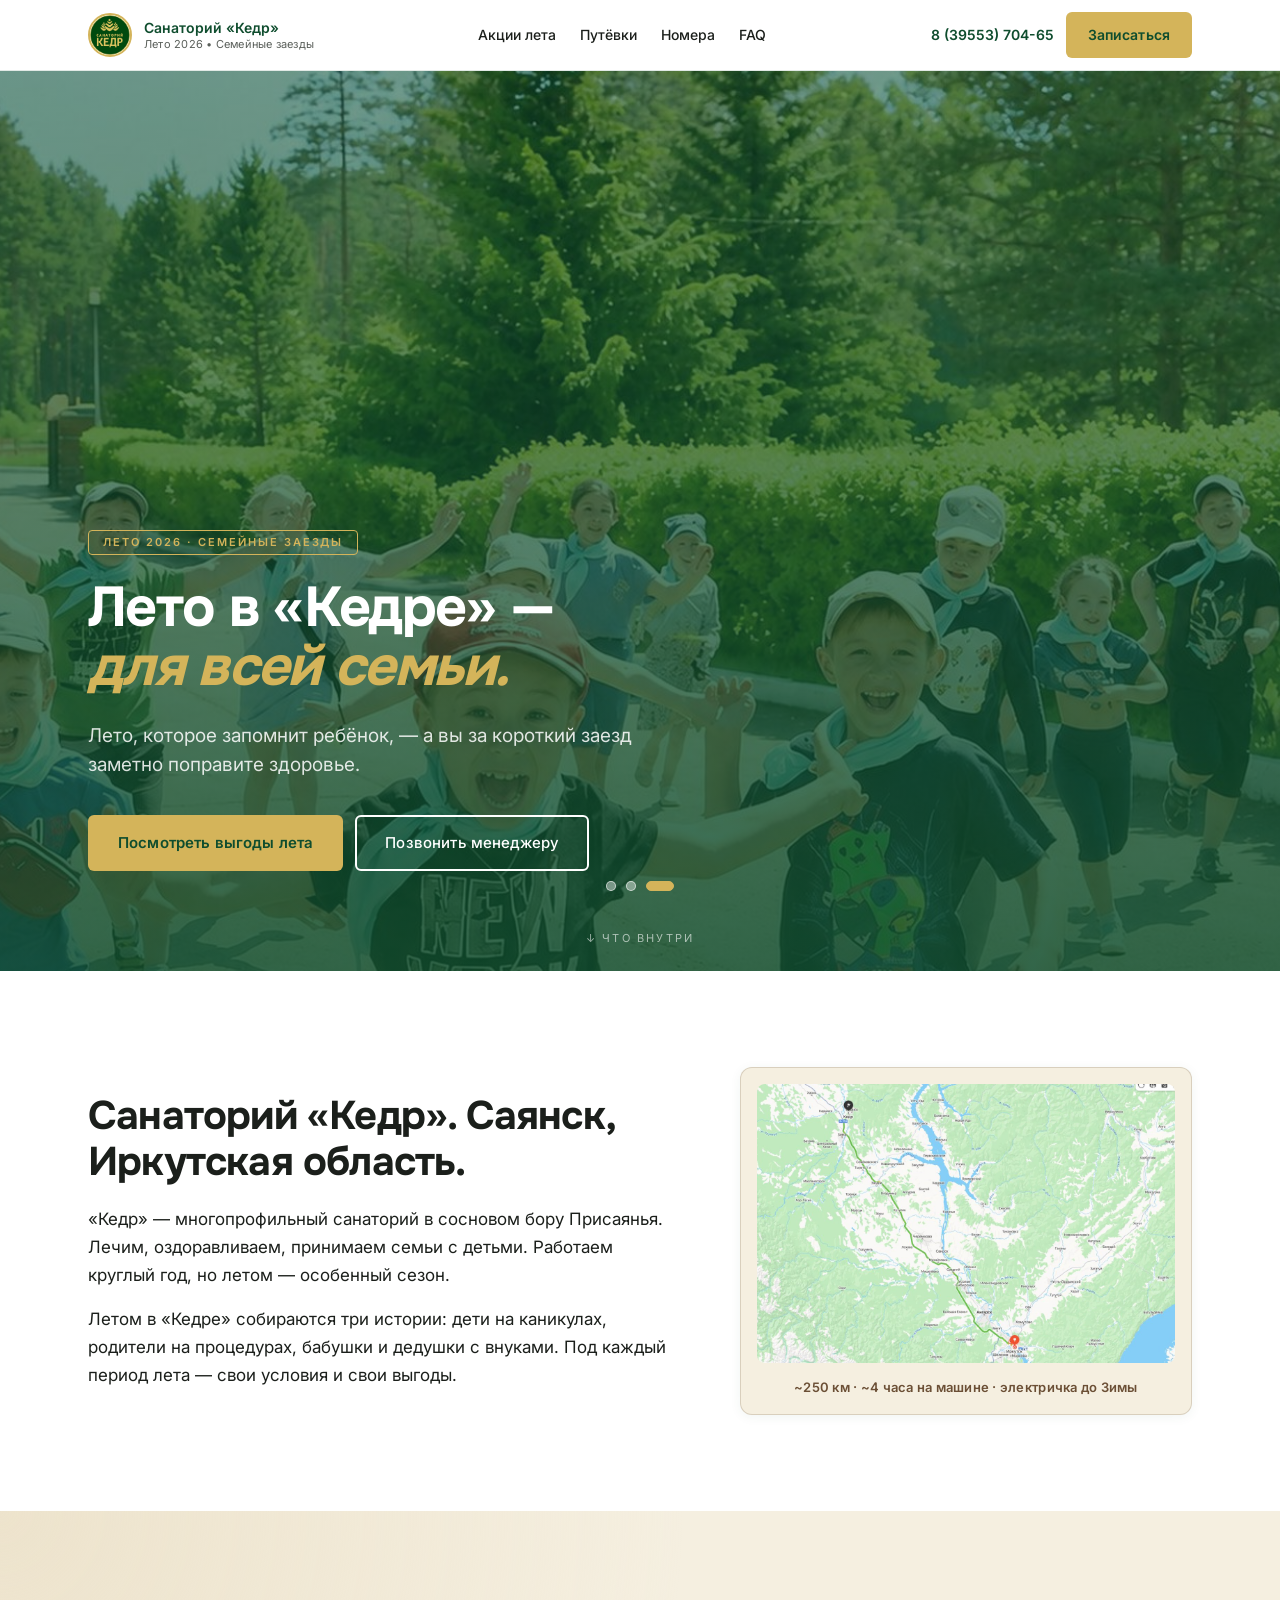
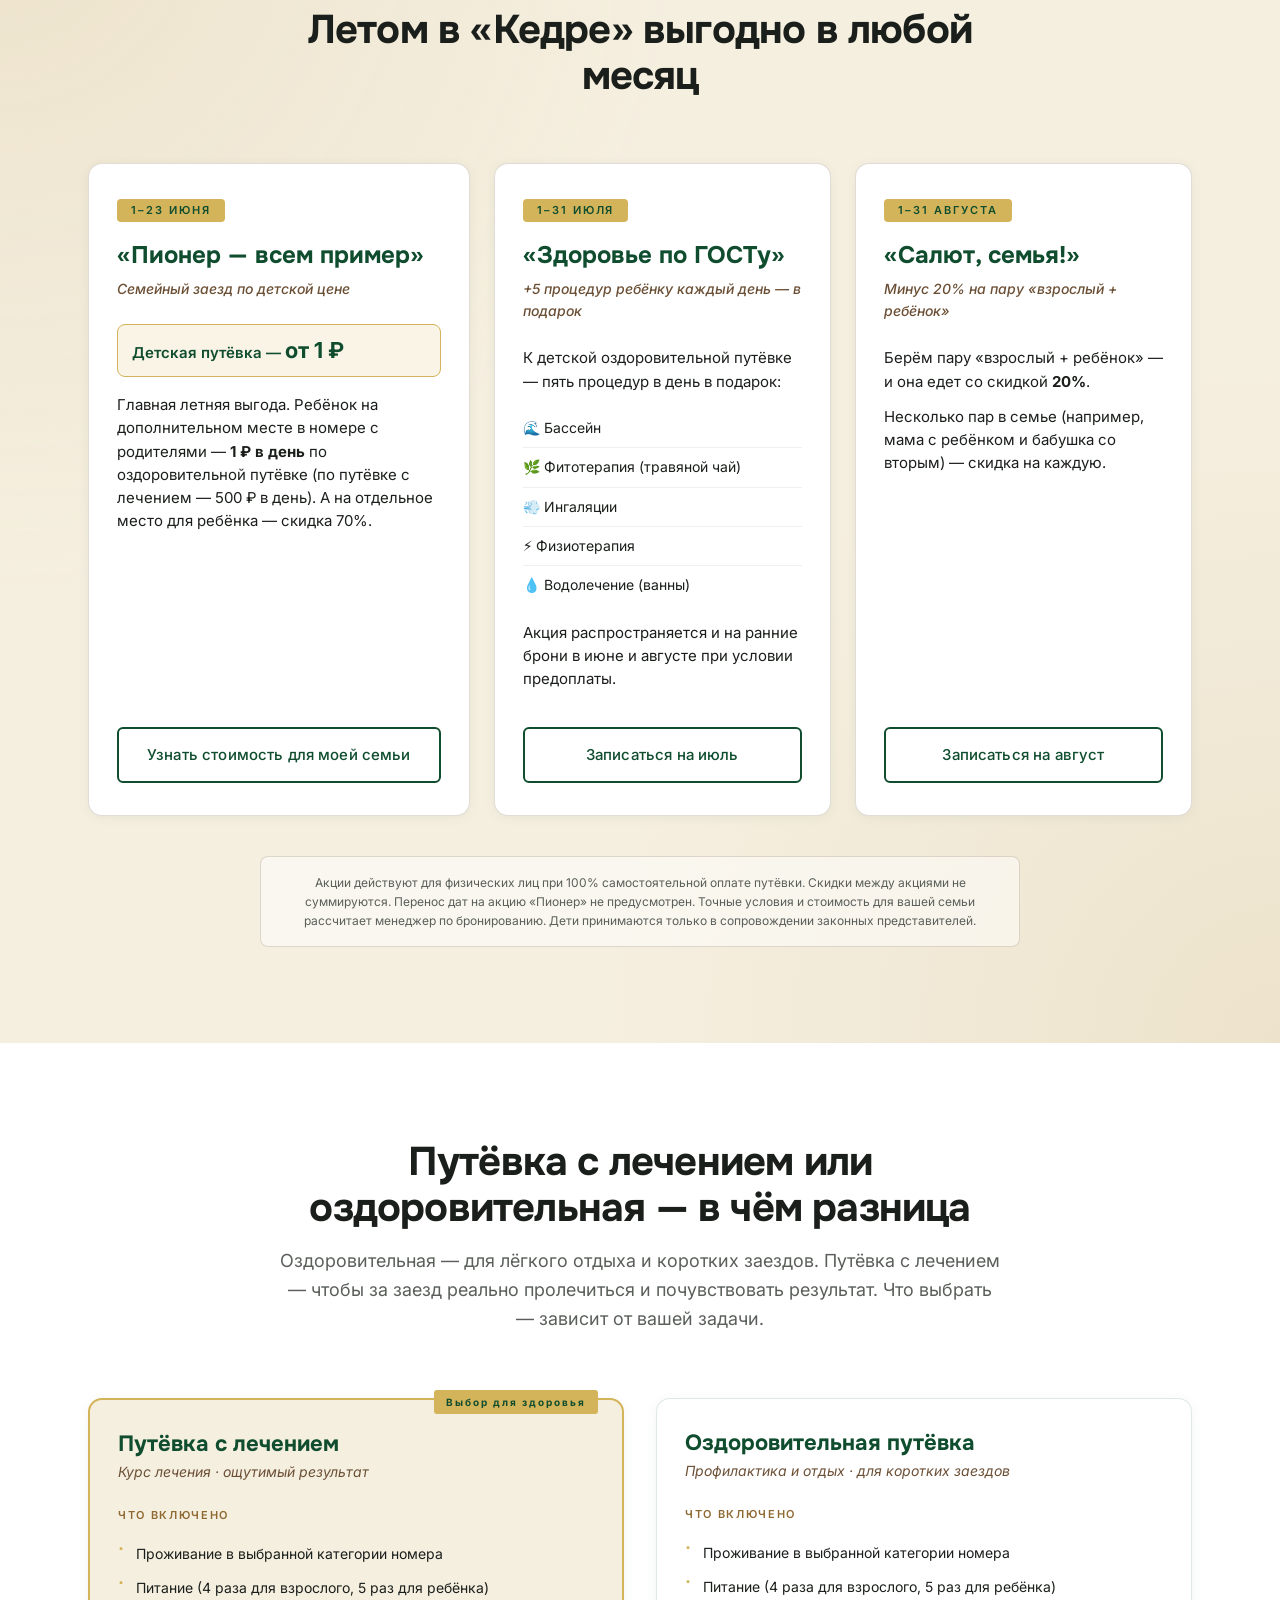
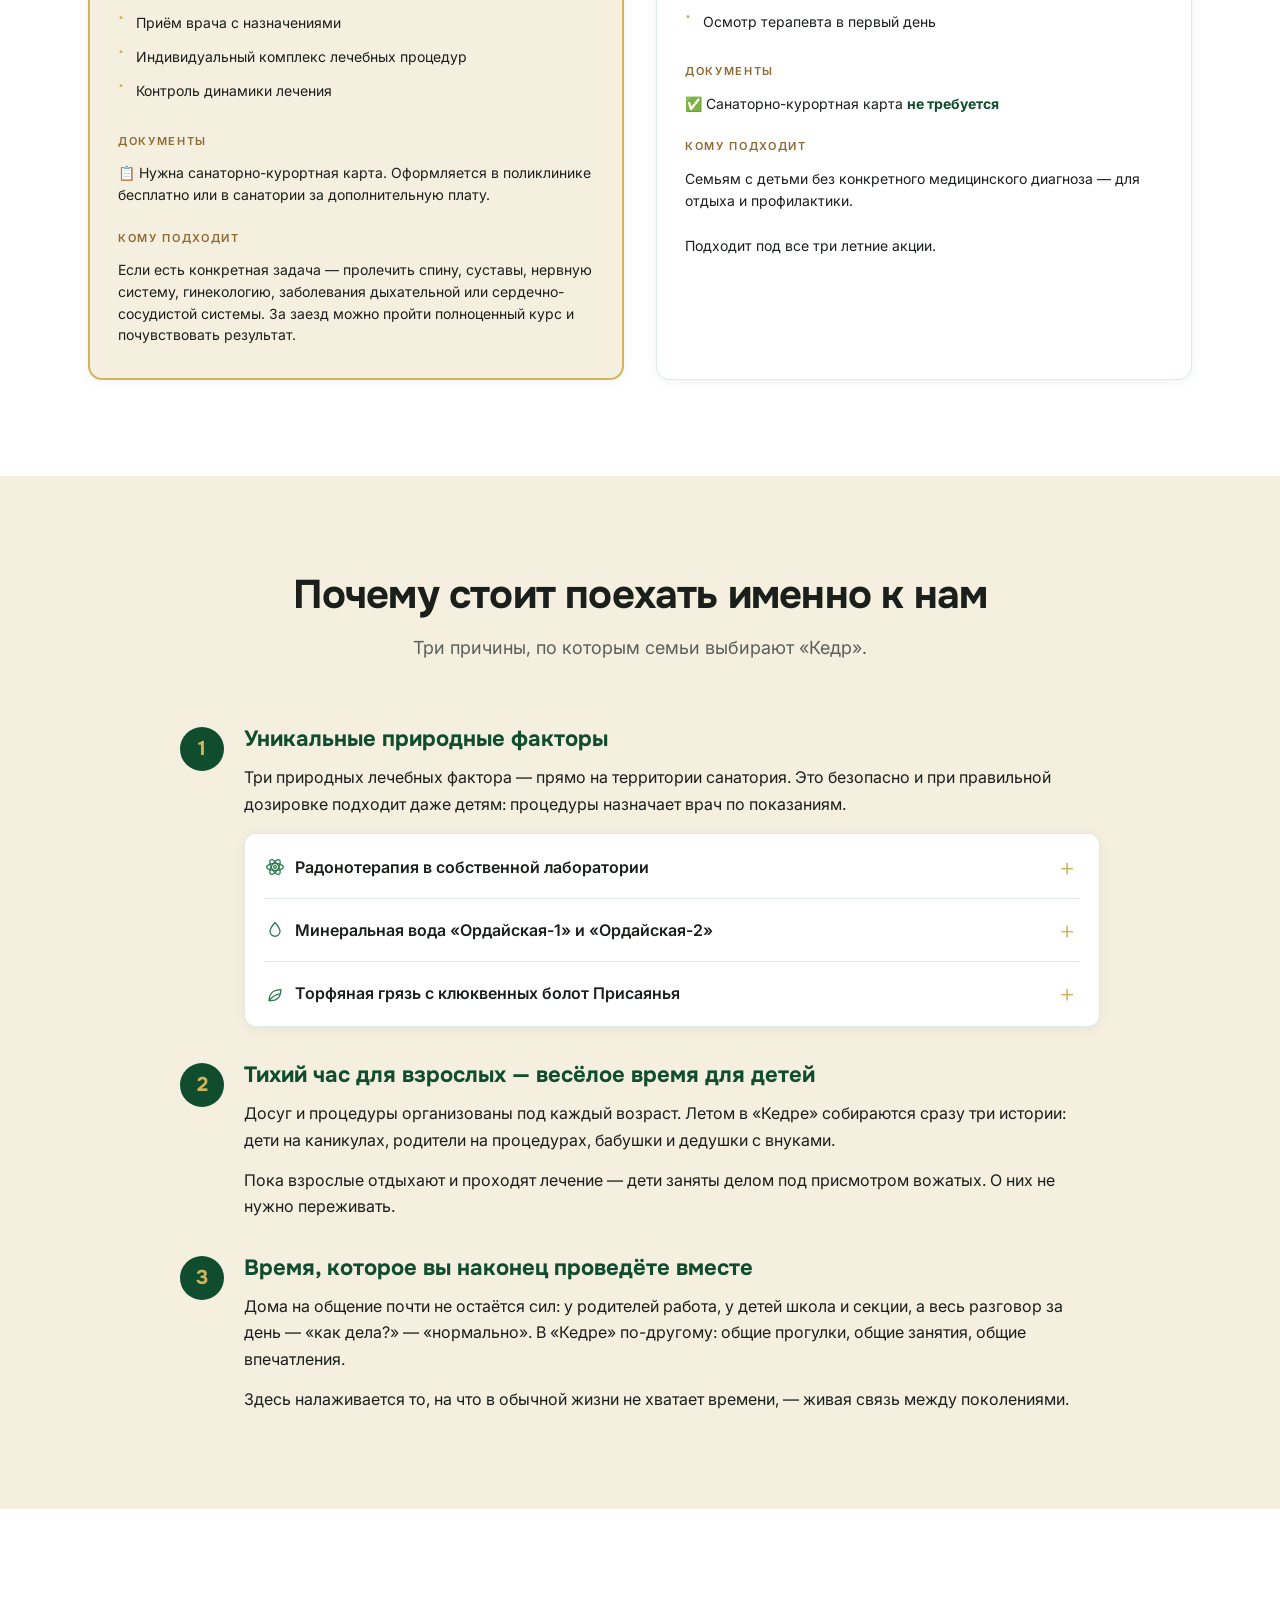
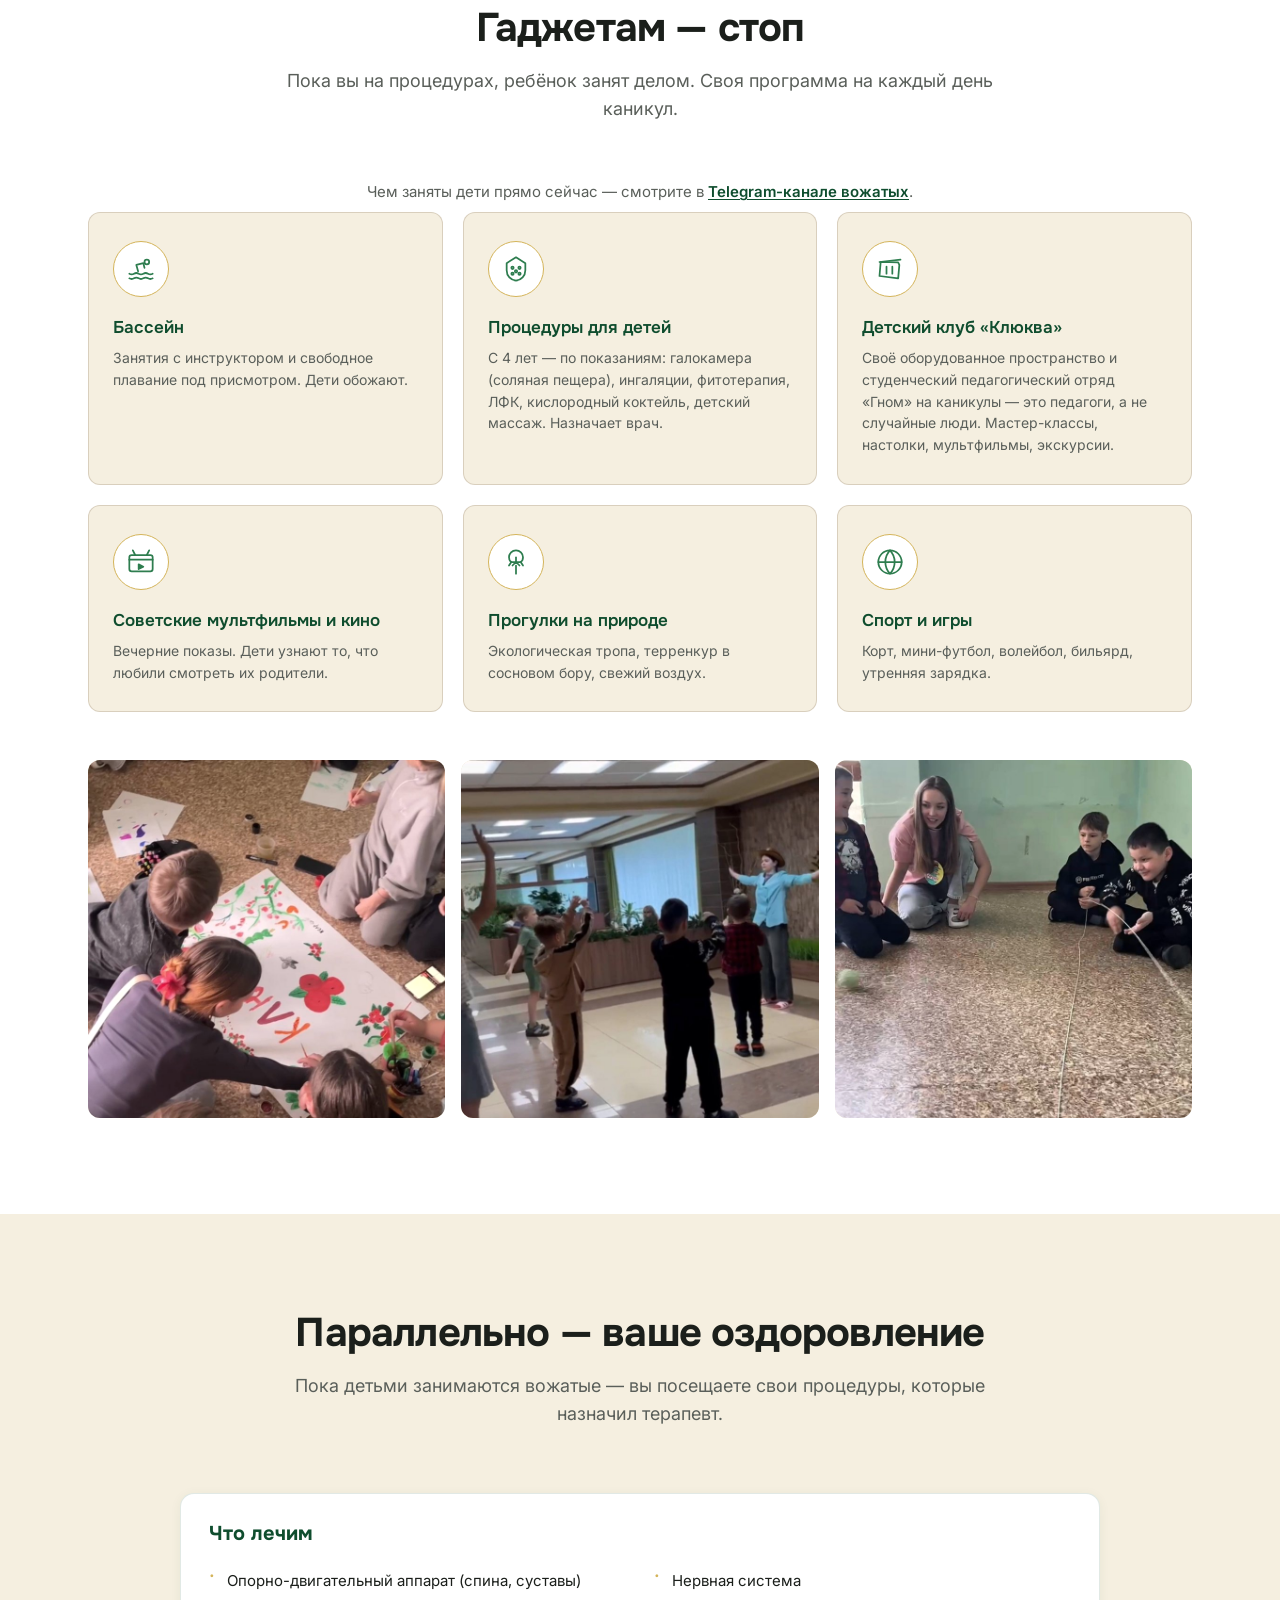
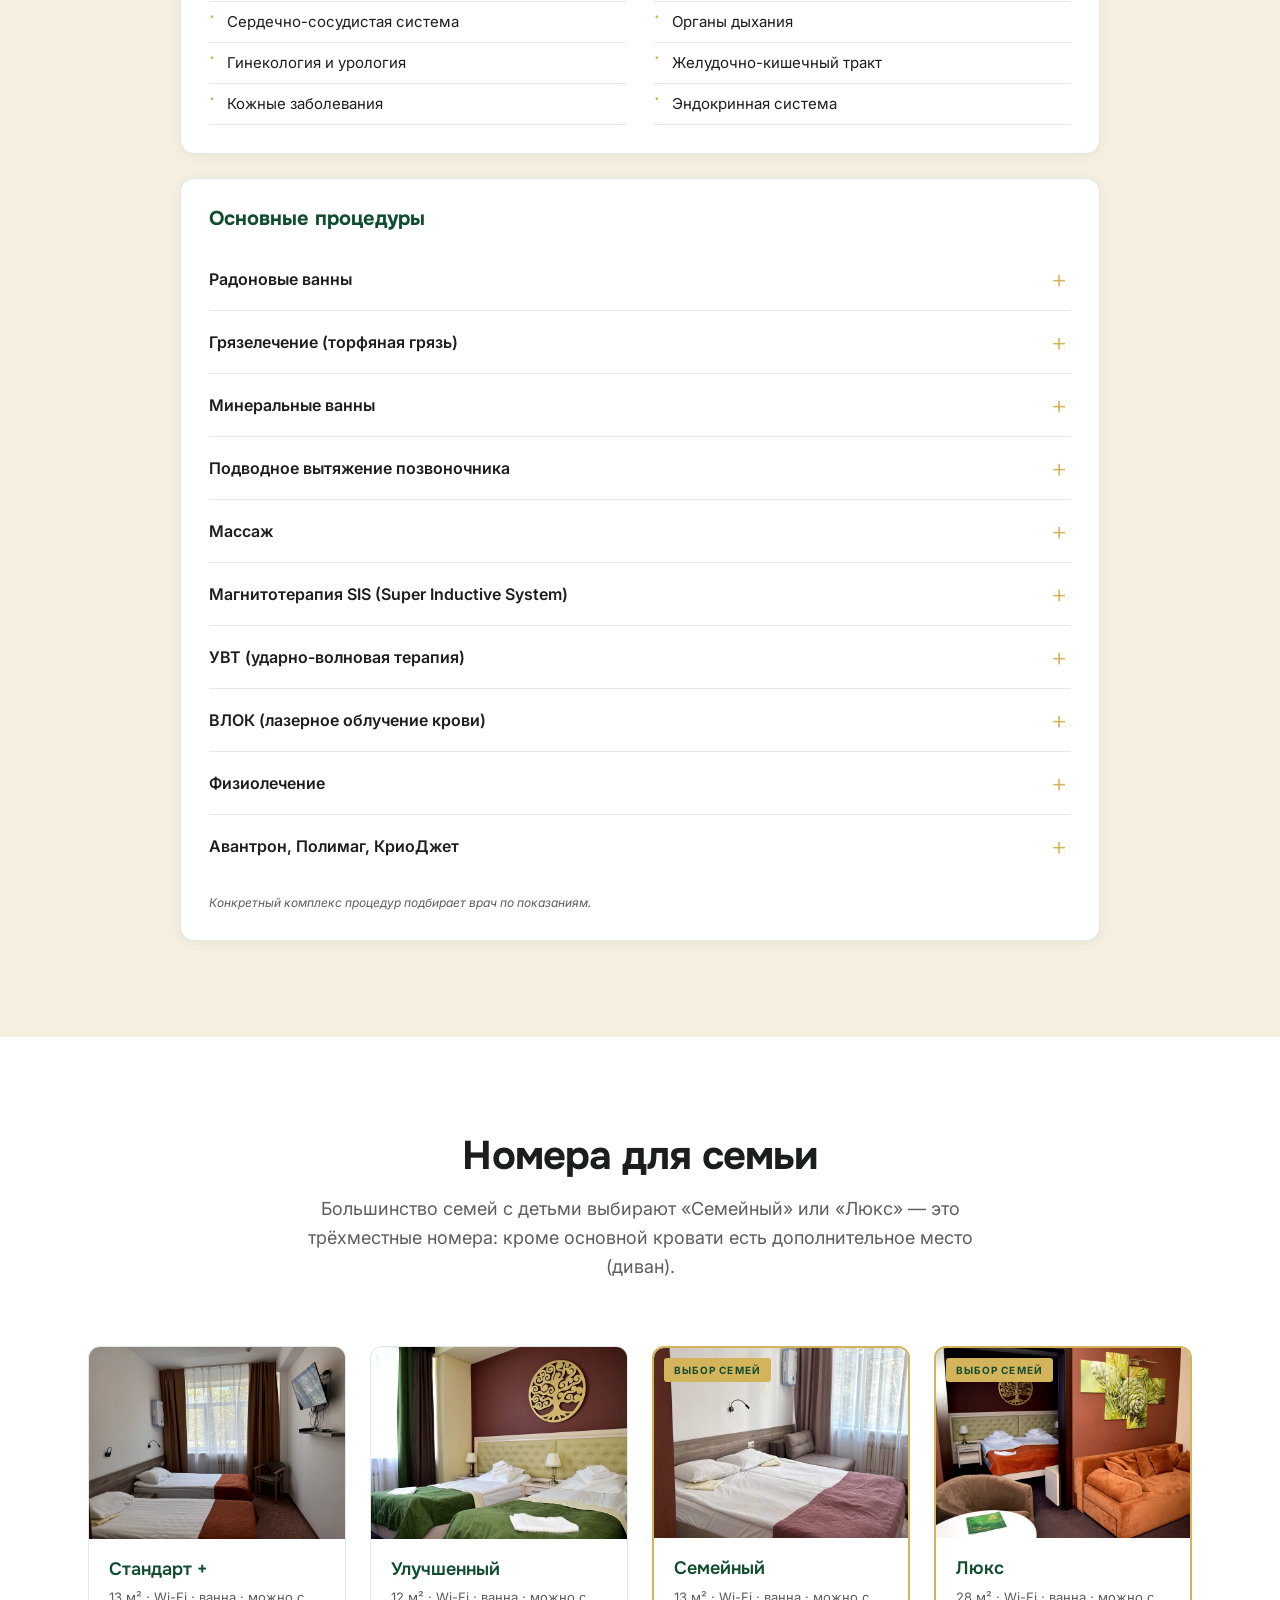
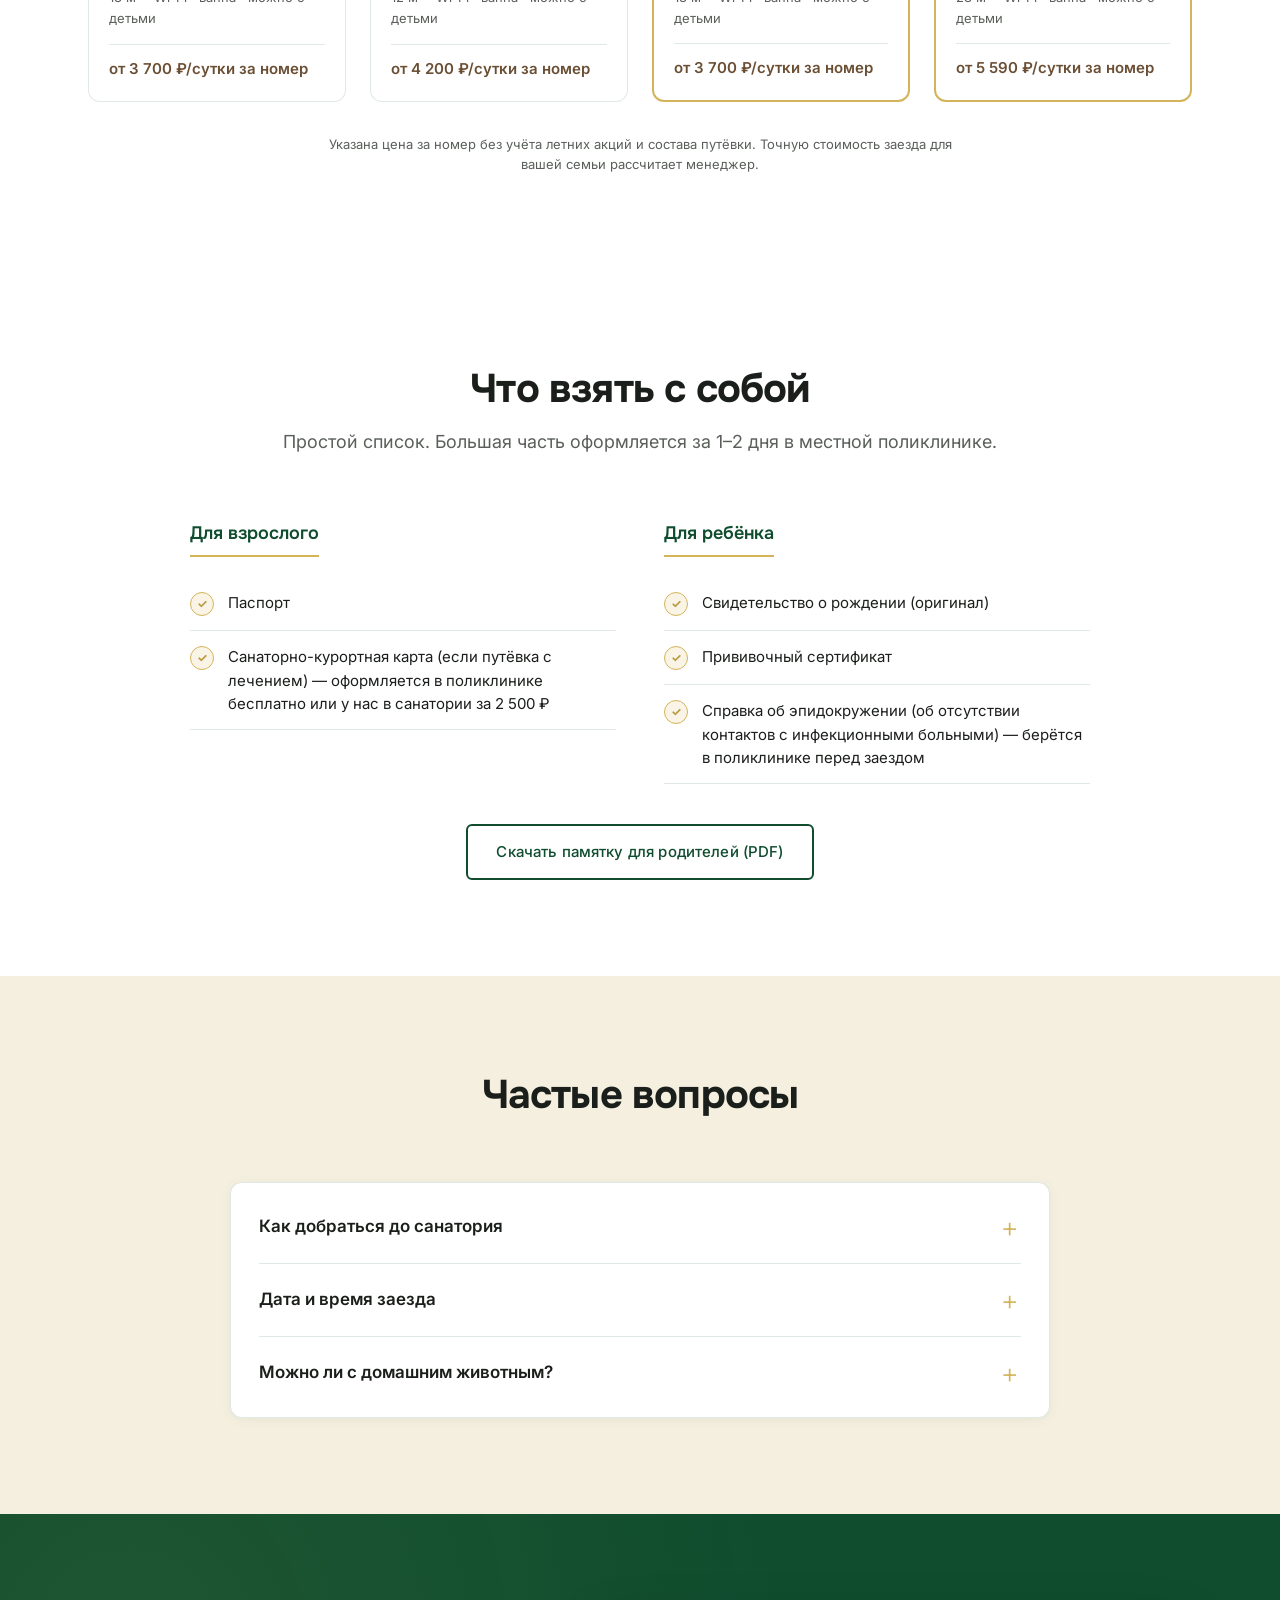
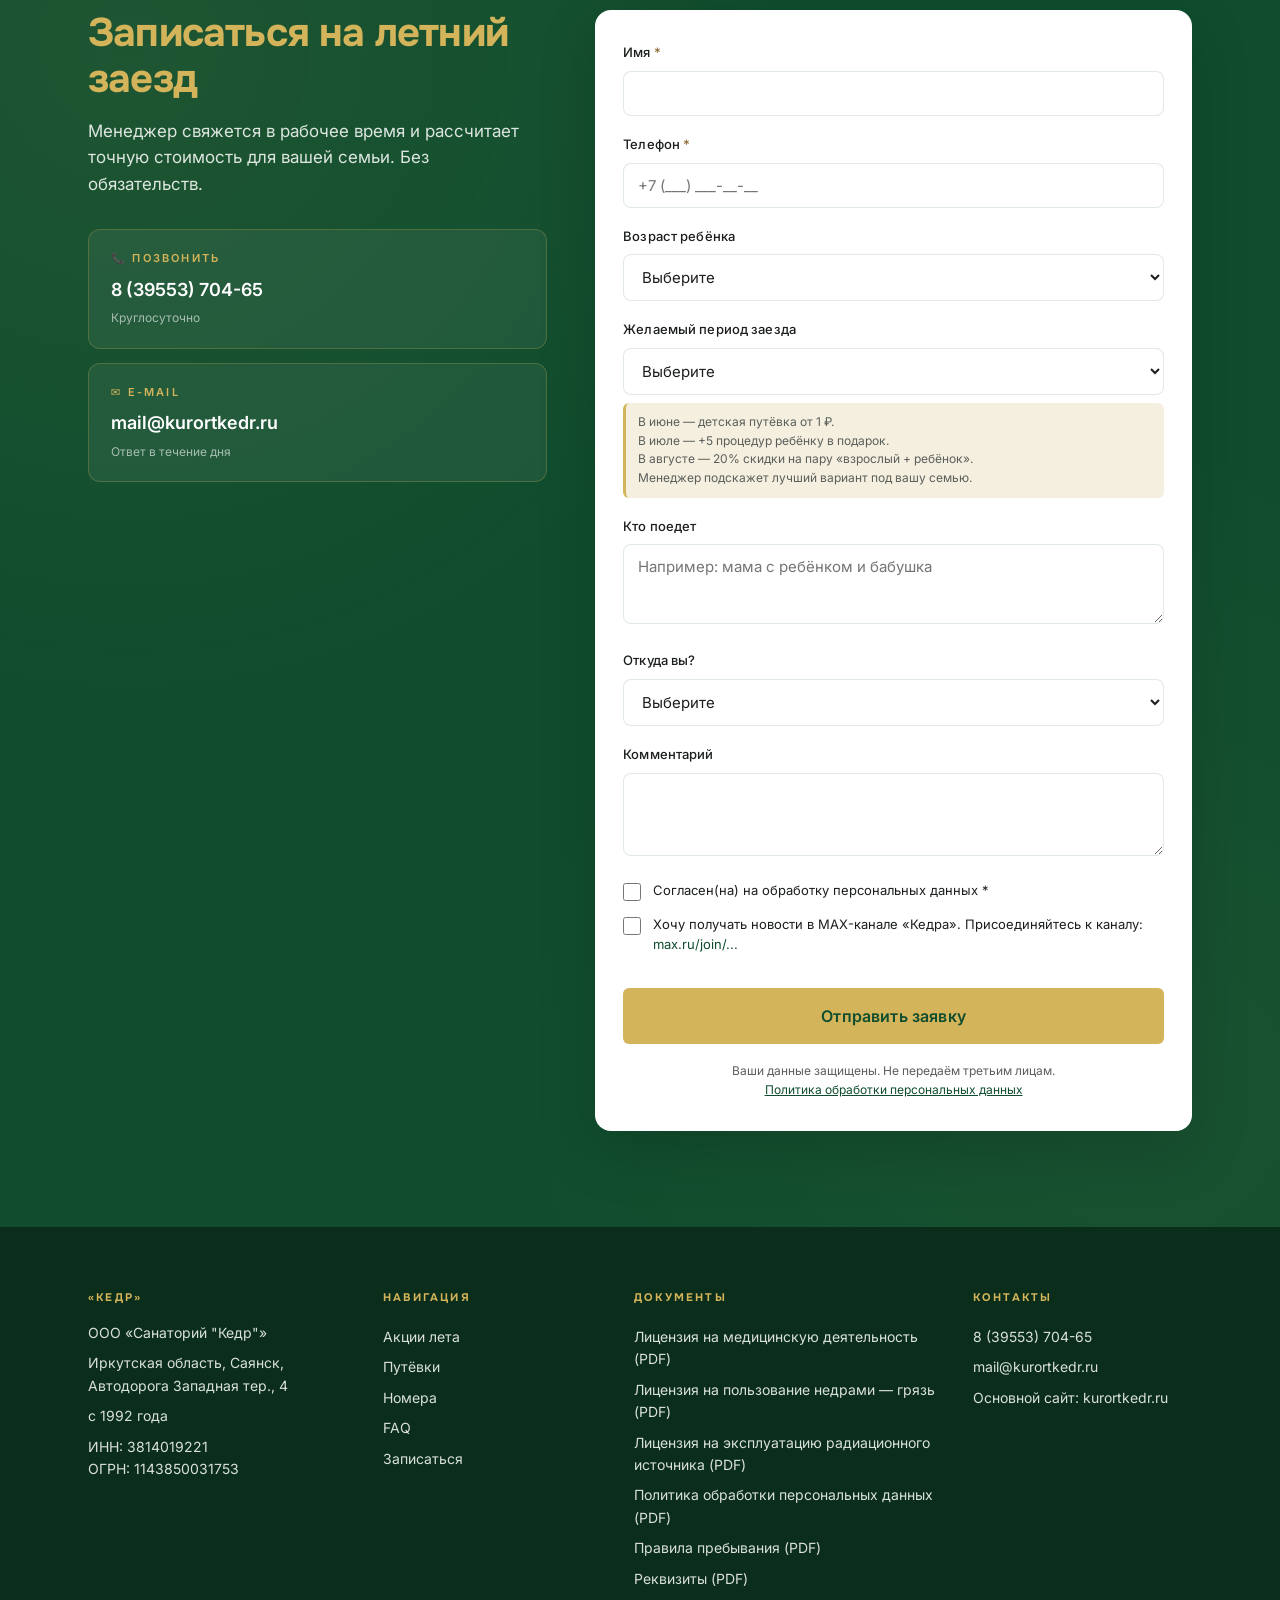
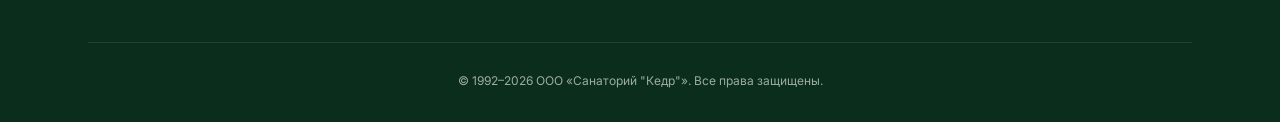
==== index.html @ 3215b830 "Add files via upload" ====
<!DOCTYPE html>
<html lang="ru">
<head>
  <meta charset="UTF-8">
  <meta name="viewport" content="width=device-width, initial-scale=1.0">
  <title>Лето в «Кедре» — семейные заезды 2026 · Санаторий «Кедр» Саянск</title>
  <meta name="description" content="Летние семейные заезды в санаторий «Кедр» в Саянске. Заезды с июня по сентябрь 2026. Радоновая лаборатория, минеральные источники, торфяная грязь. Каждый период — своё акционное предложение для семей с детьми.">

  <!-- Open Graph -->
  <meta property="og:type" content="website">
  <meta property="og:title" content="Лето в «Кедре» — для всей семьи">
  <meta property="og:description" content="Летние семейные заезды в санаторий «Кедр» в Саянске. Каждый период лета — своё акционное предложение.">
  <meta property="og:image" content="assets/img/hero/hero-1-building-desktop.jpg">

  <!-- Favicon -->
  <link rel="icon" type="image/jpeg" href="assets/img/logo/logo-kedr.jpg">
  <link rel="apple-touch-icon" href="assets/img/logo/logo-kedr.jpg">

  <!-- Google Fonts (временно — заменим после решения по шрифту) -->
  <link rel="preconnect" href="https://fonts.googleapis.com">
  <link rel="preconnect" href="https://fonts.gstatic.com" crossorigin>
  <link href="https://fonts.googleapis.com/css2?family=Inter:wght@400;500;700&family=Onest:wght@500;700&display=swap" rel="stylesheet">

  <!-- Стили -->
  <link rel="stylesheet" href="styles.css">
</head>
<body>

  <!-- ===================================================
       ЭКРАН 1 — ШАПКА (sticky)
       =================================================== -->
  <header class="site-header" id="site-header">
    <div class="container">
      <a href="#" class="site-header__brand">
        <img class="site-header__logo-img" src="assets/img/logo/logo-kedr.jpg" alt="Логотип санатория «Кедр»" width="44" height="44">
        <div class="site-header__brand-text">
          <div class="site-header__brand-name">Санаторий «Кедр»</div>
          <div class="site-header__brand-sub">Лето 2026 • Семейные заезды</div>
        </div>
      </a>

      <nav class="site-header__nav" aria-label="Главное меню">
        <a href="#offers">Акции лета</a>
        <a href="#putevki">Путёвки</a>
        <a href="#rooms">Номера</a>
        <a href="#faq">FAQ</a>
      </nav>

      <div class="site-header__actions">
        <a href="tel:+73955370465" class="site-header__phone">8 (39553) 704-65</a>
        <a href="#form" class="btn btn-primary site-header__cta">Записаться</a>
        <button class="site-header__burger" id="burger" aria-label="Открыть меню" aria-expanded="false" aria-controls="mobile-menu">
          <span></span>
          <span></span>
          <span></span>
        </button>
      </div>
    </div>
  </header>

  <!-- Мобильное меню (оверлей на весь экран) -->
  <div class="mobile-menu" id="mobile-menu" aria-hidden="true">
    <div class="mobile-menu__inner">
      <nav class="mobile-menu__nav" aria-label="Мобильное меню">
        <a href="#offers">Акции лета</a>
        <a href="#putevki">Путёвки</a>
        <a href="#rooms">Номера</a>
        <a href="#faq">FAQ</a>
      </nav>

      <div class="mobile-menu__contacts">
        <a href="tel:+73955370465" class="mobile-menu__phone">8 (39553) 704-65</a>
        <a href="mailto:mail@kurortkedr.ru" class="mobile-menu__email">mail@kurortkedr.ru</a>
        <a href="#form" class="btn btn-primary mobile-menu__cta">Записаться на летний заезд</a>
      </div>
    </div>
  </div>

  <main>

    <!-- ===================================================
         ЭКРАН 2 — HERO (карусель — пока заглушка)
         =================================================== -->
    <section class="hero" id="hero">
      <!-- Карусель: 3 слайда, автопрокрутка, кликаемые точки -->
      <div class="hero__carousel" aria-hidden="true">
        <div class="hero__slide active">
          <picture>
            <source media="(max-width: 768px)" srcset="assets/img/hero/hero-1-building-mobile.jpg">
            <img src="assets/img/hero/hero-1-building-desktop.jpg" alt="" loading="eager" fetchpriority="high">
          </picture>
        </div>
        <div class="hero__slide">
          <picture>
            <source media="(max-width: 768px)" srcset="assets/img/hero/hero-2-family-mobile.jpg">
            <img src="assets/img/hero/hero-2-family-desktop.jpg" alt="" loading="lazy">
          </picture>
        </div>
        <div class="hero__slide">
          <picture>
            <source media="(max-width: 768px)" srcset="assets/img/hero/hero-3-kids-mobile.jpg">
            <img src="assets/img/hero/hero-3-kids-desktop.jpg" alt="" loading="lazy">
          </picture>
        </div>
      </div>

      <div class="container">
        <div class="hero__badge">
          <span class="badge badge-outline">Лето 2026 · Семейные заезды</span>
        </div>

        <h1>
          Лето в «Кедре» —
          <span class="accent">для всей семьи.</span>
        </h1>

        <p class="hero__subtitle">
          Лето, которое запомнит ребёнок, — а вы за короткий заезд
          заметно поправите здоровье.
        </p>

        <div class="hero__actions">
          <a href="#offers" class="btn btn-primary">Посмотреть выгоды лета</a>
          <a href="tel:+73955370465" class="btn btn-secondary">Позвонить менеджеру</a>
        </div>
      </div>

      <!-- Точки-индикаторы карусели -->
      <div class="hero__dots" role="tablist" aria-label="Слайды">
        <button class="hero__dot active" type="button" data-slide="0" aria-label="Слайд 1"></button>
        <button class="hero__dot" type="button" data-slide="1" aria-label="Слайд 2"></button>
        <button class="hero__dot" type="button" data-slide="2" aria-label="Слайд 3"></button>
      </div>

      <div class="hero__scroll-hint">↓ Что внутри</div>
    </section>


    <!-- ===================================================
         ЭКРАН 3 — КТО МЫ (с SVG-картой маршрута)
         =================================================== -->
    <section class="section-white" id="about">
      <div class="container">
        <div class="about-grid">
          <div class="about-text">
            <h2>Санаторий «Кедр». Саянск, Иркутская область.</h2>
            <p>
              «Кедр» — многопрофильный санаторий в сосновом бору
              Присаянья. Лечим, оздоравливаем, принимаем семьи с детьми.
              Работаем круглый год, но летом — особенный сезон.
            </p>
            <p>
              Летом в «Кедре» собираются три истории: дети на каникулах,
              родители на процедурах, бабушки и дедушки с внуками.
              Под каждый период лета — свои условия и свои выгоды.
            </p>
          </div>

          <a href="https://yandex.ru/maps/?ll=103.171702%2C53.207573&mode=routes&rtext=52.289588%2C104.280606~54.108884%2C102.133203&rtt=auto&z=8.78" target="_blank" rel="noopener" class="route-map" aria-label="Открыть маршрут в Яндекс.Картах">
            <img src="assets/img/about/route-map.jpg" alt="Карта маршрута Иркутск — Саянск (санаторий «Кедр»)" loading="lazy">
            <div class="route-map__overlay">
              <span>Открыть в Яндекс.Картах →</span>
            </div>
            <div class="route-map__caption">
              ~250 км · ~4 часа на машине · электричка до Зимы
            </div>
          </a>
        </div>
      </div>
    </section>


    <!-- ===================================================
         ЭКРАН 4 — ⭐ ВЫГОДЫ ПО ПЕРИОДАМ (главный блок)
         =================================================== -->
    <section class="section-cream offers-section" id="offers">
      <div class="container">
        <div class="section-header">
          <h2>Летом в «Кедре» выгодно в любой месяц</h2>
        </div>

        <div class="offers-grid">

          <!-- Карточка 1 — ИЮНЬ -->
          <article class="offer-card">
            <div class="offer-card__badge">
              <span class="badge badge-gold">1–23 июня</span>
            </div>
            <h3>«Пионер — всем пример»</h3>
            <div class="offer-card__sub">Семейный заезд по детской цене</div>
            <div class="offer-card__highlight">Детская путёвка — <strong>от 1&nbsp;₽</strong></div>

            <div class="offer-card__body">
              <p>
                Главная летняя выгода. Ребёнок на дополнительном месте
                в номере с родителями — <strong>1&nbsp;₽ в день</strong> по
                оздоровительной путёвке (по путёвке с лечением — 500&nbsp;₽ в день).
                А на отдельное место для ребёнка — скидка 70%.
              </p>
            </div>

            <a href="#form" class="btn btn-outline-dark">Узнать стоимость для моей семьи</a>
          </article>

          <!-- Карточка 2 — ИЮЛЬ -->
          <article class="offer-card">
            <div class="offer-card__badge">
              <span class="badge badge-gold">1–31 июля</span>
            </div>
            <h3>«Здоровье по ГОСТу»</h3>
            <div class="offer-card__sub">+5 процедур ребёнку каждый день — в подарок</div>

            <div class="offer-card__body">
              <p>
                К детской оздоровительной путёвке — пять процедур в день
                в подарок:
              </p>
              <ul class="offer-card__list">
                <li>🌊 Бассейн</li>
                <li>🌿 Фитотерапия (травяной чай)</li>
                <li>💨 Ингаляции</li>
                <li>⚡ Физиотерапия</li>
                <li>💧 Водолечение (ванны)</li>
              </ul>
              <p class="muted mt-16">
                Акция распространяется и на ранние брони в июне и августе
                при условии предоплаты.
              </p>
            </div>

            <a href="#form" class="btn btn-outline-dark">Записаться на июль</a>
          </article>

          <!-- Карточка 3 — АВГУСТ -->
          <article class="offer-card">
            <div class="offer-card__badge">
              <span class="badge badge-gold">1–31 августа</span>
            </div>
            <h3>«Салют, семья!»</h3>
            <div class="offer-card__sub">Минус 20% на пару «взрослый + ребёнок»</div>

            <div class="offer-card__body">
              <p>
                Берём пару «взрослый + ребёнок» — и она едет со скидкой
                <strong>20%</strong>.
              </p>
              <p>
                Несколько пар в семье (например, мама с ребёнком и бабушка
                со вторым) — скидка на каждую.
              </p>
            </div>

            <a href="#form" class="btn btn-outline-dark">Записаться на август</a>
          </article>

        </div>

        <p class="offers-disclaimer">
          Акции действуют для физических лиц при 100% самостоятельной оплате
          путёвки. Скидки между акциями не суммируются. Перенос дат на акцию
          «Пионер» не предусмотрен. Точные условия и стоимость для вашей семьи
          рассчитает менеджер по бронированию. Дети принимаются только
          в сопровождении законных представителей.
        </p>
      </div>
    </section>


    <!-- ===================================================
         ЭКРАН 5 — КАКИЕ ПУТЁВКИ
         =================================================== -->
    <section class="section-white" id="putevki">
      <div class="container">
        <div class="section-header">
          <h2>Путёвка с лечением или оздоровительная — в чём разница</h2>
          <p>
            Оздоровительная — для лёгкого отдыха и коротких заездов.
            Путёвка с лечением — чтобы за заезд реально пролечиться
            и почувствовать результат. Что выбрать — зависит от вашей задачи.
          </p>
        </div>

        <div class="putevki-grid">

          <!-- Карточка А — С лечением (выделена, приоритет) -->
          <article class="putevka-card putevka-card--featured" data-badge="Выбор для здоровья">
            <h3>Путёвка с лечением</h3>
            <div class="putevka-card__sub">Курс лечения · ощутимый результат</div>

            <div class="putevka-card__section">
              <div class="putevka-card__section-title">Что включено</div>
              <ul>
                <li>Проживание в выбранной категории номера</li>
                <li>Питание (4 раза для взрослого, 5 раз для ребёнка)</li>
                <li>Приём врача с назначениями</li>
                <li>Индивидуальный комплекс лечебных процедур</li>
                <li>Контроль динамики лечения</li>
              </ul>
            </div>

            <div class="putevka-card__section">
              <div class="putevka-card__section-title">Документы</div>
              <p>📋 Нужна санаторно-курортная карта. Оформляется в поликлинике бесплатно или в санатории за дополнительную плату.</p>
            </div>

            <div class="putevka-card__section">
              <div class="putevka-card__section-title">Кому подходит</div>
              <p>
                Если есть конкретная задача — пролечить спину, суставы,
                нервную систему, гинекологию, заболевания дыхательной
                или сердечно-сосудистой системы. За заезд можно пройти
                полноценный курс и почувствовать результат.
              </p>
            </div>
          </article>

          <!-- Карточка Б — Оздоровительная -->
          <article class="putevka-card">
            <h3>Оздоровительная путёвка</h3>
            <div class="putevka-card__sub">Профилактика и отдых · для коротких заездов</div>

            <div class="putevka-card__section">
              <div class="putevka-card__section-title">Что включено</div>
              <ul>
                <li>Проживание в выбранной категории номера</li>
                <li>Питание (4 раза для взрослого, 5 раз для ребёнка)</li>
                <li>Осмотр терапевта в первый день</li>
              </ul>
            </div>

            <div class="putevka-card__section">
              <div class="putevka-card__section-title">Документы</div>
              <p>✅ Санаторно-курортная карта <strong>не требуется</strong></p>
            </div>

            <div class="putevka-card__section">
              <div class="putevka-card__section-title">Кому подходит</div>
              <p>Семьям с детьми без конкретного медицинского диагноза — для отдыха и профилактики.</p>
            </div>

            <p class="muted">Подходит под все три летние акции.</p>
          </article>

        </div>
      </div>
    </section>


    <!-- ===================================================
         ЭКРАН 6 — ПОЧЕМУ СТОИТ ВЫБРАТЬ САНАТОРИЙ КЕДР
         =================================================== -->
    <section class="section-cream" id="why-kedr">
      <div class="container">
        <div class="section-header">
          <h2>Почему стоит поехать именно к нам</h2>
          <p>Три причины, по которым семьи выбирают «Кедр».</p>
        </div>

        <div class="reasons">

          <!-- Причина 1 — природные факторы (аккордеон) -->
          <div class="reason">
            <div class="reason__num">1</div>
            <div class="reason__body">
              <h3>Уникальные природные факторы</h3>
              <p>
                Три природных лечебных фактора — прямо на территории санатория.
                Это безопасно и при правильной дозировке подходит даже детям:
                процедуры назначает врач по показаниям.
              </p>
              <div class="accordion">
                <div class="accordion-item">
                  <button class="accordion-question" aria-expanded="false">
                    <span class="accordion-q-text">
                      <svg class="accordion-q-icon" viewBox="0 0 24 24" fill="none" stroke="currentColor" stroke-width="1.6" stroke-linecap="round" stroke-linejoin="round" aria-hidden="true">
                        <circle cx="12" cy="12" r="1.6"/>
                        <ellipse cx="12" cy="12" rx="10" ry="4.2"/>
                        <ellipse cx="12" cy="12" rx="10" ry="4.2" transform="rotate(60 12 12)"/>
                        <ellipse cx="12" cy="12" rx="10" ry="4.2" transform="rotate(120 12 12)"/>
                      </svg>
                      <span>Радонотерапия в собственной лаборатории</span>
                    </span>
                    <span class="accordion-icon">+</span>
                  </button>
                  <div class="accordion-answer">
                    <img class="accordion-photo" src="assets/img/factors/radon.jpg" alt="Радоновая ванна с дозировкой в санатории «Кедр»" loading="lazy">
                    <p>Единственное место такого уровня от Дальнего Востока до Омска, где принимают радоновые ванны с точной дозировкой. Помогает при заболеваниях суставов, кожи, нервной системы.</p>
                    <p class="accordion-disclaimer">Имеются противопоказания. Необходима консультация специалиста.</p>
                  </div>
                </div>
                <div class="accordion-item">
                  <button class="accordion-question" aria-expanded="false">
                    <span class="accordion-q-text">
                      <svg class="accordion-q-icon" viewBox="0 0 24 24" fill="none" stroke="currentColor" stroke-width="1.6" stroke-linecap="round" stroke-linejoin="round" aria-hidden="true">
                        <path d="M12 3c3.5 4 6 7.2 6 10.5a6 6 0 0 1-12 0C6 10.2 8.5 7 12 3z"/>
                      </svg>
                      <span>Минеральная вода «Ордайская-1» и «Ордайская-2»</span>
                    </span>
                    <span class="accordion-icon">+</span>
                  </button>
                  <div class="accordion-answer">
                    <img class="accordion-photo" src="assets/img/factors/mineral-water.jpg" alt="Бювет с минеральной водой в санатории «Кедр»" loading="lazy">
                    <p>Прямо из скважины на территории санатория. Помогает при заболеваниях желудочно-кишечного тракта и нарушениях обмена веществ.</p>
                  </div>
                </div>
                <div class="accordion-item">
                  <button class="accordion-question" aria-expanded="false">
                    <span class="accordion-q-text">
                      <svg class="accordion-q-icon" viewBox="0 0 24 24" fill="none" stroke="currentColor" stroke-width="1.6" stroke-linecap="round" stroke-linejoin="round" aria-hidden="true">
                        <path d="M5 21c0-8 5-13 14-13 0 9-5 14-14 13z"/>
                        <path d="M5 21c4-5 8-7 12-8"/>
                      </svg>
                      <span>Торфяная грязь с клюквенных болот Присаянья</span>
                    </span>
                    <span class="accordion-icon">+</span>
                  </button>
                  <div class="accordion-answer">
                    <img class="accordion-photo" src="assets/img/factors/mud.jpg" alt="Процедура грязелечения торфяной грязью" loading="lazy">
                    <p>Природный лечебный фактор. Особенно эффективна для лечения суставов, спины и кожных заболеваний. Заготавливается рядом с санаторием.</p>
                  </div>
                </div>
              </div>
            </div>
          </div>

          <!-- Причина 2 — занятость по возрасту -->
          <div class="reason">
            <div class="reason__num">2</div>
            <div class="reason__body">
              <h3>Тихий час для взрослых — весёлое время для детей</h3>
              <p>
                Досуг и процедуры организованы под каждый возраст. Летом
                в «Кедре» собираются сразу три истории: дети на каникулах,
                родители на процедурах, бабушки и дедушки с внуками.
              </p>
              <p>
                Пока взрослые отдыхают и проходят лечение — дети заняты делом
                под присмотром вожатых. О них не нужно переживать.
              </p>
            </div>
          </div>

          <!-- Причина 3 — время вместе -->
          <div class="reason">
            <div class="reason__num">3</div>
            <div class="reason__body">
              <h3>Время, которое вы наконец проведёте вместе</h3>
              <p>
                Дома на общение почти не остаётся сил: у родителей работа,
                у детей школа и секции, а весь разговор за день — «как дела?» —
                «нормально». В «Кедре» по-другому: общие прогулки, общие занятия,
                общие впечатления.
              </p>
              <p>
                Здесь налаживается то, на что в обычной жизни не хватает
                времени, — живая связь между поколениями.
              </p>
            </div>
          </div>

        </div>

      </div>
    </section>


    <!-- ===================================================
         ЭКРАН 7 — ЧЕМ ЗАНЯТ РЕБЁНОК
         =================================================== -->
    <section class="section-white" id="kids">
      <div class="container">
        <div class="section-header">
          <h2>Гаджетам — стоп</h2>
          <p>
            Пока вы на процедурах, ребёнок занят делом.
            Своя программа на каждый день каникул.
          </p>
        </div>

        <p class="kids-tg">
          Чем заняты дети прямо сейчас — смотрите в
          <a href="https://t.me/sayanskKedr" target="_blank" rel="noopener">Telegram-канале вожатых</a>.
        </p>

        <div class="kids-grid">

          <div class="kids-card">
            <div class="kids-card__icon">
              <svg viewBox="0 0 24 24" fill="none" stroke="currentColor" stroke-width="1.5" stroke-linecap="round" stroke-linejoin="round" aria-hidden="true">
                <path d="M2 20a4 4 0 0 0 4 0 4 4 0 0 1 4 0 4 4 0 0 0 4 0 4 4 0 0 1 4 0 4 4 0 0 0 4 0"/>
                <path d="M2 16a4 4 0 0 0 4 0 4 4 0 0 1 4 0 4 4 0 0 0 4 0 4 4 0 0 1 4 0 4 4 0 0 0 4 0"/>
                <circle cx="17" cy="6" r="2"/>
                <path d="M9.5 14 8 8.5 14 7l1 4"/>
              </svg>
            </div>
            <h3>Бассейн</h3>
            <p>Занятия с инструктором и свободное плавание под присмотром. Дети обожают.</p>
          </div>

          <div class="kids-card">
            <div class="kids-card__icon">
              <svg viewBox="0 0 24 24" fill="none" stroke="currentColor" stroke-width="1.5" stroke-linecap="round" stroke-linejoin="round" aria-hidden="true">
                <path d="M12 2 4 7v6c0 5 3.5 8.5 8 9 4.5-.5 8-4 8-9V7l-8-5z"/>
                <circle cx="9" cy="11" r="1"/>
                <circle cx="15" cy="11" r="1"/>
                <circle cx="12" cy="14" r="1"/>
                <circle cx="9" cy="16" r="1"/>
                <circle cx="15" cy="16" r="1"/>
              </svg>
            </div>
            <h3>Процедуры для детей</h3>
            <p>С 4 лет — по показаниям: галокамера (соляная пещера), ингаляции, фитотерапия, ЛФК, кислородный коктейль, детский массаж. Назначает врач.</p>
          </div>

          <div class="kids-card">
            <div class="kids-card__icon">
              <svg viewBox="0 0 24 24" fill="none" stroke="currentColor" stroke-width="1.5" stroke-linecap="round" stroke-linejoin="round" aria-hidden="true">
                <path d="M19 6.4 4 6 3 18l16 2 1-11.6z"/>
                <path d="M3 6 21 4"/>
                <path d="M9 10v6"/>
                <path d="M14 10v6"/>
              </svg>
            </div>
            <h3>Детский клуб «Клюква»</h3>
            <p>Своё оборудованное пространство и студенческий педагогический отряд «Гном» на каникулы — это педагоги, а не случайные люди. Мастер-классы, настолки, мультфильмы, экскурсии.</p>
          </div>

          <div class="kids-card">
            <div class="kids-card__icon">
              <svg viewBox="0 0 24 24" fill="none" stroke="currentColor" stroke-width="1.5" stroke-linecap="round" stroke-linejoin="round" aria-hidden="true">
                <rect x="2" y="6" width="20" height="14" rx="2"/>
                <path d="M2 10h20"/>
                <path d="M7 6 5 2"/>
                <path d="M17 6l2-4"/>
                <path d="M10 14l4 2-4 2v-4z" fill="currentColor"/>
              </svg>
            </div>
            <h3>Советские мультфильмы и кино</h3>
            <p>Вечерние показы. Дети узнают то, что любили смотреть их родители.</p>
          </div>

          <div class="kids-card">
            <div class="kids-card__icon">
              <svg viewBox="0 0 24 24" fill="none" stroke="currentColor" stroke-width="1.5" stroke-linecap="round" stroke-linejoin="round" aria-hidden="true">
                <path d="M12 22v-7"/>
                <path d="M9 15l3-3 3 3"/>
                <path d="M12 12V8"/>
                <path d="M6 8c0-3.3 2.7-6 6-6s6 2.7 6 6c0 2-1 3.5-2 4H8c-1-.5-2-2-2-4z"/>
                <path d="M8 12l-2 3"/>
                <path d="M16 12l2 3"/>
              </svg>
            </div>
            <h3>Прогулки на природе</h3>
            <p>Экологическая тропа, терренкур в сосновом бору, свежий воздух.</p>
          </div>

          <div class="kids-card">
            <div class="kids-card__icon">
              <svg viewBox="0 0 24 24" fill="none" stroke="currentColor" stroke-width="1.5" stroke-linecap="round" stroke-linejoin="round" aria-hidden="true">
                <circle cx="12" cy="12" r="10"/>
                <path d="M12 2a14.5 14.5 0 0 0 0 20 14.5 14.5 0 0 0 0-20"/>
                <path d="M2 12h20"/>
              </svg>
            </div>
            <h3>Спорт и игры</h3>
            <p>Корт, мини-футбол, волейбол, бильярд, утренняя зарядка.</p>
          </div>

        </div>

        <div class="kids-photos">
          <div class="kids-photo">
            <img src="assets/img/kids/kids-master-class.jpg" alt="Дети на мастер-классе в детском клубе «Клюква»" loading="lazy">
          </div>
          <div class="kids-photo">
            <img src="assets/img/kids/kids-zaryadka.jpg" alt="Утренняя зарядка с вожатым" loading="lazy">
          </div>
          <div class="kids-photo">
            <img src="assets/img/kids/kids-game.jpg" alt="Игры с вожатым в детском клубе" loading="lazy">
          </div>
        </div>
      </div>
    </section>


    <!-- ===================================================
         ЭКРАН 8 — ЧЕМ ЗАНЯТ ВЗРОСЛЫЙ
         =================================================== -->
    <section class="section-cream" id="adult">
      <div class="container">
        <div class="section-header">
          <h2>Параллельно — ваше оздоровление</h2>
          <p>
            Пока детьми занимаются вожатые — вы посещаете свои
            процедуры, которые назначил терапевт.
          </p>
        </div>

        <div class="adult-wrap">

          <div class="adult-block--full">
            <h3>Что лечим</h3>
            <ul class="adult-conditions">
              <li>Опорно-двигательный аппарат (спина, суставы)</li>
              <li>Нервная система</li>
              <li>Сердечно-сосудистая система</li>
              <li>Органы дыхания</li>
              <li>Гинекология и урология</li>
              <li>Желудочно-кишечный тракт</li>
              <li>Кожные заболевания</li>
              <li>Эндокринная система</li>
            </ul>
          </div>

          <div class="adult-block--full">
            <h3>Основные процедуры</h3>
            <div class="accordion">
              <div class="accordion-item">
                <button class="accordion-question" aria-expanded="false">
                  <span>Радоновые ванны</span><span class="accordion-icon">+</span>
                </button>
                <div class="accordion-answer">
                  <p>Главная процедура «Кедра». Мягко снимают боль и воспаление, помогают при болезнях суставов, кожи и нервной системы. Принимаются в собственной лаборатории с точной дозировкой.</p>
                  <p class="accordion-disclaimer">Имеются противопоказания. Необходима консультация специалиста.</p>
                </div>
              </div>
              <div class="accordion-item">
                <button class="accordion-question" aria-expanded="false">
                  <span>Грязелечение (торфяная грязь)</span><span class="accordion-icon">+</span>
                </button>
                <div class="accordion-answer">
                  <p>Аппликации лечебной торфяной грязи с клюквенных болот Присаянья. Прогревают, снимают воспаление, особенно эффективны для суставов, спины и кожи.</p>
                </div>
              </div>
              <div class="accordion-item">
                <button class="accordion-question" aria-expanded="false">
                  <span>Минеральные ванны</span><span class="accordion-icon">+</span>
                </button>
                <div class="accordion-answer">
                  <p>Ванны с минеральной водой из собственных источников. Расслабляют, улучшают кровообращение и обмен веществ.</p>
                </div>
              </div>
              <div class="accordion-item">
                <button class="accordion-question" aria-expanded="false">
                  <span>Подводное вытяжение позвоночника</span><span class="accordion-icon">+</span>
                </button>
                <div class="accordion-answer">
                  <p>Бережное вытяжение в тёплой воде. Снимает нагрузку с позвоночника, уменьшает боль при остеохондрозе и грыжах межпозвоночных дисков.</p>
                </div>
              </div>
              <div class="accordion-item">
                <button class="accordion-question" aria-expanded="false">
                  <span>Массаж</span><span class="accordion-icon">+</span>
                </button>
                <div class="accordion-answer">
                  <p>Лечебный и общий массаж. Снимает мышечное напряжение, улучшает кровообращение, ускоряет восстановление.</p>
                </div>
              </div>
              <div class="accordion-item">
                <button class="accordion-question" aria-expanded="false">
                  <span>Магнитотерапия SIS (Super Inductive System)</span><span class="accordion-icon">+</span>
                </button>
                <div class="accordion-answer">
                  <p>Высокоинтенсивная импульсная магнитотерапия нового поколения: магнитное поле проникает вглубь до 10 см — к мышцам, связкам, суставам и нервам. Обезболивает, восстанавливает подвижность суставов, укрепляет мышцы, улучшает кровообращение. Сеанс 10–20 минут, эффект может ощущаться уже после первой процедуры.</p>
                  <p class="accordion-disclaimer">Имеются противопоказания. Необходима консультация специалиста.</p>
                </div>
              </div>
              <div class="accordion-item">
                <button class="accordion-question" aria-expanded="false">
                  <span>УВТ (ударно-волновая терапия)</span><span class="accordion-icon">+</span>
                </button>
                <div class="accordion-answer">
                  <p>Акустические волны разбивают болезненные уплотнения и запускают восстановление тканей. Эффективна при пяточной шпоре, болях в суставах и сухожилиях.</p>
                </div>
              </div>
              <div class="accordion-item">
                <button class="accordion-question" aria-expanded="false">
                  <span>ВЛОК (лазерное облучение крови)</span><span class="accordion-icon">+</span>
                </button>
                <div class="accordion-answer">
                  <p>Мягко улучшает состояние крови и сосудов, повышает иммунитет, усиливает эффект остального лечения.</p>
                </div>
              </div>
              <div class="accordion-item">
                <button class="accordion-question" aria-expanded="false">
                  <span>Физиолечение</span><span class="accordion-icon">+</span>
                </button>
                <div class="accordion-answer">
                  <p>Широкий спектр аппаратной физиотерапии — электролечение, светолечение, ингаляции и другое, по назначению врача.</p>
                </div>
              </div>
              <div class="accordion-item">
                <button class="accordion-question" aria-expanded="false">
                  <span>Авантрон, Полимаг, КриоДжет</span><span class="accordion-icon">+</span>
                </button>
                <div class="accordion-answer">
                  <p>Современные аппараты для электростимуляции, магнитотерапии и лечения холодом. Подбираются индивидуально под задачу.</p>
                </div>
              </div>
            </div>
            <p class="adult-procedures-note">Конкретный комплекс процедур подбирает врач по показаниям.</p>
          </div>

        </div>
      </div>
    </section>


    <!-- ===================================================
         ЭКРАН 9 — НОМЕРА
         =================================================== -->
    <section class="section-white" id="rooms">
      <div class="container">
        <div class="section-header">
          <h2>Номера для семьи</h2>
          <p>
            Большинство семей с детьми выбирают «Семейный» или «Люкс» —
            это трёхместные номера: кроме основной кровати есть
            дополнительное место (диван).
          </p>
        </div>

        <div class="rooms-grid">

          <article class="room-card">
            <div class="room-card__image">
              <img src="assets/img/rooms/room-standard-plus.jpg" alt="Номер Стандарт+" loading="lazy">
            </div>
            <div class="room-card__body">
              <h3>Стандарт +</h3>
              <div class="room-card__meta">13 м² · Wi-Fi · ванна · можно с детьми</div>
              <div class="room-card__price">от 3 700 ₽/сутки за номер</div>
            </div>
          </article>

          <article class="room-card">
            <div class="room-card__image">
              <img src="assets/img/rooms/room-uluchshennyy.jpg" alt="Номер Улучшенный" loading="lazy">
            </div>
            <div class="room-card__body">
              <h3>Улучшенный</h3>
              <div class="room-card__meta">12 м² · Wi-Fi · ванна · можно с детьми</div>
              <div class="room-card__price">от 4 200 ₽/сутки за номер</div>
            </div>
          </article>

          <article class="room-card room-card--featured">
            <div class="room-card__image">
              <img src="assets/img/rooms/room-semeynyy.jpg" alt="Номер Семейный" loading="lazy">
            </div>
            <div class="room-card__body">
              <h3>Семейный</h3>
              <div class="room-card__meta">13 м² · Wi-Fi · ванна · можно с детьми</div>
              <div class="room-card__price">от 3 700 ₽/сутки за номер</div>
            </div>
          </article>

          <article class="room-card room-card--featured">
            <div class="room-card__image">
              <img src="assets/img/rooms/room-lyuks.jpg" alt="Номер Люкс" loading="lazy">
            </div>
            <div class="room-card__body">
              <h3>Люкс</h3>
              <div class="room-card__meta">28 м² · Wi-Fi · ванна · можно с детьми</div>
              <div class="room-card__price">от 5 590 ₽/сутки за номер</div>
            </div>
          </article>

        </div>

        <p class="rooms-disclaimer">
          Указана цена за номер без учёта летних акций и состава путёвки.
          Точную стоимость заезда для вашей семьи рассчитает менеджер.
        </p>
      </div>
    </section>


    <!-- Экран «Как проходит день» удалён по решению заказчика -->



    <!-- ===================================================
         ЭКРАН 11 — ДОКУМЕНТЫ ДЛЯ ЗАЕЗДА
         =================================================== -->
    <section class="section-white" id="docs">
      <div class="container">
        <div class="section-header">
          <h2>Что взять с собой</h2>
          <p>
            Простой список. Большая часть оформляется
            за 1–2 дня в местной поликлинике.
          </p>
        </div>

        <div class="docs-grid">

          <div class="docs-col">
            <h3>Для взрослого</h3>
            <ul>
              <li><span class="docs-col__check">✓</span> Паспорт</li>
              <li><span class="docs-col__check">✓</span> Санаторно-курортная карта (если путёвка с лечением) — оформляется в поликлинике бесплатно или у нас в санатории за 2 500 ₽</li>
            </ul>
          </div>

          <div class="docs-col">
            <h3>Для ребёнка</h3>
            <ul>
              <li><span class="docs-col__check">✓</span> Свидетельство о рождении (оригинал)</li>
              <li><span class="docs-col__check">✓</span> Прививочный сертификат</li>
              <li><span class="docs-col__check">✓</span> Справка об эпидокружении (об отсутствии контактов с инфекционными больными) — берётся в поликлинике перед заездом</li>
            </ul>
          </div>

        </div>

        <div class="docs-action">
          <a href="assets/docs/pamyatka-roditelyam.pdf" class="btn btn-outline-dark" download>
            Скачать памятку для родителей (PDF)
          </a>
        </div>
      </div>
    </section>


    <!-- ===================================================
         ЭКРАН 12 — FAQ
         =================================================== -->
    <section class="section-cream" id="faq">
      <div class="container">
        <div class="section-header">
          <h2>Частые вопросы</h2>
        </div>

        <div class="faq-list">

          <div class="faq-item">
            <button class="faq-question" aria-expanded="false">
              <span>Как добраться до санатория</span>
              <span class="faq-icon">+</span>
            </button>
            <div class="faq-answer">
              <p><strong>По железной дороге:</strong> до станции Зима. От ж/д вокзала г. Зима на автобусе или маршрутном такси (около 30 минут) до автовокзала г. Саянска. От автовокзала до санатория на такси можно добраться за 10 минут. Посмотреть расписание ЖД-транспорта можно на сайте <a href="http://www.tutu.ru/" target="_blank" rel="noopener">tutu.ru</a>.</p>

              <p><strong>На автобусе или маршрутном такси</strong> из городов: Иркутск, Ангарск, Тулун, Братск и других — до автовокзала г. Саянска. От автовокзала до санатория на такси.</p>

              <p><strong>Иркутск, Нижнеудинск → Санаторий «Кедр»:</strong> гость самостоятельно приобретает билет на маршруты автобуса № 570, 546, 552 в кассе автовокзала г. Иркутска или г. Нижнеудинска (остановки согласно маршруту) до г. Саянска и сообщает водителю автобуса, что едет до Санатория «Кедр». Можно купить билет онлайн на сайте <a href="https://avtovokzal-on-line.ru/" target="_blank" rel="noopener">avtovokzal-on-line.ru</a>. При посадке в автобус гость предупреждает водителя, что едет до санатория «Кедр».</p>

              <p><strong>Санаторий «Кедр» → Иркутск, Нижнеудинск</strong> на рейсах автобуса № 570, 546, 552: гость бронирует место в автобусе через администратора санатория на ресепшене или по телефону <a href="tel:+73955601351">+7 (3955) 60-13-51</a>.</p>
            </div>
          </div>

          <div class="faq-item">
            <button class="faq-question" aria-expanded="false">
              <span>Дата и время заезда</span>
              <span class="faq-icon">+</span>
            </button>
            <div class="faq-answer">
              Приехать в санаторий можно накануне даты заезда после 19:00. Если приехать раньше, то за каждый час до 19:00 нужно будет внести доплату.
            </div>
          </div>

          <div class="faq-item">
            <button class="faq-question" aria-expanded="false">
              <span>Можно ли с домашним животным?</span>
              <span class="faq-icon">+</span>
            </button>
            <div class="faq-answer">
              Нет, размещение с животными не предусмотрено.
            </div>
          </div>

        </div>
      </div>
    </section>


    <!-- ===================================================
         ЭКРАН 13 — ФОРМА + КОНТАКТЫ
         =================================================== -->
    <section class="form-section" id="form">
      <div class="container">

        <!-- Левая колонка: контакты -->
        <div>
          <div class="form-intro">
            <h2>Записаться на летний заезд</h2>
            <p>
              Менеджер свяжется в рабочее время
              и рассчитает точную стоимость для вашей семьи.
              Без обязательств.
            </p>
          </div>

          <div class="contact-cards">
            <div class="contact-card">
              <div class="contact-card__label">📞 Позвонить</div>
              <div class="contact-card__value">
                <a href="tel:+73955370465">8 (39553) 704-65</a>
              </div>
              <div class="contact-card__hint">Круглосуточно</div>
            </div>

            <div class="contact-card">
              <div class="contact-card__label">✉️ E-mail</div>
              <div class="contact-card__value">
                <a href="mailto:mail@kurortkedr.ru">mail@kurortkedr.ru</a>
              </div>
              <div class="contact-card__hint">Ответ в течение дня</div>
            </div>
          </div>
        </div>

        <!-- Правая колонка: форма -->
        <div class="form-card">
          <form id="signup-form" novalidate>

            <div class="form-field">
              <label for="parent-name">Имя <span class="required">*</span></label>
              <input type="text" id="parent-name" name="parentName" required autocomplete="given-name">
              <div class="form-field__error" id="error-parent-name"></div>
            </div>

            <div class="form-field">
              <label for="phone">Телефон <span class="required">*</span></label>
              <input type="tel" id="phone" name="phone" placeholder="+7 (___) ___-__-__" required autocomplete="tel" inputmode="tel">
              <div class="form-field__error" id="error-phone"></div>
            </div>

            <div class="form-field">
              <label for="child-age">Возраст ребёнка</label>
              <select id="child-age" name="childAge">
                <option value="">Выберите</option>
                <option value="no-child">Еду без ребёнка</option>
                <option value="0-3">Дети до 3-х лет</option>
                <option value="3-7">Дети до 7-ми лет</option>
                <option value="7-15">Дети до 15-ти лет</option>
              </select>
            </div>

            <div class="form-field">
              <label for="period">Желаемый период заезда</label>
              <select id="period" name="period">
                <option value="">Выберите</option>
                <option value="june-1-23">Июнь (1–23)</option>
                <option value="june-24+">Июнь (после 23)</option>
                <option value="july-1-15">Июль (1–15)</option>
                <option value="july-16-31">Июль (16–31)</option>
                <option value="aug-1-15">Август (1–15)</option>
                <option value="aug-16-31">Август (16–31)</option>
                <option value="sept-start">Начало сентября</option>
                <option value="unknown">Ещё не определился(ась)</option>
              </select>
              <div class="form-field__hint">
                В июне — детская путёвка от 1 ₽.<br>
                В июле — +5 процедур ребёнку в подарок.<br>
                В августе — 20% скидки на пару «взрослый + ребёнок».<br>
                Менеджер подскажет лучший вариант под вашу семью.
              </div>
            </div>

            <div class="form-field">
              <label for="company">Кто поедет</label>
              <textarea id="company" name="company" rows="2" placeholder="Например: мама с ребёнком и бабушка"></textarea>
            </div>

            <div class="form-field">
              <label for="city">Откуда вы?</label>
              <select id="city" name="city">
                <option value="">Выберите</option>
                <option value="irkutsk">Иркутск</option>
                <option value="sayansk">Саянск</option>
                <option value="ulan-ude">Улан-Удэ</option>
                <option value="chita">Чита</option>
                <option value="other">Другой город / населённый пункт Иркутской области</option>
              </select>
            </div>

            <div class="form-field">
              <label for="comment">Комментарий</label>
              <textarea id="comment" name="comment" rows="3"></textarea>
            </div>

            <label class="form-checkbox">
              <input type="checkbox" id="consent-pd" name="consentPd" required>
              <span>Согласен(на) на обработку персональных данных <span class="required">*</span></span>
            </label>
            <div class="form-field__error" id="error-consent-pd"></div>

            <!-- Honeypot — скрытое поле для защиты от спам-ботов.
                 Реальные пользователи не видят, боты заполняют — отсекаем. -->
            <div class="form-honeypot" aria-hidden="true">
              <label for="website">Сайт</label>
              <input type="text" id="website" name="website" tabindex="-1" autocomplete="off">
            </div>

            <label class="form-checkbox">
              <input type="checkbox" id="consent-max" name="consentMax">
              <span>
                Хочу получать новости в MAX-канале «Кедра».
                Присоединяйтесь к каналу:
                <a href="https://max.ru/join/dLMtKIwz6O_Rf9-shVJ7WQ-XWctZspZykKA6kHwzJP4?utm_source=landing&utm_medium=form_checkbox&utm_campaign=leto2026&utm_content=max_subscribe" target="_blank" rel="noopener">max.ru/join/...</a>
              </span>
            </label>

            <button type="submit" class="btn btn-primary form-submit">
              Отправить заявку
            </button>

            <p class="form-footnote">
              Ваши данные защищены. Не передаём третьим лицам.<br>
              <a href="assets/docs/politika-obrabotki-pdn.pdf" target="_blank">Политика обработки персональных данных</a>
            </p>

          </form>
        </div>

      </div>
    </section>

  </main>


  <!-- ===================================================
       ЭКРАН 14 — ФУТЕР
       =================================================== -->
  <footer class="site-footer">
    <div class="container">

      <div class="footer-grid">

        <div class="footer-col">
          <h4>«Кедр»</h4>
          <p>ООО «Санаторий "Кедр"»</p>
          <p>Иркутская область, Саянск,<br>Автодорога Западная тер., 4</p>
          <p>с 1992 года</p>
          <p>ИНН: 3814019221<br>ОГРН: 1143850031753</p>
        </div>

        <div class="footer-col">
          <h4>Навигация</h4>
          <ul>
            <li><a href="#offers">Акции лета</a></li>
            <li><a href="#putevki">Путёвки</a></li>
            <li><a href="#rooms">Номера</a></li>
            <li><a href="#faq">FAQ</a></li>
            <li><a href="#form">Записаться</a></li>
          </ul>
        </div>

        <div class="footer-col">
          <h4>Документы</h4>
          <ul>
            <li><a href="assets/docs/licenziya-meddeyatelnost.pdf" target="_blank">Лицензия на медицинскую деятельность (PDF)</a></li>
            <li><a href="assets/docs/licenziya-nedra.pdf" target="_blank">Лицензия на пользование недрами — грязь (PDF)</a></li>
            <li><a href="assets/docs/licenziya-radon.pdf" target="_blank">Лицензия на эксплуатацию радиационного источника (PDF)</a></li>
            <li><a href="assets/docs/politika-obrabotki-pdn.pdf" target="_blank">Политика обработки персональных данных (PDF)</a></li>
            <li><a href="assets/docs/pravila-prebyvaniya.pdf" target="_blank">Правила пребывания (PDF)</a></li>
            <li><a href="assets/docs/rekvizity.pdf" target="_blank">Реквизиты (PDF)</a></li>
          </ul>
        </div>

        <div class="footer-col">
          <h4>Контакты</h4>
          <ul>
            <li><a href="tel:+73955370465">8 (39553) 704-65</a></li>
            <li><a href="mailto:mail@kurortkedr.ru">mail@kurortkedr.ru</a></li>
            <li><a href="https://kurortkedr.ru" target="_blank" rel="noopener">Основной сайт: kurortkedr.ru</a></li>
          </ul>
        </div>

      </div>

      <div class="footer-bottom">
        © 1992–2026 ООО «Санаторий "Кедр"». Все права защищены.
      </div>
    </div>
  </footer>

  <!-- Toast-уведомление (показывается при отправке формы) -->
  <div class="toast" id="toast" role="status" aria-live="polite"></div>

  <!-- Скрипты (пустой файл-заглушка на этапе 1) -->
  <script src="script.js"></script>

</body>
</html>
---- styles.css ----
/* ============================================================
   КЕДР · ЛЕТО 2026 · ЛЕНДИНГ
   styles.css — этап 2: финальная стилизация
   ============================================================ */

/* ============================================================
   1. CSS-переменные
   ============================================================ */
:root {
  /* Основные фирменные */
  --green-dark:  #0F4D2E;
  --green-mid:   #2E7D4F;
  --green-deep:  #0A2E1B;
  --green-soft:  rgba(15, 77, 46, 0.08);
  --gold:        #D4B45A;
  --gold-dark:   #B89A3F;
  --gold-soft:   rgba(212, 180, 90, 0.15);

  /* Тёплые добавочные */
  --ochre:       #B8894A;
  --ochre-dark:  #8F6932;
  --cream:       #F5EFE0;
  --cream-deep:  #EDE3CC;
  --beige:       #E8DCC4;
  --brown-soft:  #6B4F35;

  /* Базовые */
  --white:       #FFFFFF;
  --text:        #1B1F1B;
  --text-mute:   #5A5F5A;
  --text-light:  rgba(255, 255, 255, 0.85);
  --text-faint:  rgba(255, 255, 255, 0.6);
  --border:      rgba(15, 77, 46, 0.12);
  --border-warm: rgba(107, 79, 53, 0.2);
  --shadow-soft: 0 4px 24px rgba(15, 77, 46, 0.08);
  --shadow-card: 0 2px 12px rgba(15, 77, 46, 0.06);
  --shadow-hover: 0 8px 32px rgba(15, 77, 46, 0.12);

  /* Шрифты */
  --font-heading: 'Onest', system-ui, -apple-system, sans-serif;
  --font-body:    'Inter', system-ui, -apple-system, sans-serif;
  --font-mono:    ui-monospace, 'SF Mono', 'Cascadia Mono', monospace;

  /* Контейнер */
  --container-max: 1200px;
  --container-padding-mobile:  16px;
  --container-padding-tablet:  32px;
  --container-padding-desktop: 48px;

  /* Анимации */
  --transition-fast: 0.15s ease;
  --transition-med:  0.25s ease;
}

/* ============================================================
   2. Сброс + база
   ============================================================ */
*, *::before, *::after {
  box-sizing: border-box;
  margin: 0;
  padding: 0;
}

html {
  scroll-behavior: smooth;
  -webkit-text-size-adjust: 100%;
}

body {
  font-family: var(--font-body);
  font-size: 16px;
  line-height: 1.6;
  color: var(--text);
  background-color: var(--white);
  -webkit-font-smoothing: antialiased;
  -moz-osx-font-smoothing: grayscale;
}

img, svg {
  max-width: 100%;
  height: auto;
  display: block;
}

a {
  color: var(--green-dark);
  text-decoration: none;
  transition: color var(--transition-fast);
}

a:hover {
  color: var(--green-mid);
}

button {
  font-family: inherit;
  cursor: pointer;
  border: none;
  background: none;
}

ul {
  list-style: none;
}

/* ============================================================
   3. Типографика
   ============================================================ */
h1, h2, h3, h4 {
  font-family: var(--font-heading);
  line-height: 1.15;
  color: var(--text);
  font-weight: 700;
}

h1 {
  font-size: 36px;
  line-height: 1.05;
  letter-spacing: -0.03em;
}

h2 {
  font-size: 28px;
  letter-spacing: -0.02em;
}

h3 {
  font-size: 22px;
  font-weight: 500;
}

h4 {
  font-size: 14px;
  font-weight: 500;
}

p {
  font-size: 16px;
  line-height: 1.6;
}

.muted {
  color: var(--text-mute);
  font-size: 14px;
}

.eyebrow {
  font-size: 12px;
  letter-spacing: 0.2em;
  text-transform: uppercase;
  color: var(--gold);
  font-weight: 500;
}

@media (min-width: 768px) {
  h1 { font-size: 56px; }
  h2 { font-size: 40px; }
  p  { font-size: 17px; }
}

/* ============================================================
   4. Контейнер
   ============================================================ */
.container {
  width: 100%;
  max-width: var(--container-max);
  margin: 0 auto;
  padding-left: var(--container-padding-mobile);
  padding-right: var(--container-padding-mobile);
}

@media (min-width: 768px) {
  .container {
    padding-left: var(--container-padding-tablet);
    padding-right: var(--container-padding-tablet);
  }
}

@media (min-width: 1100px) {
  .container {
    padding-left: var(--container-padding-desktop);
    padding-right: var(--container-padding-desktop);
  }
}

/* ============================================================
   5. Секции
   ============================================================ */
section {
  padding: 64px 0;
  scroll-margin-top: 80px;
}

@media (min-width: 768px) {
  section {
    padding: 96px 0;
  }
}

.section-white  { background-color: var(--white); }
.section-cream  { background-color: var(--cream); }
.section-beige  { background-color: var(--beige); }
.section-dark   { background-color: var(--green-dark); color: var(--white); }

.section-dark h1,
.section-dark h2,
.section-dark h3 {
  color: var(--white);
}

/* ============================================================
   6. Заголовки секций
   ============================================================ */
.section-header {
  text-align: center;
  margin-bottom: 48px;
  max-width: 720px;
  margin-left: auto;
  margin-right: auto;
}

.section-header h2 {
  margin-bottom: 16px;
}

.section-header p {
  color: var(--text-mute);
  font-size: 16px;
}

.section-dark .section-header p {
  color: var(--text-light);
}

@media (min-width: 768px) {
  .section-header {
    margin-bottom: 64px;
  }
  .section-header p {
    font-size: 18px;
  }
}

/* ============================================================
   7. Кнопки
   ============================================================ */
.btn {
  display: inline-flex;
  align-items: center;
  justify-content: center;
  padding: 14px 28px;
  font-size: 15px;
  font-weight: 500;
  border-radius: 6px;
  transition: all var(--transition-fast);
  text-align: center;
  border: 2px solid transparent;
  letter-spacing: 0.01em;
  white-space: nowrap;
  cursor: pointer;
}

.btn-primary {
  background-color: var(--gold);
  color: var(--green-dark);
  font-weight: 600;
}

.btn-primary:hover {
  background-color: var(--gold-dark);
  color: var(--green-dark);
  transform: translateY(-1px);
  box-shadow: 0 4px 16px rgba(212, 180, 90, 0.3);
}

.btn-secondary {
  background-color: transparent;
  color: var(--white);
  border-color: var(--white);
}

.btn-secondary:hover {
  background-color: var(--white);
  color: var(--green-dark);
}

.btn-outline-dark {
  background-color: transparent;
  color: var(--green-dark);
  border-color: var(--green-dark);
}

.btn-outline-dark:hover {
  background-color: var(--green-dark);
  color: var(--white);
}

.btn-block {
  width: 100%;
}

/* ============================================================
   8. Плейсхолдеры изображений
   ============================================================ */
.img-placeholder {
  background-color: var(--cream-deep);
  background-image:
    linear-gradient(135deg, transparent 48%, var(--border-warm) 48%, var(--border-warm) 52%, transparent 52%),
    linear-gradient(45deg, transparent 48%, var(--border-warm) 48%, var(--border-warm) 52%, transparent 52%);
  background-size: 24px 24px;
  display: flex;
  align-items: center;
  justify-content: center;
  text-align: center;
  padding: 24px;
  color: var(--brown-soft);
  font-size: 13px;
  font-weight: 500;
  border-radius: 8px;
  min-height: 200px;
  line-height: 1.5;
}

.img-placeholder--hero {
  background-color: var(--green-dark);
  background-image: none;
  color: var(--gold);
  border: none;
  min-height: 100%;
}

.img-placeholder--square { aspect-ratio: 1 / 1; }
.img-placeholder--wide   { aspect-ratio: 16 / 9; }
.img-placeholder--room   { aspect-ratio: 4 / 3; }

/* ============================================================
   9. Бейджи
   ============================================================ */
.badge {
  display: inline-block;
  padding: 6px 14px;
  font-size: 11px;
  letter-spacing: 0.18em;
  text-transform: uppercase;
  font-weight: 600;
  border-radius: 4px;
  line-height: 1;
}

.badge-gold {
  background-color: var(--gold);
  color: var(--green-dark);
}

.badge-outline {
  border: 1.5px solid var(--gold);
  color: var(--gold);
  background-color: transparent;
}

/* "Штамп" в стиле пионерской печати — для карточек акций */
.badge-stamp {
  display: inline-flex;
  align-items: center;
  gap: 8px;
  padding: 8px 16px;
  font-size: 11px;
  letter-spacing: 0.18em;
  text-transform: uppercase;
  font-weight: 700;
  color: var(--brown-soft);
  background-color: var(--cream);
  border: 1.5px solid var(--ochre);
  border-radius: 3px;
  line-height: 1;
  position: relative;
}

.badge-stamp::before {
  content: '';
  width: 6px;
  height: 6px;
  background-color: var(--gold);
  border-radius: 50%;
}

/* ============================================================
   10. Шапка (sticky)
   ============================================================ */
.site-header {
  position: sticky;
  top: 0;
  z-index: 100;
  background-color: var(--white);
  border-bottom: 1px solid var(--border);
  padding: 12px 0;
  transition: box-shadow var(--transition-med);
}

.site-header.scrolled {
  box-shadow: var(--shadow-soft);
}

.site-header .container {
  display: flex;
  align-items: center;
  justify-content: space-between;
  gap: 16px;
}

.site-header__brand {
  display: flex;
  align-items: center;
  gap: 12px;
  flex-shrink: 0;
}

.site-header__logo {
  width: 44px;
  height: 44px;
  border-radius: 50%;
  background-color: var(--green-dark);
  display: flex;
  align-items: center;
  justify-content: center;
  color: var(--gold);
  font-weight: 700;
  font-size: 11px;
  letter-spacing: 0.05em;
  border: 2px solid var(--gold);
  flex-shrink: 0;
}

.site-header__brand-text {
  font-size: 13px;
  line-height: 1.3;
}

.site-header__brand-name {
  font-weight: 600;
  color: var(--green-dark);
  font-size: 14px;
}

.site-header__brand-sub {
  color: var(--text-mute);
  font-size: 11px;
  letter-spacing: 0.02em;
}

.site-header__nav {
  display: none;
  gap: 24px;
}

.site-header__nav a {
  font-size: 14px;
  color: var(--text);
  font-weight: 500;
  position: relative;
  padding: 4px 0;
}

.site-header__nav a:hover {
  color: var(--green-dark);
}

.site-header__nav a::after {
  content: '';
  position: absolute;
  bottom: -2px;
  left: 0;
  width: 0;
  height: 2px;
  background-color: var(--gold);
  transition: width var(--transition-fast);
}

.site-header__nav a:hover::after {
  width: 100%;
}

.site-header__actions {
  display: flex;
  align-items: center;
  gap: 12px;
}

.site-header__phone {
  display: none;
  font-weight: 600;
  font-size: 14px;
  color: var(--green-dark);
  white-space: nowrap;
}

.site-header__actions .btn {
  padding: 10px 20px;
  font-size: 14px;
}

/* Бургер-кнопка */
.site-header__burger {
  width: 40px;
  height: 40px;
  display: flex;
  flex-direction: column;
  justify-content: center;
  align-items: center;
  gap: 5px;
  background: transparent;
  border: none;
  cursor: pointer;
  padding: 0;
  position: relative;
  z-index: 1001;
}

.site-header__burger span {
  display: block;
  width: 24px;
  height: 2px;
  background-color: var(--green-dark);
  border-radius: 2px;
  transition: all var(--transition-fast);
  transform-origin: center;
}

.site-header__burger.open span:nth-child(1) {
  transform: translateY(7px) rotate(45deg);
}

.site-header__burger.open span:nth-child(2) {
  opacity: 0;
}

.site-header__burger.open span:nth-child(3) {
  transform: translateY(-7px) rotate(-45deg);
}

@media (min-width: 1100px) {
  .site-header__nav,
  .site-header__phone {
    display: flex;
  }
  .site-header__burger {
    display: none;
  }
}

/* На мобильных скрываем CTA-кнопку в шапке (она в меню) */
@media (max-width: 600px) {
  .site-header__cta {
    display: none;
  }
}

/* ============================================================
   10b. Мобильное меню (оверлей)
   ============================================================ */
.mobile-menu {
  position: fixed;
  inset: 0;
  background-color: var(--green-dark);
  z-index: 999;
  opacity: 0;
  visibility: hidden;
  transition: opacity var(--transition-med), visibility var(--transition-med);
  overflow-y: auto;
  padding-top: 80px;
}

.mobile-menu.open {
  opacity: 1;
  visibility: visible;
}

.mobile-menu__inner {
  min-height: 100%;
  display: flex;
  flex-direction: column;
  justify-content: space-between;
  padding: 40px 32px 48px;
  gap: 48px;
}

.mobile-menu__nav {
  display: flex;
  flex-direction: column;
  gap: 4px;
}

.mobile-menu__nav a {
  display: block;
  padding: 16px 0;
  font-family: var(--font-heading);
  font-size: 24px;
  font-weight: 500;
  color: var(--white);
  border-bottom: 1px solid rgba(212, 180, 90, 0.2);
  transition: color var(--transition-fast);
}

.mobile-menu__nav a:hover {
  color: var(--gold);
}

.mobile-menu__contacts {
  display: flex;
  flex-direction: column;
  gap: 12px;
}

.mobile-menu__phone {
  font-size: 24px;
  font-weight: 700;
  color: var(--gold);
  letter-spacing: 0.02em;
}

.mobile-menu__phone:hover {
  color: var(--white);
}

.mobile-menu__email {
  font-size: 16px;
  color: var(--text-light);
}

.mobile-menu__email:hover {
  color: var(--gold);
}

.mobile-menu__cta {
  margin-top: 16px;
  width: 100%;
  padding: 16px;
  font-size: 15px;
}

/* ============================================================
   11. Hero
   ============================================================ */
.hero {
  position: relative;
  min-height: 80vh;
  display: flex;
  align-items: flex-end;
  background-color: var(--green-dark);
  color: var(--white);
  padding: 80px 0 80px;
  overflow: hidden;
}

.hero::after {
  content: '';
  position: absolute;
  inset: 0;
  background: linear-gradient(180deg,
    rgba(15, 77, 46, 0.55) 0%,
    rgba(15, 77, 46, 0.85) 100%);
  z-index: 1;
}

.hero .container {
  position: relative;
  z-index: 2;
  width: 100%;
}

.hero__carousel {
  position: absolute;
  inset: 0;
  z-index: 0;
  overflow: hidden;
}

.hero__slide {
  position: absolute;
  inset: 0;
  opacity: 0;
  transition: opacity 0.6s ease-in-out;
}

.hero__slide.active {
  opacity: 1;
}

.hero__slide picture,
.hero__slide img {
  width: 100%;
  height: 100%;
  display: block;
}

.hero__slide img {
  object-fit: cover;
  object-position: center;
}

/* Точки-индикаторы */
.hero__dots {
  position: absolute;
  bottom: 60px;
  left: 50%;
  transform: translateX(-50%);
  display: flex;
  gap: 10px;
  z-index: 3;
}

.hero__dot {
  width: 10px;
  height: 10px;
  border-radius: 50%;
  background-color: rgba(255, 255, 255, 0.4);
  border: 1.5px solid rgba(255, 255, 255, 0.6);
  cursor: pointer;
  padding: 0;
  transition: all var(--transition-fast);
}

.hero__dot:hover {
  background-color: rgba(255, 255, 255, 0.7);
}

.hero__dot.active {
  background-color: var(--gold);
  border-color: var(--gold);
  width: 28px;
  border-radius: 5px;
}

@media (min-width: 768px) {
  .hero__dots {
    bottom: 80px;
  }
}

.hero__badge {
  margin-bottom: 24px;
}

.hero h1 {
  margin-bottom: 24px;
  color: var(--white);
  max-width: 800px;
}

.hero h1 .accent {
  color: var(--gold);
  display: block;
  font-style: italic;
}

.hero__subtitle {
  max-width: 580px;
  font-size: 17px;
  line-height: 1.55;
  margin-bottom: 36px;
  color: var(--text-light);
}

.hero__actions {
  display: flex;
  gap: 12px;
  flex-wrap: wrap;
}

.hero__scroll-hint {
  position: absolute;
  bottom: 24px;
  left: 50%;
  transform: translateX(-50%);
  color: var(--text-faint);
  font-size: 11px;
  letter-spacing: 0.2em;
  text-transform: uppercase;
  z-index: 2;
  display: none;
}

@media (min-width: 768px) {
  .hero {
    min-height: 100vh;
    padding: 120px 0 100px;
  }
  .hero__subtitle {
    font-size: 19px;
  }
  .hero__scroll-hint {
    display: block;
  }
}

/* ============================================================
   12. Блок "Кто мы" (с SVG-картой)
   ============================================================ */
.about-grid {
  display: grid;
  grid-template-columns: 1fr;
  gap: 40px;
  align-items: center;
}

.about-text h2 {
  margin-bottom: 20px;
}

.about-text p {
  font-size: 17px;
  line-height: 1.65;
  color: var(--text);
}

.about-text p + p {
  margin-top: 16px;
}

.route-map {
  display: block;
  position: relative;
  background-color: var(--cream);
  border: 1px solid var(--border-warm);
  border-radius: 12px;
  padding: 16px;
  box-shadow: var(--shadow-card);
  text-decoration: none;
  color: inherit;
  overflow: hidden;
  transition: all var(--transition-med);
  cursor: pointer;
}

.route-map:hover {
  transform: translateY(-2px);
  box-shadow: var(--shadow-hover);
  color: inherit;
}

.route-map img {
  width: 100%;
  height: auto;
  border-radius: 8px;
  display: block;
}

.route-map__overlay {
  position: absolute;
  top: 24px;
  right: 24px;
  background-color: var(--green-dark);
  color: var(--white);
  padding: 8px 14px;
  font-size: 12px;
  font-weight: 600;
  letter-spacing: 0.02em;
  border-radius: 6px;
  opacity: 0;
  transition: opacity var(--transition-med);
}

.route-map:hover .route-map__overlay {
  opacity: 1;
}

.route-map__caption {
  text-align: center;
  margin-top: 14px;
  font-size: 13px;
  color: var(--brown-soft);
  font-weight: 600;
  letter-spacing: 0.02em;
}

@media (min-width: 900px) {
  .about-grid {
    grid-template-columns: 1.3fr 1fr;
    gap: 64px;
  }
}

/* ============================================================
   13. Карточки акций (Экран 4) — главный блок
   ============================================================ */
.offers-section {
  background-color: var(--cream);
  background-image:
    radial-gradient(circle at 0% 0%, var(--cream-deep) 0%, transparent 40%),
    radial-gradient(circle at 100% 100%, var(--cream-deep) 0%, transparent 40%);
}

.offers-grid {
  display: grid;
  grid-template-columns: 1fr;
  gap: 24px;
}

.offer-card {
  background-color: var(--white);
  border: 1px solid var(--border-warm);
  border-radius: 14px;
  padding: 32px 28px;
  display: flex;
  flex-direction: column;
  box-shadow: var(--shadow-card);
  transition: all var(--transition-med);
  position: relative;
}

.offer-card:hover {
  transform: translateY(-4px);
  box-shadow: var(--shadow-hover);
}

.offer-card__badge {
  margin-bottom: 20px;
}

.offer-card h3 {
  font-size: 24px;
  color: var(--green-dark);
  margin-bottom: 8px;
  font-weight: 700;
  font-family: var(--font-heading);
}

.offer-card__sub {
  color: var(--brown-soft);
  font-size: 14px;
  margin-bottom: 24px;
  font-weight: 500;
  font-style: italic;
}

.offer-card__divider {
  height: 1px;
  background-color: var(--border-warm);
  margin: 0 0 20px;
}

.offer-card__body {
  flex: 1;
  margin-bottom: 24px;
}

.offer-card__body p {
  font-size: 15px;
  line-height: 1.55;
  margin-bottom: 12px;
  color: var(--text);
}

.offer-card__list {
  list-style: none;
  margin-top: 16px;
}

.offer-card__list li {
  padding: 8px 0;
  font-size: 14px;
  display: flex;
  align-items: center;
  gap: 10px;
  border-bottom: 1px solid var(--green-soft);
}

.offer-card__list li:last-child {
  border-bottom: none;
}

.offer-card .btn {
  width: 100%;
}

@media (min-width: 900px) {
  .offers-grid {
    grid-template-columns: repeat(3, 1fr);
  }
}

.offers-disclaimer {
  margin-top: 40px;
  text-align: center;
  font-size: 12px;
  color: var(--text-mute);
  max-width: 760px;
  margin-left: auto;
  margin-right: auto;
  line-height: 1.6;
  padding: 16px 24px;
  background-color: rgba(255, 255, 255, 0.5);
  border-radius: 8px;
  border: 1px solid var(--border-warm);
}

/* ============================================================
   14. Карточки путёвок (Экран 5)
   ============================================================ */
.putevki-grid {
  display: grid;
  grid-template-columns: 1fr;
  gap: 24px;
}

.putevka-card {
  background-color: var(--white);
  border: 1px solid var(--border);
  border-radius: 14px;
  padding: 32px 28px;
  box-shadow: var(--shadow-card);
  transition: box-shadow var(--transition-med);
}

.putevka-card:hover {
  box-shadow: var(--shadow-hover);
}

.putevka-card--featured {
  border-color: var(--gold);
  border-width: 2px;
  background-color: var(--cream);
  position: relative;
}

.putevka-card--featured::before {
  content: attr(data-badge);
  position: absolute;
  top: -10px;
  right: 24px;
  background-color: var(--gold);
  color: var(--green-dark);
  padding: 4px 12px;
  font-size: 10px;
  letter-spacing: 0.2em;
  font-weight: 700;
  border-radius: 3px;
}

.putevka-card h3 {
  color: var(--green-dark);
  margin-bottom: 4px;
  font-size: 22px;
  font-weight: 700;
}

.putevka-card__sub {
  color: var(--brown-soft);
  font-size: 14px;
  margin-bottom: 24px;
  font-style: italic;
}

.putevka-card__section {
  margin-bottom: 24px;
}

.putevka-card__section:last-child {
  margin-bottom: 0;
}

.putevka-card__section-title {
  font-weight: 600;
  font-size: 11px;
  text-transform: uppercase;
  letter-spacing: 0.15em;
  color: var(--ochre-dark);
  margin-bottom: 12px;
}

.putevka-card ul li {
  padding: 6px 0;
  font-size: 14px;
  position: relative;
  padding-left: 18px;
  color: var(--text);
}

.putevka-card ul li::before {
  content: '·';
  position: absolute;
  left: 0;
  top: 0;
  color: var(--gold);
  font-size: 24px;
  line-height: 1;
}

.putevka-card p {
  font-size: 14px;
  line-height: 1.55;
  color: var(--text);
}

.putevka-card p strong {
  color: var(--green-dark);
}

@media (min-width: 900px) {
  .putevki-grid {
    grid-template-columns: 1fr 1fr;
    gap: 32px;
  }
}

/* ============================================================
   15. Блок "Почему стоит поехать именно к нам" (Экран 6)
   ============================================================ */
.feature-row {
  display: grid;
  grid-template-columns: 1fr;
  gap: 24px;
  margin-bottom: 48px;
  align-items: center;
  padding-bottom: 48px;
  border-bottom: 1px solid var(--border-warm);
}

.feature-row:last-child {
  margin-bottom: 0;
  padding-bottom: 0;
  border-bottom: none;
}

.feature-row__image {
  border-radius: 12px;
  overflow: hidden;
}

.feature-row__image .img-placeholder {
  border-radius: 0;
  min-height: 240px;
}

.feature-row__content h3 {
  color: var(--green-dark);
  margin-bottom: 16px;
  font-size: 22px;
  font-weight: 700;
}

.feature-row__content p {
  font-size: 16px;
  line-height: 1.65;
  color: var(--text);
}

.feature-row__disclaimer {
  margin-top: 16px;
  font-size: 12px;
  color: var(--text-mute);
  font-style: italic;
  padding: 10px 14px;
  background-color: var(--white);
  border-left: 3px solid var(--gold);
  border-radius: 3px;
}

@media (min-width: 768px) {
  .feature-row {
    grid-template-columns: 1fr 1.4fr;
    gap: 48px;
    margin-bottom: 56px;
    padding-bottom: 56px;
  }
}

/* ============================================================
   16. Сетка "Чем занят ребёнок" (Экран 7)
   ============================================================ */
.kids-grid {
  display: grid;
  grid-template-columns: 1fr;
  gap: 20px;
}

.kids-card {
  background-color: var(--cream);
  border: 1px solid var(--border-warm);
  border-radius: 12px;
  padding: 28px 24px;
  transition: all var(--transition-med);
}

.kids-card:hover {
  transform: translateY(-2px);
  box-shadow: var(--shadow-card);
}

.kids-card__icon {
  width: 56px;
  height: 56px;
  background-color: var(--white);
  border: 1.5px solid var(--gold);
  border-radius: 50%;
  display: flex;
  align-items: center;
  justify-content: center;
  margin-bottom: 20px;
  color: var(--green-mid);
}

.kids-card__icon svg {
  width: 28px;
  height: 28px;
}

.kids-card h3 {
  font-size: 17px;
  margin-bottom: 8px;
  color: var(--green-dark);
  font-weight: 600;
  line-height: 1.3;
}

.kids-card p {
  font-size: 14px;
  color: var(--text-mute);
  line-height: 1.55;
}

@media (min-width: 600px) {
  .kids-grid {
    grid-template-columns: 1fr 1fr;
  }
}

@media (min-width: 900px) {
  .kids-grid {
    grid-template-columns: repeat(3, 1fr);
  }
}

.kids-photos {
  display: grid;
  grid-template-columns: 1fr;
  gap: 16px;
  margin-top: 48px;
}

@media (min-width: 768px) {
  .kids-photos {
    grid-template-columns: repeat(3, 1fr);
  }
}

/* ============================================================
   17. Блок "Чем занят взрослый" (Экран 8)
   ============================================================ */
.adult-grid {
  display: grid;
  grid-template-columns: 1fr;
  gap: 32px;
}

.adult-block {
  background-color: var(--white);
  border-radius: 12px;
  padding: 28px 24px;
  border: 1px solid var(--border);
}

.adult-block h3 {
  color: var(--ochre-dark);
  margin-bottom: 16px;
  font-size: 13px;
  text-transform: uppercase;
  letter-spacing: 0.15em;
  font-weight: 600;
  padding-bottom: 12px;
  border-bottom: 1px solid var(--border-warm);
}

.adult-block ul li {
  padding: 10px 0;
  border-bottom: 1px solid var(--green-soft);
  font-size: 15px;
  color: var(--text);
}

.adult-block ul li:last-child {
  border-bottom: none;
}

@media (min-width: 768px) {
  .adult-grid {
    grid-template-columns: 1fr 1fr;
    gap: 32px;
  }
}

/* ============================================================
   18. Карточки номеров (Экран 9)
   ============================================================ */
.rooms-grid {
  display: grid;
  grid-template-columns: 1fr;
  gap: 24px;
}

.room-card {
  background-color: var(--white);
  border: 1px solid var(--border);
  border-radius: 12px;
  overflow: hidden;
  transition: all var(--transition-med);
  display: flex;
  flex-direction: column;
}

.room-card:hover {
  transform: translateY(-2px);
  box-shadow: var(--shadow-hover);
}

.room-card__image {
  position: relative;
  width: 100%;
  aspect-ratio: 4 / 3;
  overflow: hidden;
  background-color: var(--cream-deep);
}

.room-card__image img {
  width: 100%;
  height: 100%;
  object-fit: cover;
  display: block;
  transition: transform 0.4s ease, filter var(--transition-med);
  /* Лёгкий цветокор: чуть приглушённая насыщенность + чуть теплее +
     лёгкое увеличение яркости для тёмных фото — выравнивает разные источники */
  filter: saturate(0.88) brightness(1.04) contrast(1.02);
}

.room-card:hover .room-card__image img {
  transform: scale(1.04);
}

.room-card__body {
  padding: 20px;
  flex: 1;
  display: flex;
  flex-direction: column;
}

.room-card h3 {
  font-size: 18px;
  color: var(--green-dark);
  margin-bottom: 8px;
  font-weight: 600;
}

.room-card__meta {
  font-size: 13px;
  color: var(--text-mute);
  margin-bottom: 14px;
  flex: 1;
}

.room-card__price {
  font-weight: 600;
  color: var(--brown-soft);
  font-size: 15px;
  padding-top: 12px;
  border-top: 1px solid var(--border);
}

@media (min-width: 600px) {
  .rooms-grid {
    grid-template-columns: 1fr 1fr;
  }
}

@media (min-width: 1100px) {
  .rooms-grid {
    grid-template-columns: repeat(4, 1fr);
  }
}

.rooms-disclaimer {
  margin-top: 32px;
  text-align: center;
  font-size: 13px;
  color: var(--text-mute);
  max-width: 640px;
  margin-left: auto;
  margin-right: auto;
  line-height: 1.55;
}

/* ============================================================
   19. Расписание дня (Экран 10)
   ============================================================ */
.schedule-grid {
  display: grid;
  grid-template-columns: 1fr;
  gap: 24px;
}

.schedule-col {
  background-color: var(--white);
  border-radius: 12px;
  padding: 28px 24px;
  border: 1px solid var(--border-warm);
  box-shadow: var(--shadow-card);
}

.schedule-col h3 {
  color: var(--gold);
  font-size: 13px;
  text-transform: uppercase;
  letter-spacing: 0.2em;
  margin-bottom: 6px;
  font-weight: 700;
}

.schedule-col__time-range {
  font-size: 12px;
  color: var(--text-mute);
  margin-bottom: 20px;
  font-family: var(--font-mono);
  padding-bottom: 16px;
  border-bottom: 1px solid var(--border-warm);
}

.schedule-col ul li {
  padding: 10px 0;
  border-bottom: 1px solid var(--green-soft);
  font-size: 14px;
  display: flex;
  gap: 12px;
  color: var(--text);
}

.schedule-col ul li:last-child {
  border-bottom: none;
}

.schedule-col__time {
  font-family: var(--font-mono);
  color: var(--brown-soft);
  font-weight: 600;
  flex-shrink: 0;
  font-size: 13px;
  min-width: 44px;
}

@media (min-width: 768px) {
  .schedule-grid {
    grid-template-columns: repeat(3, 1fr);
  }
}

/* ============================================================
   20. Документы (Экран 11)
   ============================================================ */
.docs-grid {
  display: grid;
  grid-template-columns: 1fr;
  gap: 32px;
  max-width: 900px;
  margin: 0 auto;
}

.docs-col h3 {
  color: var(--green-dark);
  margin-bottom: 20px;
  font-size: 18px;
  font-weight: 600;
  padding-bottom: 12px;
  border-bottom: 2px solid var(--gold);
  display: inline-block;
}

.docs-col ul li {
  padding: 14px 0;
  font-size: 15px;
  display: flex;
  gap: 14px;
  align-items: flex-start;
  border-bottom: 1px solid var(--border);
  line-height: 1.55;
}

.docs-col__check {
  flex-shrink: 0;
  width: 24px;
  height: 24px;
  background-color: var(--gold-soft);
  border: 1.5px solid var(--gold);
  border-radius: 50%;
  display: inline-flex;
  align-items: center;
  justify-content: center;
  color: var(--gold-dark);
  font-weight: 700;
  font-size: 12px;
  margin-top: 1px;
}

.docs-action {
  text-align: center;
  margin-top: 40px;
}

@media (min-width: 768px) {
  .docs-grid {
    grid-template-columns: 1fr 1fr;
    gap: 48px;
  }
}

/* ============================================================
   21. FAQ (Экран 12)
   ============================================================ */
.faq-list {
  max-width: 820px;
  margin: 0 auto;
  background-color: var(--white);
  border-radius: 12px;
  padding: 8px 28px;
  border: 1px solid var(--border);
  box-shadow: var(--shadow-card);
}

.faq-item {
  border-bottom: 1px solid var(--border);
}

.faq-item:last-child {
  border-bottom: none;
}

.faq-question {
  width: 100%;
  text-align: left;
  padding: 22px 0;
  font-size: 16px;
  font-weight: 600;
  color: var(--text);
  display: flex;
  justify-content: space-between;
  align-items: center;
  gap: 16px;
  font-family: var(--font-body);
  line-height: 1.4;
}

.faq-question:hover {
  color: var(--green-dark);
}

.faq-icon {
  flex-shrink: 0;
  color: var(--gold);
  font-size: 28px;
  font-weight: 300;
  line-height: 1;
  transition: transform var(--transition-med);
  width: 24px;
  text-align: center;
}

.faq-answer {
  padding: 0 0 22px;
  color: var(--text-mute);
  font-size: 15px;
  line-height: 1.65;
  display: none;
}

.faq-answer.open {
  display: block;
}

.faq-answer p {
  font-size: 15px;
  line-height: 1.65;
  color: var(--text-mute);
}

.faq-answer p + p {
  margin-top: 12px;
}

.faq-answer strong {
  color: var(--text);
  font-weight: 600;
}

.faq-answer a {
  color: var(--green-dark);
  text-decoration: underline;
  text-underline-offset: 2px;
}

.faq-answer a:hover {
  color: var(--gold-dark);
}

.faq-question[aria-expanded="true"] .faq-icon {
  transform: rotate(45deg);
}

@media (min-width: 768px) {
  .faq-question {
    font-size: 17px;
  }
}

/* ============================================================
   22. Форма (Экран 13)
   ============================================================ */
.form-section {
  background-color: var(--green-dark);
  color: var(--white);
  position: relative;
  overflow: hidden;
}

.form-section::before {
  content: '';
  position: absolute;
  top: 0;
  left: 0;
  right: 0;
  height: 100%;
  background:
    radial-gradient(circle at 10% 10%, rgba(212, 180, 90, 0.08) 0%, transparent 40%),
    radial-gradient(circle at 90% 90%, rgba(212, 180, 90, 0.05) 0%, transparent 40%);
  pointer-events: none;
}

.form-section .container {
  display: grid;
  grid-template-columns: 1fr;
  gap: 40px;
  position: relative;
  z-index: 1;
}

.form-section h2 {
  color: var(--gold);
  margin-bottom: 16px;
}

.form-intro p {
  color: var(--text-light);
  font-size: 17px;
  line-height: 1.55;
  margin-bottom: 32px;
}

.contact-cards {
  display: flex;
  flex-direction: column;
  gap: 14px;
}

.contact-card {
  background-color: rgba(255, 255, 255, 0.06);
  border: 1px solid rgba(212, 180, 90, 0.25);
  border-radius: 12px;
  padding: 20px 22px;
  transition: all var(--transition-fast);
}

.contact-card:hover {
  background-color: rgba(255, 255, 255, 0.1);
  border-color: rgba(212, 180, 90, 0.5);
}

.contact-card__label {
  font-size: 11px;
  letter-spacing: 0.2em;
  text-transform: uppercase;
  color: var(--gold);
  margin-bottom: 8px;
  font-weight: 600;
}

.contact-card__value {
  font-size: 18px;
  font-weight: 600;
  color: var(--white);
  margin-bottom: 4px;
}

.contact-card__value a {
  color: var(--white);
}

.contact-card__value a:hover {
  color: var(--gold);
}

.contact-card__hint {
  font-size: 12px;
  color: var(--text-faint);
}

.form-card {
  background-color: var(--white);
  color: var(--text);
  border-radius: 16px;
  padding: 32px 28px;
  box-shadow: 0 20px 60px rgba(0, 0, 0, 0.15);
}

.form-card__title {
  font-size: 18px;
  font-weight: 600;
  color: var(--green-dark);
  margin-bottom: 20px;
  padding-bottom: 16px;
  border-bottom: 1px solid var(--border);
}

.form-field {
  margin-bottom: 18px;
}

.form-field label {
  display: block;
  font-size: 13px;
  margin-bottom: 8px;
  color: var(--text);
  font-weight: 500;
  letter-spacing: 0.01em;
}

.form-field label .required {
  color: var(--ochre-dark);
}

.form-field input,
.form-field select,
.form-field textarea {
  width: 100%;
  padding: 12px 14px;
  border: 1.5px solid var(--border);
  border-radius: 8px;
  font-family: inherit;
  font-size: 15px;
  color: var(--text);
  background-color: var(--white);
  transition: border-color var(--transition-fast);
}

.form-field input:focus,
.form-field select:focus,
.form-field textarea:focus {
  outline: none;
  border-color: var(--gold);
  box-shadow: 0 0 0 3px rgba(212, 180, 90, 0.15);
}

.form-field input.error,
.form-field select.error,
.form-field textarea.error {
  border-color: #C44A3E;
  background-color: #FDF5F4;
}

.form-field input.error:focus,
.form-field select.error:focus,
.form-field textarea.error:focus {
  box-shadow: 0 0 0 3px rgba(196, 74, 62, 0.15);
}

.form-field__error {
  font-size: 12px;
  color: #C44A3E;
  margin-top: 6px;
  min-height: 0;
  line-height: 1.4;
  display: none;
}

.form-field__error.show {
  display: block;
}

.form-field textarea {
  resize: vertical;
  min-height: 80px;
  font-family: inherit;
}

.form-field__hint {
  font-size: 12px;
  color: var(--text-mute);
  margin-top: 8px;
  line-height: 1.55;
  background-color: var(--cream);
  padding: 10px 12px;
  border-radius: 6px;
  border-left: 3px solid var(--gold);
}

.form-checkbox {
  display: flex;
  gap: 12px;
  margin-bottom: 14px;
  font-size: 13px;
  color: var(--text);
  line-height: 1.5;
  cursor: pointer;
  align-items: flex-start;
}

.form-checkbox input {
  margin-top: 2px;
  flex-shrink: 0;
  width: 18px;
  height: 18px;
  accent-color: var(--green-dark);
  cursor: pointer;
}

.form-checkbox span {
  flex: 1;
}

.form-submit {
  width: 100%;
  margin-top: 20px;
  padding: 16px 28px;
  font-size: 16px;
  font-weight: 600;
}

.form-footnote {
  margin-top: 18px;
  font-size: 12px;
  color: var(--text-mute);
  text-align: center;
  line-height: 1.55;
}

.form-footnote a {
  color: var(--green-dark);
  text-decoration: underline;
}

@media (min-width: 900px) {
  .form-section .container {
    grid-template-columns: 1fr 1.3fr;
    gap: 48px;
    align-items: start;
  }
}

/* Honeypot — невидимое поле для отсечения ботов */
.form-honeypot {
  position: absolute;
  left: -9999px;
  width: 1px;
  height: 1px;
  overflow: hidden;
  opacity: 0;
  pointer-events: none;
}

/* ============================================================
   23. Футер
   ============================================================ */
.site-footer {
  background-color: var(--green-deep);
  color: var(--text-light);
  padding: 64px 0 32px;
}

.footer-grid {
  display: grid;
  grid-template-columns: 1fr;
  gap: 36px;
  margin-bottom: 48px;
}

.footer-col h4 {
  font-size: 11px;
  letter-spacing: 0.2em;
  text-transform: uppercase;
  color: var(--gold);
  margin-bottom: 18px;
  font-weight: 700;
}

.footer-col p {
  font-size: 14px;
  line-height: 1.6;
  color: var(--text-light);
  margin-bottom: 8px;
}

.footer-col ul li {
  padding: 4px 0;
  font-size: 14px;
}

.footer-col a {
  color: var(--text-light);
  transition: color var(--transition-fast);
}

.footer-col a:hover {
  color: var(--gold);
}

.footer-bottom {
  border-top: 1px solid rgba(255, 255, 255, 0.1);
  padding-top: 28px;
  text-align: center;
  font-size: 12px;
  color: var(--text-faint);
}

@media (min-width: 768px) {
  .footer-grid {
    grid-template-columns: repeat(2, 1fr);
    gap: 32px;
  }
}

@media (min-width: 1100px) {
  .footer-grid {
    grid-template-columns: 1.2fr 1fr 1.4fr 1fr;
  }
}

/* ============================================================
   24. Утилиты
   ============================================================ */
.text-center { text-align: center; }
.mt-16 { margin-top: 16px; }
.mt-24 { margin-top: 24px; }
.mt-32 { margin-top: 32px; }

/* ============================================================
   25. Toast-уведомление
   ============================================================ */
.toast {
  position: fixed;
  bottom: 32px;
  left: 50%;
  transform: translateX(-50%) translateY(120px);
  background-color: var(--green-dark);
  color: var(--white);
  padding: 16px 28px;
  border-radius: 8px;
  font-size: 15px;
  font-weight: 500;
  box-shadow: 0 8px 32px rgba(0, 0, 0, 0.2);
  border: 1px solid var(--gold);
  z-index: 10000;
  max-width: calc(100vw - 32px);
  opacity: 0;
  transition: opacity var(--transition-med), transform var(--transition-med);
  pointer-events: none;
  text-align: center;
  line-height: 1.4;
}

.toast.show {
  opacity: 1;
  transform: translateX(-50%) translateY(0);
}

.toast.toast--error {
  background-color: #8C2F25;
  border-color: #FF9D8E;
}


/* ============================================================
   25. ДОБАВЛЕНО (правки лета 2026): логотип-картинка, акцент цены,
       причины, универсальный аккордеон, блок взрослого, выделение номеров
   ============================================================ */

/* Логотип-картинка в шапке (правка 17) */
.site-header__logo-img {
  width: 44px;
  height: 44px;
  border-radius: 50%;
  object-fit: cover;
  display: block;
  flex-shrink: 0;
  border: 2px solid var(--gold);
}

/* Акцент цены в карточке июня (правка 3) */
.offer-card__highlight {
  display: inline-block;
  margin: 0 0 16px;
  padding: 8px 14px;
  background-color: var(--gold-soft);
  border: 1px solid var(--gold);
  border-radius: 8px;
  color: var(--green-dark);
  font-size: 15px;
  font-weight: 600;
}
.offer-card__highlight strong {
  font-size: 22px;
  font-weight: 700;
  color: var(--green-dark);
}

/* Блок "Почему к нам" — причины (правка 8) */
.reasons {
  display: flex;
  flex-direction: column;
  gap: 36px;
  max-width: 920px;
  margin: 0 auto;
}
.reason {
  display: grid;
  grid-template-columns: auto 1fr;
  gap: 20px;
  align-items: start;
}
.reason__num {
  width: 44px;
  height: 44px;
  border-radius: 50%;
  background-color: var(--green-dark);
  color: var(--gold);
  font-family: var(--font-heading);
  font-weight: 700;
  font-size: 20px;
  display: flex;
  align-items: center;
  justify-content: center;
  flex-shrink: 0;
}
.reason__body h3 {
  color: var(--green-dark);
  font-size: 22px;
  font-weight: 700;
  margin-bottom: 12px;
}
.reason__body > p {
  font-size: 16px;
  line-height: 1.65;
  color: var(--text);
  margin-bottom: 14px;
}
.reason__body > p:last-child {
  margin-bottom: 0;
}
@media (max-width: 600px) {
  .reason {
    grid-template-columns: 1fr;
    gap: 12px;
  }
  .reason__num {
    width: 38px;
    height: 38px;
    font-size: 18px;
  }
}

/* Универсальный аккордеон (правки 8, 11) */
.accordion {
  margin-top: 16px;
  background-color: var(--white);
  border: 1px solid var(--border);
  border-radius: 12px;
  padding: 2px 20px;
  box-shadow: var(--shadow-card);
}
.accordion-item {
  border-bottom: 1px solid var(--border);
}
.accordion-item:last-child {
  border-bottom: none;
}
.accordion-question {
  width: 100%;
  text-align: left;
  padding: 18px 0;
  font-size: 16px;
  font-weight: 600;
  color: var(--text);
  display: flex;
  justify-content: space-between;
  align-items: center;
  gap: 16px;
  font-family: var(--font-body);
  line-height: 1.4;
  background: none;
  border: none;
  cursor: pointer;
}
.accordion-question:hover {
  color: var(--green-dark);
}
.accordion-icon {
  flex-shrink: 0;
  color: var(--gold);
  font-size: 26px;
  font-weight: 300;
  line-height: 1;
  transition: transform var(--transition-med);
  width: 24px;
  text-align: center;
}
.accordion-question[aria-expanded="true"] .accordion-icon {
  transform: rotate(45deg);
}
.accordion-answer {
  padding: 0 0 18px;
  color: var(--text-mute);
  font-size: 15px;
  line-height: 1.65;
  display: none;
}
.accordion-answer.open {
  display: block;
}
.accordion-answer p {
  font-size: 15px;
  line-height: 1.65;
  color: var(--text-mute);
}
.accordion-answer p + p {
  margin-top: 10px;
}
.accordion-disclaimer {
  margin-top: 10px;
  font-size: 12px;
  font-style: italic;
  color: var(--text-mute);
  background-color: var(--cream);
  border-left: 3px solid var(--gold);
  border-radius: 3px;
  padding: 8px 12px;
}

/* Блок взрослого — переработка (правка 11) */
.adult-wrap {
  max-width: 920px;
  margin: 0 auto;
}
.adult-block--full {
  background-color: var(--white);
  border: 1px solid var(--border);
  border-radius: 14px;
  padding: 28px;
  box-shadow: var(--shadow-card);
}
.adult-block--full + .adult-block--full {
  margin-top: 24px;
}
.adult-block--full > h3 {
  color: var(--green-dark);
  font-size: 20px;
  font-weight: 700;
  margin-bottom: 16px;
}
.adult-conditions {
  display: grid;
  grid-template-columns: 1fr;
}
@media (min-width: 640px) {
  .adult-conditions {
    grid-template-columns: 1fr 1fr;
    column-gap: 28px;
  }
}
.adult-conditions li {
  padding: 8px 0 8px 18px;
  position: relative;
  font-size: 15px;
  border-bottom: 1px solid var(--border);
  color: var(--text);
}
.adult-conditions li::before {
  content: '·';
  position: absolute;
  left: 0;
  top: 3px;
  color: var(--gold);
  font-size: 22px;
  line-height: 1;
}
.adult-block--full .accordion {
  margin-top: 0;
  padding: 2px 0;
  border: none;
  box-shadow: none;
  background: none;
}
.adult-procedures-note {
  margin-top: 14px;
  font-size: 12px;
  font-style: italic;
  color: var(--text-mute);
}

/* Выделение номеров Семейный/Люкс (правка 12.2) */
.room-card--featured {
  border-color: var(--gold);
  border-width: 2px;
}
.room-card--featured .room-card__image::after {
  content: 'Выбор семей';
  position: absolute;
  top: 10px;
  left: 10px;
  z-index: 2;
  background-color: var(--gold);
  color: var(--green-dark);
  padding: 4px 10px;
  font-size: 10px;
  font-weight: 700;
  letter-spacing: 0.12em;
  text-transform: uppercase;
  border-radius: 3px;
}


/* ============================================================
   26. ДОБАВЛЕНО (итерация 6): иконки и фото в аккордеоне факторов,
       реальные детские фото, ссылка на Telegram-канал
   ============================================================ */

/* Иконка слева от заголовка пункта (только у природных факторов) */
.accordion-q-text {
  display: flex;
  align-items: center;
  gap: 10px;
  min-width: 0;
}
.accordion-q-icon {
  width: 20px;
  height: 20px;
  flex-shrink: 0;
  color: var(--green-mid);
}

/* Фото внутри раскрытого пункта аккордеона — показываем целиком */
.accordion-photo {
  display: block;
  width: auto;
  max-width: 100%;
  max-height: 440px;
  margin: 0 auto 14px;
  border-radius: 8px;
}
@media (max-width: 600px) {
  .accordion-photo { max-height: 340px; }
}

/* Реальные детские фото вместо плейсхолдеров */
.kids-photo {
  aspect-ratio: 1 / 1;
  border-radius: 12px;
  overflow: hidden;
  background-color: var(--cream-deep);
}
.kids-photo img {
  width: 100%;
  height: 100%;
  object-fit: cover;
  display: block;
  filter: saturate(0.92) brightness(1.02);
}

/* Ссылка на Telegram-канал вожатых в блоке детей */
.kids-tg {
  text-align: center;
  max-width: 640px;
  margin: -8px auto 8px;
  font-size: 15px;
  color: var(--text-mute);
}
.kids-tg a {
  color: var(--green-dark);
  font-weight: 600;
  text-decoration: underline;
  text-underline-offset: 2px;
}
.kids-tg a:hover {
  color: var(--gold-dark);
}
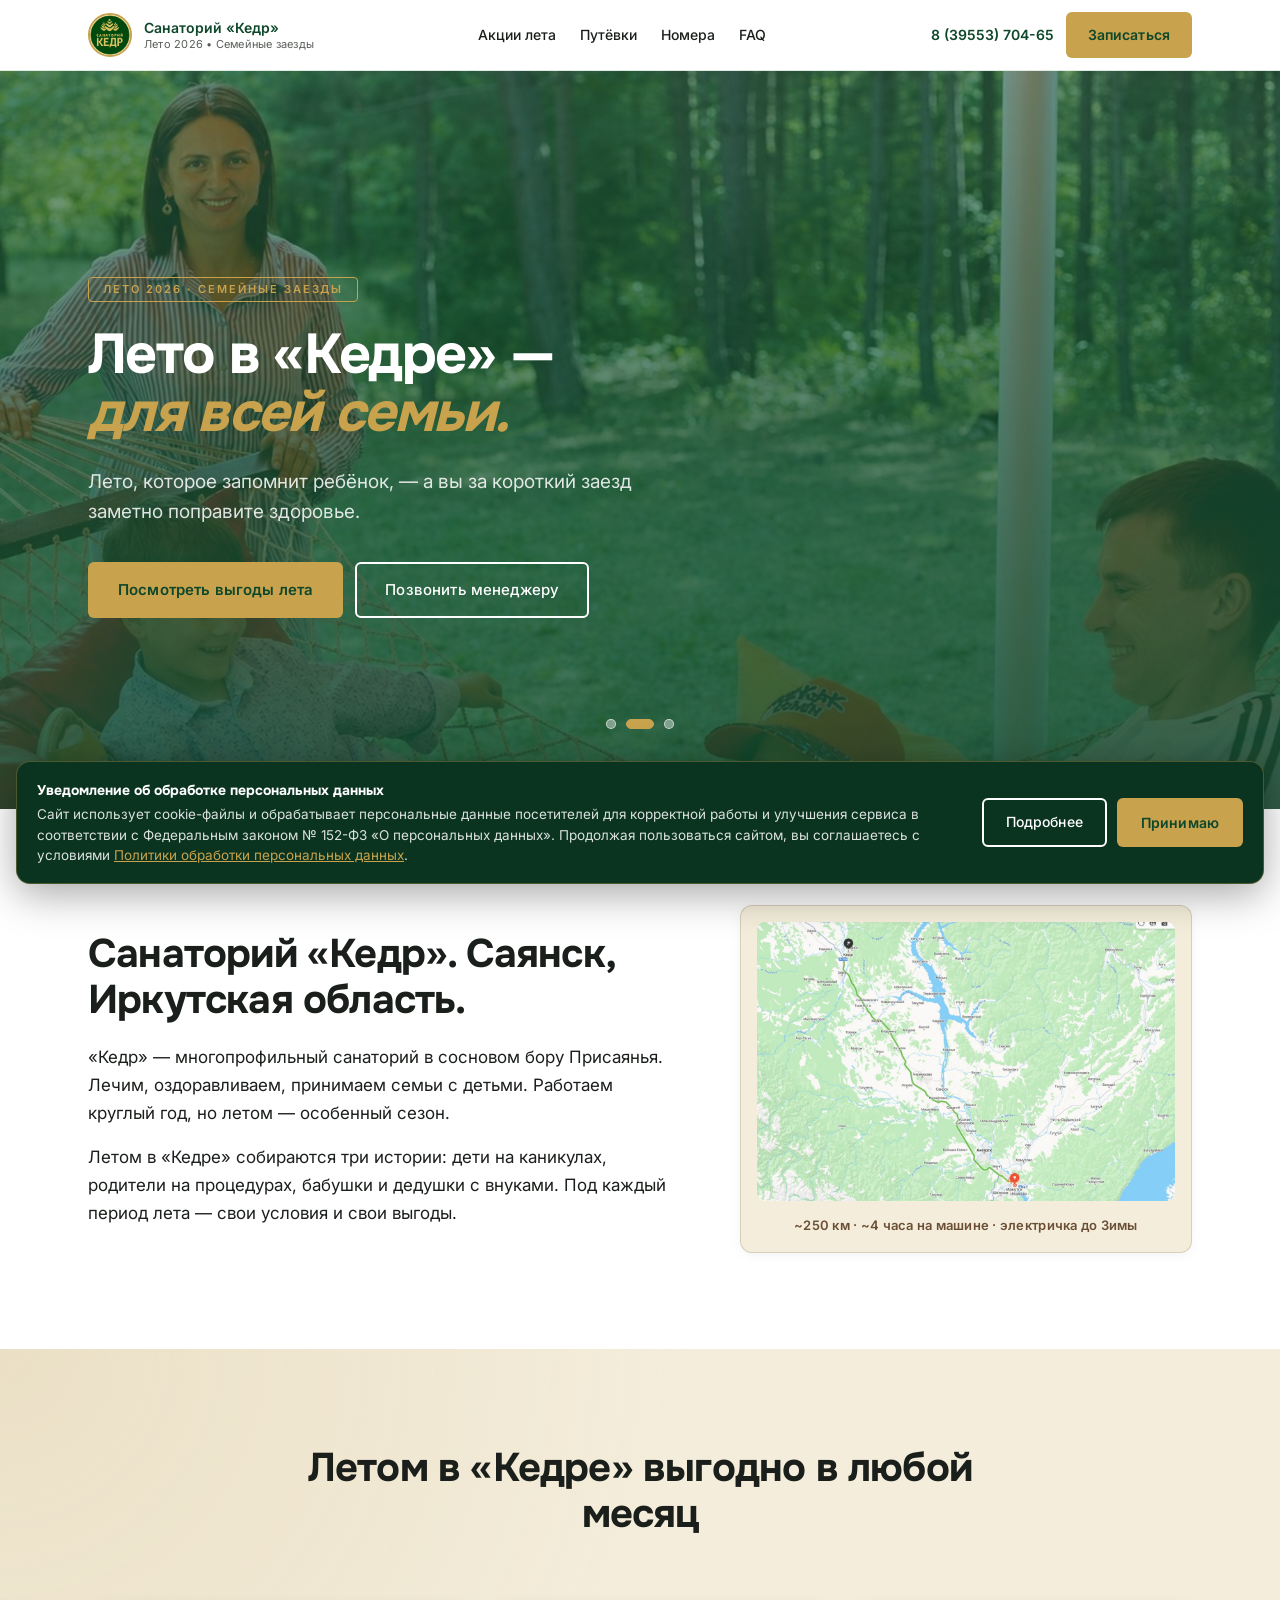
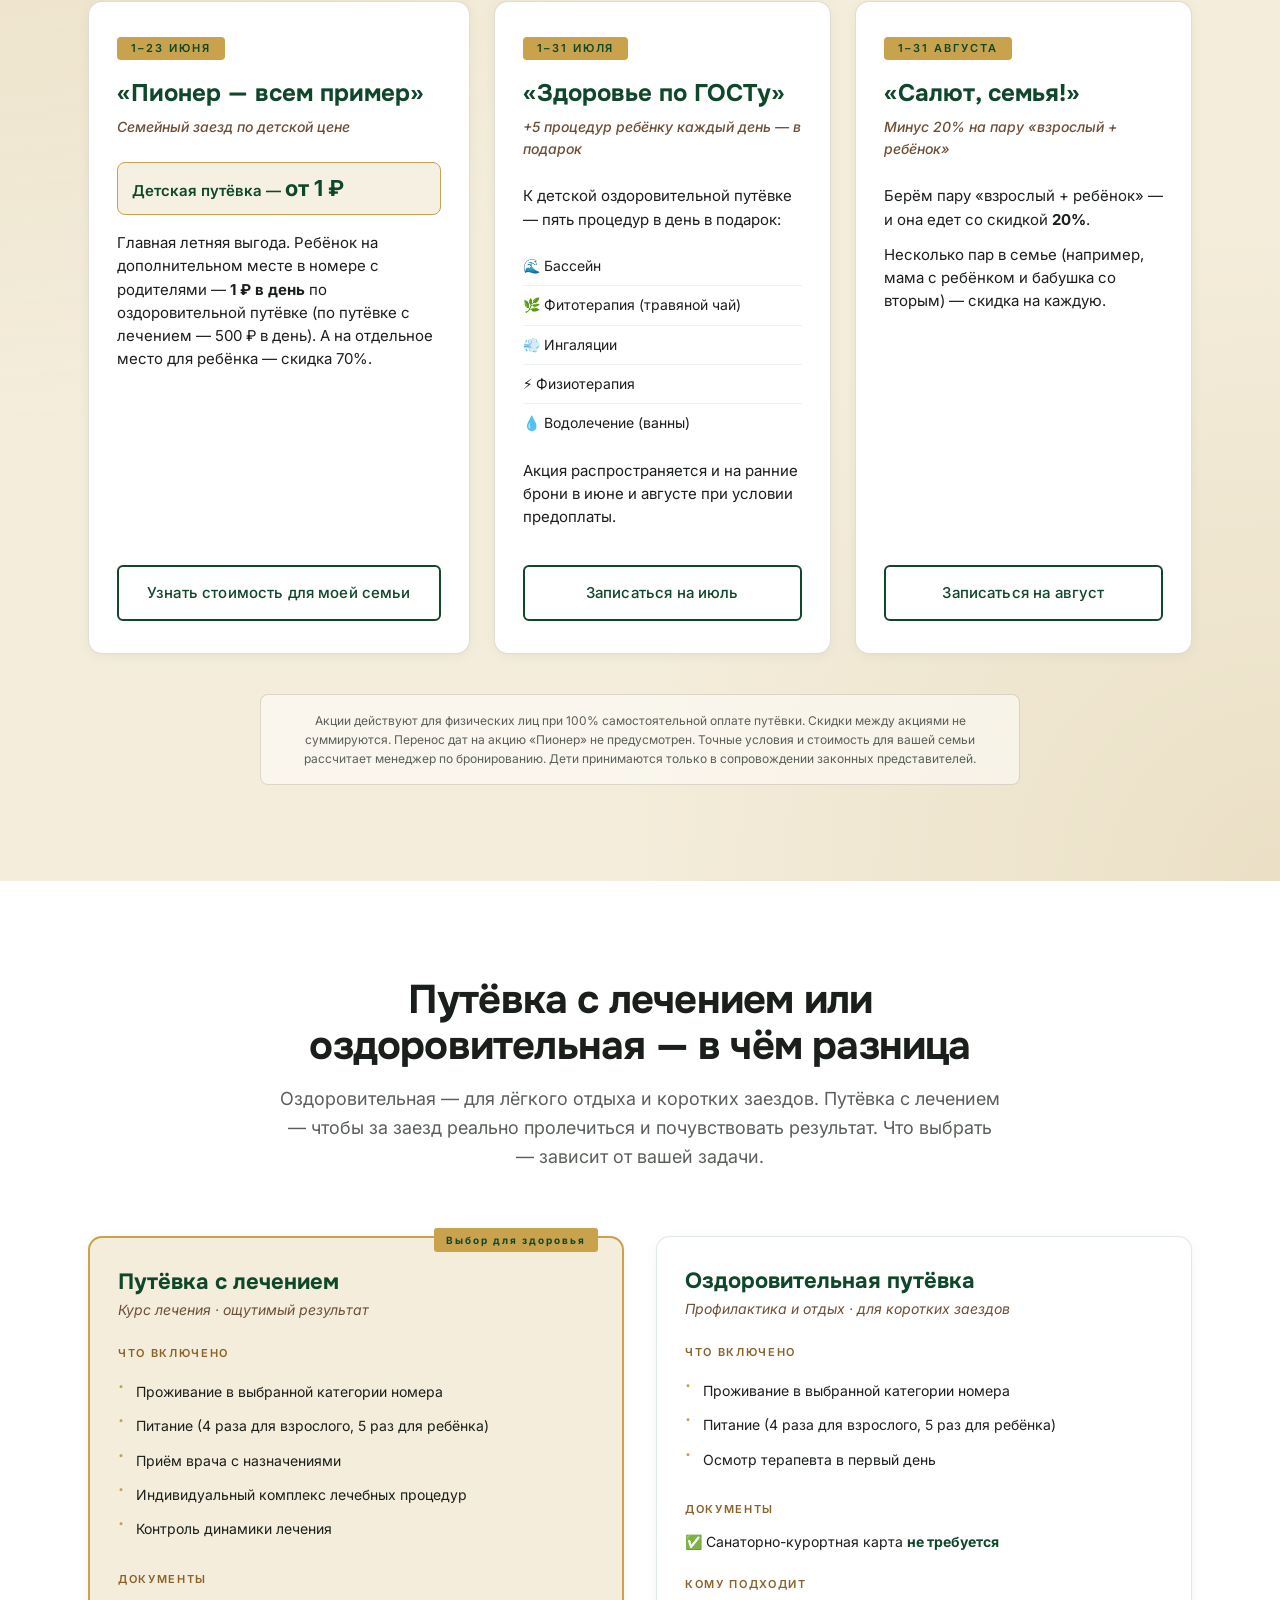
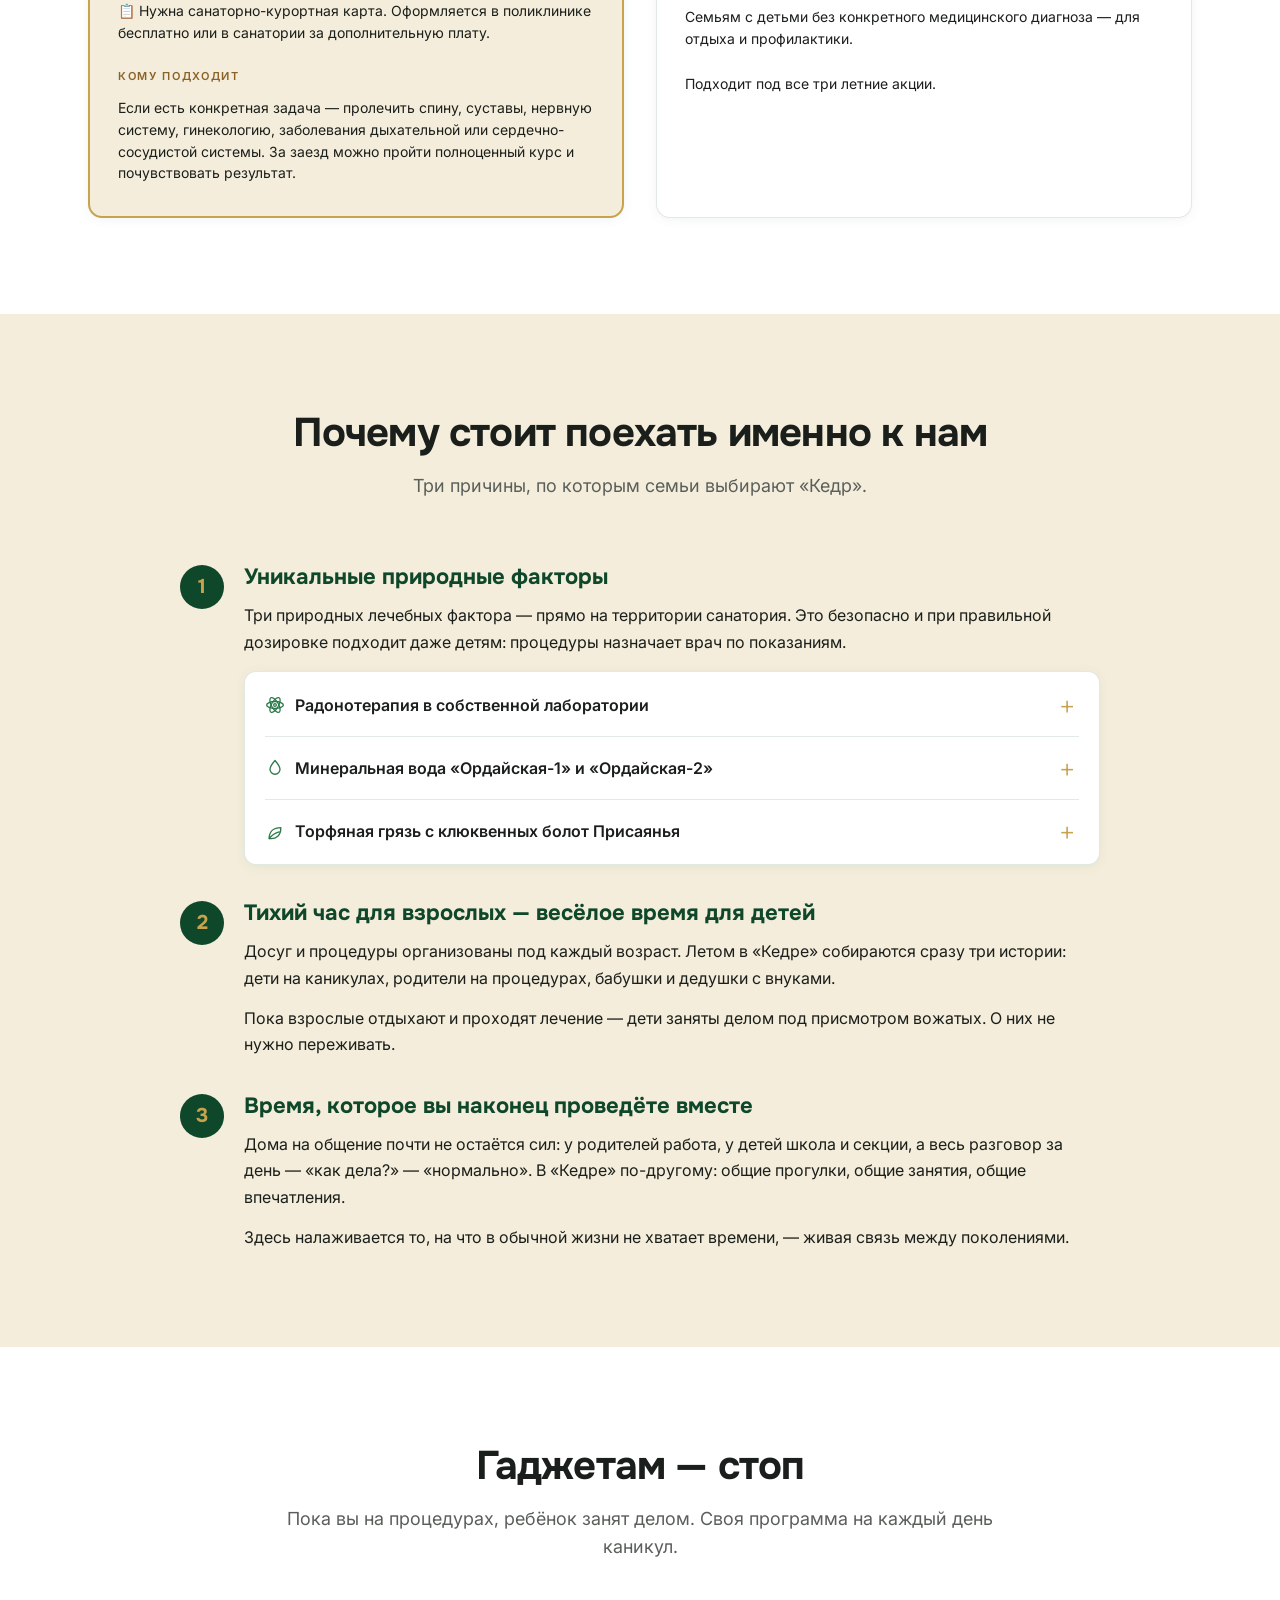
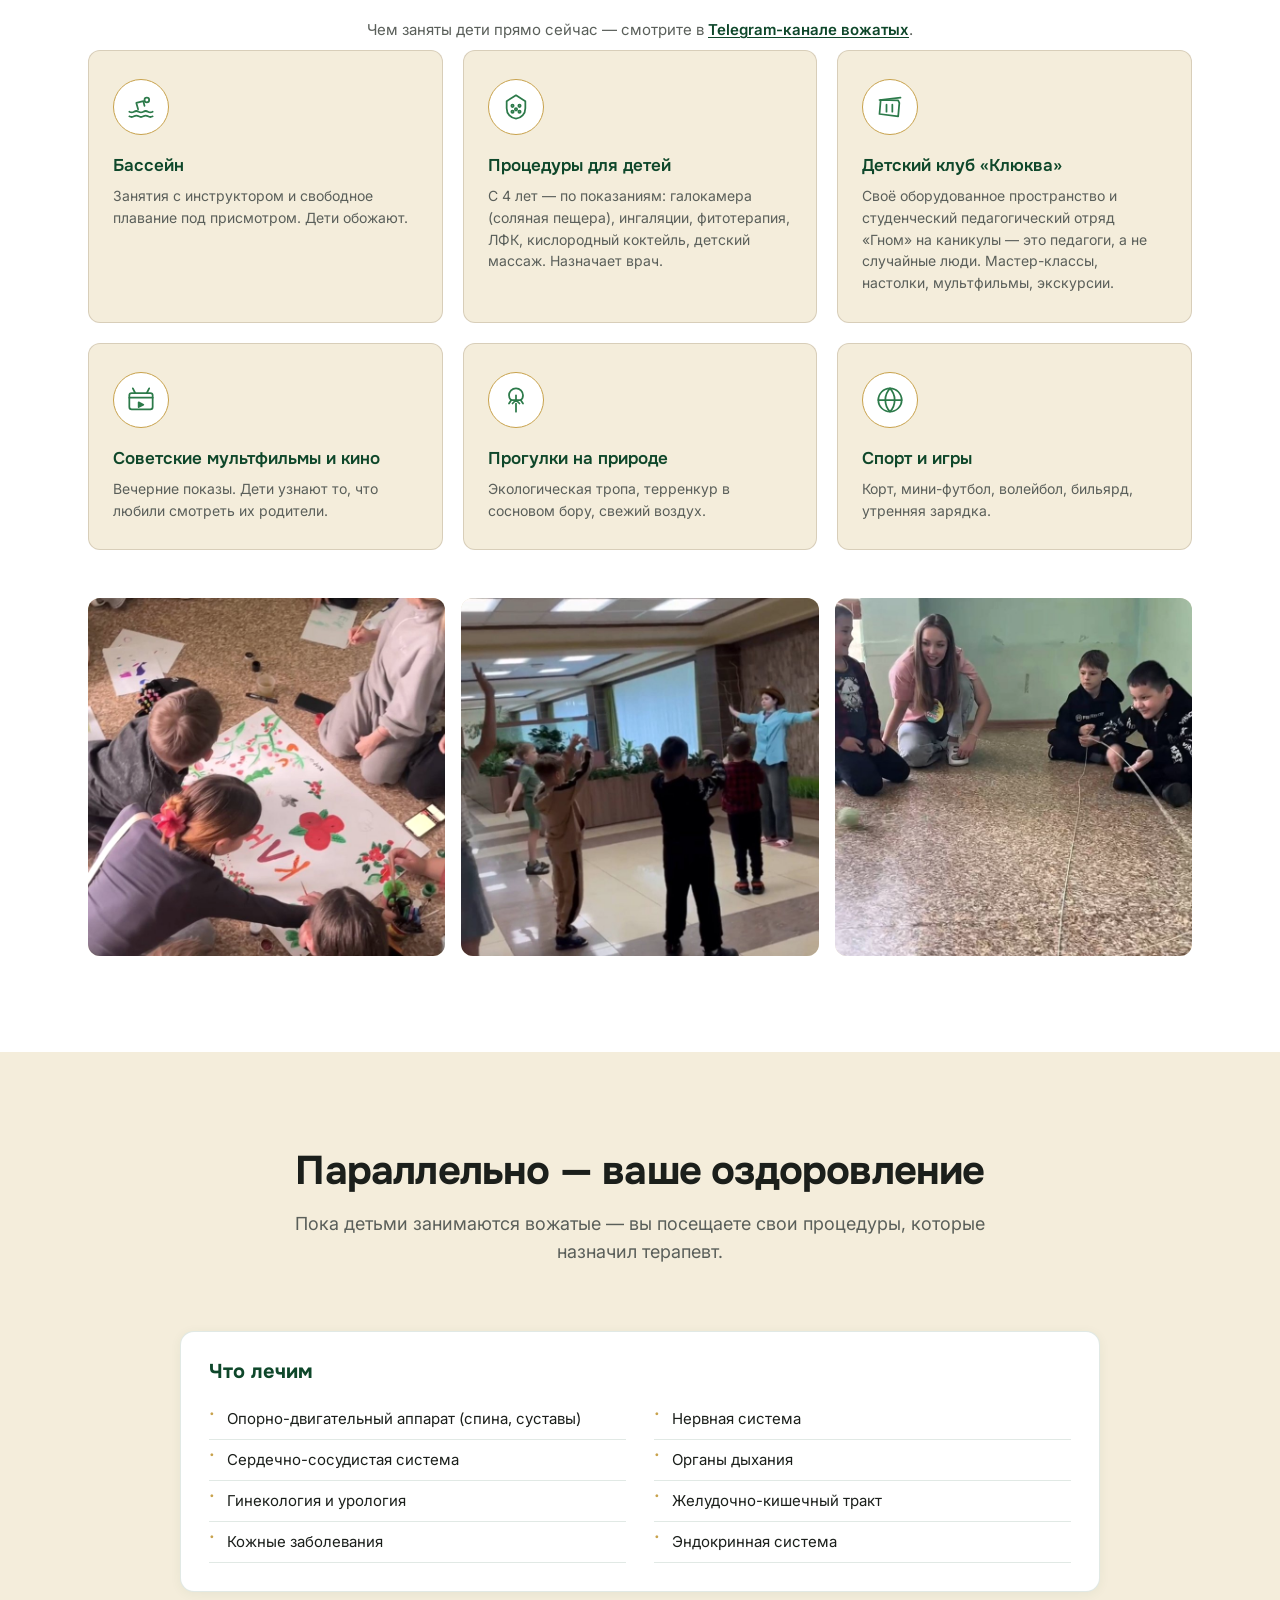
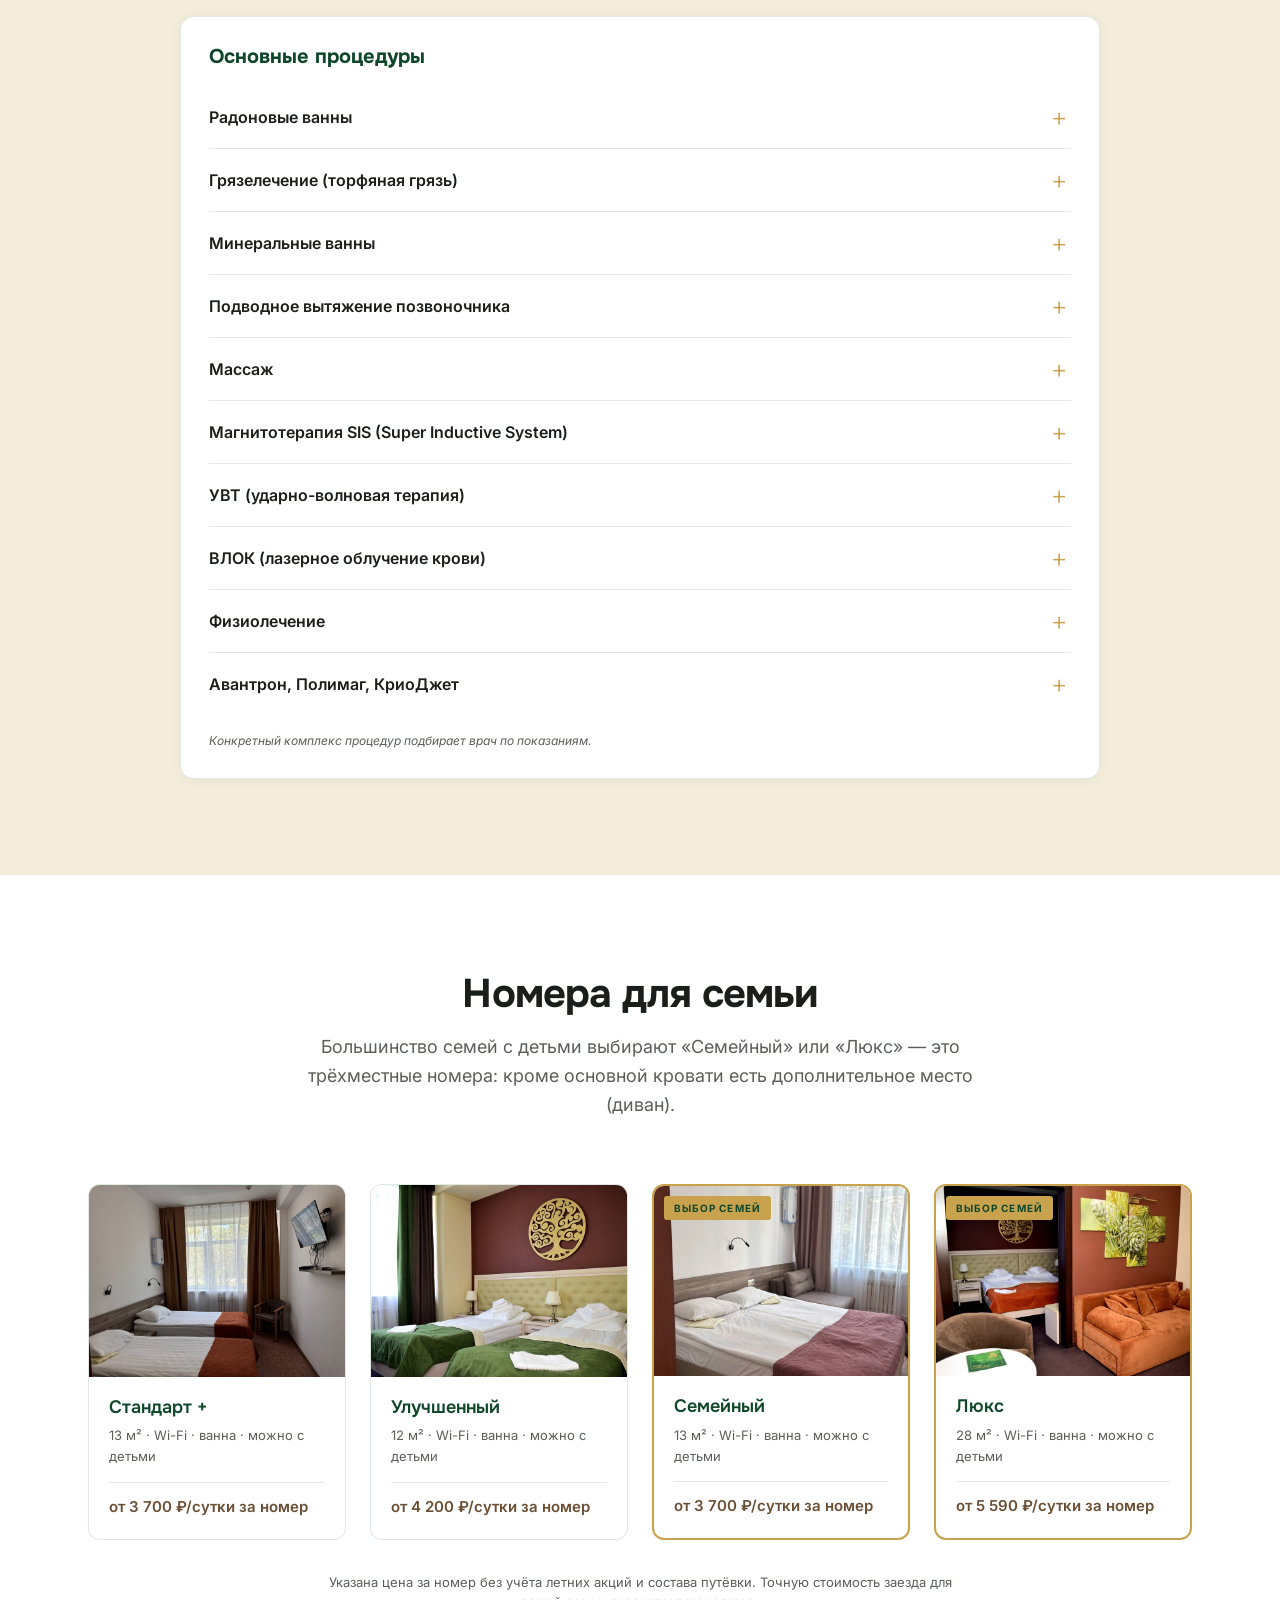
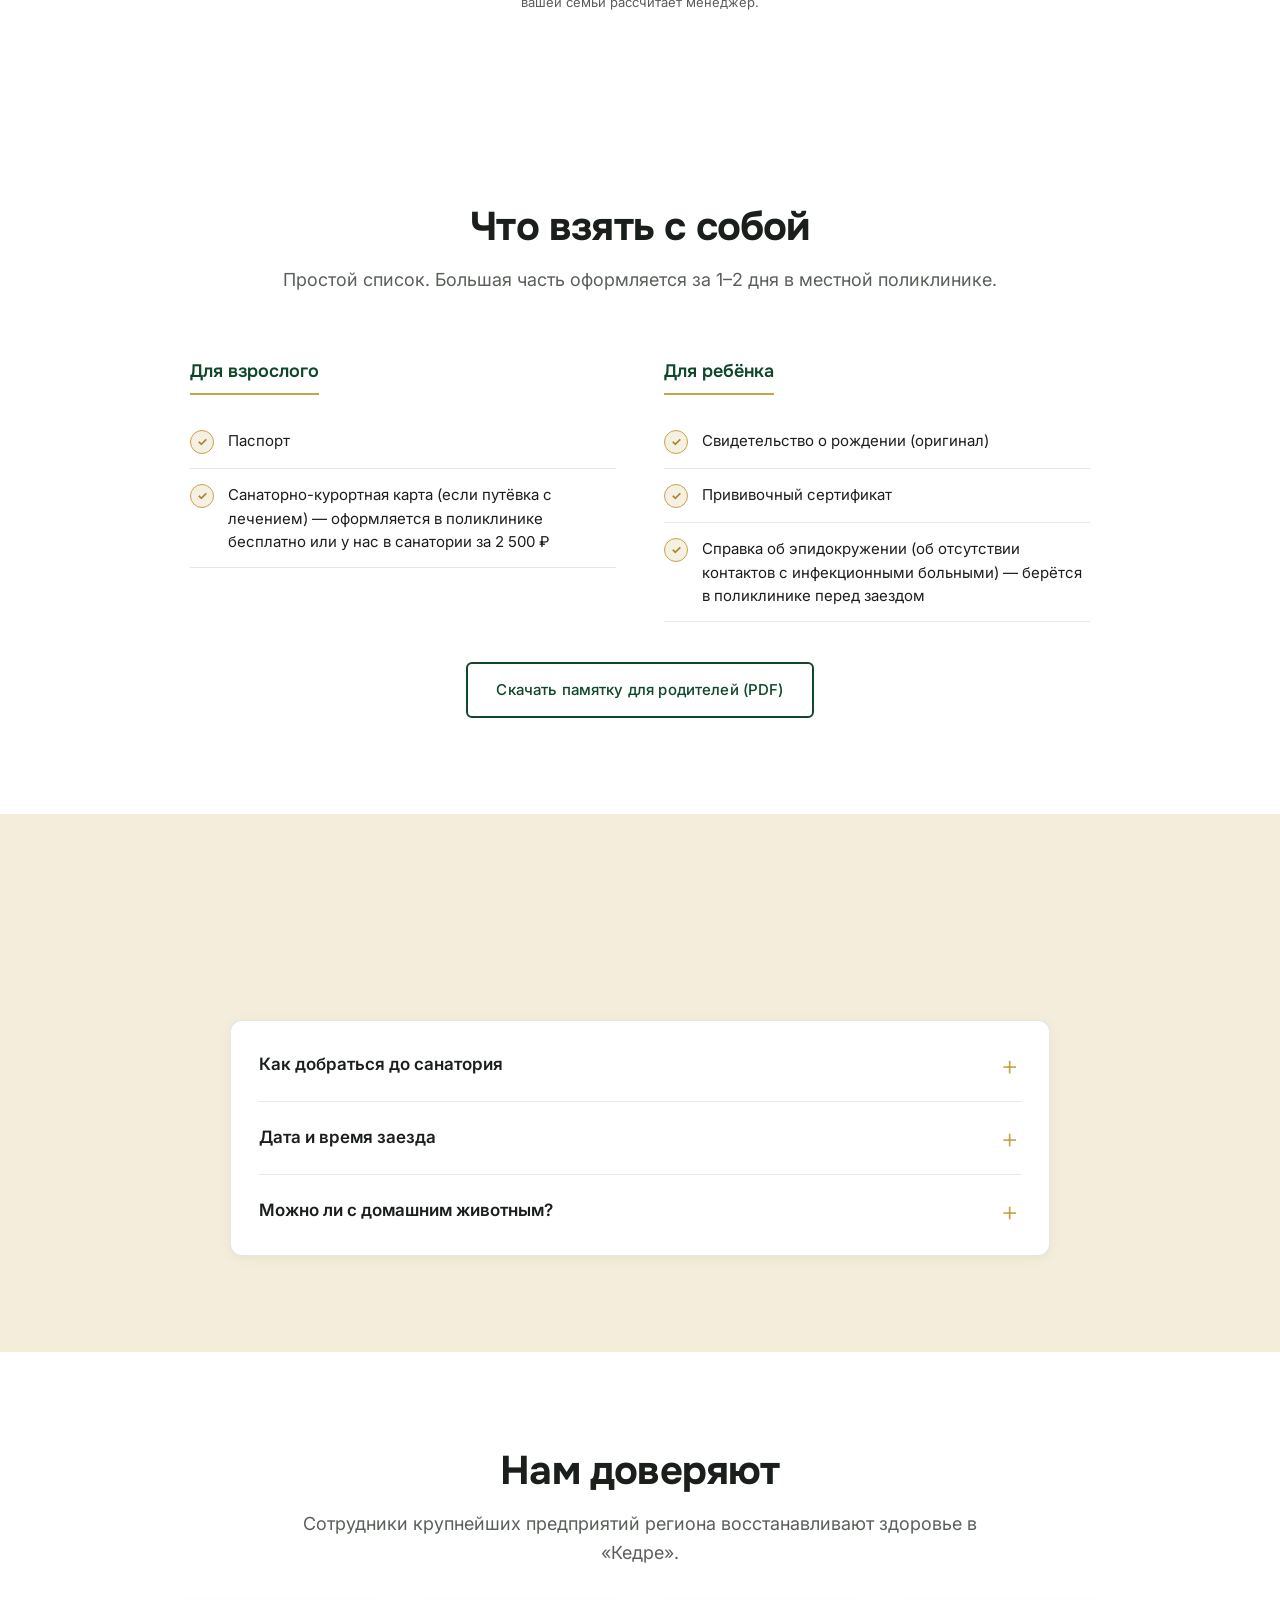
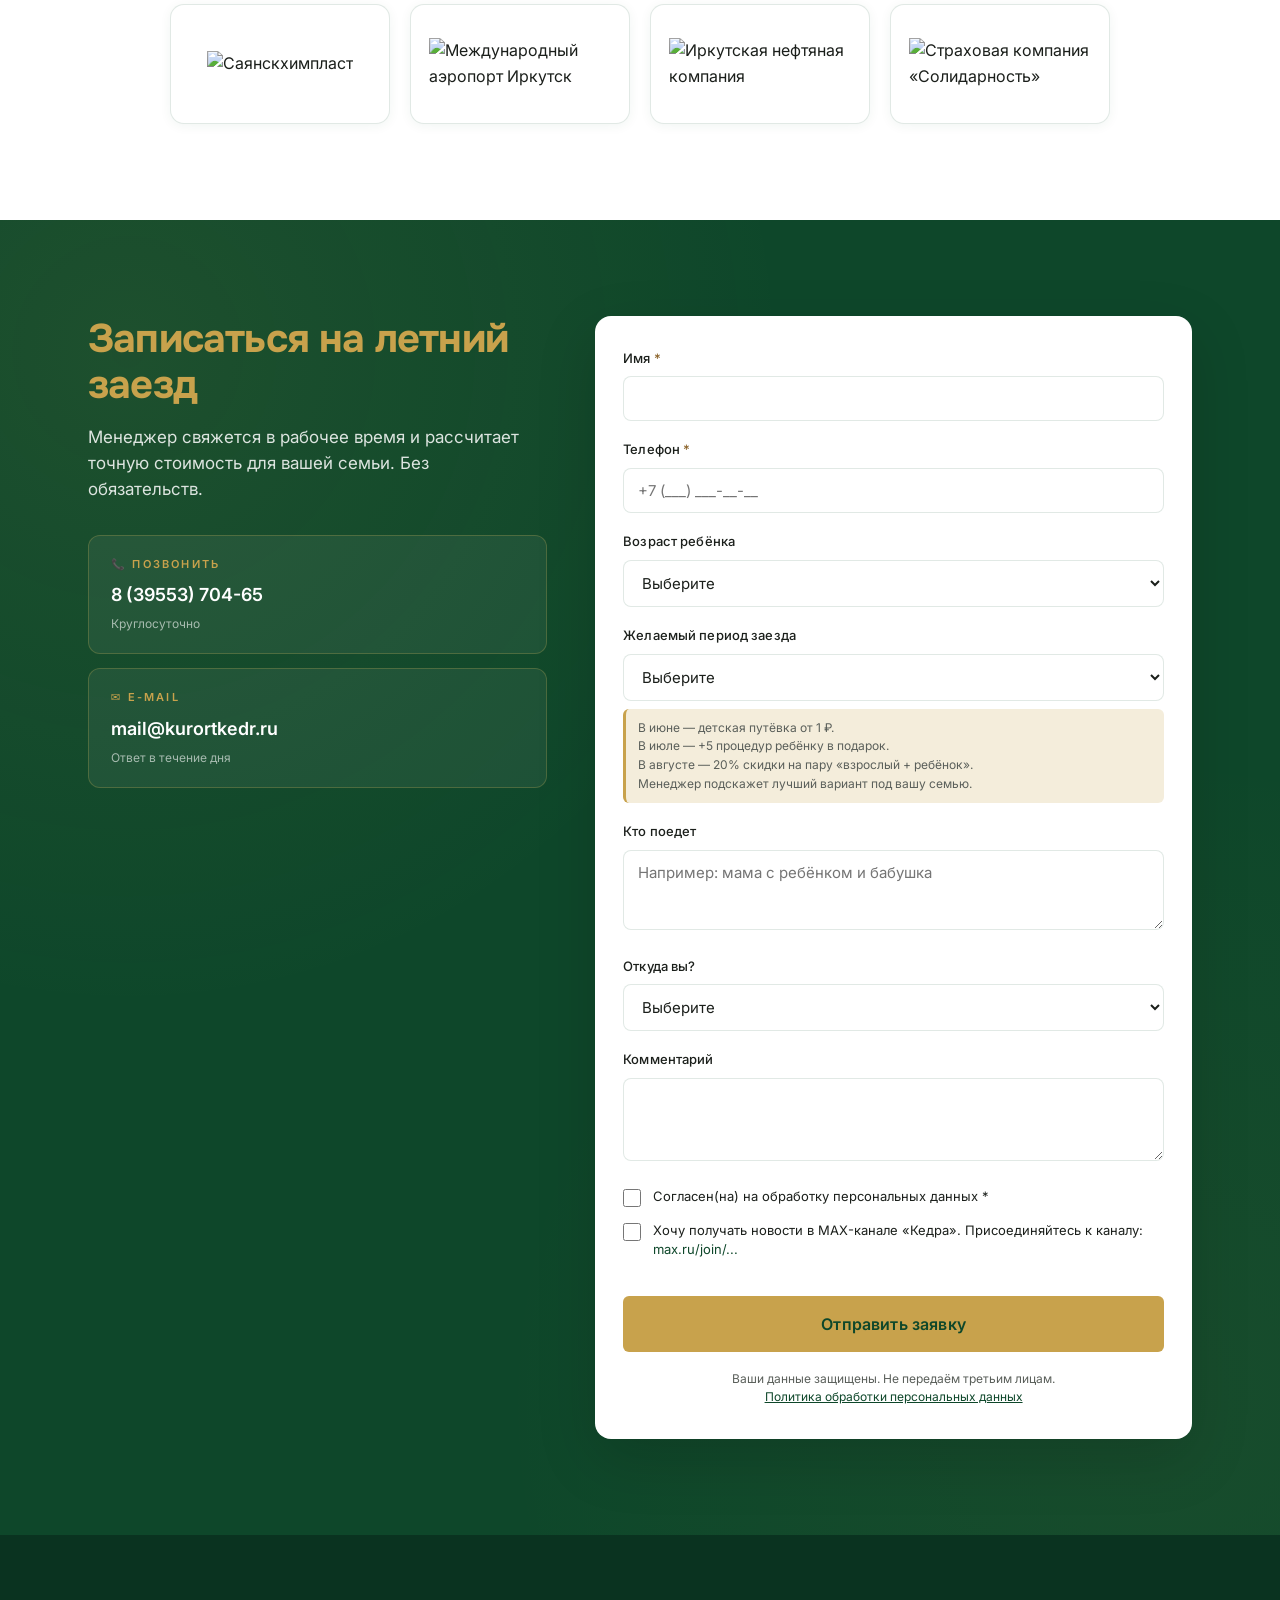
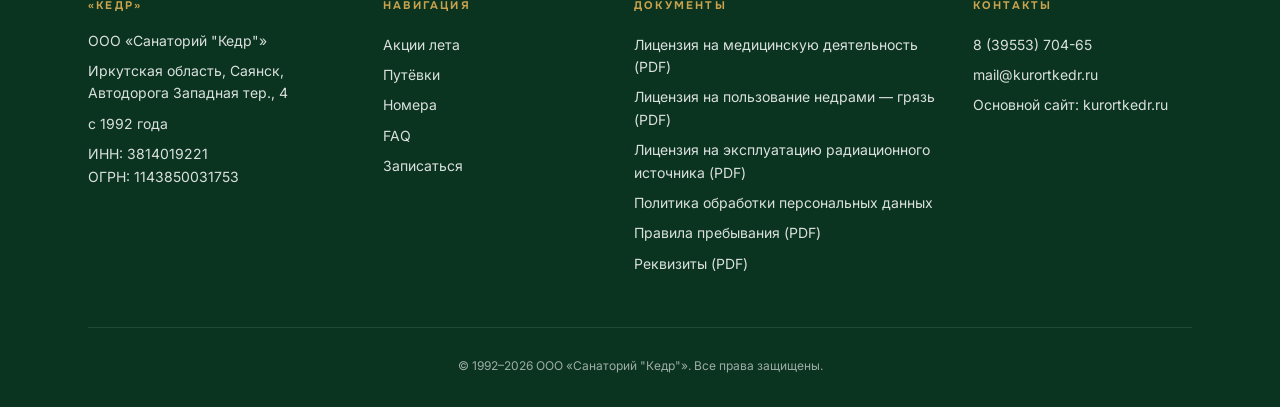
==== commit 45feee03: "Add files via upload" ====
--- a/index.html
+++ b/index.html
@@ -23,6 +23,28 @@
 
   <!-- Стили -->
   <link rel="stylesheet" href="styles.css">
+
+  <!-- Yandex SmartCaptcha -->
+  <script src="https://smartcaptcha.yandexcloud.net/captcha.js" defer></script>
+
+  <!-- Включаем анимации появления, если пользователь не просил «уменьшить движение» -->
+  <script>
+    if (!window.matchMedia || !window.matchMedia('(prefers-reduced-motion: reduce)').matches) {
+      document.documentElement.classList.add('anim-ready');
+    }
+  </script>
+
+  <!-- Yandex.Metrika counter -->
+  <script type="text/javascript">
+    (function(m,e,t,r,i,k,a){m[i]=m[i]||function(){(m[i].a=m[i].a||[]).push(arguments)};
+    m[i].l=1*new Date();
+    for (var j=0;j<document.scripts.length;j++){if(document.scripts[j].src===r){return;}}
+    k=e.createElement(t),a=e.getElementsByTagName(t)[0],k.async=1,k.src=r,a.parentNode.insertBefore(k,a)})
+    (window,document,"script","https://mc.yandex.ru/metrika/tag.js?id=109685901","ym");
+    ym(109685901,"init",{ssr:true,webvisor:true,clickmap:true,ecommerce:"dataLayer",accurateTrackBounce:true,trackLinks:true});
+  </script>
+  <noscript><div><img src="https://mc.yandex.ru/watch/109685901" style="position:absolute; left:-9999px;" alt="" /></div></noscript>
+  <!-- /Yandex.Metrika counter -->
 </head>
 <body>
 
@@ -81,7 +103,7 @@
     <!-- ===================================================
          ЭКРАН 2 — HERO (карусель — пока заглушка)
          =================================================== -->
-    <section class="hero" id="hero">
+    <section class="hero" id="hero" data-reveal-hero>
       <!-- Карусель: 3 слайда, автопрокрутка, кликаемые точки -->
       <div class="hero__carousel" aria-hidden="true">
         <div class="hero__slide active">
@@ -175,11 +197,11 @@
          =================================================== -->
     <section class="section-cream offers-section" id="offers">
       <div class="container">
-        <div class="section-header">
+        <div class="section-header" data-reveal>
           <h2>Летом в «Кедре» выгодно в любой месяц</h2>
         </div>
 
-        <div class="offers-grid">
+        <div class="offers-grid" data-reveal-group>
 
           <!-- Карточка 1 — ИЮНЬ -->
           <article class="offer-card">
@@ -271,7 +293,7 @@
          =================================================== -->
     <section class="section-white" id="putevki">
       <div class="container">
-        <div class="section-header">
+        <div class="section-header" data-reveal>
           <h2>Путёвка с лечением или оздоровительная — в чём разница</h2>
           <p>
             Оздоровительная — для лёгкого отдыха и коротких заездов.
@@ -280,7 +302,7 @@
           </p>
         </div>
 
-        <div class="putevki-grid">
+        <div class="putevki-grid" data-reveal-group>
 
           <!-- Карточка А — С лечением (выделена, приоритет) -->
           <article class="putevka-card putevka-card--featured" data-badge="Выбор для здоровья">
@@ -351,12 +373,12 @@
          =================================================== -->
     <section class="section-cream" id="why-kedr">
       <div class="container">
-        <div class="section-header">
+        <div class="section-header" data-reveal>
           <h2>Почему стоит поехать именно к нам</h2>
           <p>Три причины, по которым семьи выбирают «Кедр».</p>
         </div>
 
-        <div class="reasons">
+        <div class="reasons" data-reveal-group>
 
           <!-- Причина 1 — природные факторы (аккордеон) -->
           <div class="reason">
@@ -469,7 +491,7 @@
          =================================================== -->
     <section class="section-white" id="kids">
       <div class="container">
-        <div class="section-header">
+        <div class="section-header" data-reveal>
           <h2>Гаджетам — стоп</h2>
           <p>
             Пока вы на процедурах, ребёнок занят делом.
@@ -482,7 +504,7 @@
           <a href="https://t.me/sayanskKedr" target="_blank" rel="noopener">Telegram-канале вожатых</a>.
         </p>
 
-        <div class="kids-grid">
+        <div class="kids-grid" data-reveal-group>
 
           <div class="kids-card">
             <div class="kids-card__icon">
@@ -588,7 +610,7 @@
          =================================================== -->
     <section class="section-cream" id="adult">
       <div class="container">
-        <div class="section-header">
+        <div class="section-header" data-reveal>
           <h2>Параллельно — ваше оздоровление</h2>
           <p>
             Пока детьми занимаются вожатые — вы посещаете свои
@@ -711,7 +733,7 @@
          =================================================== -->
     <section class="section-white" id="rooms">
       <div class="container">
-        <div class="section-header">
+        <div class="section-header" data-reveal>
           <h2>Номера для семьи</h2>
           <p>
             Большинство семей с детьми выбирают «Семейный» или «Люкс» —
@@ -720,7 +742,7 @@
           </p>
         </div>
 
-        <div class="rooms-grid">
+        <div class="rooms-grid" data-reveal-group>
 
           <article class="room-card">
             <div class="room-card__image">
@@ -785,7 +807,7 @@
          =================================================== -->
     <section class="section-white" id="docs">
       <div class="container">
-        <div class="section-header">
+        <div class="section-header" data-reveal>
           <h2>Что взять с собой</h2>
           <p>
             Простой список. Большая часть оформляется
@@ -793,7 +815,7 @@
           </p>
         </div>
 
-        <div class="docs-grid">
+        <div class="docs-grid" data-reveal-group>
 
           <div class="docs-col">
             <h3>Для взрослого</h3>
@@ -828,11 +850,11 @@
          =================================================== -->
     <section class="section-cream" id="faq">
       <div class="container">
-        <div class="section-header">
+        <div class="section-header" data-reveal>
           <h2>Частые вопросы</h2>
         </div>
 
-        <div class="faq-list">
+        <div class="faq-list" data-reveal-group>
 
           <div class="faq-item">
             <button class="faq-question" aria-expanded="false">
@@ -870,6 +892,25 @@
             </div>
           </div>
 
+        </div>
+      </div>
+    </section>
+
+
+    <!-- ===================================================
+         ЭКРАН 12b — НАМ ДОВЕРЯЮТ (партнёры)
+         =================================================== -->
+    <section class="section-white partners" id="partners">
+      <div class="container">
+        <div class="section-header" data-reveal>
+          <h2>Нам доверяют</h2>
+          <p>Сотрудники крупнейших предприятий региона восстанавливают здоровье в «Кедре».</p>
+        </div>
+        <div class="partners-grid" data-reveal-group>
+          <div class="partner-logo"><img src="assets/img/partners/sayanskhimplast.png" alt="Саянскхимпласт" loading="lazy"></div>
+          <div class="partner-logo"><img src="assets/img/partners/airport-irkutsk.png" alt="Международный аэропорт Иркутск" loading="lazy"></div>
+          <div class="partner-logo"><img src="assets/img/partners/ink.png" alt="Иркутская нефтяная компания" loading="lazy"></div>
+          <div class="partner-logo"><img src="assets/img/partners/solidarnost.png" alt="Страховая компания «Солидарность»" loading="lazy"></div>
         </div>
       </div>
     </section>
@@ -1003,13 +1044,19 @@
               </span>
             </label>
 
+            <!-- Yandex SmartCaptcha (рендерится из script.js) -->
+            <div class="form-captcha">
+              <div id="captcha-container"></div>
+              <div class="form-field__error" id="error-captcha"></div>
+            </div>
+
             <button type="submit" class="btn btn-primary form-submit">
               Отправить заявку
             </button>
 
             <p class="form-footnote">
               Ваши данные защищены. Не передаём третьим лицам.<br>
-              <a href="assets/docs/politika-obrabotki-pdn.pdf" target="_blank">Политика обработки персональных данных</a>
+              <a href="privacy.html" target="_blank">Политика обработки персональных данных</a>
             </p>
 
           </form>
@@ -1054,7 +1101,7 @@
             <li><a href="assets/docs/licenziya-meddeyatelnost.pdf" target="_blank">Лицензия на медицинскую деятельность (PDF)</a></li>
             <li><a href="assets/docs/licenziya-nedra.pdf" target="_blank">Лицензия на пользование недрами — грязь (PDF)</a></li>
             <li><a href="assets/docs/licenziya-radon.pdf" target="_blank">Лицензия на эксплуатацию радиационного источника (PDF)</a></li>
-            <li><a href="assets/docs/politika-obrabotki-pdn.pdf" target="_blank">Политика обработки персональных данных (PDF)</a></li>
+            <li><a href="privacy.html" target="_blank">Политика обработки персональных данных</a></li>
             <li><a href="assets/docs/pravila-prebyvaniya.pdf" target="_blank">Правила пребывания (PDF)</a></li>
             <li><a href="assets/docs/rekvizity.pdf" target="_blank">Реквизиты (PDF)</a></li>
           </ul>
@@ -1072,7 +1119,7 @@
       </div>
 
       <div class="footer-bottom">
-        © 1992–2026 ООО «Санаторий "Кедр"». Все права защищены.
+        © 1992–<span id="footer-year">2026</span> ООО «Санаторий "Кедр"». Все права защищены.
       </div>
     </div>
   </footer>
@@ -1080,7 +1127,23 @@
   <!-- Toast-уведомление (показывается при отправке формы) -->
   <div class="toast" id="toast" role="status" aria-live="polite"></div>
 
-  <!-- Скрипты (пустой файл-заглушка на этапе 1) -->
+  <!-- Баннер cookie / обработки персональных данных (152-ФЗ) -->
+  <div class="cookie-banner" id="cookie-banner" role="region" aria-label="Уведомление об обработке персональных данных">
+    <div class="cookie-banner__text">
+      <strong>Уведомление об обработке персональных данных</strong>
+      Сайт использует cookie-файлы и обрабатывает персональные данные посетителей
+      для корректной работы и улучшения сервиса в соответствии с Федеральным
+      законом № 152-ФЗ «О персональных данных». Продолжая пользоваться сайтом,
+      вы соглашаетесь с условиями
+      <a href="privacy.html" target="_blank">Политики обработки персональных данных</a>.
+    </div>
+    <div class="cookie-banner__actions">
+      <a href="privacy.html" class="btn btn-secondary" target="_blank">Подробнее</a>
+      <button type="button" class="btn btn-primary" id="cookie-accept">Принимаю</button>
+    </div>
+  </div>
+
+  <!-- Скрипты -->
   <script src="script.js"></script>
 
 </body>
--- a/styles.css
+++ b/styles.css
@@ -7,21 +7,21 @@
    1. CSS-переменные
    ============================================================ */
 :root {
-  /* Основные фирменные */
-  --green-dark:  #0F4D2E;
-  --green-mid:   #2E7D4F;
-  --green-deep:  #0A2E1B;
-  --green-soft:  rgba(15, 77, 46, 0.08);
-  --gold:        #D4B45A;
-  --gold-dark:   #B89A3F;
-  --gold-soft:   rgba(212, 180, 90, 0.15);
+  /* Основные фирменные (рефреш лето-2026) */
+  --green-dark:  #0E472A;
+  --green-mid:   #2C7A4A;
+  --green-deep:  #0A3320;
+  --green-soft:  rgba(14, 71, 42, 0.07);
+  --gold:        #C8A24C;
+  --gold-dark:   #A8842F;
+  --gold-soft:   rgba(200, 162, 76, 0.16);
 
   /* Тёплые добавочные */
-  --ochre:       #B8894A;
-  --ochre-dark:  #8F6932;
-  --cream:       #F5EFE0;
-  --cream-deep:  #EDE3CC;
-  --beige:       #E8DCC4;
+  --ochre:       #B4823F;
+  --ochre-dark:  #8A6228;
+  --cream:       #F4EDDB;
+  --cream-deep:  #EBE0C6;
+  --beige:       #E6D9BF;
   --brown-soft:  #6B4F35;
 
   /* Базовые */
@@ -643,12 +643,13 @@
    ============================================================ */
 .hero {
   position: relative;
-  min-height: 80vh;
-  display: flex;
-  align-items: flex-end;
+  min-height: 82vh;
+  min-height: 82svh;
+  display: flex;
+  align-items: center;
   background-color: var(--green-dark);
   color: var(--white);
-  padding: 80px 0 80px;
+  padding: 96px 0 84px;
   overflow: hidden;
 }
 
@@ -782,8 +783,9 @@
 
 @media (min-width: 768px) {
   .hero {
-    min-height: 100vh;
-    padding: 120px 0 100px;
+    min-height: 82vh;
+    min-height: 82svh;
+    padding: 104px 0 92px;
   }
   .hero__subtitle {
     font-size: 19px;
@@ -2286,3 +2288,128 @@
 .kids-tg a:hover {
   color: var(--gold-dark);
 }
+
+/* ============================================================
+   27. ПРАВКИ ПАРТИИ ЛЕТО-2026:
+       анимации появления, баннер cookie/ПДн, блок партнёров,
+       капча, выравнивание повторяющихся элементов
+   ============================================================ */
+
+/* --- C2. Анимации появления (только при .anim-ready и без reduce-motion) --- */
+.anim-ready [data-reveal],
+.anim-ready [data-reveal-group] > * {
+  opacity: 0;
+  transform: translateY(22px);
+  transition: opacity .6s cubic-bezier(.22,.61,.36,1),
+              transform .6s cubic-bezier(.22,.61,.36,1);
+}
+.anim-ready [data-reveal].is-visible,
+.anim-ready [data-reveal-group].is-visible > * {
+  opacity: 1;
+  transform: none;
+}
+.anim-ready [data-reveal-group].is-visible > *:nth-child(2) { transition-delay: .09s; }
+.anim-ready [data-reveal-group].is-visible > *:nth-child(3) { transition-delay: .18s; }
+.anim-ready [data-reveal-group].is-visible > *:nth-child(4) { transition-delay: .27s; }
+.anim-ready [data-reveal-group].is-visible > *:nth-child(5) { transition-delay: .36s; }
+.anim-ready [data-reveal-group].is-visible > *:nth-child(6) { transition-delay: .45s; }
+
+/* Hero: контент мягко всплывает при загрузке */
+.anim-ready .hero[data-reveal-hero] .hero__badge,
+.anim-ready .hero[data-reveal-hero] h1,
+.anim-ready .hero[data-reveal-hero] .hero__subtitle,
+.anim-ready .hero[data-reveal-hero] .hero__actions {
+  opacity: 0;
+  animation: heroIn .7s cubic-bezier(.22,.61,.36,1) forwards;
+}
+.anim-ready .hero[data-reveal-hero] .hero__badge    { animation-delay: .05s; }
+.anim-ready .hero[data-reveal-hero] h1              { animation-delay: .15s; }
+.anim-ready .hero[data-reveal-hero] .hero__subtitle { animation-delay: .30s; }
+.anim-ready .hero[data-reveal-hero] .hero__actions  { animation-delay: .45s; }
+@keyframes heroIn { from { opacity: 0; transform: translateY(18px); } to { opacity: 1; transform: none; } }
+
+/* Кнопки — чуть живее на ховере */
+.btn { transition: transform .18s ease, background-color .18s ease, box-shadow .18s ease, color .18s ease, border-color .18s ease; }
+.btn:hover { transform: translateY(-2px); }
+
+@media (prefers-reduced-motion: reduce) {
+  .anim-ready [data-reveal],
+  .anim-ready [data-reveal-group] > *,
+  .anim-ready .hero[data-reveal-hero] .hero__badge,
+  .anim-ready .hero[data-reveal-hero] h1,
+  .anim-ready .hero[data-reveal-hero] .hero__subtitle,
+  .anim-ready .hero[data-reveal-hero] .hero__actions {
+    opacity: 1 !important;
+    transform: none !important;
+    animation: none !important;
+    transition: none !important;
+  }
+  .btn:hover { transform: none; }
+}
+
+/* --- D1. Блок «Нам доверяют» --- */
+.partners { background-color: var(--white); }
+.partners .section-header { margin-bottom: 36px; }
+.partners-grid {
+  display: grid;
+  grid-template-columns: repeat(2, 1fr);
+  gap: 16px;
+  max-width: 940px;
+  margin: 0 auto;
+}
+.partner-logo {
+  display: flex;
+  align-items: center;
+  justify-content: center;
+  background-color: var(--white);
+  border: 1px solid var(--border);
+  border-radius: 14px;
+  padding: 22px 18px;
+  min-height: 112px;
+  box-shadow: var(--shadow-card);
+  transition: box-shadow .2s ease, transform .2s ease;
+}
+.partner-logo:hover { box-shadow: var(--shadow-hover); transform: translateY(-2px); }
+.partner-logo img { max-height: 50px; width: auto; object-fit: contain; }
+.partners-note { text-align: center; color: var(--text-mute); font-size: 13px; margin-top: 22px; }
+@media (min-width: 768px) {
+  .partners-grid { grid-template-columns: repeat(4, 1fr); gap: 20px; }
+  .partner-logo { min-height: 120px; }
+  .partner-logo img { max-height: 56px; }
+}
+
+/* --- B3. Баннер cookie / обработки ПДн (152-ФЗ) --- */
+.cookie-banner {
+  position: fixed;
+  left: 16px; right: 16px; bottom: 16px;
+  z-index: 1000;
+  background-color: var(--green-deep);
+  color: var(--text-light);
+  border: 1px solid rgba(200,162,76,.35);
+  border-radius: 14px;
+  padding: 18px 20px;
+  box-shadow: 0 10px 40px rgba(0,0,0,.35);
+  display: none;
+  gap: 16px; align-items: center; justify-content: space-between; flex-wrap: wrap;
+}
+.cookie-banner.show { display: flex; animation: cookieUp .4s ease both; }
+@keyframes cookieUp { from { opacity: 0; transform: translateY(20px); } to { opacity: 1; transform: none; } }
+.cookie-banner__text { font-size: 13.5px; line-height: 1.5; flex: 1 1 440px; min-width: 240px; color: var(--text-light); }
+.cookie-banner__text strong { color: #fff; display: block; margin-bottom: 3px; font-family: var(--font-heading); font-size: 14px; }
+.cookie-banner__text a { color: var(--gold); text-decoration: underline; }
+.cookie-banner__actions { display: flex; gap: 10px; flex-shrink: 0; }
+.cookie-banner .btn { padding: 11px 22px; font-size: 14px; }
+@media (max-width: 600px) {
+  .cookie-banner { left: 10px; right: 10px; bottom: 10px; padding: 16px; }
+  .cookie-banner__actions { width: 100%; }
+  .cookie-banner__actions .btn { flex: 1; }
+}
+
+/* --- B2. SmartCaptcha в форме --- */
+.form-captcha { margin: 4px 0 16px; }
+
+/* --- C3. Выравнивание повторяющихся карточек (равная высота, CTA к низу) --- */
+.offers-grid, .putevki-grid, .rooms-grid { align-items: stretch; }
+.offer-card { display: flex; flex-direction: column; }
+.offer-card__body { flex: 1 0 auto; }
+.offer-card > .btn { margin-top: auto; }
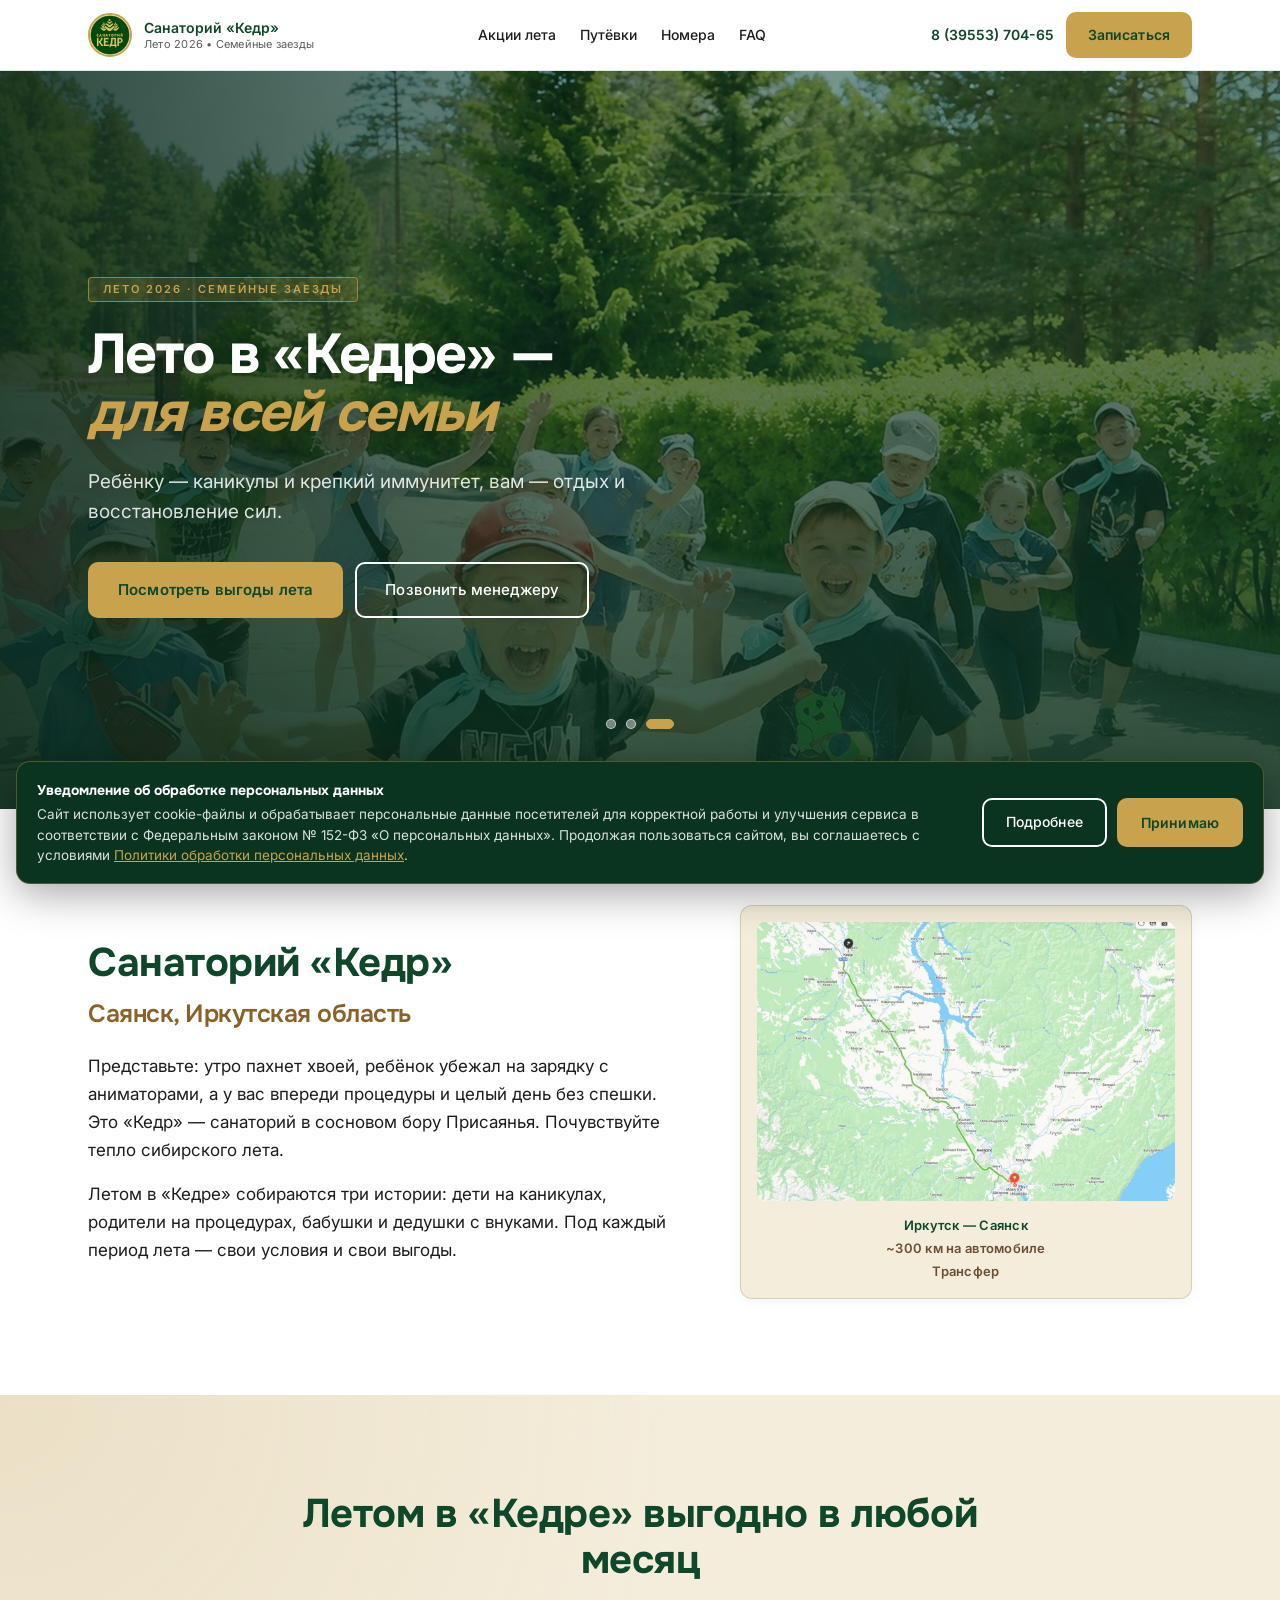
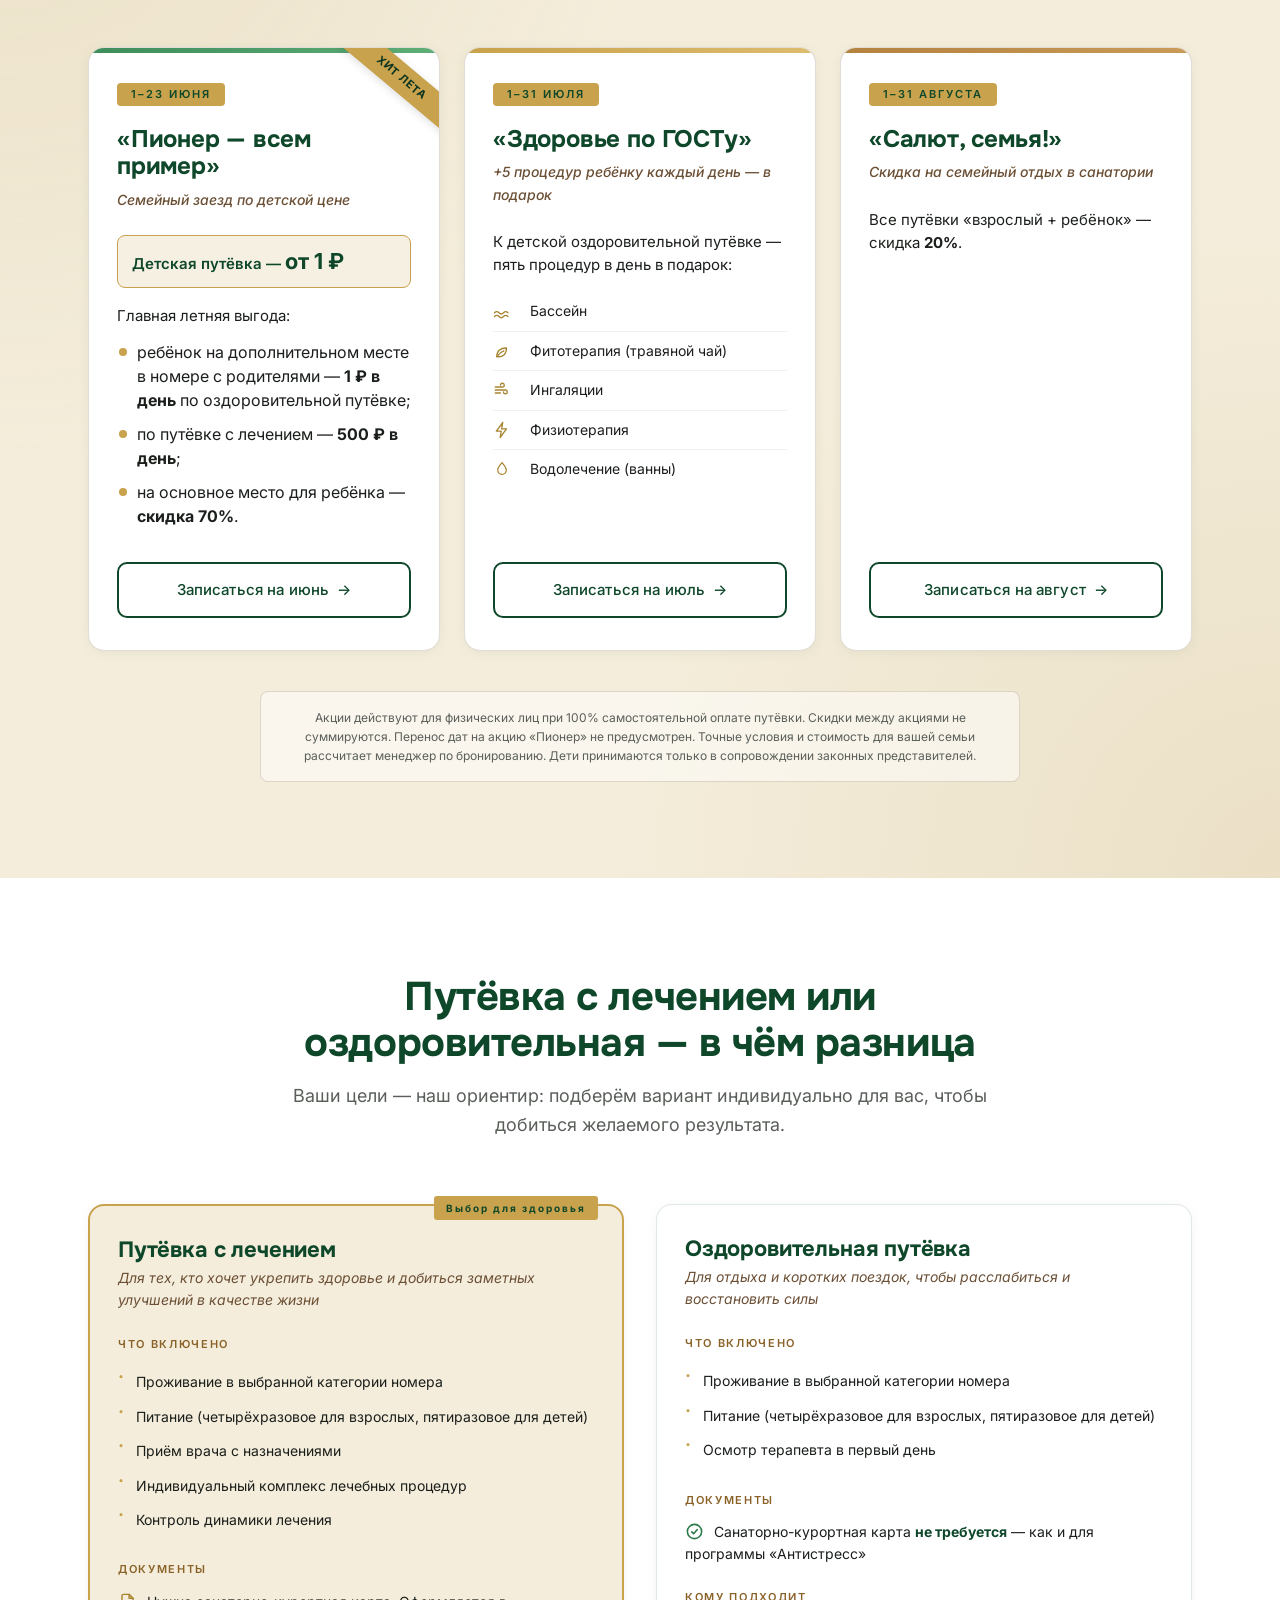
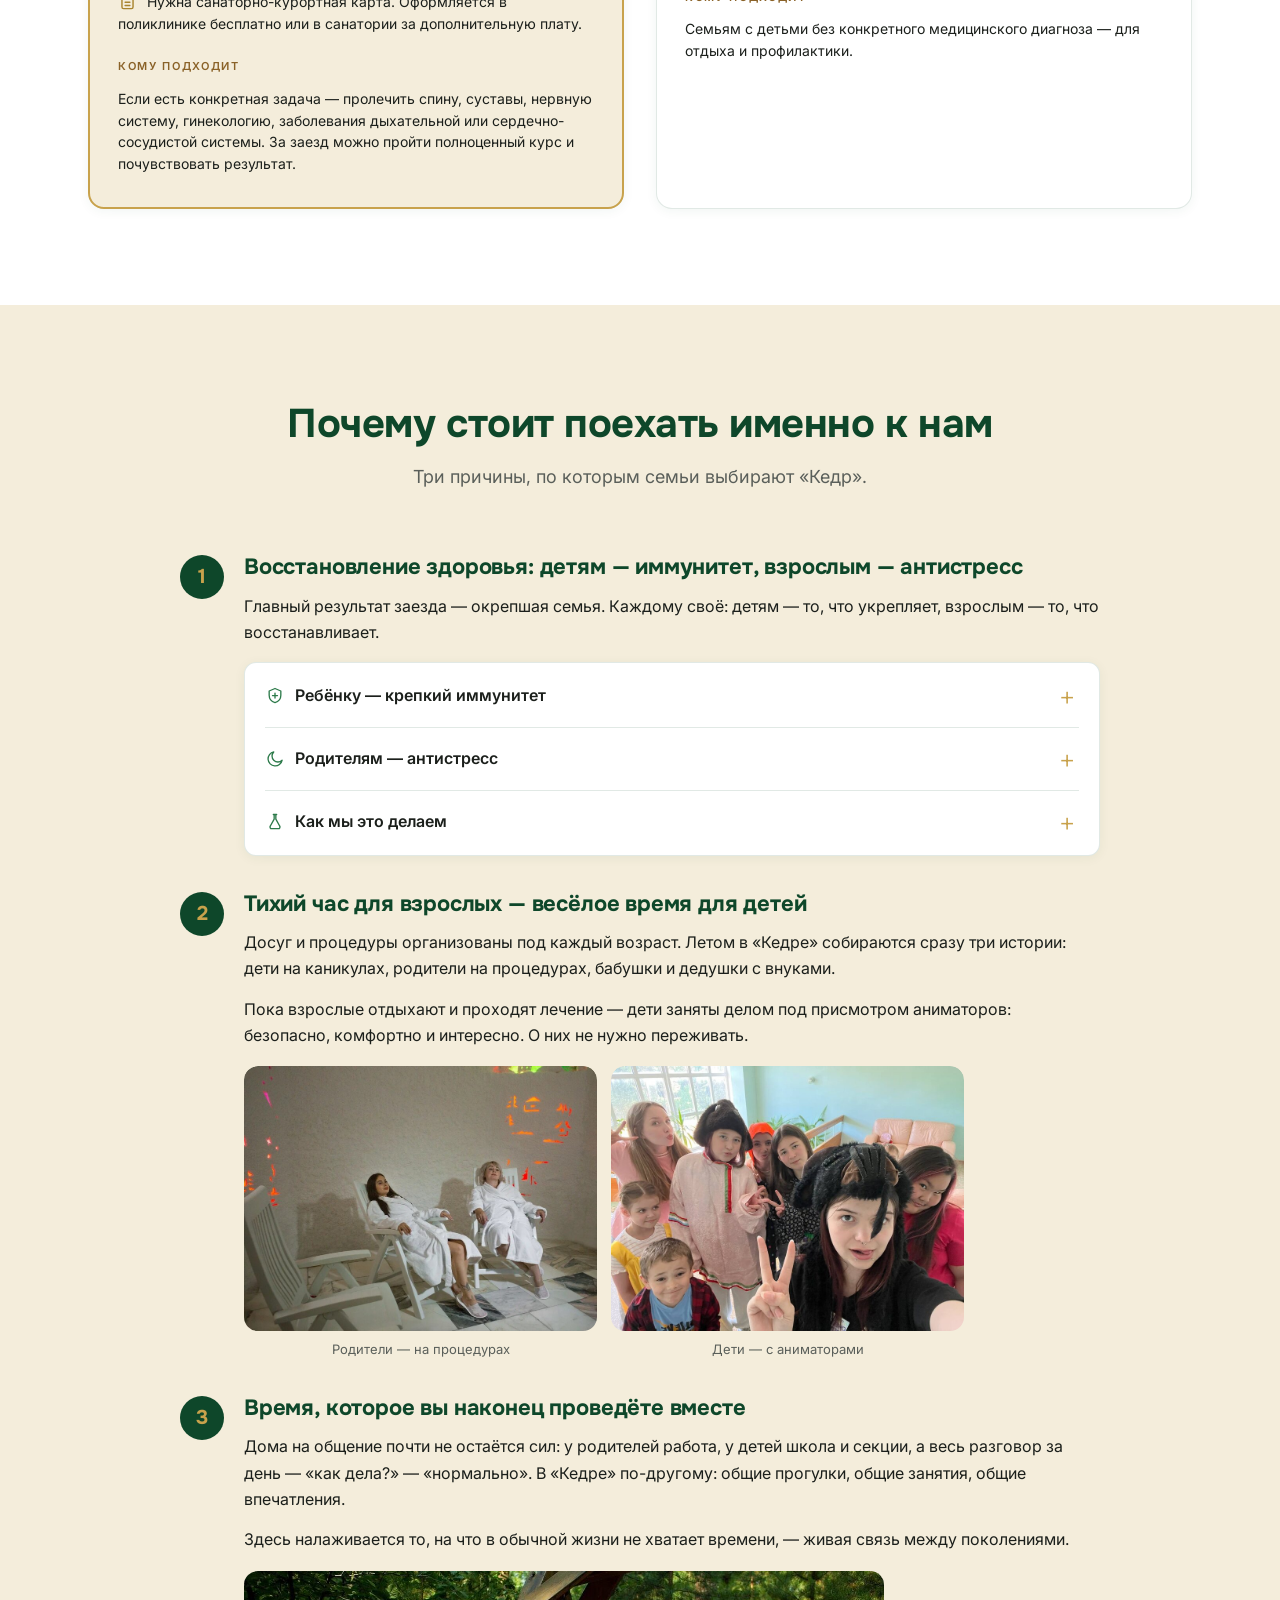
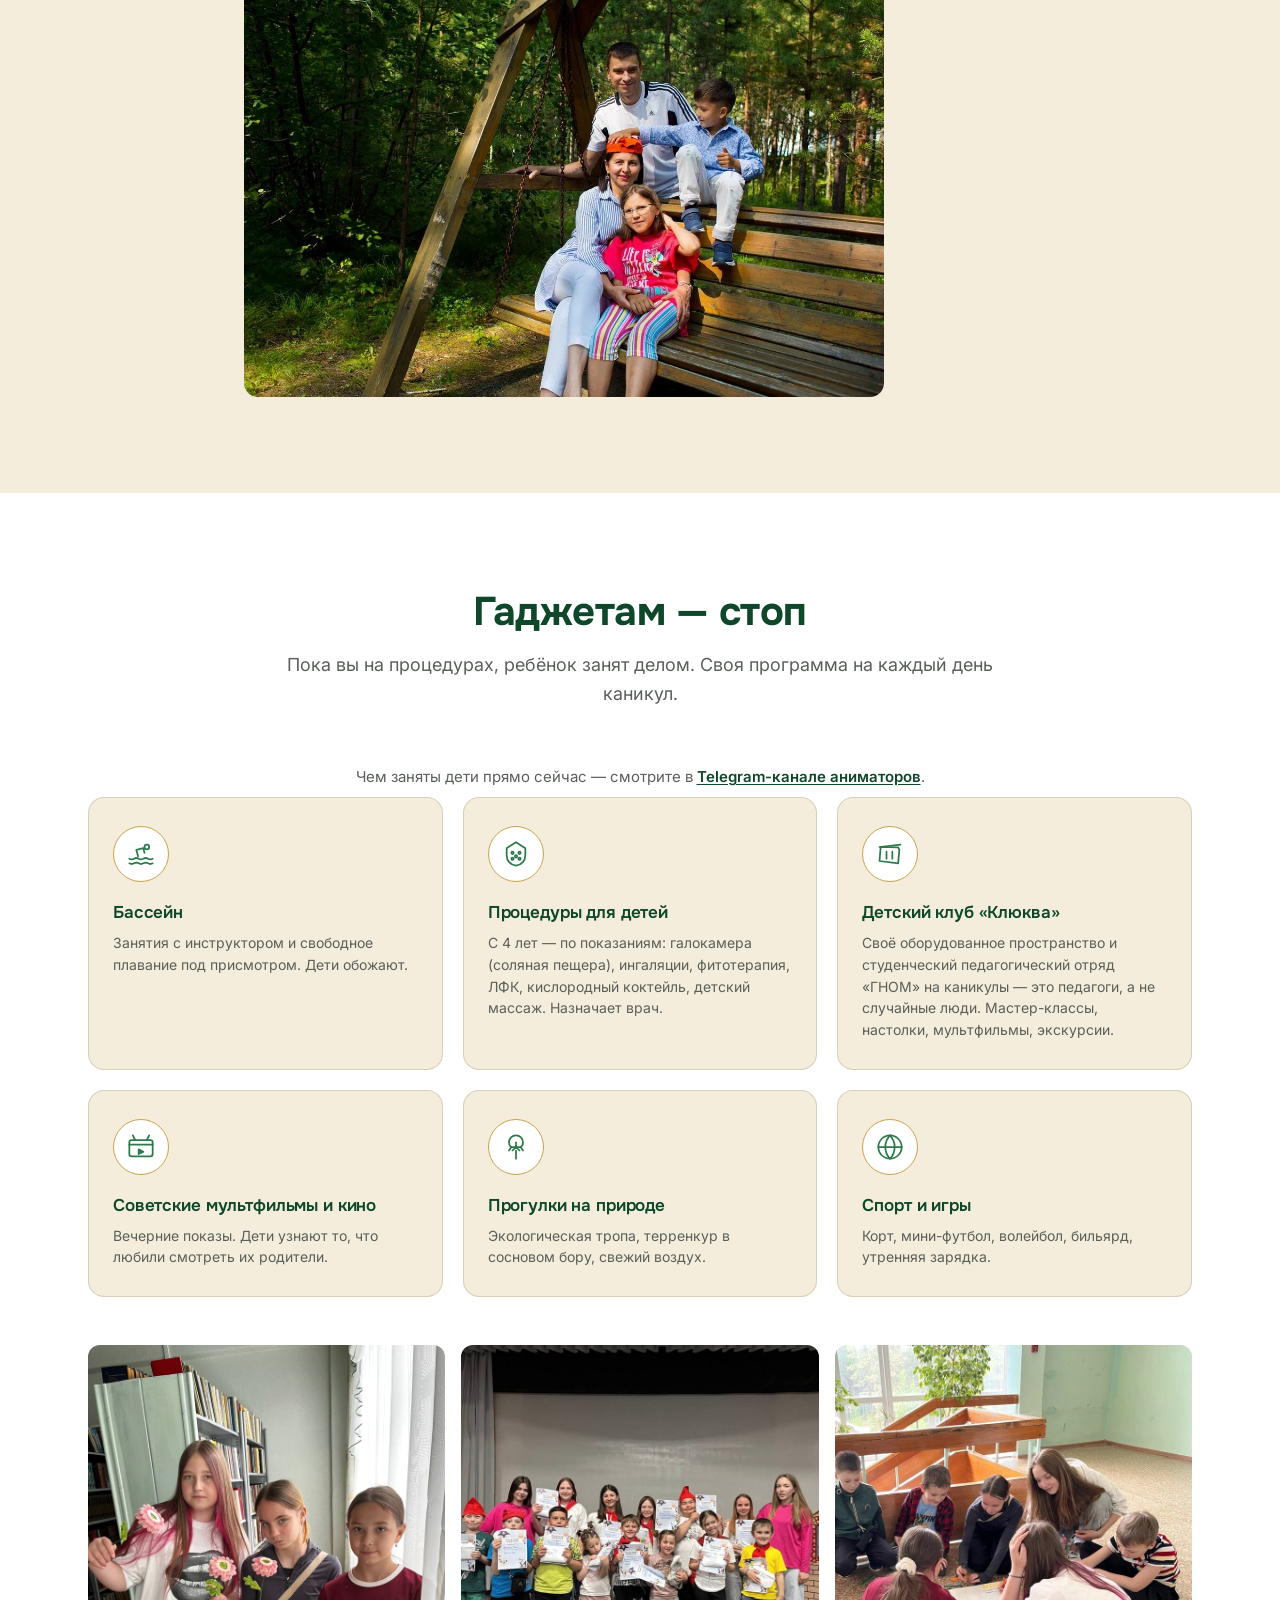
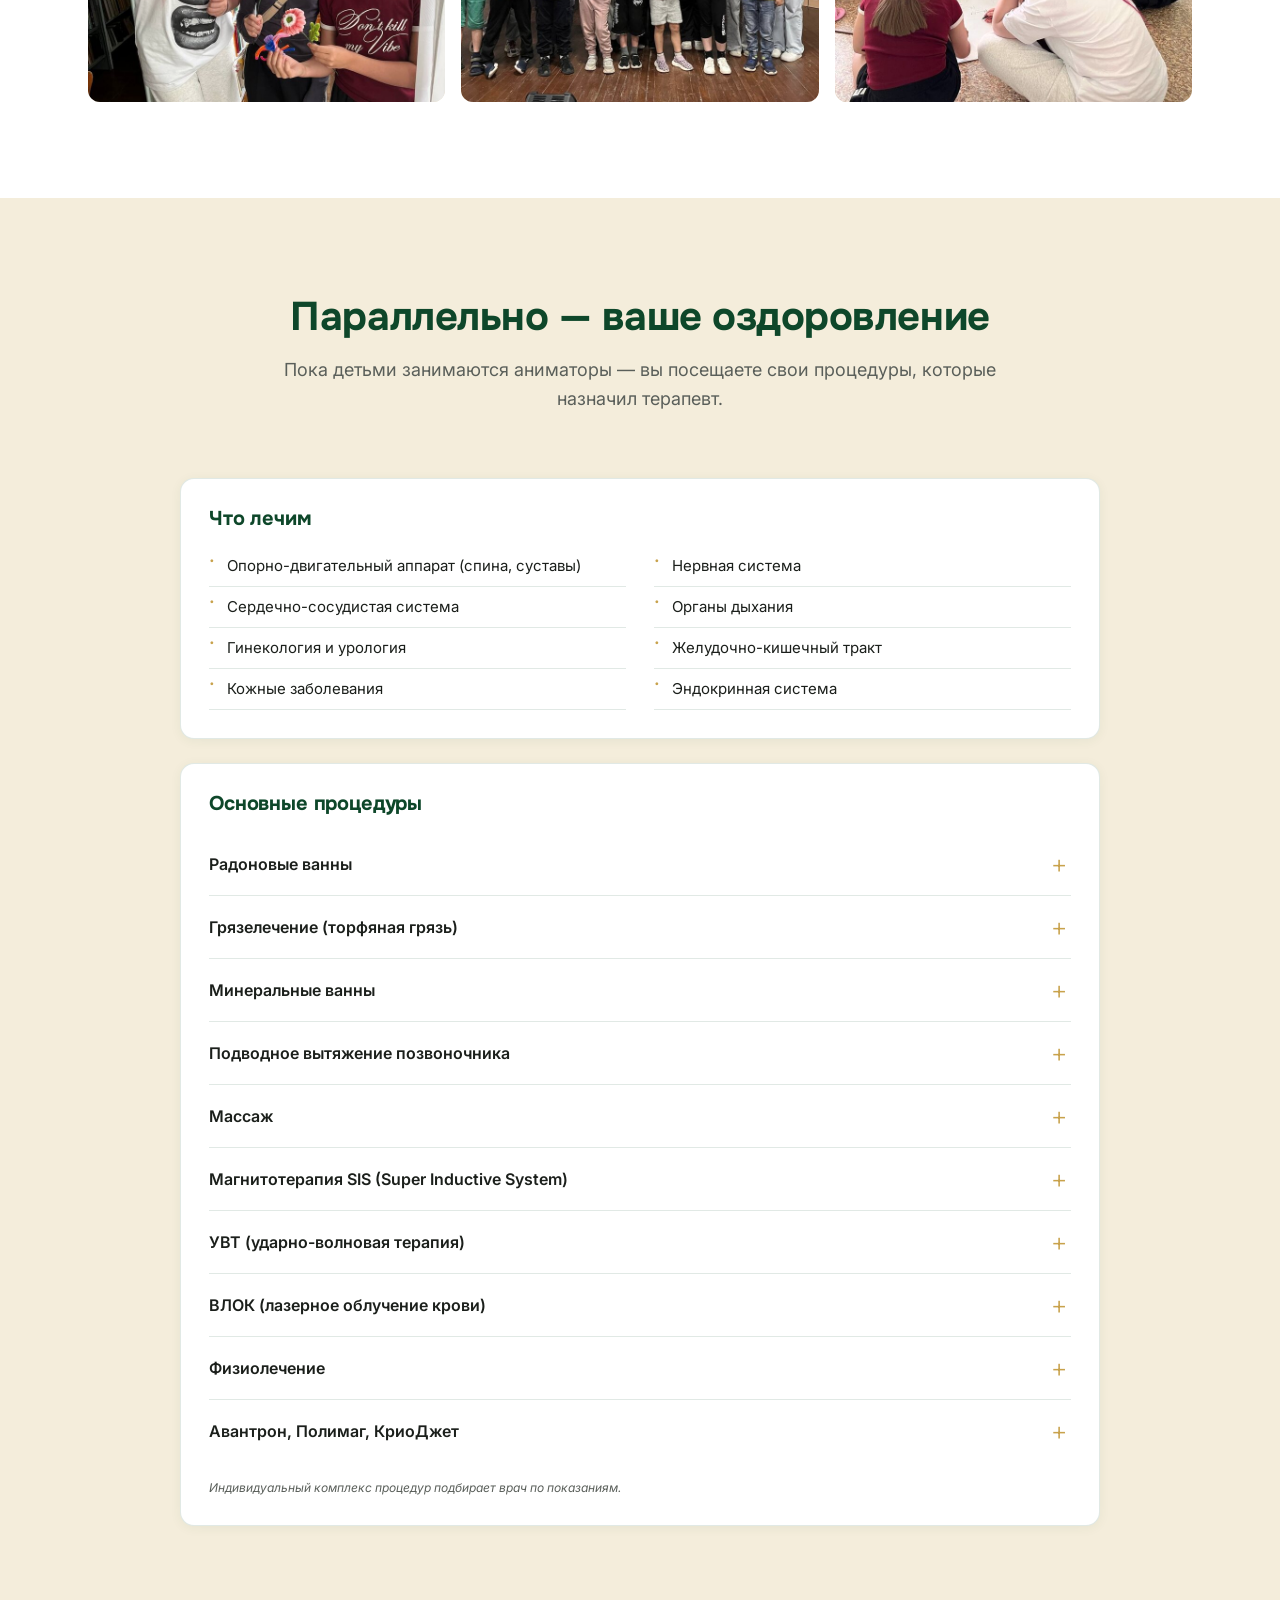
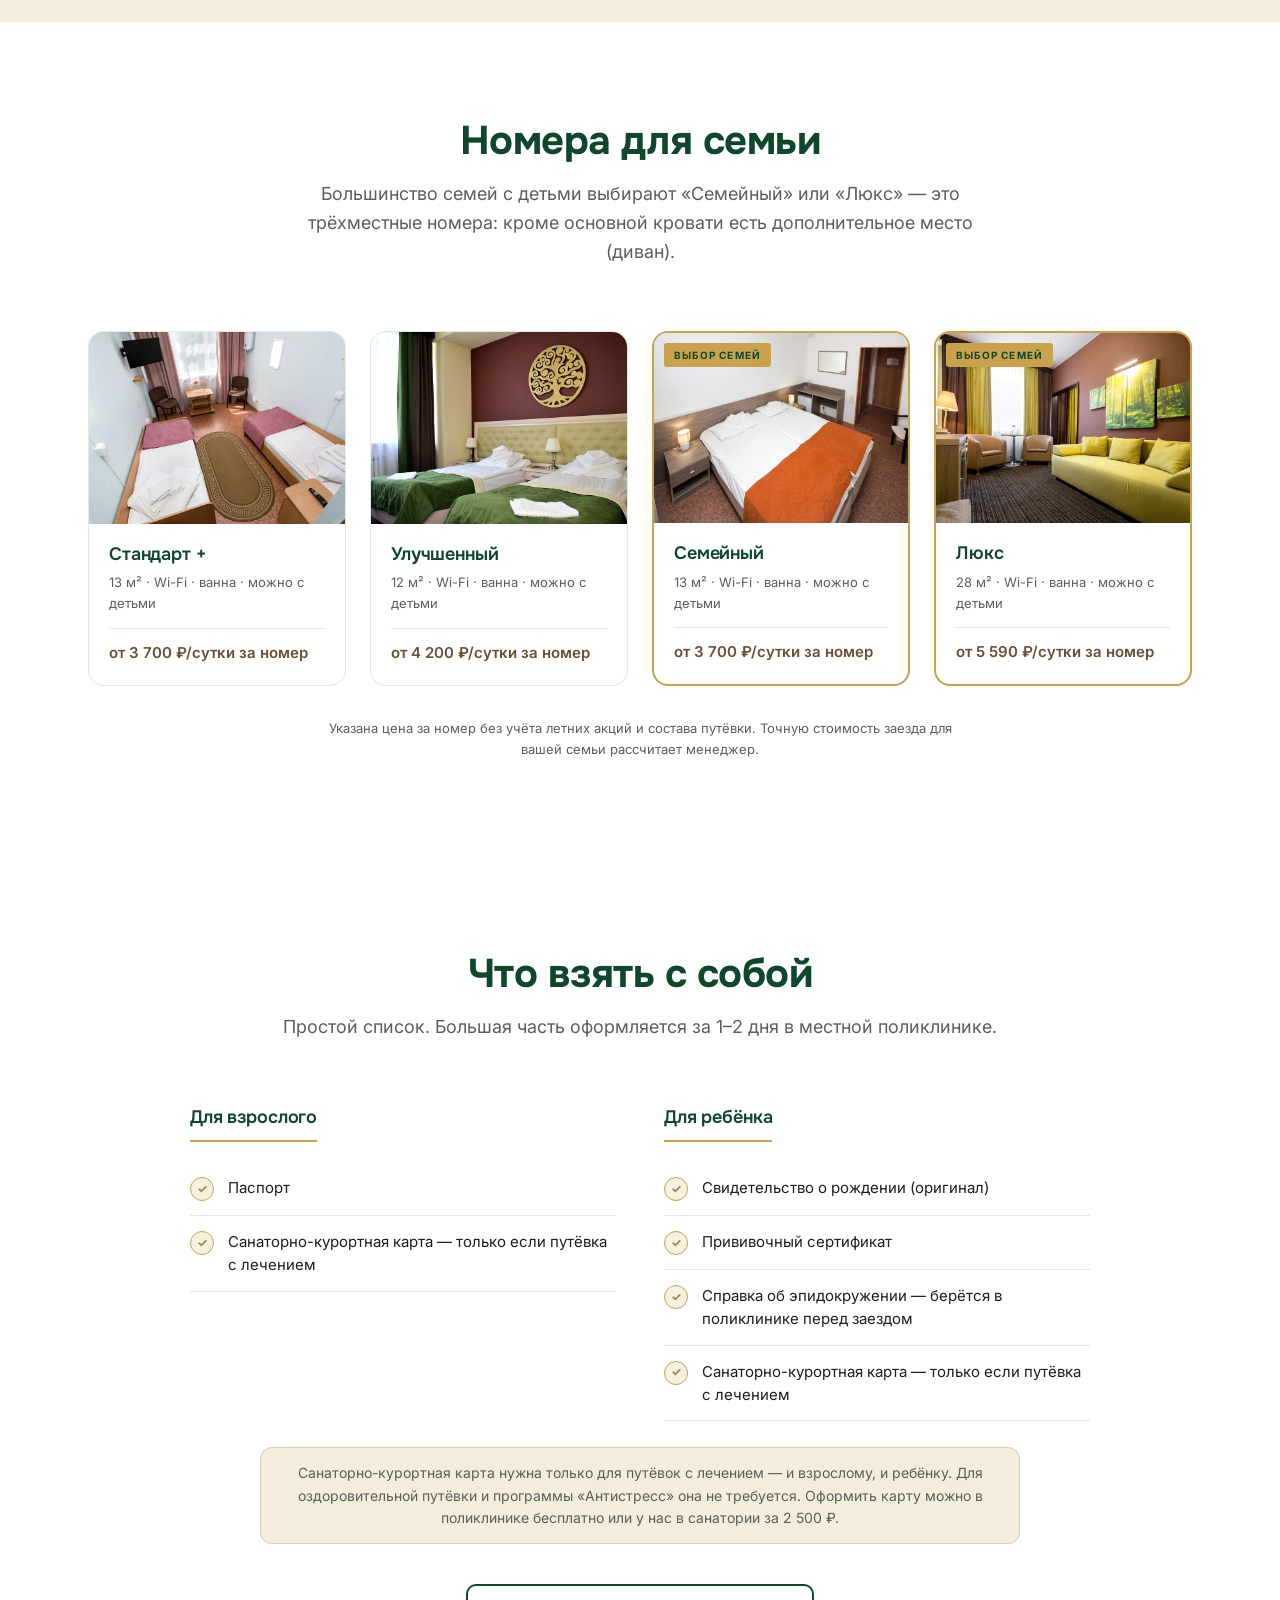
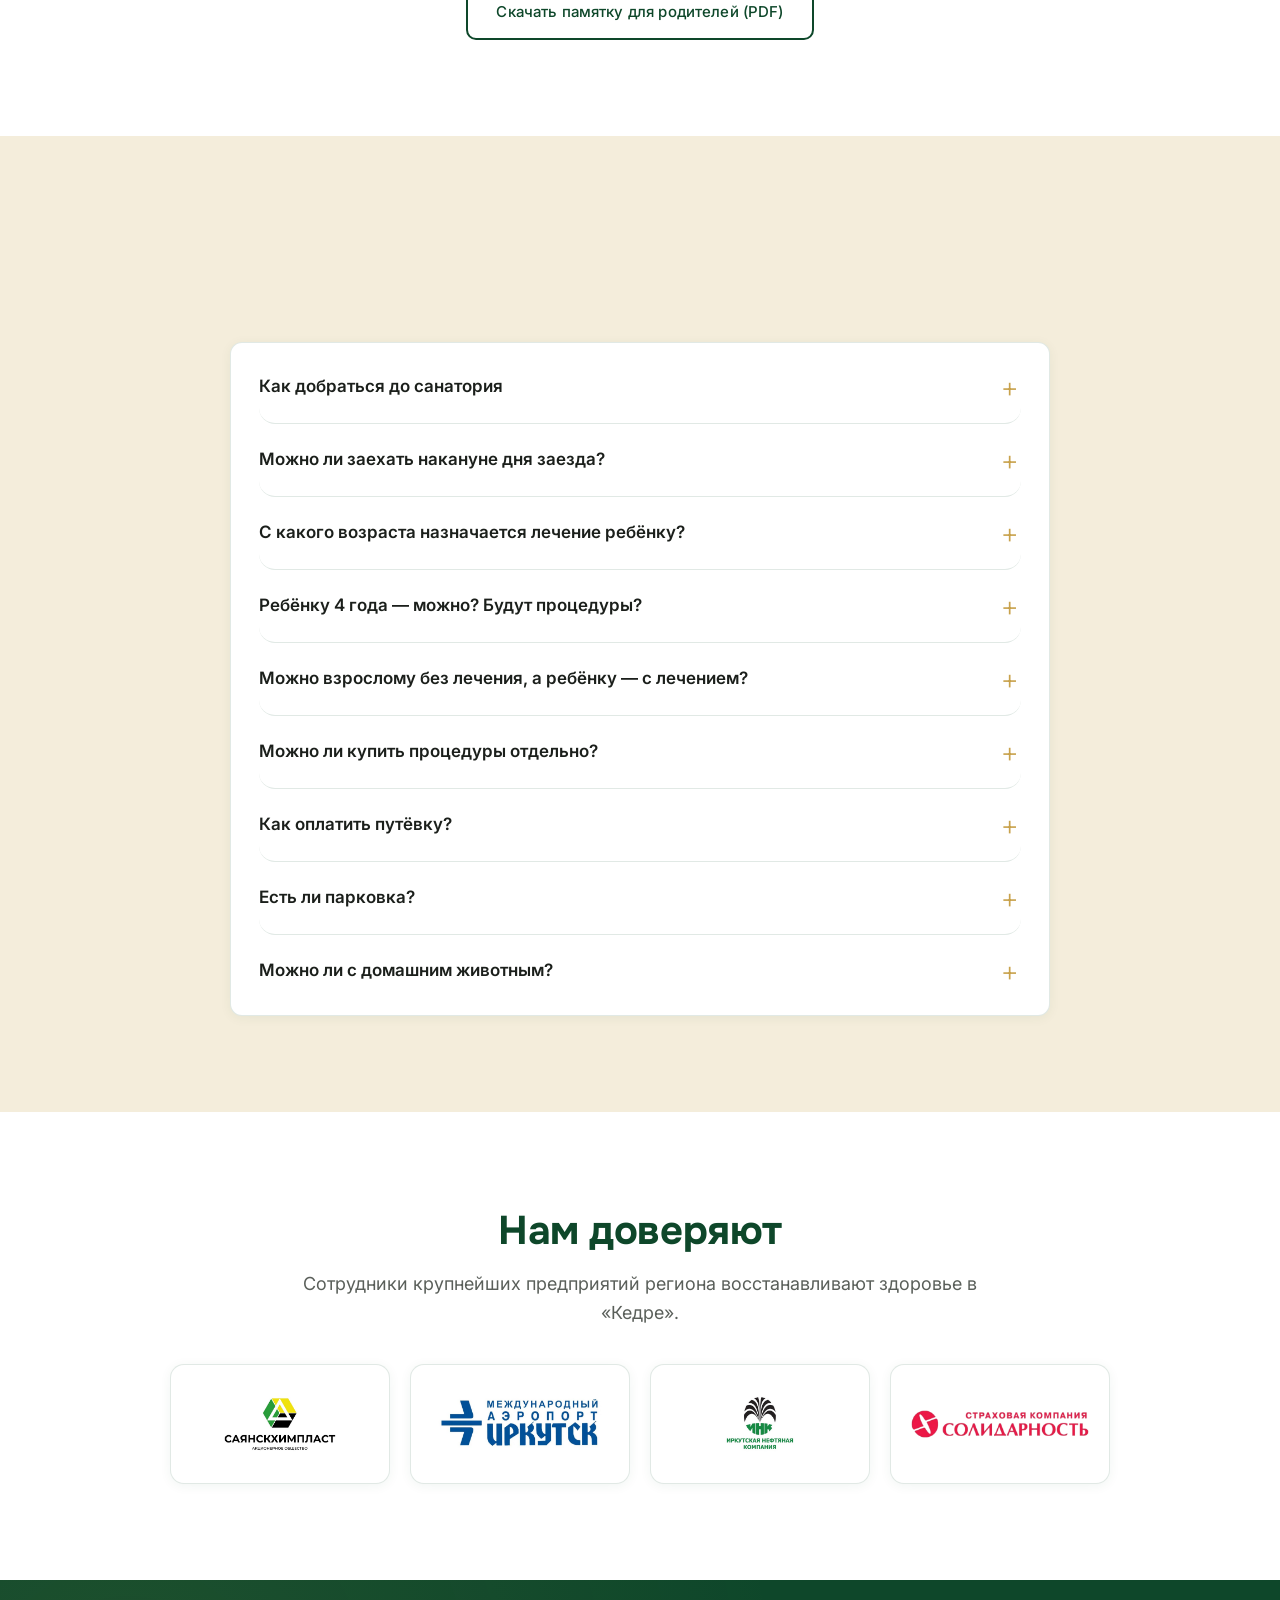
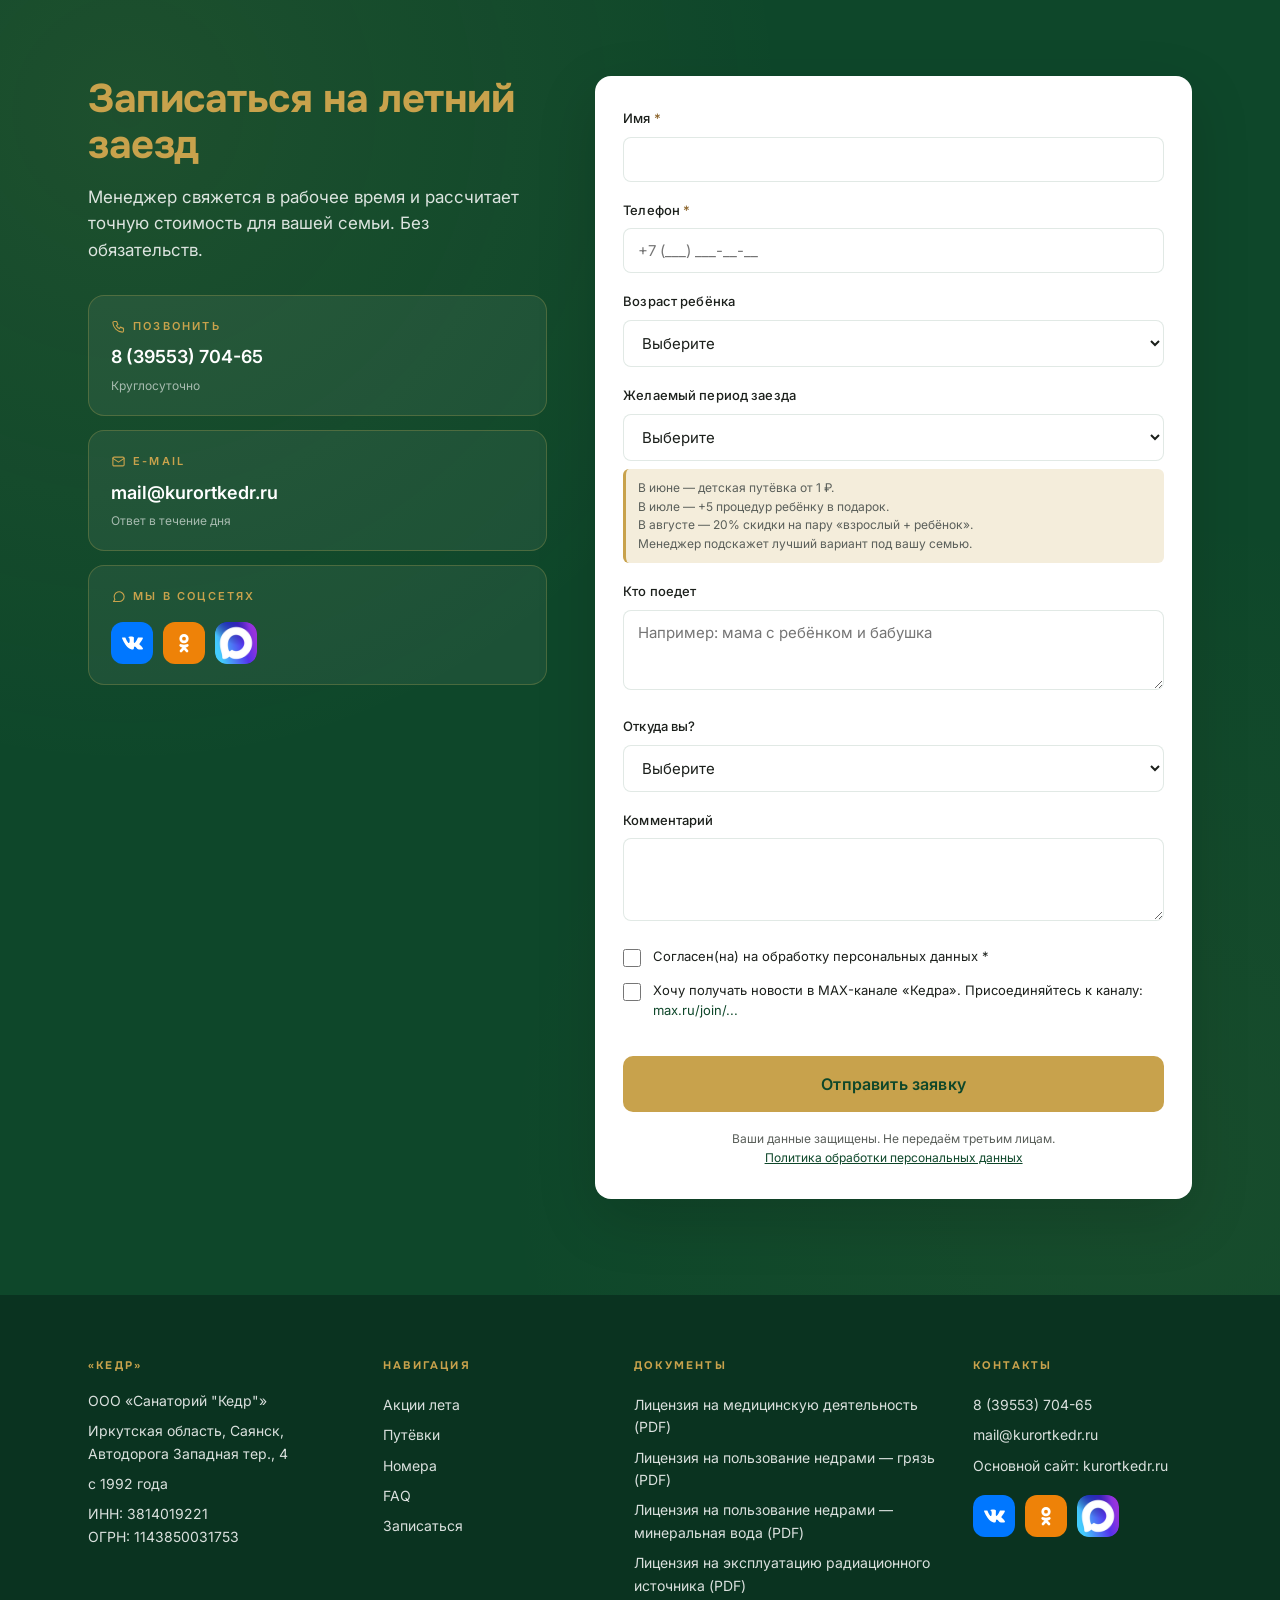
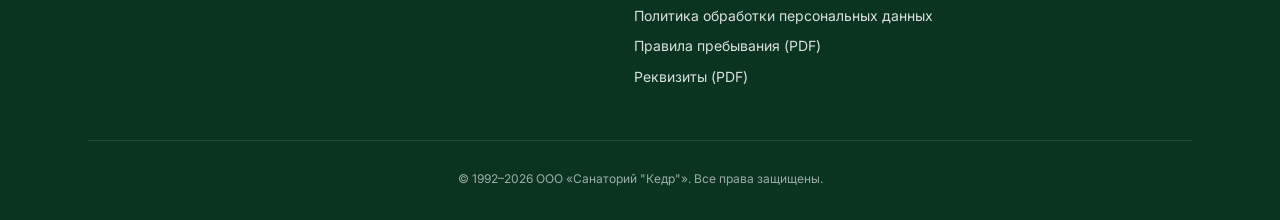
==== commit 1471e3fd: "Add files via upload" ====
--- a/index.html
+++ b/index.html
@@ -133,12 +133,12 @@
 
         <h1>
           Лето в «Кедре» —
-          <span class="accent">для всей семьи.</span>
+          <span class="accent">для всей семьи</span>
         </h1>
 
         <p class="hero__subtitle">
-          Лето, которое запомнит ребёнок, — а вы за короткий заезд
-          заметно поправите здоровье.
+          Ребёнку — каникулы и крепкий иммунитет,
+          вам — отдых и восстановление сил.
         </p>
 
         <div class="hero__actions">
@@ -165,11 +165,12 @@
       <div class="container">
         <div class="about-grid">
           <div class="about-text">
-            <h2>Санаторий «Кедр». Саянск, Иркутская область.</h2>
+            <h2>Санаторий «Кедр»<br><span class="about-h2-sub">Саянск, Иркутская область</span></h2>
             <p>
-              «Кедр» — многопрофильный санаторий в сосновом бору
-              Присаянья. Лечим, оздоравливаем, принимаем семьи с детьми.
-              Работаем круглый год, но летом — особенный сезон.
+              Представьте: утро пахнет хвоей, ребёнок убежал на зарядку
+              с аниматорами, а у вас впереди процедуры и целый день
+              без спешки. Это «Кедр» — санаторий в сосновом бору
+              Присаянья. Почувствуйте тепло сибирского лета.
             </p>
             <p>
               Летом в «Кедре» собираются три истории: дети на каникулах,
@@ -183,8 +184,10 @@
             <div class="route-map__overlay">
               <span>Открыть в Яндекс.Картах →</span>
             </div>
-            <div class="route-map__caption">
-              ~250 км · ~4 часа на машине · электричка до Зимы
+            <div class="route-map__caption route-map__caption--rows">
+              <span>Иркутск — Саянск</span>
+              <span>~300 км на автомобиле</span>
+              <span>Трансфер</span>
             </div>
           </a>
         </div>
@@ -204,7 +207,8 @@
         <div class="offers-grid" data-reveal-group>
 
           <!-- Карточка 1 — ИЮНЬ -->
-          <article class="offer-card">
+          <article class="offer-card offer-card--june">
+            <span class="offer-hit">Хит лета</span>
             <div class="offer-card__badge">
               <span class="badge badge-gold">1–23 июня</span>
             </div>
@@ -213,19 +217,19 @@
             <div class="offer-card__highlight">Детская путёвка — <strong>от 1&nbsp;₽</strong></div>
 
             <div class="offer-card__body">
-              <p>
-                Главная летняя выгода. Ребёнок на дополнительном месте
-                в номере с родителями — <strong>1&nbsp;₽ в день</strong> по
-                оздоровительной путёвке (по путёвке с лечением — 500&nbsp;₽ в день).
-                А на отдельное место для ребёнка — скидка 70%.
-              </p>
-            </div>
-
-            <a href="#form" class="btn btn-outline-dark">Узнать стоимость для моей семьи</a>
+              <p>Главная летняя выгода:</p>
+              <ul class="offer-card__points">
+                <li>ребёнок на дополнительном месте в номере с родителями — <strong>1&nbsp;₽ в день</strong> по оздоровительной путёвке;</li>
+                <li>по путёвке с лечением — <strong>500&nbsp;₽ в день</strong>;</li>
+                <li>на основное место для ребёнка — <strong>скидка 70%</strong>.</li>
+              </ul>
+            </div>
+
+            <a href="#form" class="btn btn-outline-dark">Записаться на июнь</a>
           </article>
 
           <!-- Карточка 2 — ИЮЛЬ -->
-          <article class="offer-card">
+          <article class="offer-card offer-card--july">
             <div class="offer-card__badge">
               <span class="badge badge-gold">1–31 июля</span>
             </div>
@@ -238,37 +242,28 @@
                 в подарок:
               </p>
               <ul class="offer-card__list">
-                <li>🌊 Бассейн</li>
-                <li>🌿 Фитотерапия (травяной чай)</li>
-                <li>💨 Ингаляции</li>
-                <li>⚡ Физиотерапия</li>
-                <li>💧 Водолечение (ванны)</li>
+                <li><svg class="li-icon" viewBox="0 0 24 24" fill="none" stroke="currentColor" stroke-width="1.7" stroke-linecap="round" stroke-linejoin="round" aria-hidden="true"><path d="M2 13c2-2.2 4-2.2 6 0s4 2.2 6 0 4-2.2 6 0"/><path d="M2 18c2-2.2 4-2.2 6 0s4 2.2 6 0 4-2.2 6 0"/></svg><span>Бассейн</span></li>
+                <li><svg class="li-icon" viewBox="0 0 24 24" fill="none" stroke="currentColor" stroke-width="1.7" stroke-linecap="round" stroke-linejoin="round" aria-hidden="true"><path d="M5 19.5c0-7.5 4.5-11.5 13-11.5 0 8.5-4.5 12.5-13 11.5z"/><path d="M5 19.5c3.2-4.4 6.4-6.6 9.6-7.6"/></svg><span>Фитотерапия (травяной чай)</span></li>
+                <li><svg class="li-icon" viewBox="0 0 24 24" fill="none" stroke="currentColor" stroke-width="1.7" stroke-linecap="round" stroke-linejoin="round" aria-hidden="true"><path d="M3 8h9.5a2.5 2.5 0 1 0-2.5-2.5"/><path d="M3 12h13.5a2.5 2.5 0 1 1-2.5 2.5"/><path d="M3 16h7"/></svg><span>Ингаляции</span></li>
+                <li><svg class="li-icon" viewBox="0 0 24 24" fill="none" stroke="currentColor" stroke-width="1.7" stroke-linecap="round" stroke-linejoin="round" aria-hidden="true"><path d="M13 2 4.5 13.5H11l-1.5 8.5L18 10.5h-6.5L13 2z"/></svg><span>Физиотерапия</span></li>
+                <li><svg class="li-icon" viewBox="0 0 24 24" fill="none" stroke="currentColor" stroke-width="1.7" stroke-linecap="round" stroke-linejoin="round" aria-hidden="true"><path d="M12 3.5c3.3 3.8 5.7 6.8 5.7 9.9a5.7 5.7 0 0 1-11.4 0c0-3.1 2.4-6.1 5.7-9.9z"/></svg><span>Водолечение (ванны)</span></li>
               </ul>
-              <p class="muted mt-16">
-                Акция распространяется и на ранние брони в июне и августе
-                при условии предоплаты.
-              </p>
             </div>
 
             <a href="#form" class="btn btn-outline-dark">Записаться на июль</a>
           </article>
 
           <!-- Карточка 3 — АВГУСТ -->
-          <article class="offer-card">
+          <article class="offer-card offer-card--aug">
             <div class="offer-card__badge">
               <span class="badge badge-gold">1–31 августа</span>
             </div>
             <h3>«Салют, семья!»</h3>
-            <div class="offer-card__sub">Минус 20% на пару «взрослый + ребёнок»</div>
+            <div class="offer-card__sub">Скидка на семейный отдых в санатории</div>
 
             <div class="offer-card__body">
               <p>
-                Берём пару «взрослый + ребёнок» — и она едет со скидкой
-                <strong>20%</strong>.
-              </p>
-              <p>
-                Несколько пар в семье (например, мама с ребёнком и бабушка
-                со вторым) — скидка на каждую.
+                Все путёвки «взрослый + ребёнок» — скидка <strong>20%</strong>.
               </p>
             </div>
 
@@ -296,9 +291,8 @@
         <div class="section-header" data-reveal>
           <h2>Путёвка с лечением или оздоровительная — в чём разница</h2>
           <p>
-            Оздоровительная — для лёгкого отдыха и коротких заездов.
-            Путёвка с лечением — чтобы за заезд реально пролечиться
-            и почувствовать результат. Что выбрать — зависит от вашей задачи.
+            Ваши цели — наш ориентир: подберём вариант индивидуально
+            для вас, чтобы добиться желаемого результата.
           </p>
         </div>
 
@@ -307,13 +301,13 @@
           <!-- Карточка А — С лечением (выделена, приоритет) -->
           <article class="putevka-card putevka-card--featured" data-badge="Выбор для здоровья">
             <h3>Путёвка с лечением</h3>
-            <div class="putevka-card__sub">Курс лечения · ощутимый результат</div>
+            <div class="putevka-card__sub">Для тех, кто хочет укрепить здоровье и добиться заметных улучшений в качестве жизни</div>
 
             <div class="putevka-card__section">
               <div class="putevka-card__section-title">Что включено</div>
               <ul>
                 <li>Проживание в выбранной категории номера</li>
-                <li>Питание (4 раза для взрослого, 5 раз для ребёнка)</li>
+                <li>Питание (четырёхразовое для взрослых, пятиразовое для детей)</li>
                 <li>Приём врача с назначениями</li>
                 <li>Индивидуальный комплекс лечебных процедур</li>
                 <li>Контроль динамики лечения</li>
@@ -322,7 +316,7 @@
 
             <div class="putevka-card__section">
               <div class="putevka-card__section-title">Документы</div>
-              <p>📋 Нужна санаторно-курортная карта. Оформляется в поликлинике бесплатно или в санатории за дополнительную плату.</p>
+              <p><svg class="doc-ic doc-ic--doc" viewBox="0 0 24 24" fill="none" stroke="currentColor" stroke-width="1.8" stroke-linecap="round" stroke-linejoin="round" aria-hidden="true"><path d="M14 3H7a2 2 0 0 0-2 2v14a2 2 0 0 0 2 2h10a2 2 0 0 0 2-2V8z"/><path d="M14 3v5h5"/><path d="M9 13h6M9 17h6"/></svg> Нужна санаторно-курортная карта. Оформляется в поликлинике бесплатно или в санатории за дополнительную плату.</p>
             </div>
 
             <div class="putevka-card__section">
@@ -339,20 +333,20 @@
           <!-- Карточка Б — Оздоровительная -->
           <article class="putevka-card">
             <h3>Оздоровительная путёвка</h3>
-            <div class="putevka-card__sub">Профилактика и отдых · для коротких заездов</div>
+            <div class="putevka-card__sub">Для отдыха и коротких поездок, чтобы расслабиться и восстановить силы</div>
 
             <div class="putevka-card__section">
               <div class="putevka-card__section-title">Что включено</div>
               <ul>
                 <li>Проживание в выбранной категории номера</li>
-                <li>Питание (4 раза для взрослого, 5 раз для ребёнка)</li>
+                <li>Питание (четырёхразовое для взрослых, пятиразовое для детей)</li>
                 <li>Осмотр терапевта в первый день</li>
               </ul>
             </div>
 
             <div class="putevka-card__section">
               <div class="putevka-card__section-title">Документы</div>
-              <p>✅ Санаторно-курортная карта <strong>не требуется</strong></p>
+              <p><svg class="doc-ic doc-ic--ok" viewBox="0 0 24 24" fill="none" stroke="currentColor" stroke-width="2" stroke-linecap="round" stroke-linejoin="round" aria-hidden="true"><circle cx="12" cy="12" r="9"/><path d="m8.5 12.5 2.4 2.4 4.6-5.3"/></svg> Санаторно-курортная карта <strong>не требуется</strong> — как и для программы «Антистресс»</p>
             </div>
 
             <div class="putevka-card__section">
@@ -360,7 +354,6 @@
               <p>Семьям с детьми без конкретного медицинского диагноза — для отдыха и профилактики.</p>
             </div>
 
-            <p class="muted">Подходит под все три летние акции.</p>
           </article>
 
         </div>
@@ -380,65 +373,74 @@
 
         <div class="reasons" data-reveal-group>
 
-          <!-- Причина 1 — природные факторы (аккордеон) -->
+          <!-- Причина 1 — восстановление здоровья (аккордеон) -->
           <div class="reason">
             <div class="reason__num">1</div>
             <div class="reason__body">
-              <h3>Уникальные природные факторы</h3>
+              <h3>Восстановление здоровья: детям — иммунитет, взрослым — антистресс</h3>
               <p>
-                Три природных лечебных фактора — прямо на территории санатория.
-                Это безопасно и при правильной дозировке подходит даже детям:
-                процедуры назначает врач по показаниям.
+                Главный результат заезда — окрепшая семья. Каждому своё:
+                детям — то, что укрепляет, взрослым — то, что восстанавливает.
               </p>
               <div class="accordion">
                 <div class="accordion-item">
                   <button class="accordion-question" aria-expanded="false">
                     <span class="accordion-q-text">
                       <svg class="accordion-q-icon" viewBox="0 0 24 24" fill="none" stroke="currentColor" stroke-width="1.6" stroke-linecap="round" stroke-linejoin="round" aria-hidden="true">
-                        <circle cx="12" cy="12" r="1.6"/>
-                        <ellipse cx="12" cy="12" rx="10" ry="4.2"/>
-                        <ellipse cx="12" cy="12" rx="10" ry="4.2" transform="rotate(60 12 12)"/>
-                        <ellipse cx="12" cy="12" rx="10" ry="4.2" transform="rotate(120 12 12)"/>
+                        <path d="M12 3l7 3v5.2c0 4.3-2.9 7.6-7 8.8-4.1-1.2-7-4.5-7-8.8V6l7-3z"/>
+                        <path d="M12 8.5v6M9 11.5h6"/>
                       </svg>
-                      <span>Радонотерапия в собственной лаборатории</span>
+                      <span>Ребёнку — крепкий иммунитет</span>
                     </span>
                     <span class="accordion-icon">+</span>
                   </button>
                   <div class="accordion-answer">
-                    <img class="accordion-photo" src="assets/img/factors/radon.jpg" alt="Радоновая ванна с дозировкой в санатории «Кедр»" loading="lazy">
-                    <p>Единственное место такого уровня от Дальнего Востока до Омска, где принимают радоновые ванны с точной дозировкой. Помогает при заболеваниях суставов, кожи, нервной системы.</p>
-                    <p class="accordion-disclaimer">Имеются противопоказания. Необходима консультация специалиста.</p>
+                    <img class="accordion-photo" src="assets/img/reasons/kids-aktiv.jpg" alt="Дети играют на свежем воздухе в сосновом бору санатория" loading="lazy">
+                    <p>Бассейн, прогулки в сосновом бору, закаливание и процедуры по назначению врача — всё работает на защитные силы организма. Результат — меньше простуд в учебном году.</p>
                   </div>
                 </div>
                 <div class="accordion-item">
                   <button class="accordion-question" aria-expanded="false">
                     <span class="accordion-q-text">
                       <svg class="accordion-q-icon" viewBox="0 0 24 24" fill="none" stroke="currentColor" stroke-width="1.6" stroke-linecap="round" stroke-linejoin="round" aria-hidden="true">
-                        <path d="M12 3c3.5 4 6 7.2 6 10.5a6 6 0 0 1-12 0C6 10.2 8.5 7 12 3z"/>
+                        <path d="M20.5 13.5A8.5 8.5 0 1 1 10.5 3.5a7 7 0 0 0 10 10z"/>
                       </svg>
-                      <span>Минеральная вода «Ордайская-1» и «Ордайская-2»</span>
+                      <span>Родителям — антистресс</span>
                     </span>
                     <span class="accordion-icon">+</span>
                   </button>
                   <div class="accordion-answer">
-                    <img class="accordion-photo" src="assets/img/factors/mineral-water.jpg" alt="Бювет с минеральной водой в санатории «Кедр»" loading="lazy">
-                    <p>Прямо из скважины на территории санатория. Помогает при заболеваниях желудочно-кишечного тракта и нарушениях обмена веществ.</p>
+                    <img class="accordion-photo" src="assets/img/reasons/relax-gamak.jpg" alt="Родители отдыхают в гамаках в сосновом бору" loading="lazy">
+                    <p>Уходят тревожность, утомляемость и раздражительность. Нормализуется сон, возвращаются силы и хорошее настроение, организм легче переносит стрессовые нагрузки.</p>
                   </div>
                 </div>
                 <div class="accordion-item">
                   <button class="accordion-question" aria-expanded="false">
                     <span class="accordion-q-text">
                       <svg class="accordion-q-icon" viewBox="0 0 24 24" fill="none" stroke="currentColor" stroke-width="1.6" stroke-linecap="round" stroke-linejoin="round" aria-hidden="true">
-                        <path d="M5 21c0-8 5-13 14-13 0 9-5 14-14 13z"/>
-                        <path d="M5 21c4-5 8-7 12-8"/>
+                        <path d="M10 3h4M11 3v5.5l-4.6 8.3A2 2 0 0 0 8.2 20h7.6a2 2 0 0 0 1.8-3.2L13 8.5V3"/>
                       </svg>
-                      <span>Торфяная грязь с клюквенных болот Присаянья</span>
+                      <span>Как мы это делаем</span>
                     </span>
                     <span class="accordion-icon">+</span>
                   </button>
                   <div class="accordion-answer">
-                    <img class="accordion-photo" src="assets/img/factors/mud.jpg" alt="Процедура грязелечения торфяной грязью" loading="lazy">
-                    <p>Природный лечебный фактор. Особенно эффективна для лечения суставов, спины и кожных заболеваний. Заготавливается рядом с санаторием.</p>
+                    <div class="accordion-photos">
+                      <figure>
+                        <img src="assets/img/factors/radon.jpg" alt="Радоновая ванна с дозировкой в санатории «Кедр»" loading="lazy">
+                        <figcaption>Радонотерапия</figcaption>
+                      </figure>
+                      <figure>
+                        <img src="assets/img/factors/mineral-water.jpg" alt="Бювет с минеральной водой в санатории «Кедр»" loading="lazy">
+                        <figcaption>Минеральная вода</figcaption>
+                      </figure>
+                      <figure>
+                        <img src="assets/img/factors/mud.jpg" alt="Процедура грязелечения торфяной грязью" loading="lazy">
+                        <figcaption>Торфяная грязь</figcaption>
+                      </figure>
+                    </div>
+                    <p>Три природных лечебных фактора — прямо на территории санатория: радонотерапия в собственной лаборатории, минеральная вода «Ордайская-1» и «Ордайская-2», торфяная грязь с клюквенных болот Присаянья. Индивидуальный комплекс процедур подбирает врач по показаниям.</p>
+                    <p class="accordion-disclaimer">Имеются противопоказания. Необходима консультация специалиста.</p>
                   </div>
                 </div>
               </div>
@@ -457,8 +459,19 @@
               </p>
               <p>
                 Пока взрослые отдыхают и проходят лечение — дети заняты делом
-                под присмотром вожатых. О них не нужно переживать.
+                под присмотром аниматоров: безопасно, комфортно и интересно.
+                О них не нужно переживать.
               </p>
+              <div class="reason-duo">
+                <figure>
+                  <img src="assets/img/reasons/galo-vzroslye.jpg" alt="Взрослые на процедуре в галокамере" loading="lazy">
+                  <figcaption>Родители — на процедурах</figcaption>
+                </figure>
+                <figure>
+                  <img src="assets/img/reasons/deti-animatory.jpg" alt="Дети с аниматорами в детском клубе" loading="lazy">
+                  <figcaption>Дети — с аниматорами</figcaption>
+                </figure>
+              </div>
             </div>
           </div>
 
@@ -477,6 +490,9 @@
                 Здесь налаживается то, на что в обычной жизни не хватает
                 времени, — живая связь между поколениями.
               </p>
+              <div class="reason__photo">
+                <img src="assets/img/reasons/family-vmeste.jpg" alt="Семья вместе на качелях в сосновом бору санатория «Кедр»" loading="lazy">
+              </div>
             </div>
           </div>
 
@@ -501,7 +517,7 @@
 
         <p class="kids-tg">
           Чем заняты дети прямо сейчас — смотрите в
-          <a href="https://t.me/sayanskKedr" target="_blank" rel="noopener">Telegram-канале вожатых</a>.
+          <a href="https://t.me/sayanskKedr" target="_blank" rel="noopener">Telegram-канале аниматоров</a>.
         </p>
 
         <div class="kids-grid" data-reveal-group>
@@ -544,7 +560,7 @@
               </svg>
             </div>
             <h3>Детский клуб «Клюква»</h3>
-            <p>Своё оборудованное пространство и студенческий педагогический отряд «Гном» на каникулы — это педагоги, а не случайные люди. Мастер-классы, настолки, мультфильмы, экскурсии.</p>
+            <p>Своё оборудованное пространство и студенческий педагогический отряд «ГНОМ» на каникулы — это педагоги, а не случайные люди. Мастер-классы, настолки, мультфильмы, экскурсии.</p>
           </div>
 
           <div class="kids-card">
@@ -592,13 +608,13 @@
 
         <div class="kids-photos">
           <div class="kids-photo">
-            <img src="assets/img/kids/kids-master-class.jpg" alt="Дети на мастер-классе в детском клубе «Клюква»" loading="lazy">
+            <img src="assets/img/kids/kids-master-class.jpg" alt="Мастер-класс в детском клубе «Клюква»: цветы своими руками" loading="lazy">
           </div>
           <div class="kids-photo">
-            <img src="assets/img/kids/kids-zaryadka.jpg" alt="Утренняя зарядка с вожатым" loading="lazy">
+            <img src="assets/img/kids/kids-zaryadka.jpg" alt="Праздник с аниматорами: награждение детей грамотами" loading="lazy">
           </div>
           <div class="kids-photo">
-            <img src="assets/img/kids/kids-game.jpg" alt="Игры с вожатым в детском клубе" loading="lazy">
+            <img src="assets/img/kids/kids-game.jpg" alt="Творческое занятие с аниматорами в детском клубе" loading="lazy">
           </div>
         </div>
       </div>
@@ -613,7 +629,7 @@
         <div class="section-header" data-reveal>
           <h2>Параллельно — ваше оздоровление</h2>
           <p>
-            Пока детьми занимаются вожатые — вы посещаете свои
+            Пока детьми занимаются аниматоры — вы посещаете свои
             процедуры, которые назначил терапевт.
           </p>
         </div>
@@ -720,7 +736,7 @@
                 </div>
               </div>
             </div>
-            <p class="adult-procedures-note">Конкретный комплекс процедур подбирает врач по показаниям.</p>
+            <p class="adult-procedures-note">Индивидуальный комплекс процедур подбирает врач по показаниям.</p>
           </div>
 
         </div>
@@ -746,7 +762,7 @@
 
           <article class="room-card">
             <div class="room-card__image">
-              <img src="assets/img/rooms/room-standard-plus.jpg" alt="Номер Стандарт+" loading="lazy">
+              <img src="assets/img/rooms/room-standard-plus.jpg" alt="Номер Стандарт+ — две раздельные кровати" loading="lazy">
             </div>
             <div class="room-card__body">
               <h3>Стандарт +</h3>
@@ -820,21 +836,29 @@
           <div class="docs-col">
             <h3>Для взрослого</h3>
             <ul>
-              <li><span class="docs-col__check">✓</span> Паспорт</li>
-              <li><span class="docs-col__check">✓</span> Санаторно-курортная карта (если путёвка с лечением) — оформляется в поликлинике бесплатно или у нас в санатории за 2 500 ₽</li>
+              <li><span class="docs-col__check">✓</span><span>Паспорт</span></li>
+              <li><span class="docs-col__check">✓</span><span>Санаторно-курортная карта — только если путёвка с лечением</span></li>
             </ul>
           </div>
 
           <div class="docs-col">
             <h3>Для ребёнка</h3>
             <ul>
-              <li><span class="docs-col__check">✓</span> Свидетельство о рождении (оригинал)</li>
-              <li><span class="docs-col__check">✓</span> Прививочный сертификат</li>
-              <li><span class="docs-col__check">✓</span> Справка об эпидокружении (об отсутствии контактов с инфекционными больными) — берётся в поликлинике перед заездом</li>
+              <li><span class="docs-col__check">✓</span><span>Свидетельство о рождении (оригинал)</span></li>
+              <li><span class="docs-col__check">✓</span><span>Прививочный сертификат</span></li>
+              <li><span class="docs-col__check">✓</span><span>Справка об эпидокружении — берётся в поликлинике перед заездом</span></li>
+              <li><span class="docs-col__check">✓</span><span>Санаторно-курортная карта — только если путёвка с лечением</span></li>
             </ul>
           </div>
 
         </div>
+
+        <p class="docs-note">
+          Санаторно-курортная карта нужна только для путёвок с лечением —
+          и взрослому, и ребёнку. Для оздоровительной путёвки и программы
+          «Антистресс» она не требуется. Оформить карту можно в поликлинике
+          бесплатно или у нас в санатории за 2&nbsp;500&nbsp;₽.
+        </p>
 
         <div class="docs-action">
           <a href="assets/docs/pamyatka-roditelyam.pdf" class="btn btn-outline-dark" download>
@@ -874,11 +898,71 @@
 
           <div class="faq-item">
             <button class="faq-question" aria-expanded="false">
-              <span>Дата и время заезда</span>
+              <span>Можно ли заехать накануне дня заезда?</span>
               <span class="faq-icon">+</span>
             </button>
             <div class="faq-answer">
-              Приехать в санаторий можно накануне даты заезда после 19:00. Если приехать раньше, то за каждый час до 19:00 нужно будет внести доплату.
+              Да. Накануне даты начала путёвки заселение возможно с 19:00. Если хотите приехать ещё раньше — доплата за каждый час до 19:00, при наличии свободных номеров.
+            </div>
+          </div>
+
+          <div class="faq-item">
+            <button class="faq-question" aria-expanded="false">
+              <span>С какого возраста назначается лечение ребёнку?</span>
+              <span class="faq-icon">+</span>
+            </button>
+            <div class="faq-answer">
+              С 4 лет, по показаниям. Индивидуальный комплекс назначает терапевт санатория на приёме в первый день заезда.
+            </div>
+          </div>
+
+          <div class="faq-item">
+            <button class="faq-question" aria-expanded="false">
+              <span>Ребёнку 4 года — можно? Будут процедуры?</span>
+              <span class="faq-icon">+</span>
+            </button>
+            <div class="faq-answer">
+              Да. С 4 лет врач уже назначает процедуры по показаниям: галокамера, ингаляции, фитотерапия, ЛФК, кислородный коктейль, детский массаж.
+            </div>
+          </div>
+
+          <div class="faq-item">
+            <button class="faq-question" aria-expanded="false">
+              <span>Можно взрослому без лечения, а ребёнку — с лечением?</span>
+              <span class="faq-icon">+</span>
+            </button>
+            <div class="faq-answer">
+              Да, путёвки свободно комбинируются: взрослый — по оздоровительной, ребёнок — с лечением (ему понадобится санаторно-курортная карта). И наоборот.
+            </div>
+          </div>
+
+          <div class="faq-item">
+            <button class="faq-question" aria-expanded="false">
+              <span>Можно ли купить процедуры отдельно?</span>
+              <span class="faq-icon">+</span>
+            </button>
+            <div class="faq-answer">
+              Да, при отсутствии противопоказаний — их определит врач санатория на консультации.
+            </div>
+          </div>
+
+          <div class="faq-item">
+            <button class="faq-question" aria-expanded="false">
+              <span>Как оплатить путёвку?</span>
+              <span class="faq-icon">+</span>
+            </button>
+            <div class="faq-answer">
+              После разговора с менеджером вносится предоплата 50% — в течение 7 дней. Оплатить можно в банке по реквизитам санатория: менеджер вышлет их при бронировании, либо скачайте PDF «Реквизиты» в разделе «Документы» внизу этой страницы. Или лично в нашем представительстве в Иркутске: бульвар Гагарина, 68В, 1 этаж.
+            </div>
+          </div>
+
+          <div class="faq-item">
+            <button class="faq-question" aria-expanded="false">
+              <span>Есть ли парковка?</span>
+              <span class="faq-icon">+</span>
+            </button>
+            <div class="faq-answer">
+              Да, на территории — охраняемая платная парковка. А гостям номеров «Люкс» парковка уже включена в стоимость путёвки.
             </div>
           </div>
 
@@ -935,7 +1019,7 @@
 
           <div class="contact-cards">
             <div class="contact-card">
-              <div class="contact-card__label">📞 Позвонить</div>
+              <div class="contact-card__label"><svg class="label-icon" viewBox="0 0 24 24" fill="none" stroke="currentColor" stroke-width="1.8" stroke-linecap="round" stroke-linejoin="round" aria-hidden="true"><path d="M5 4h4l2 5-2.5 1.5a11 11 0 0 0 5 5L15 13l5 2v4a2 2 0 0 1-2 2A16 16 0 0 1 3 6a2 2 0 0 1 2-2z"/></svg> Позвонить</div>
               <div class="contact-card__value">
                 <a href="tel:+73955370465">8 (39553) 704-65</a>
               </div>
@@ -943,11 +1027,26 @@
             </div>
 
             <div class="contact-card">
-              <div class="contact-card__label">✉️ E-mail</div>
+              <div class="contact-card__label"><svg class="label-icon" viewBox="0 0 24 24" fill="none" stroke="currentColor" stroke-width="1.8" stroke-linecap="round" stroke-linejoin="round" aria-hidden="true"><rect x="3" y="5" width="18" height="14" rx="2"/><path d="m3 7 9 6 9-6"/></svg> E-mail</div>
               <div class="contact-card__value">
                 <a href="mailto:mail@kurortkedr.ru">mail@kurortkedr.ru</a>
               </div>
               <div class="contact-card__hint">Ответ в течение дня</div>
+            </div>
+
+            <div class="contact-card">
+              <div class="contact-card__label"><svg class="label-icon" viewBox="0 0 24 24" fill="none" stroke="currentColor" stroke-width="1.8" stroke-linecap="round" stroke-linejoin="round" aria-hidden="true"><path d="M21 12a8 8 0 0 1-8 8H4l2.2-3.3A8 8 0 1 1 21 12z"/></svg> Мы в соцсетях</div>
+              <div class="socials">
+                <a class="social-btn social-btn--vk" href="https://vk.com/kurortkedr" target="_blank" rel="noopener" aria-label="ВКонтакте">
+                  <svg viewBox="0 0 24 24" aria-hidden="true"><path d="M13.162 18.994c.609 0 .858-.406.851-.915-.031-1.917.714-2.949 2.059-1.604 1.488 1.488 1.796 2.519 3.603 2.519h3.2c.808 0 1.126-.26 1.126-.668 0-.863-1.421-2.386-2.625-3.504-1.686-1.565-1.765-1.602-.313-3.486 1.801-2.339 4.157-5.336 2.073-5.336h-3.981c-.772 0-.828.435-1.103 1.083-.995 2.347-2.886 5.387-3.604 4.922-.751-.485-.407-2.406-.35-5.261.015-.754.011-1.271-1.141-1.539-.629-.145-1.241-.205-1.809-.205-2.273 0-3.841.953-2.95 1.119 1.571.293 1.42 3.692 1.054 5.16-.638 2.556-3.036-2.024-4.035-4.305-.241-.548-.315-.974-1.175-.974H1.93c-.491 0-.787.16-.787.516 0 .602 2.96 6.72 5.786 9.77 2.756 2.975 5.48 2.708 6.233 2.708z"/></svg>
+                </a>
+                <a class="social-btn social-btn--ok" href="https://ok.ru/kedrsayansk" target="_blank" rel="noopener" aria-label="Одноклассники">
+                  <svg viewBox="0 0 24 24" aria-hidden="true"><path d="M12 2.2a5.05 5.05 0 1 0 0 10.1 5.05 5.05 0 0 0 0-10.1zm0 7.14a2.09 2.09 0 1 1 0-4.18 2.09 2.09 0 0 1 0 4.18zm4.85 4.4a1.48 1.48 0 0 0-2.06-.42 8.53 8.53 0 0 1-5.58 0 1.48 1.48 0 1 0-1.64 2.47c.84.56 1.77.97 2.74 1.23l-2.63 2.63a1.48 1.48 0 1 0 2.1 2.1L12 19.4l2.22 2.35a1.48 1.48 0 0 0 2.1-2.1l-2.63-2.63a9.5 9.5 0 0 0 2.74-1.23 1.48 1.48 0 0 0 .42-2.05z"/></svg>
+                </a>
+                <a class="social-btn social-btn--max" href="https://max.ru/join/dLMtKIwz6O_Rf9-shVJ7WQ-XWctZspZykKA6kHwzJP4" target="_blank" rel="noopener" aria-label="MAX">
+                  <img src="assets/img/social/max.png" alt="MAX" loading="lazy">
+                </a>
+              </div>
             </div>
           </div>
         </div>
@@ -1100,6 +1199,7 @@
           <ul>
             <li><a href="assets/docs/licenziya-meddeyatelnost.pdf" target="_blank">Лицензия на медицинскую деятельность (PDF)</a></li>
             <li><a href="assets/docs/licenziya-nedra.pdf" target="_blank">Лицензия на пользование недрами — грязь (PDF)</a></li>
+            <li><a href="assets/docs/licenziya-nedra-minvoda.pdf" target="_blank">Лицензия на пользование недрами — минеральная вода (PDF)</a></li>
             <li><a href="assets/docs/licenziya-radon.pdf" target="_blank">Лицензия на эксплуатацию радиационного источника (PDF)</a></li>
             <li><a href="privacy.html" target="_blank">Политика обработки персональных данных</a></li>
             <li><a href="assets/docs/pravila-prebyvaniya.pdf" target="_blank">Правила пребывания (PDF)</a></li>
@@ -1114,6 +1214,17 @@
             <li><a href="mailto:mail@kurortkedr.ru">mail@kurortkedr.ru</a></li>
             <li><a href="https://kurortkedr.ru" target="_blank" rel="noopener">Основной сайт: kurortkedr.ru</a></li>
           </ul>
+          <div class="socials socials--footer">
+            <a class="social-btn social-btn--vk" href="https://vk.com/kurortkedr" target="_blank" rel="noopener" aria-label="ВКонтакте">
+              <svg viewBox="0 0 24 24" aria-hidden="true"><path d="M13.162 18.994c.609 0 .858-.406.851-.915-.031-1.917.714-2.949 2.059-1.604 1.488 1.488 1.796 2.519 3.603 2.519h3.2c.808 0 1.126-.26 1.126-.668 0-.863-1.421-2.386-2.625-3.504-1.686-1.565-1.765-1.602-.313-3.486 1.801-2.339 4.157-5.336 2.073-5.336h-3.981c-.772 0-.828.435-1.103 1.083-.995 2.347-2.886 5.387-3.604 4.922-.751-.485-.407-2.406-.35-5.261.015-.754.011-1.271-1.141-1.539-.629-.145-1.241-.205-1.809-.205-2.273 0-3.841.953-2.95 1.119 1.571.293 1.42 3.692 1.054 5.16-.638 2.556-3.036-2.024-4.035-4.305-.241-.548-.315-.974-1.175-.974H1.93c-.491 0-.787.16-.787.516 0 .602 2.96 6.72 5.786 9.77 2.756 2.975 5.48 2.708 6.233 2.708z"/></svg>
+            </a>
+            <a class="social-btn social-btn--ok" href="https://ok.ru/kedrsayansk" target="_blank" rel="noopener" aria-label="Одноклассники">
+              <svg viewBox="0 0 24 24" aria-hidden="true"><path d="M12 2.2a5.05 5.05 0 1 0 0 10.1 5.05 5.05 0 0 0 0-10.1zm0 7.14a2.09 2.09 0 1 1 0-4.18 2.09 2.09 0 0 1 0 4.18zm4.85 4.4a1.48 1.48 0 0 0-2.06-.42 8.53 8.53 0 0 1-5.58 0 1.48 1.48 0 1 0-1.64 2.47c.84.56 1.77.97 2.74 1.23l-2.63 2.63a1.48 1.48 0 1 0 2.1 2.1L12 19.4l2.22 2.35a1.48 1.48 0 0 0 2.1-2.1l-2.63-2.63a9.5 9.5 0 0 0 2.74-1.23 1.48 1.48 0 0 0 .42-2.05z"/></svg>
+            </a>
+            <a class="social-btn social-btn--max" href="https://max.ru/join/dLMtKIwz6O_Rf9-shVJ7WQ-XWctZspZykKA6kHwzJP4" target="_blank" rel="noopener" aria-label="MAX">
+              <img src="assets/img/social/max.png" alt="MAX" loading="lazy">
+            </a>
+          </div>
         </div>
 
       </div>
@@ -1126,6 +1237,9 @@
 
   <!-- Toast-уведомление (показывается при отправке формы) -->
   <div class="toast" id="toast" role="status" aria-live="polite"></div>
+
+  <!-- Sticky-CTA для мобильных (появляется после первого экрана) -->
+  <a href="#form" class="mobile-cta" id="mobile-cta" aria-hidden="true">Записаться на лето</a>
 
   <!-- Баннер cookie / обработки персональных данных (152-ФЗ) -->
   <div class="cookie-banner" id="cookie-banner" role="region" aria-label="Уведомление об обработке персональных данных">
--- a/styles.css
+++ b/styles.css
@@ -2413,3 +2413,248 @@
 .offer-card { display: flex; flex-direction: column; }
 .offer-card__body { flex: 1 0 auto; }
 .offer-card > .btn { margin-top: auto; }
+
+/* ============================================================
+   28. ПРАВКИ ПАРТИИ 2: буллеты акций, маршрут, about-заголовок,
+       фото факторов, соцсети, sticky-CTA
+   ============================================================ */
+
+/* П.3 — подстрока заголовка about */
+.about-h2-sub { font-size: 0.62em; font-weight: 600; color: var(--ochre-dark); display: inline-block; margin-top: 6px; }
+
+/* П.5 — маршрут в три строки */
+.route-map__caption--rows { display: flex; flex-direction: column; gap: 2px; }
+.route-map__caption--rows span { display: block; }
+.route-map__caption--rows span:first-child { font-weight: 600; color: var(--green-dark); }
+
+/* П.6.1 — буллеты в карточке «Пионер» */
+.offer-card__points { list-style: none; margin: 12px 0 0; padding: 0; }
+.offer-card__points li { position: relative; padding-left: 20px; margin-bottom: 10px; line-height: 1.5; }
+.offer-card__points li::before { content: ''; position: absolute; left: 2px; top: 0.52em; width: 8px; height: 8px; border-radius: 50%; background: var(--gold); }
+
+/* П.8 — ряд фото факторов в аккордеоне «Как мы это делаем» */
+.accordion-photos { display: grid; grid-template-columns: repeat(3, 1fr); gap: 10px; margin: 4px 0 14px; }
+.accordion-photos figure { margin: 0; }
+.accordion-photos img { width: 100%; aspect-ratio: 4 / 3; object-fit: cover; border-radius: 10px; display: block; }
+.accordion-photos figcaption { font-size: 12px; color: var(--text-mute); margin-top: 6px; text-align: center; }
+@media (max-width: 480px) {
+  .accordion-photos { gap: 8px; }
+  .accordion-photos figcaption { font-size: 11px; }
+}
+
+/* П.12 — иконки соцсетей */
+.socials { display: flex; gap: 10px; margin-top: 10px; }
+.social-btn { width: 42px; height: 42px; border-radius: 12px; display: inline-flex; align-items: center; justify-content: center; transition: transform .18s ease, box-shadow .18s ease, opacity .18s ease; flex-shrink: 0; }
+.social-btn:hover { transform: translateY(-2px); box-shadow: 0 6px 16px rgba(0,0,0,.18); }
+.social-btn svg { width: 22px; height: 22px; fill: #fff; }
+.social-btn--vk { background: #0077FF; }
+.social-btn--ok { background: #EE8208; }
+.social-btn--max { background: transparent; }
+.social-btn--max img { width: 42px; height: 42px; border-radius: 12px; display: block; }
+.socials--footer { margin-top: 14px; }
+.contact-card .socials { margin-top: 8px; }
+
+/* Sticky-CTA на мобильных */
+.mobile-cta {
+  position: fixed; left: 16px; right: 16px; bottom: 14px; z-index: 90;
+  display: none; align-items: center; justify-content: center;
+  padding: 15px 24px; border-radius: 12px;
+  background: var(--gold); color: var(--green-dark);
+  font-weight: 600; font-size: 16px; text-align: center;
+  box-shadow: 0 8px 28px rgba(10, 51, 32, .35);
+  transform: translateY(130%); opacity: 0;
+  transition: transform .3s ease, opacity .3s ease;
+}
+.mobile-cta.show { transform: none; opacity: 1; }
+@media (max-width: 767px) {
+  .mobile-cta { display: flex; }
+}
+@media (prefers-reduced-motion: reduce) {
+  .mobile-cta { transition: none; }
+}
+
+/* ============================================================
+   29. ДИЗАЙН-ПАКЕТЫ A+B (весь лендинг)
+   ============================================================ */
+
+/* --- A1: типографика — фирменный зелёный, плотные заголовки --- */
+h2 { color: var(--green-dark); letter-spacing: -0.012em; }
+.section-dark h2 { color: var(--white); }
+h3 { letter-spacing: -0.008em; }
+
+/* --- A4: hero — читаемость и глубина --- */
+.hero::after {
+  background:
+    linear-gradient(100deg, rgba(7, 38, 23, 0.80) 0%, rgba(10, 51, 32, 0.42) 48%, rgba(10, 51, 32, 0.50) 100%),
+    linear-gradient(180deg, rgba(10, 51, 32, 0.10) 0%, rgba(10, 51, 32, 0.72) 100%);
+}
+.hero h1 { text-shadow: 0 2px 20px rgba(0, 0, 0, 0.28); }
+.hero__subtitle { text-shadow: 0 1px 12px rgba(0, 0, 0, 0.30); }
+.hero__badge .badge,
+.badge-outline {
+  background: rgba(200, 162, 76, 0.16);
+  border-color: rgba(200, 162, 76, 0.65);
+  backdrop-filter: blur(2px);
+}
+
+/* --- A2: единый ритм — радиусы и тени --- */
+.btn { border-radius: 10px; }
+.offer-card, .putevka-card, .room-card, .kids-card,
+.faq-item, .contact-card, .docs-col { border-radius: 16px; }
+
+/* --- A3: SVG-иконки вместо эмодзи --- */
+.offer-card__list li { display: flex; align-items: center; }
+.offer-card__list .li-icon {
+  width: 18px; height: 18px; color: var(--gold-dark);
+  flex-shrink: 0; margin-right: 9px;
+}
+.contact-card__label { display: inline-flex; align-items: center; gap: 7px; }
+.contact-card__label .label-icon { width: 15px; height: 15px; flex-shrink: 0; }
+.doc-ic { width: 19px; height: 19px; flex-shrink: 0; display: inline-block; vertical-align: -4px; margin-right: 6px; }
+.doc-ic--ok { color: #2C7A4A; }
+.doc-ic--doc { color: var(--gold-dark); }
+
+/* --- B1: цветовая полоска месяца + лента «Хит лета» --- */
+.offer-card { position: relative; overflow: hidden; }
+.offer-card::before {
+  content: ''; position: absolute; top: 0; left: 0; right: 0; height: 5px;
+  background: var(--month, var(--gold));
+}
+.offer-card--june { --month: linear-gradient(90deg, #3E8E5A, #5FAE78); }
+.offer-card--july { --month: linear-gradient(90deg, #C8A24C, #DDBC6E); }
+.offer-card--aug  { --month: linear-gradient(90deg, #B4823F, #C99A58); }
+.offer-hit {
+  position: absolute; top: 16px; right: -36px;
+  transform: rotate(40deg);
+  background: var(--gold); color: var(--green-deep);
+  font-size: 11px; font-weight: 700; letter-spacing: 0.06em;
+  text-transform: uppercase; padding: 5px 44px;
+  box-shadow: 0 2px 8px rgba(0, 0, 0, 0.12);
+  z-index: 1;
+}
+
+/* --- B2: живые ховеры карточек --- */
+.offer-card, .putevka-card, .room-card, .kids-card {
+  transition: transform .22s ease, box-shadow .22s ease;
+}
+.offer-card:hover, .putevka-card:hover,
+.room-card:hover, .kids-card:hover {
+  transform: translateY(-4px);
+  box-shadow: var(--shadow-hover);
+}
+
+/* --- B3: фото — мягкий zoom на ховер --- */
+.room-card__photo, .kids-photos a, .kids-photos figure { overflow: hidden; }
+.room-card__photo img, .kids-photos img, .accordion-photos img {
+  transition: transform .4s ease;
+}
+.room-card:hover .room-card__photo img,
+.kids-photos a:hover img,
+.accordion-photos figure:hover img { transform: scale(1.045); }
+
+/* --- B4: кнопки акций со стрелкой --- */
+.offer-card .btn-outline-dark::after {
+  content: '→'; margin-left: 8px; transition: transform .18s ease;
+}
+.offer-card .btn-outline-dark:hover::after { transform: translateX(3px); }
+
+/* --- B5: плавные аккордеоны (высота + поворот плюса) --- */
+.accordion-answer, .faq-answer {
+  display: block;
+  overflow: hidden;
+  max-height: 0;
+  opacity: 0;
+  padding-bottom: 0 !important;
+  transition: max-height .34s ease, opacity .26s ease, padding-bottom .34s ease;
+}
+.accordion-answer.open { padding-bottom: 18px !important; opacity: 1; }
+.faq-answer.open { opacity: 1; }
+.accordion-icon, .faq-icon {
+  transition: transform .25s ease;
+  display: inline-block;
+}
+.accordion-question[aria-expanded="true"] .accordion-icon,
+.faq-question[aria-expanded="true"] .faq-icon { transform: rotate(45deg); }
+@media (prefers-reduced-motion: reduce) {
+  .accordion-answer, .faq-answer, .accordion-icon, .faq-icon,
+  .offer-card, .putevka-card, .room-card, .kids-card,
+  .room-card__photo img, .kids-photos img, .accordion-photos img {
+    transition: none !important;
+  }
+}
+
+/* --- П.4: сноска под «Что взять с собой» --- */
+.docs-note {
+  max-width: 760px;
+  margin: 26px auto 0;
+  padding: 14px 18px;
+  background: var(--cream);
+  border: 1px solid var(--border-warm, var(--border));
+  border-radius: 12px;
+  font-size: 14px;
+  line-height: 1.6;
+  color: var(--text-mute);
+  text-align: center;
+}
+.faq-answer.open { padding-bottom: 22px !important; }
+
+/* ============================================================
+   30. ФОТО В ПРИЧИНАХ: дуэт «параллельно» и фото «время вместе»
+   ============================================================ */
+.reason-duo {
+  display: grid;
+  grid-template-columns: 1fr 1fr;
+  gap: 14px;
+  margin-top: 18px;
+  max-width: 720px;
+}
+.reason-duo figure { margin: 0; }
+.reason-duo img {
+  width: 100%;
+  aspect-ratio: 4 / 3;
+  object-fit: cover;
+  border-radius: 14px;
+  display: block;
+  transition: transform .35s ease;
+}
+.reason-duo figure { overflow: hidden; border-radius: 14px; }
+.reason-duo figure:hover img { transform: scale(1.04); }
+.reason-duo figcaption {
+  font-size: 13px;
+  color: var(--text-mute);
+  text-align: center;
+  margin-top: 8px;
+}
+@media (max-width: 480px) {
+  .reason-duo { gap: 10px; }
+  .reason-duo figcaption { font-size: 11.5px; }
+}
+
+.reason__photo {
+  margin-top: 18px;
+  max-width: 640px;
+  overflow: hidden;
+  border-radius: 14px;
+}
+.reason__photo img {
+  width: 100%;
+  aspect-ratio: 3 / 2;
+  object-fit: cover;
+  display: block;
+  transition: transform .35s ease;
+}
+.reason__photo:hover img { transform: scale(1.04); }
+
+/* Фото внутри аккордеонов причин — единый стиль */
+.accordion-photo {
+  width: 100%;
+  max-width: 640px;
+  aspect-ratio: 3 / 2;
+  object-fit: cover;
+  border-radius: 12px;
+  display: block;
+  margin: 4px 0 14px;
+}
+@media (prefers-reduced-motion: reduce) {
+  .reason-duo img, .reason__photo img { transition: none !important; }
+}
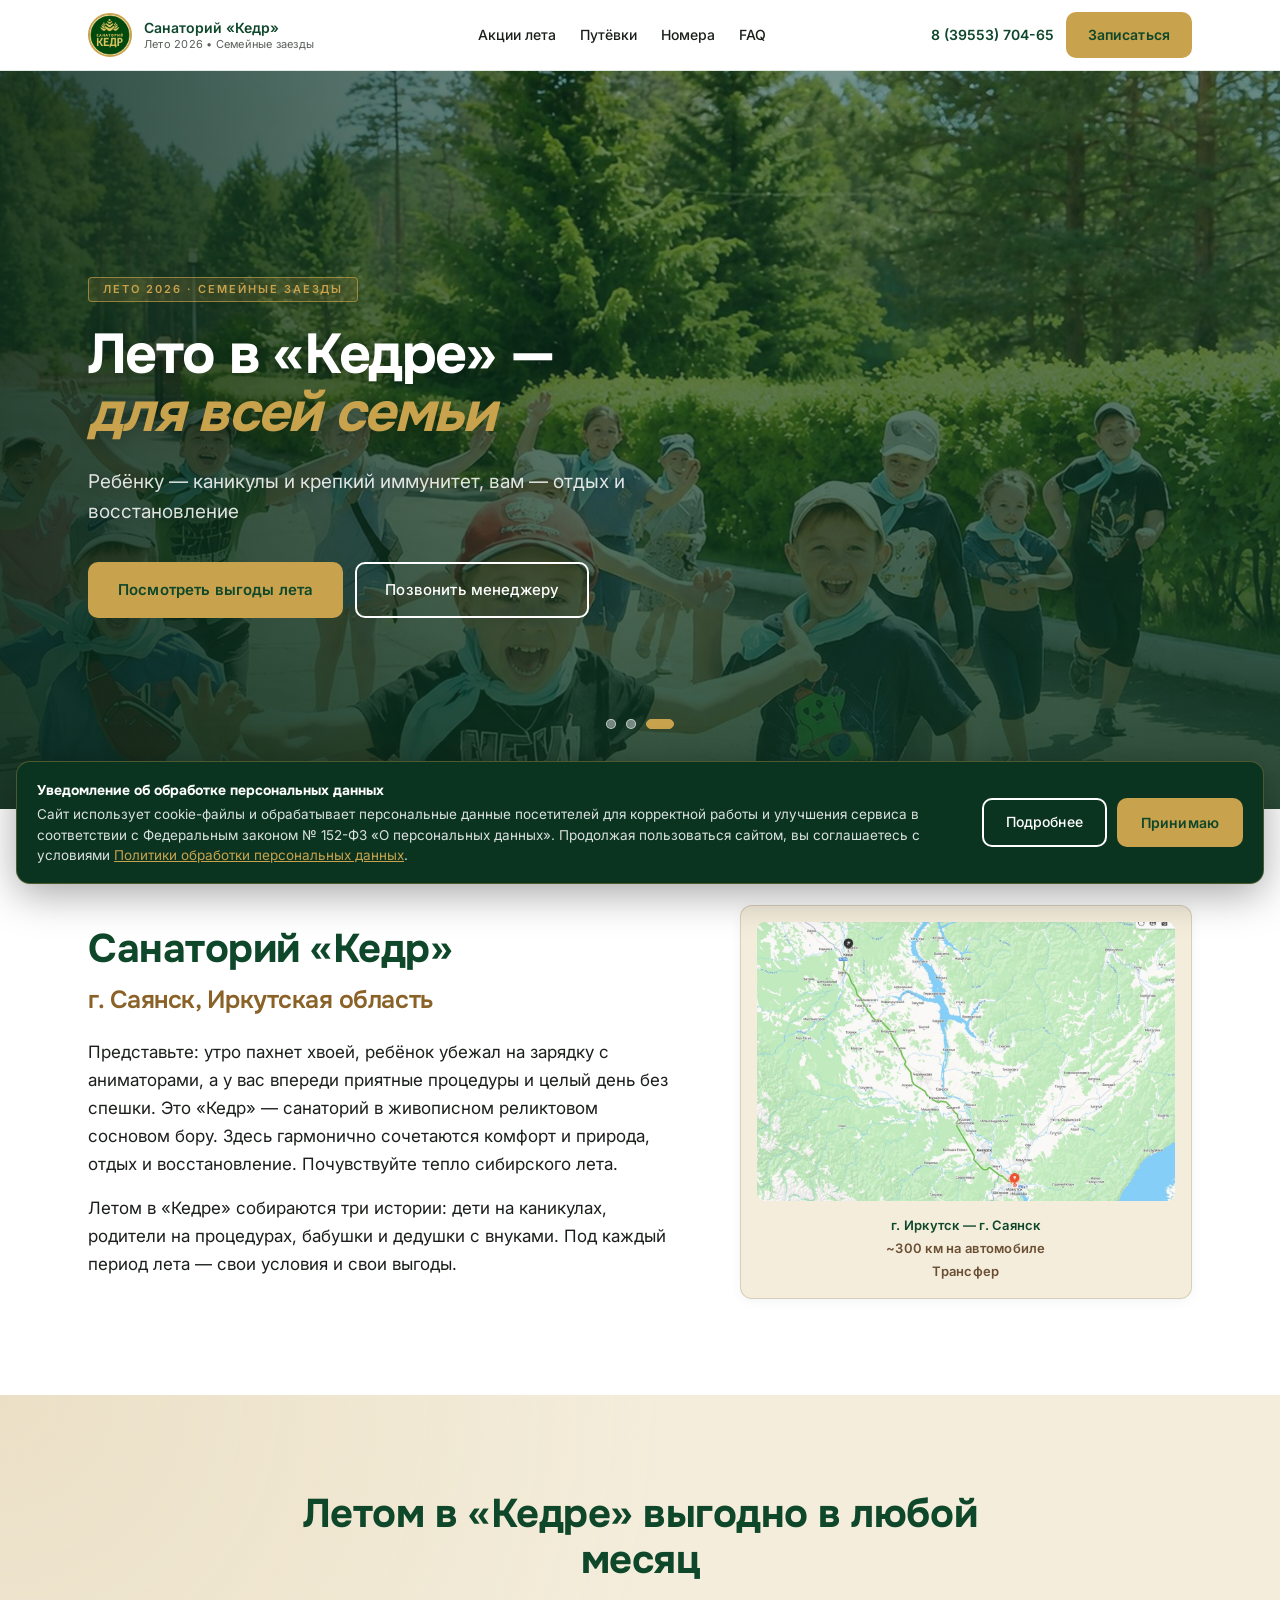
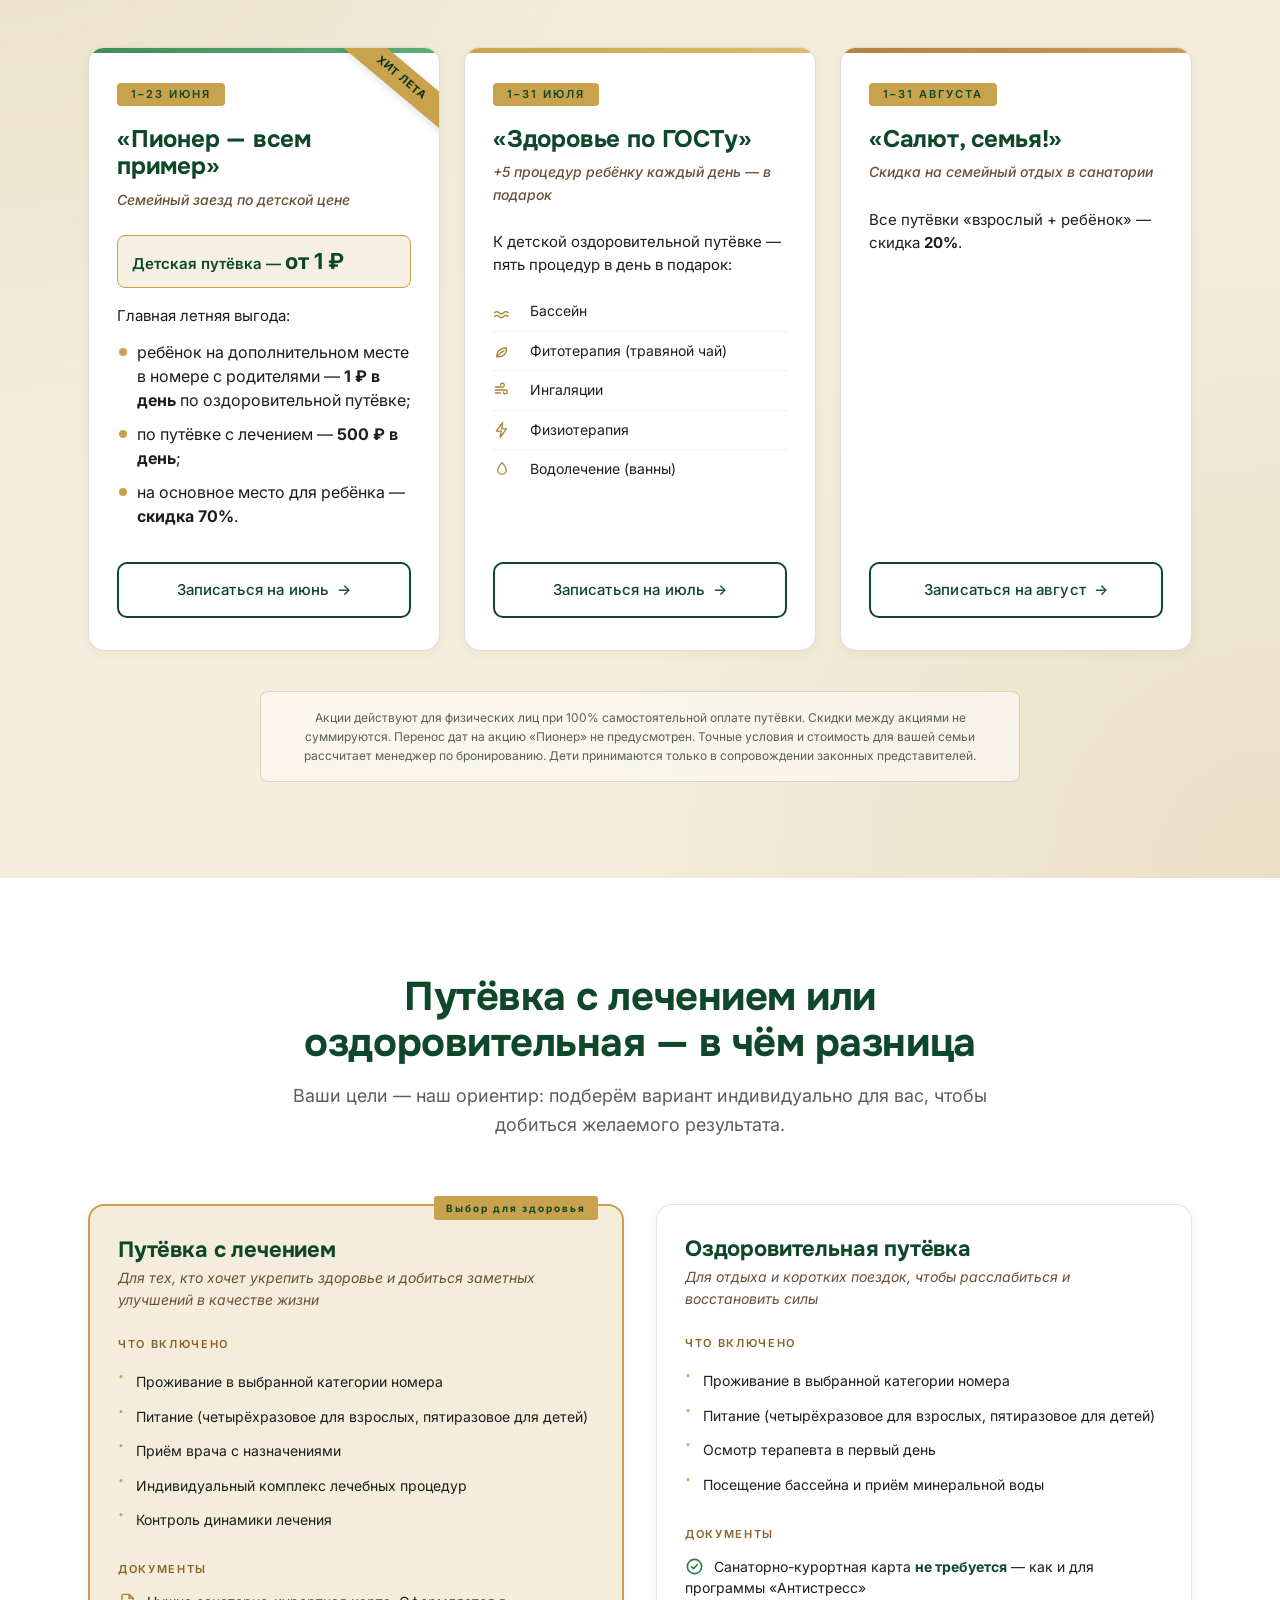
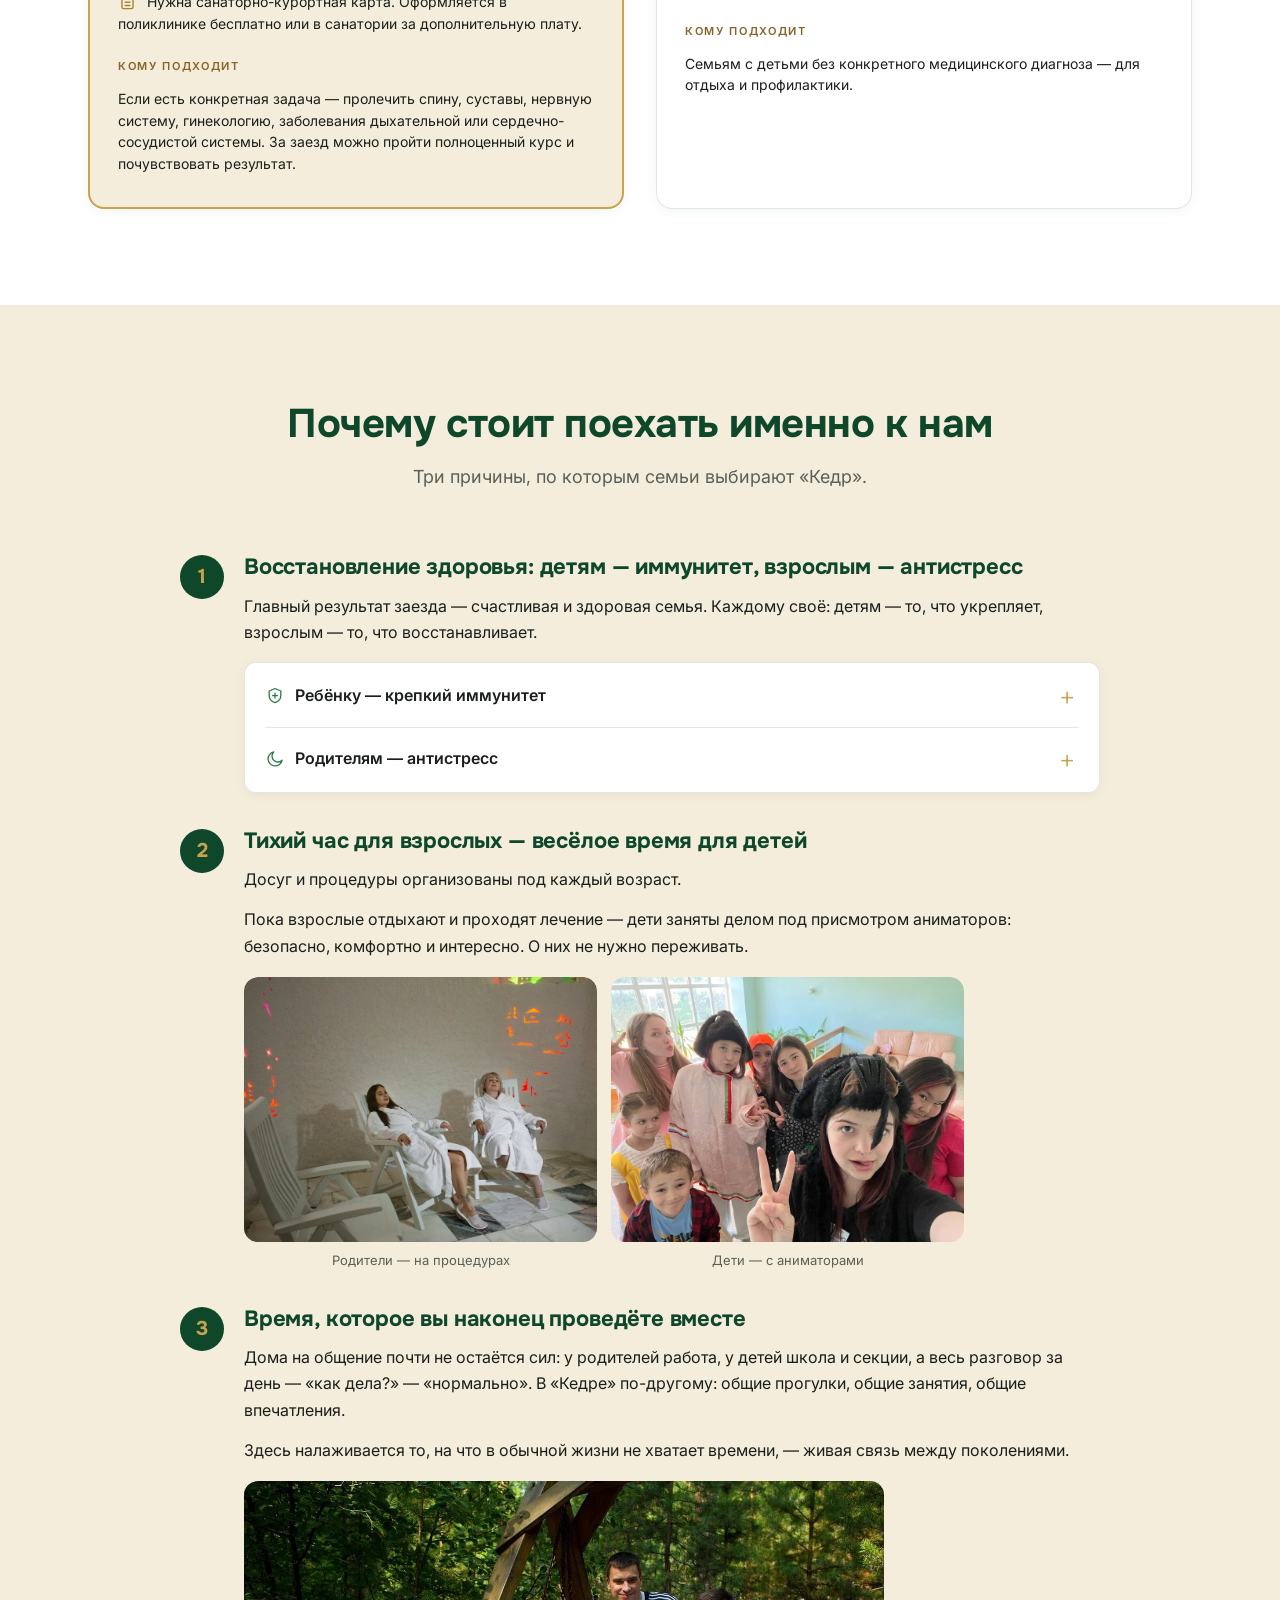
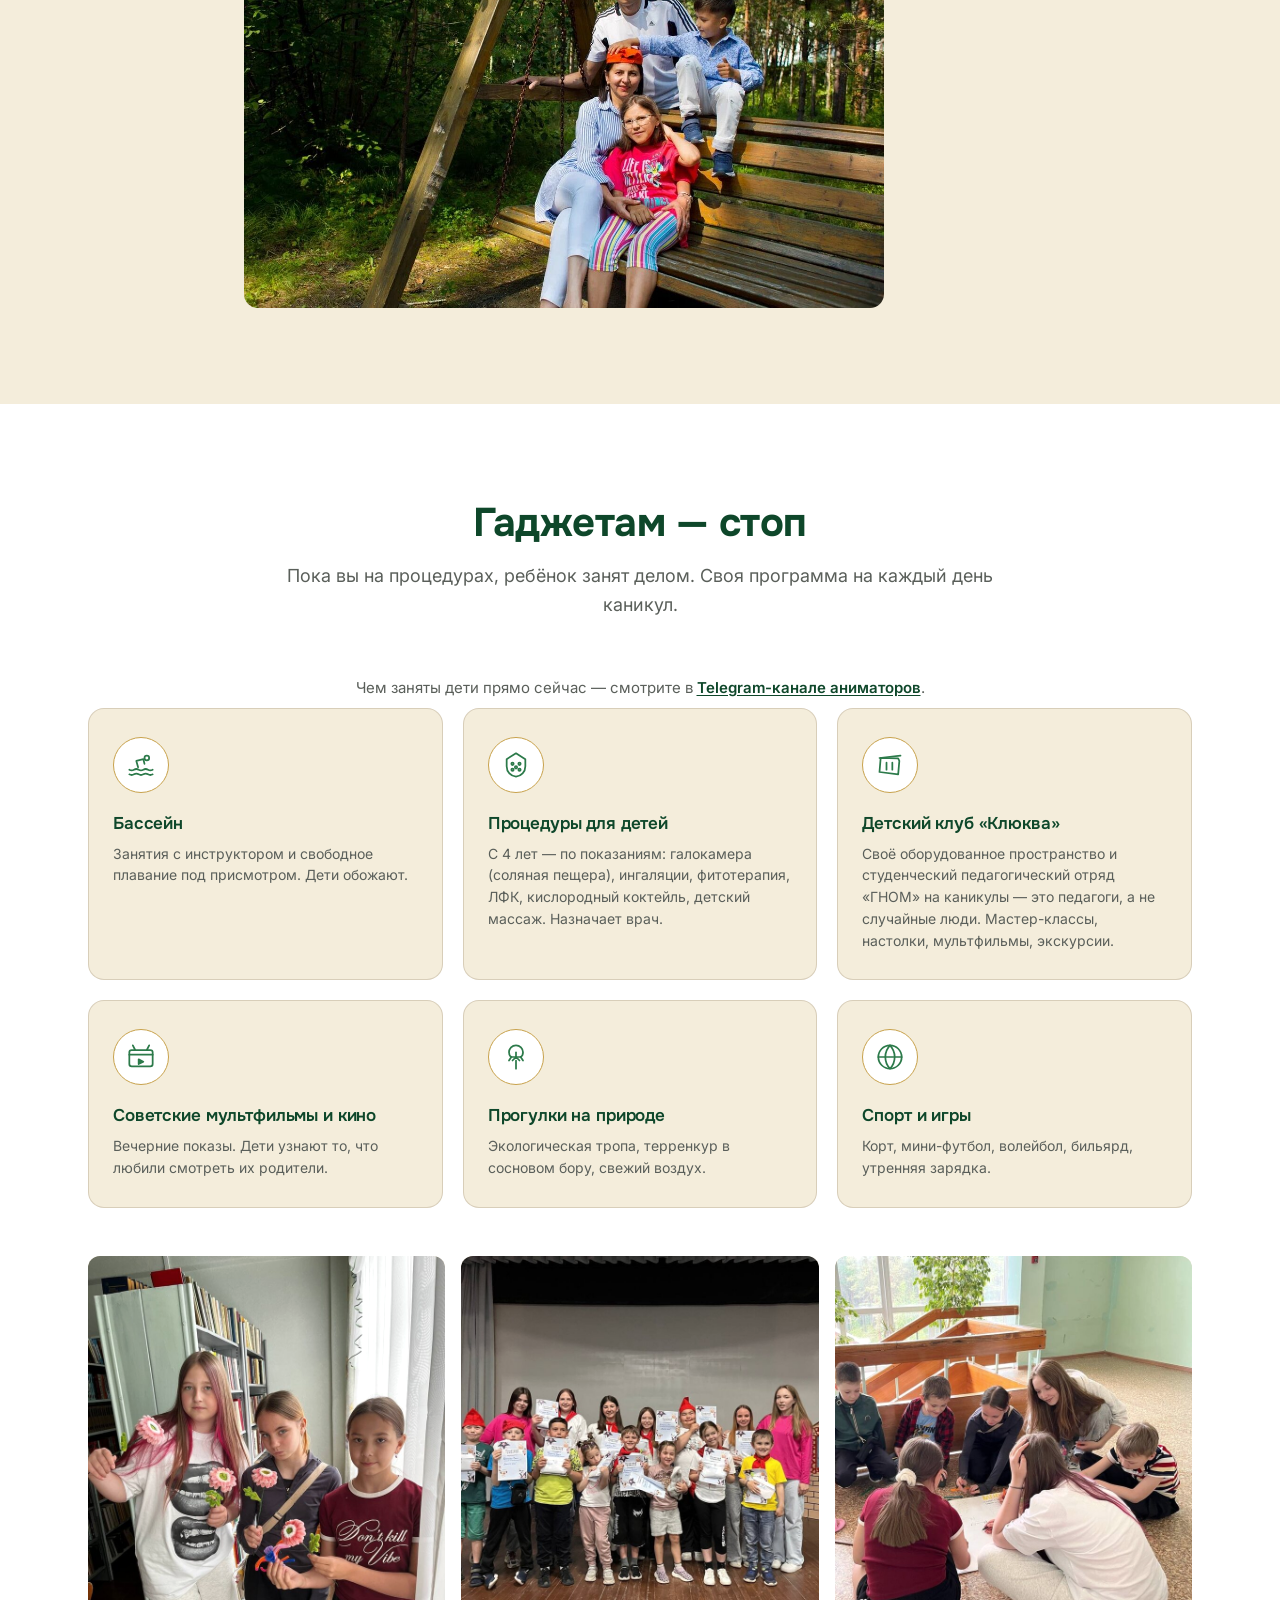
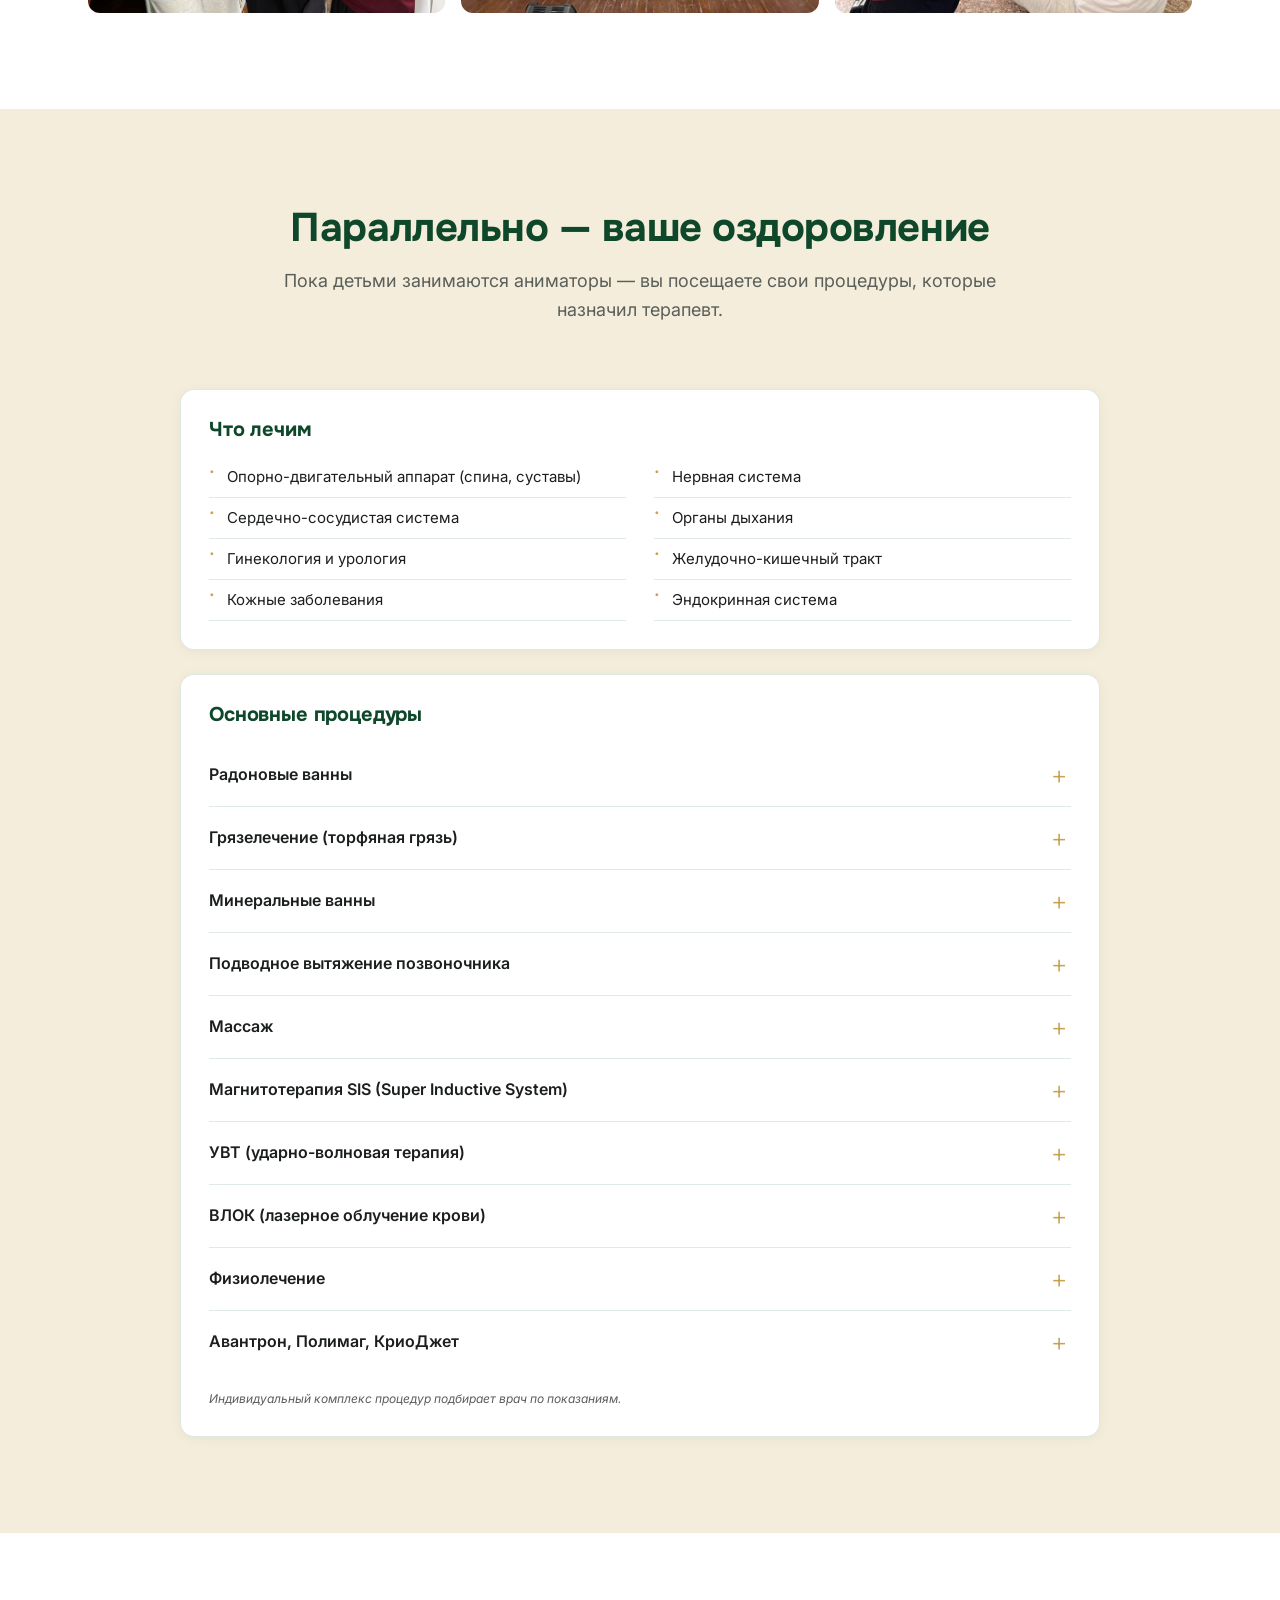
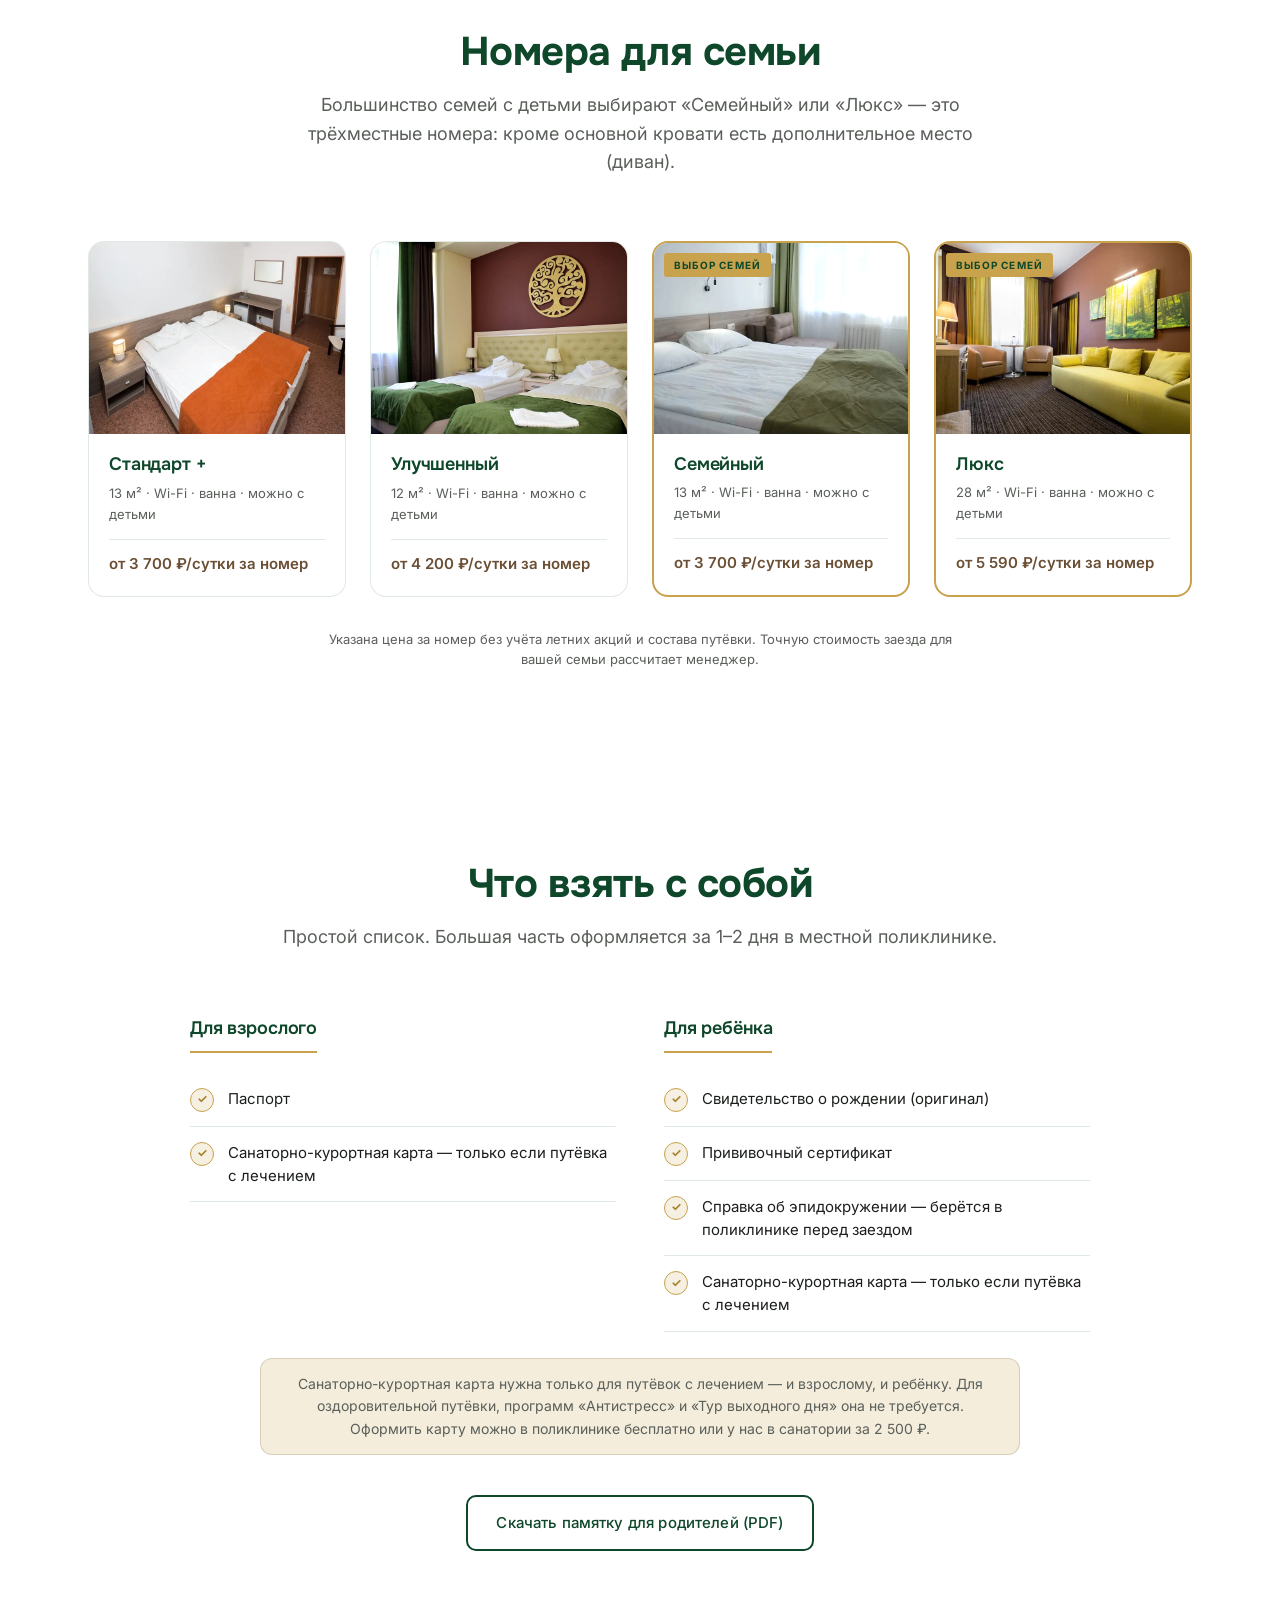
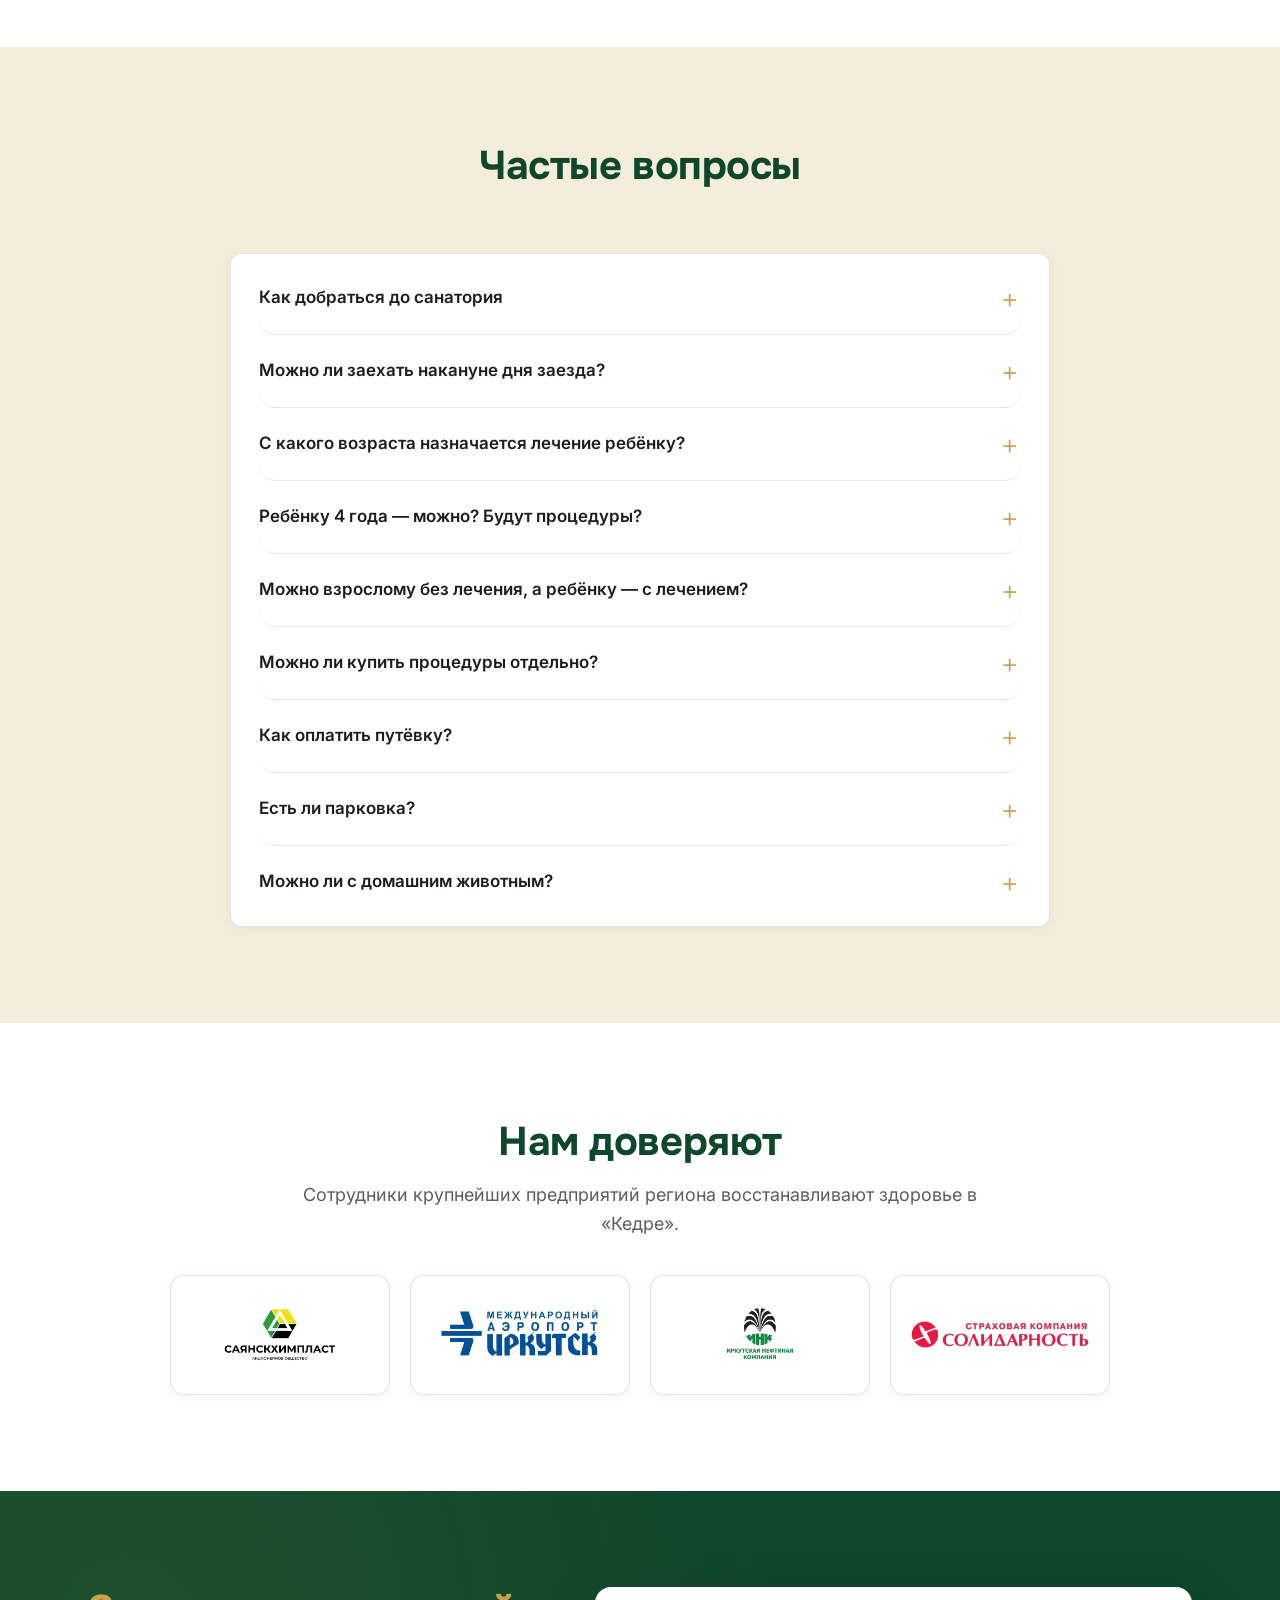
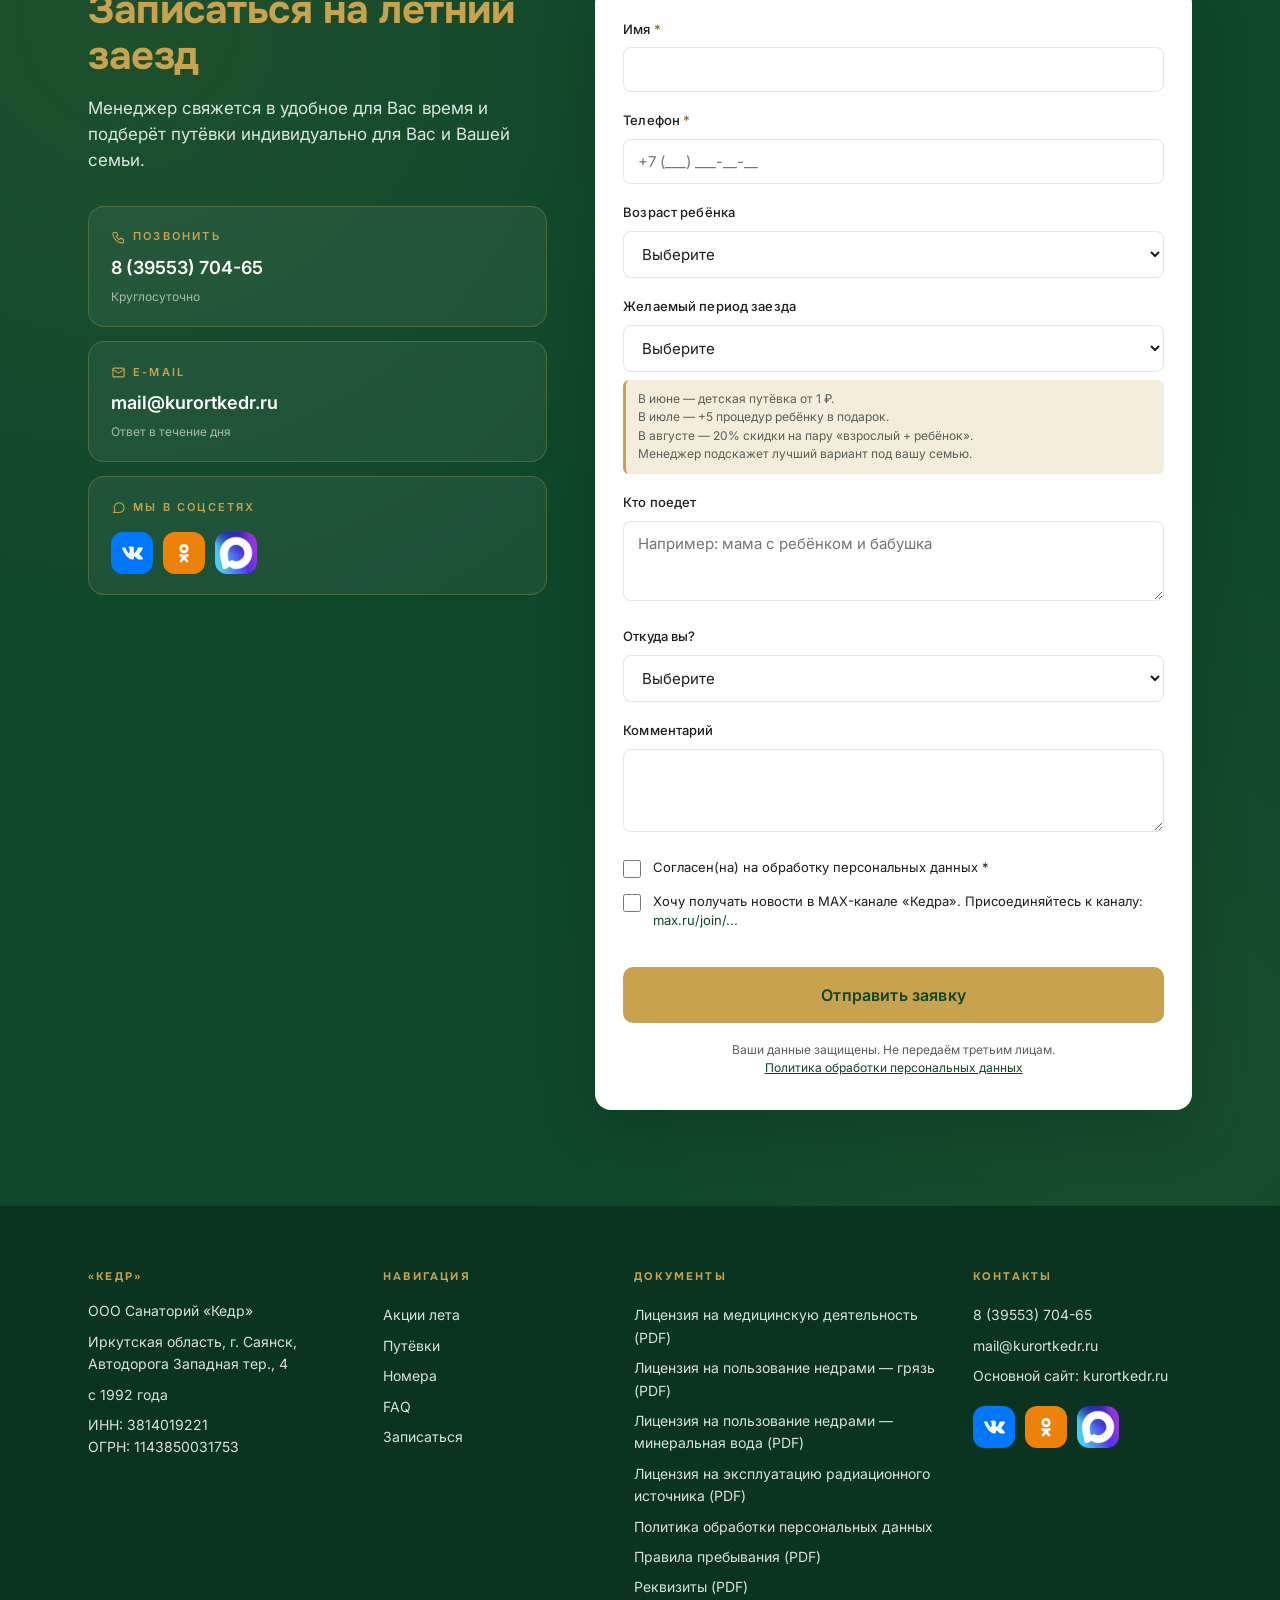
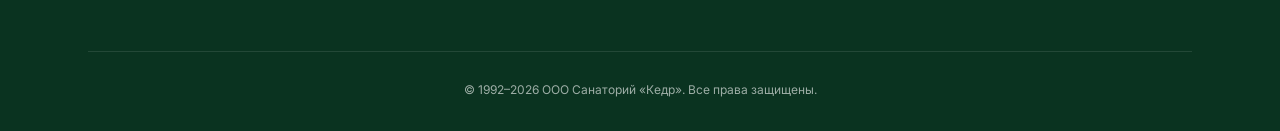
==== commit d511c8b2: "Add files via upload" ====
--- a/index.html
+++ b/index.html
@@ -138,12 +138,12 @@
 
         <p class="hero__subtitle">
           Ребёнку — каникулы и крепкий иммунитет,
-          вам — отдых и восстановление сил.
+          вам — отдых и восстановление
         </p>
 
         <div class="hero__actions">
           <a href="#offers" class="btn btn-primary">Посмотреть выгоды лета</a>
-          <a href="tel:+73955370465" class="btn btn-secondary">Позвонить менеджеру</a>
+          <a href="tel:+73955370465" class="btn btn-secondary" id="hero-call-btn">Позвонить менеджеру</a>
         </div>
       </div>
 
@@ -165,12 +165,14 @@
       <div class="container">
         <div class="about-grid">
           <div class="about-text">
-            <h2>Санаторий «Кедр»<br><span class="about-h2-sub">Саянск, Иркутская область</span></h2>
+            <h2>Санаторий «Кедр»<br><span class="about-h2-sub">г. Саянск, Иркутская область</span></h2>
             <p>
               Представьте: утро пахнет хвоей, ребёнок убежал на зарядку
-              с аниматорами, а у вас впереди процедуры и целый день
-              без спешки. Это «Кедр» — санаторий в сосновом бору
-              Присаянья. Почувствуйте тепло сибирского лета.
+              с аниматорами, а у вас впереди приятные процедуры и целый
+              день без спешки. Это «Кедр» — санаторий в живописном
+              реликтовом сосновом бору. Здесь гармонично сочетаются
+              комфорт и природа, отдых и восстановление. Почувствуйте
+              тепло сибирского лета.
             </p>
             <p>
               Летом в «Кедре» собираются три истории: дети на каникулах,
@@ -180,12 +182,12 @@
           </div>
 
           <a href="https://yandex.ru/maps/?ll=103.171702%2C53.207573&mode=routes&rtext=52.289588%2C104.280606~54.108884%2C102.133203&rtt=auto&z=8.78" target="_blank" rel="noopener" class="route-map" aria-label="Открыть маршрут в Яндекс.Картах">
-            <img src="assets/img/about/route-map.jpg" alt="Карта маршрута Иркутск — Саянск (санаторий «Кедр»)" loading="lazy">
+            <img src="assets/img/about/route-map.jpg" alt="Карта маршрута г. Иркутск — г. Саянск (санаторий «Кедр»)" loading="lazy">
             <div class="route-map__overlay">
               <span>Открыть в Яндекс.Картах →</span>
             </div>
             <div class="route-map__caption route-map__caption--rows">
-              <span>Иркутск — Саянск</span>
+              <span>г. Иркутск — г. Саянск</span>
               <span>~300 км на автомобиле</span>
               <span>Трансфер</span>
             </div>
@@ -341,6 +343,7 @@
                 <li>Проживание в выбранной категории номера</li>
                 <li>Питание (четырёхразовое для взрослых, пятиразовое для детей)</li>
                 <li>Осмотр терапевта в первый день</li>
+                <li>Посещение бассейна и приём минеральной воды</li>
               </ul>
             </div>
 
@@ -379,7 +382,7 @@
             <div class="reason__body">
               <h3>Восстановление здоровья: детям — иммунитет, взрослым — антистресс</h3>
               <p>
-                Главный результат заезда — окрепшая семья. Каждому своё:
+                Главный результат заезда — счастливая и здоровая семья. Каждому своё:
                 детям — то, что укрепляет, взрослым — то, что восстанавливает.
               </p>
               <div class="accordion">
@@ -414,35 +417,6 @@
                     <p>Уходят тревожность, утомляемость и раздражительность. Нормализуется сон, возвращаются силы и хорошее настроение, организм легче переносит стрессовые нагрузки.</p>
                   </div>
                 </div>
-                <div class="accordion-item">
-                  <button class="accordion-question" aria-expanded="false">
-                    <span class="accordion-q-text">
-                      <svg class="accordion-q-icon" viewBox="0 0 24 24" fill="none" stroke="currentColor" stroke-width="1.6" stroke-linecap="round" stroke-linejoin="round" aria-hidden="true">
-                        <path d="M10 3h4M11 3v5.5l-4.6 8.3A2 2 0 0 0 8.2 20h7.6a2 2 0 0 0 1.8-3.2L13 8.5V3"/>
-                      </svg>
-                      <span>Как мы это делаем</span>
-                    </span>
-                    <span class="accordion-icon">+</span>
-                  </button>
-                  <div class="accordion-answer">
-                    <div class="accordion-photos">
-                      <figure>
-                        <img src="assets/img/factors/radon.jpg" alt="Радоновая ванна с дозировкой в санатории «Кедр»" loading="lazy">
-                        <figcaption>Радонотерапия</figcaption>
-                      </figure>
-                      <figure>
-                        <img src="assets/img/factors/mineral-water.jpg" alt="Бювет с минеральной водой в санатории «Кедр»" loading="lazy">
-                        <figcaption>Минеральная вода</figcaption>
-                      </figure>
-                      <figure>
-                        <img src="assets/img/factors/mud.jpg" alt="Процедура грязелечения торфяной грязью" loading="lazy">
-                        <figcaption>Торфяная грязь</figcaption>
-                      </figure>
-                    </div>
-                    <p>Три природных лечебных фактора — прямо на территории санатория: радонотерапия в собственной лаборатории, минеральная вода «Ордайская-1» и «Ордайская-2», торфяная грязь с клюквенных болот Присаянья. Индивидуальный комплекс процедур подбирает врач по показаниям.</p>
-                    <p class="accordion-disclaimer">Имеются противопоказания. Необходима консультация специалиста.</p>
-                  </div>
-                </div>
               </div>
             </div>
           </div>
@@ -453,9 +427,7 @@
             <div class="reason__body">
               <h3>Тихий час для взрослых — весёлое время для детей</h3>
               <p>
-                Досуг и процедуры организованы под каждый возраст. Летом
-                в «Кедре» собираются сразу три истории: дети на каникулах,
-                родители на процедурах, бабушки и дедушки с внуками.
+                Досуг и процедуры организованы под каждый возраст.
               </p>
               <p>
                 Пока взрослые отдыхают и проходят лечение — дети заняты делом
@@ -762,7 +734,7 @@
 
           <article class="room-card">
             <div class="room-card__image">
-              <img src="assets/img/rooms/room-standard-plus.jpg" alt="Номер Стандарт+ — две раздельные кровати" loading="lazy">
+              <img src="assets/img/rooms/room-standard-plus.jpg" alt="Номер Стандарт+ в санатории «Кедр»" loading="lazy">
             </div>
             <div class="room-card__body">
               <h3>Стандарт +</h3>
@@ -855,8 +827,8 @@
 
         <p class="docs-note">
           Санаторно-курортная карта нужна только для путёвок с лечением —
-          и взрослому, и ребёнку. Для оздоровительной путёвки и программы
-          «Антистресс» она не требуется. Оформить карту можно в поликлинике
+          и взрослому, и ребёнку. Для оздоровительной путёвки, программ
+          «Антистресс» и «Тур выходного дня» она не требуется. Оформить карту можно в поликлинике
           бесплатно или у нас в санатории за 2&nbsp;500&nbsp;₽.
         </p>
 
@@ -888,11 +860,11 @@
             <div class="faq-answer">
               <p><strong>По железной дороге:</strong> до станции Зима. От ж/д вокзала г. Зима на автобусе или маршрутном такси (около 30 минут) до автовокзала г. Саянска. От автовокзала до санатория на такси можно добраться за 10 минут. Посмотреть расписание ЖД-транспорта можно на сайте <a href="http://www.tutu.ru/" target="_blank" rel="noopener">tutu.ru</a>.</p>
 
-              <p><strong>На автобусе или маршрутном такси</strong> из городов: Иркутск, Ангарск, Тулун, Братск и других — до автовокзала г. Саянска. От автовокзала до санатория на такси.</p>
-
-              <p><strong>Иркутск, Нижнеудинск → Санаторий «Кедр»:</strong> гость самостоятельно приобретает билет на маршруты автобуса № 570, 546, 552 в кассе автовокзала г. Иркутска или г. Нижнеудинска (остановки согласно маршруту) до г. Саянска и сообщает водителю автобуса, что едет до Санатория «Кедр». Можно купить билет онлайн на сайте <a href="https://avtovokzal-on-line.ru/" target="_blank" rel="noopener">avtovokzal-on-line.ru</a>. При посадке в автобус гость предупреждает водителя, что едет до санатория «Кедр».</p>
-
-              <p><strong>Санаторий «Кедр» → Иркутск, Нижнеудинск</strong> на рейсах автобуса № 570, 546, 552: гость бронирует место в автобусе через администратора санатория на ресепшене или по телефону <a href="tel:+73955601351">+7 (3955) 60-13-51</a>.</p>
+              <p><strong>На автобусе или маршрутном такси</strong> из городов: г. Иркутск, г. Ангарск, г. Тулун, г. Братск и других — до автовокзала г. Саянска. От автовокзала до санатория на такси.</p>
+
+              <p><strong>г. Иркутск, г. Нижнеудинск → Санаторий «Кедр»:</strong> гость самостоятельно приобретает билет на маршруты автобуса № 570, 546, 552 в кассе автовокзала г. Иркутска или г. Нижнеудинска (остановки согласно маршруту) до г. Саянска и сообщает водителю автобуса, что едет до Санатория «Кедр». Можно купить билет онлайн на сайте <a href="https://avtovokzal-on-line.ru/" target="_blank" rel="noopener">avtovokzal-on-line.ru</a>. При посадке в автобус гость предупреждает водителя, что едет до санатория «Кедр».</p>
+
+              <p><strong>Санаторий «Кедр» → г. Иркутск, г. Нижнеудинск</strong> на рейсах автобуса № 570, 546, 552: гость бронирует место в автобусе через администратора санатория на ресепшене или по телефону <a href="tel:+73955601351">+7 (3955) 60-13-51</a>.</p>
             </div>
           </div>
 
@@ -912,7 +884,7 @@
               <span class="faq-icon">+</span>
             </button>
             <div class="faq-answer">
-              С 4 лет, по показаниям. Индивидуальный комплекс назначает терапевт санатория на приёме в первый день заезда.
+              С 4 лет, по показаниям. Индивидуальный комплекс назначает педиатр санатория на приёме в первый день заезда.
             </div>
           </div>
 
@@ -922,7 +894,7 @@
               <span class="faq-icon">+</span>
             </button>
             <div class="faq-answer">
-              Да. С 4 лет врач уже назначает процедуры по показаниям: галокамера, ингаляции, фитотерапия, ЛФК, кислородный коктейль, детский массаж.
+              С 4 лет, по показаниям. Индивидуальный комплекс назначает педиатр санатория на приёме в первый день заезда.
             </div>
           </div>
 
@@ -952,7 +924,7 @@
               <span class="faq-icon">+</span>
             </button>
             <div class="faq-answer">
-              После разговора с менеджером вносится предоплата 50% — в течение 7 дней. Оплатить можно в банке по реквизитам санатория: менеджер вышлет их при бронировании, либо скачайте PDF «Реквизиты» в разделе «Документы» внизу этой страницы. Или лично в нашем представительстве в Иркутске: бульвар Гагарина, 68В, 1 этаж.
+              После разговора с менеджером вносится предоплата 50% — в течение 7 дней. Оплатить можно в банке по реквизитам санатория: менеджер вышлет их при бронировании, либо скачайте PDF «Реквизиты» в разделе «Документы» внизу этой страницы. Или лично в нашем представительстве в г. Иркутске: бульвар Гагарина, 68В, 1 этаж.
             </div>
           </div>
 
@@ -1011,9 +983,8 @@
           <div class="form-intro">
             <h2>Записаться на летний заезд</h2>
             <p>
-              Менеджер свяжется в рабочее время
-              и рассчитает точную стоимость для вашей семьи.
-              Без обязательств.
+              Менеджер свяжется в удобное для Вас время
+              и подберёт путёвки индивидуально для Вас и Вашей семьи.
             </p>
           </div>
 
@@ -1177,8 +1148,8 @@
 
         <div class="footer-col">
           <h4>«Кедр»</h4>
-          <p>ООО «Санаторий "Кедр"»</p>
-          <p>Иркутская область, Саянск,<br>Автодорога Западная тер., 4</p>
+          <p>ООО Санаторий «Кедр»</p>
+          <p>Иркутская область, г. Саянск,<br>Автодорога Западная тер., 4</p>
           <p>с 1992 года</p>
           <p>ИНН: 3814019221<br>ОГРН: 1143850031753</p>
         </div>
@@ -1230,7 +1201,7 @@
       </div>
 
       <div class="footer-bottom">
-        © 1992–<span id="footer-year">2026</span> ООО «Санаторий "Кедр"». Все права защищены.
+        © 1992–<span id="footer-year">2026</span> ООО Санаторий «Кедр». Все права защищены.
       </div>
     </div>
   </footer>
@@ -1240,6 +1211,17 @@
 
   <!-- Sticky-CTA для мобильных (появляется после первого экрана) -->
   <a href="#form" class="mobile-cta" id="mobile-cta" aria-hidden="true">Записаться на лето</a>
+
+  <!-- Модалка с номером телефона (десктоп) -->
+  <div class="phone-modal" id="phone-modal" hidden>
+    <div class="phone-modal__overlay" data-close-phone></div>
+    <div class="phone-modal__box" role="dialog" aria-modal="true" aria-labelledby="phone-modal-title">
+      <button class="phone-modal__close" type="button" aria-label="Закрыть" data-close-phone>&times;</button>
+      <div class="phone-modal__label" id="phone-modal-title">Телефон для бронирования</div>
+      <div class="phone-modal__number">8 (39553) 704-65</div>
+      <div class="phone-modal__hint">Наберите этот номер с телефона — менеджер работает круглосуточно.</div>
+    </div>
+  </div>
 
   <!-- Баннер cookie / обработки персональных данных (152-ФЗ) -->
   <div class="cookie-banner" id="cookie-banner" role="region" aria-label="Уведомление об обработке персональных данных">
--- a/styles.css
+++ b/styles.css
@@ -2658,3 +2658,54 @@
 @media (prefers-reduced-motion: reduce) {
   .reason-duo img, .reason__photo img { transition: none !important; }
 }
+
+/* ============================================================
+   31. Модалка с телефоном (только десктоп — на мобиле звонок)
+   ============================================================ */
+.phone-modal {
+  position: fixed; inset: 0; z-index: 200;
+  display: flex; align-items: center; justify-content: center;
+  padding: 20px;
+}
+.phone-modal[hidden] { display: none; }
+.phone-modal__overlay {
+  position: absolute; inset: 0;
+  background: rgba(10, 51, 32, 0.55);
+  backdrop-filter: blur(2px);
+  animation: phoneFade .2s ease;
+}
+.phone-modal__box {
+  position: relative;
+  background: #fff;
+  border-radius: 18px;
+  padding: 34px 40px 30px;
+  max-width: 380px; width: 100%;
+  text-align: center;
+  box-shadow: 0 24px 60px rgba(10, 51, 32, .35);
+  border-top: 5px solid var(--gold);
+  animation: phonePop .24s cubic-bezier(.2,.9,.3,1.2);
+}
+.phone-modal__close {
+  position: absolute; top: 12px; right: 14px;
+  background: none; border: none;
+  font-size: 26px; line-height: 1; color: var(--text-mute);
+  cursor: pointer; padding: 4px 8px; border-radius: 8px;
+  transition: background .15s ease, color .15s ease;
+}
+.phone-modal__close:hover { background: var(--cream); color: var(--green-dark); }
+.phone-modal__label {
+  font-size: 13px; text-transform: uppercase; letter-spacing: .07em;
+  color: var(--gold-dark); font-weight: 700; margin-bottom: 10px;
+}
+.phone-modal__number {
+  font-size: 32px; font-weight: 700; color: var(--green-dark);
+  letter-spacing: -0.01em; line-height: 1.1;
+}
+.phone-modal__hint {
+  margin-top: 14px; font-size: 14px; line-height: 1.55; color: var(--text-mute);
+}
+@keyframes phoneFade { from { opacity: 0; } to { opacity: 1; } }
+@keyframes phonePop { from { opacity: 0; transform: translateY(14px) scale(.96); } to { opacity: 1; transform: none; } }
+@media (prefers-reduced-motion: reduce) {
+  .phone-modal__overlay, .phone-modal__box { animation: none; }
+}
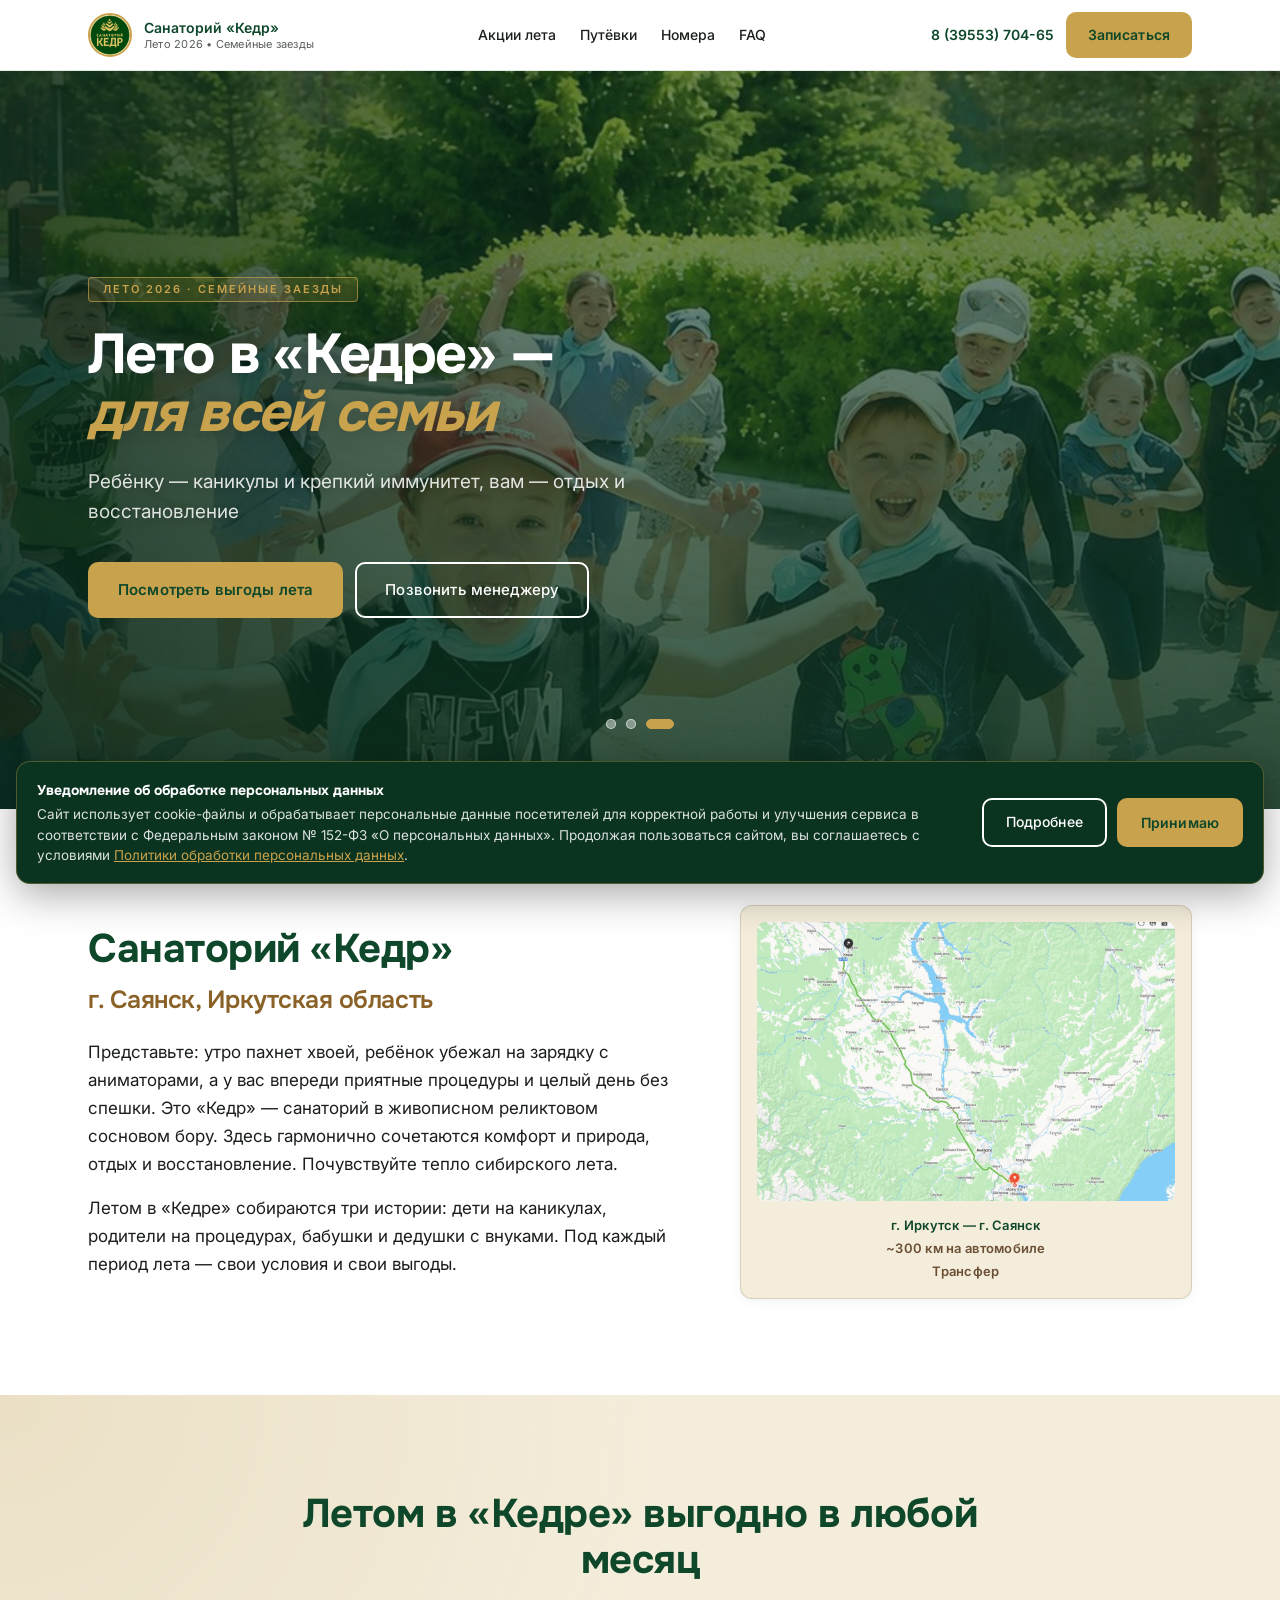
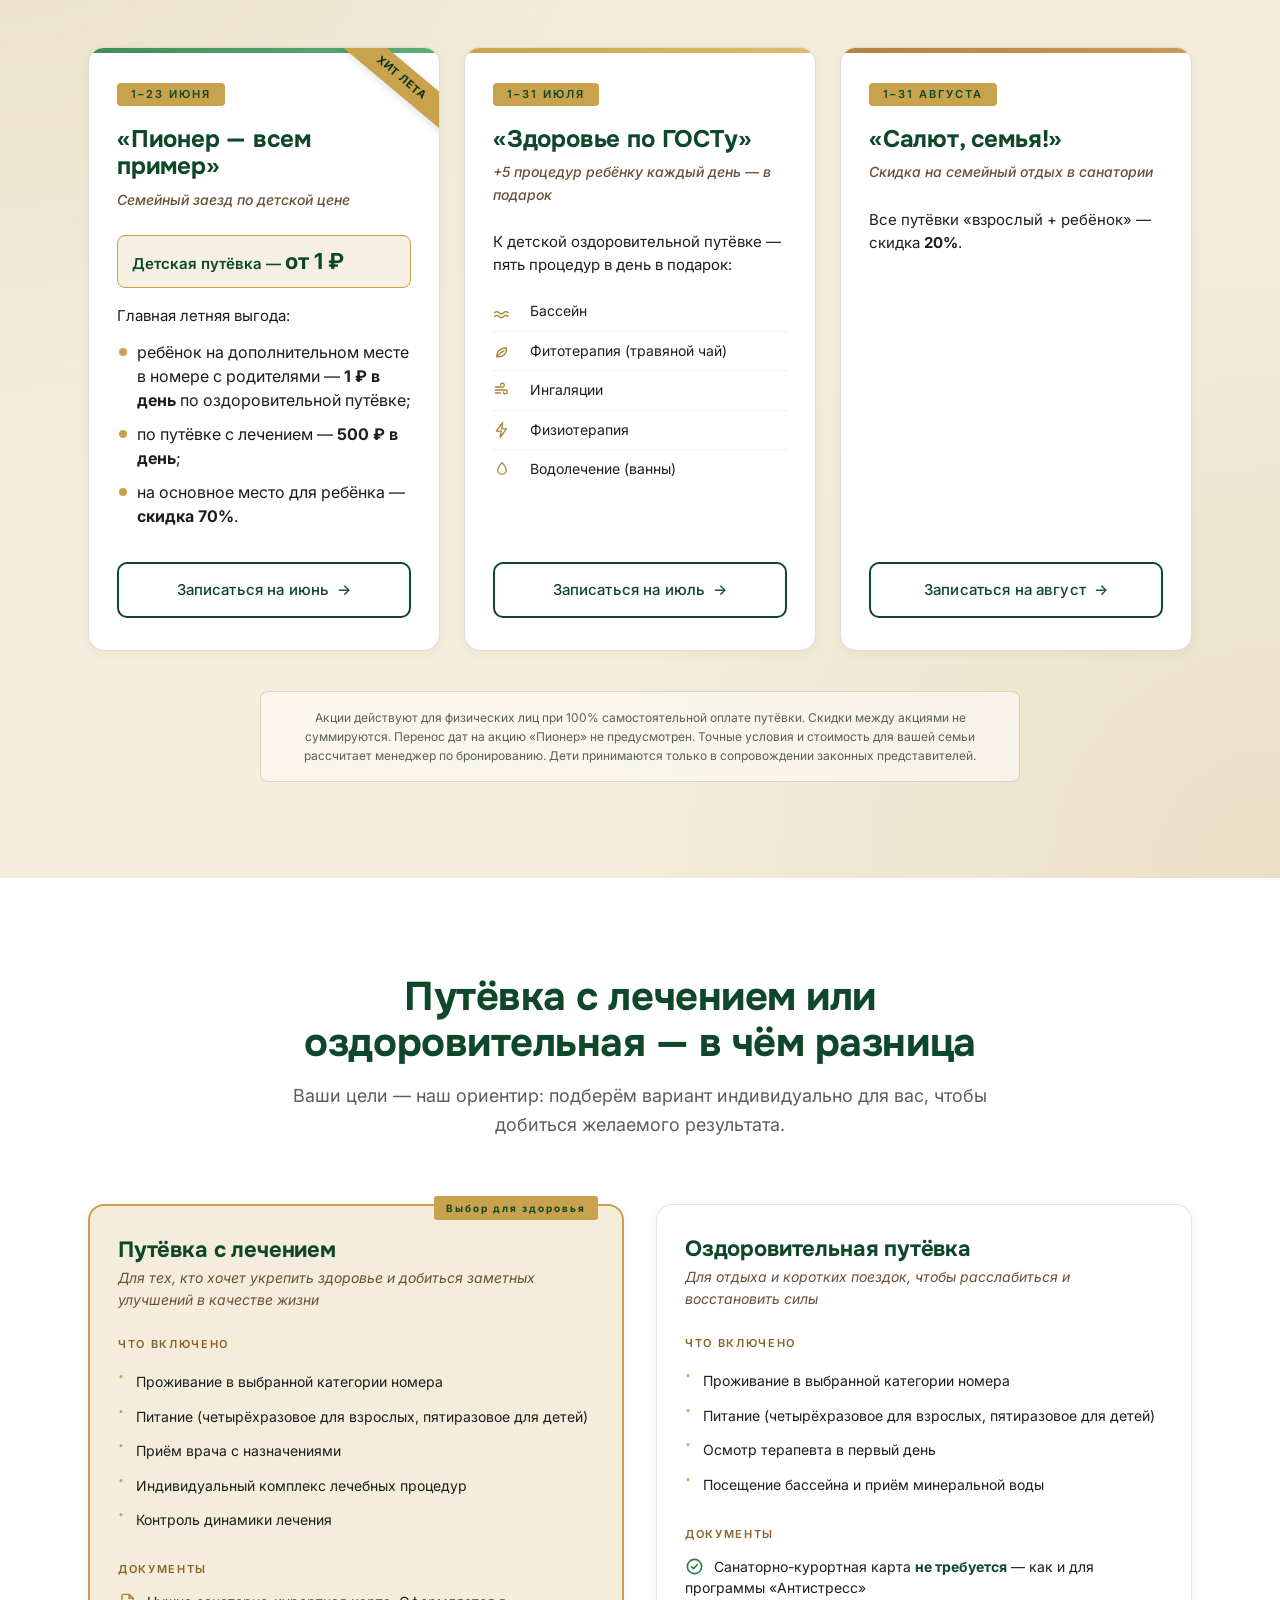
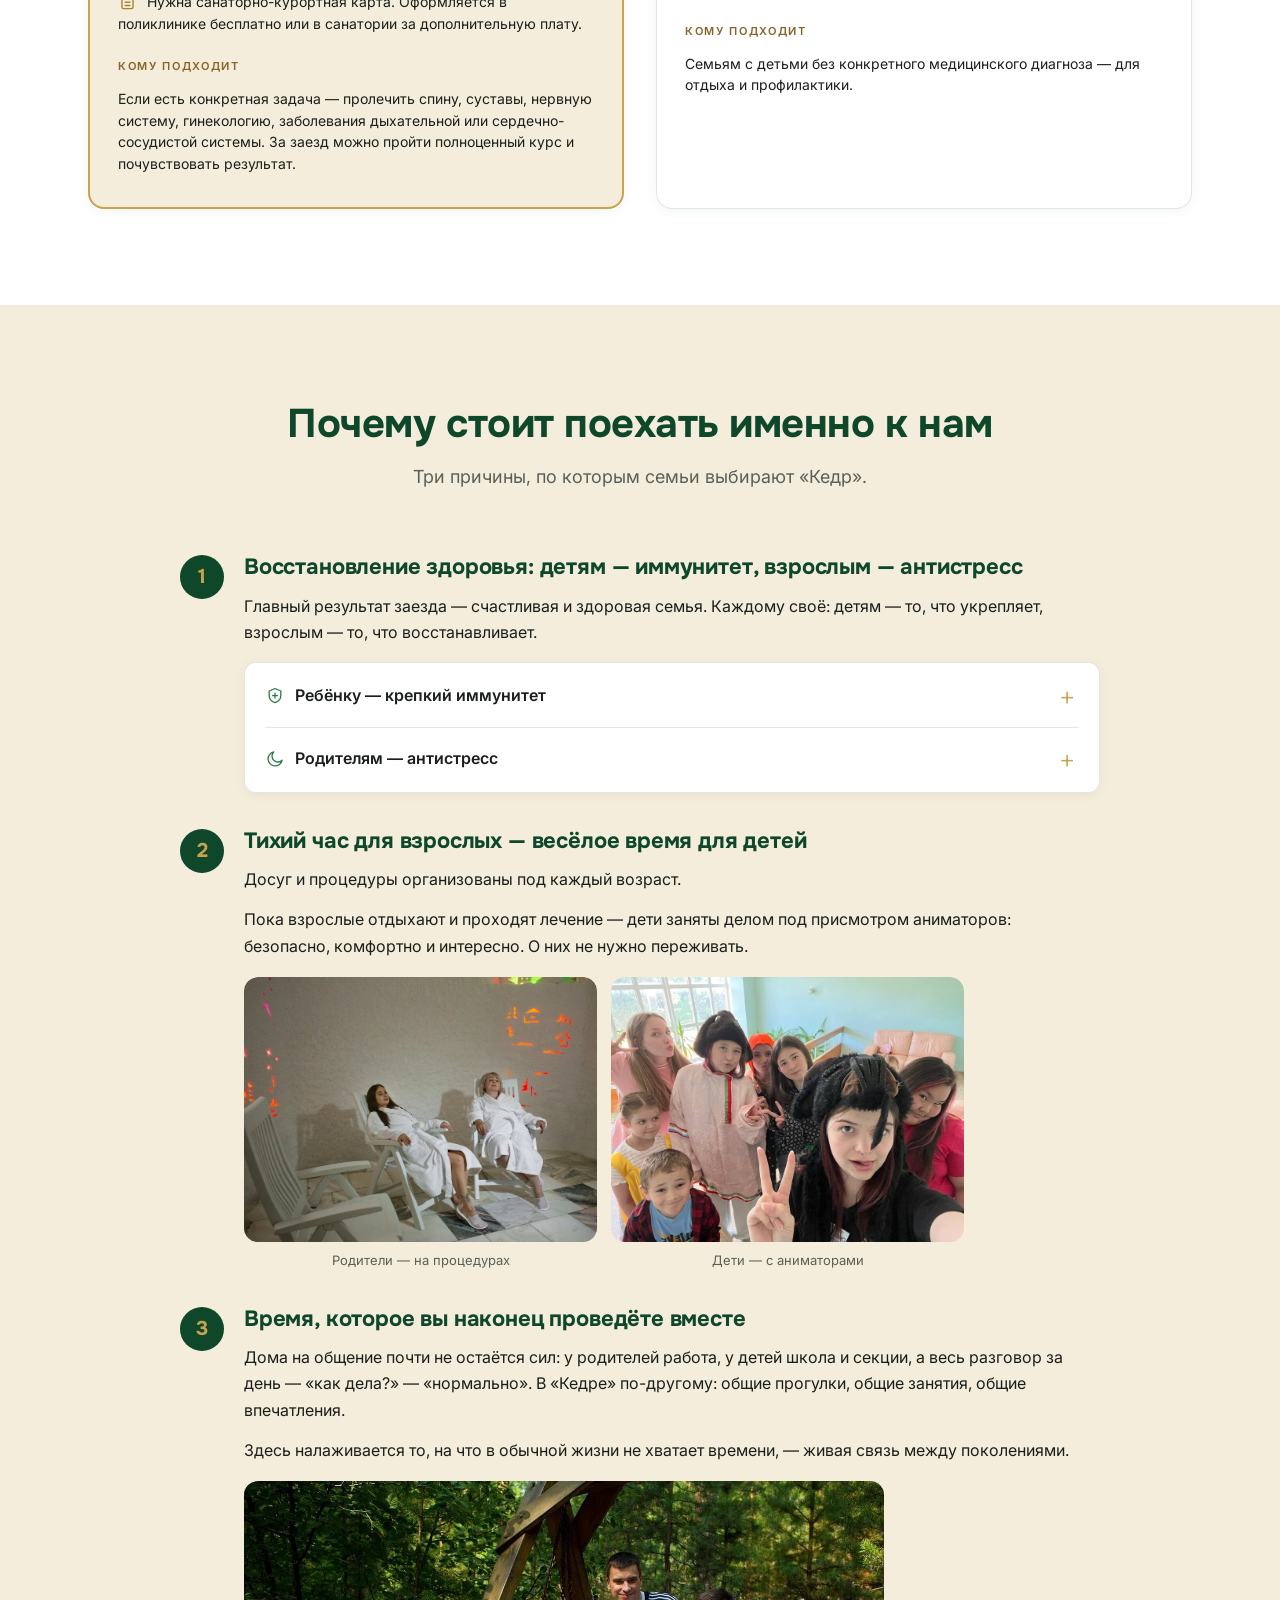
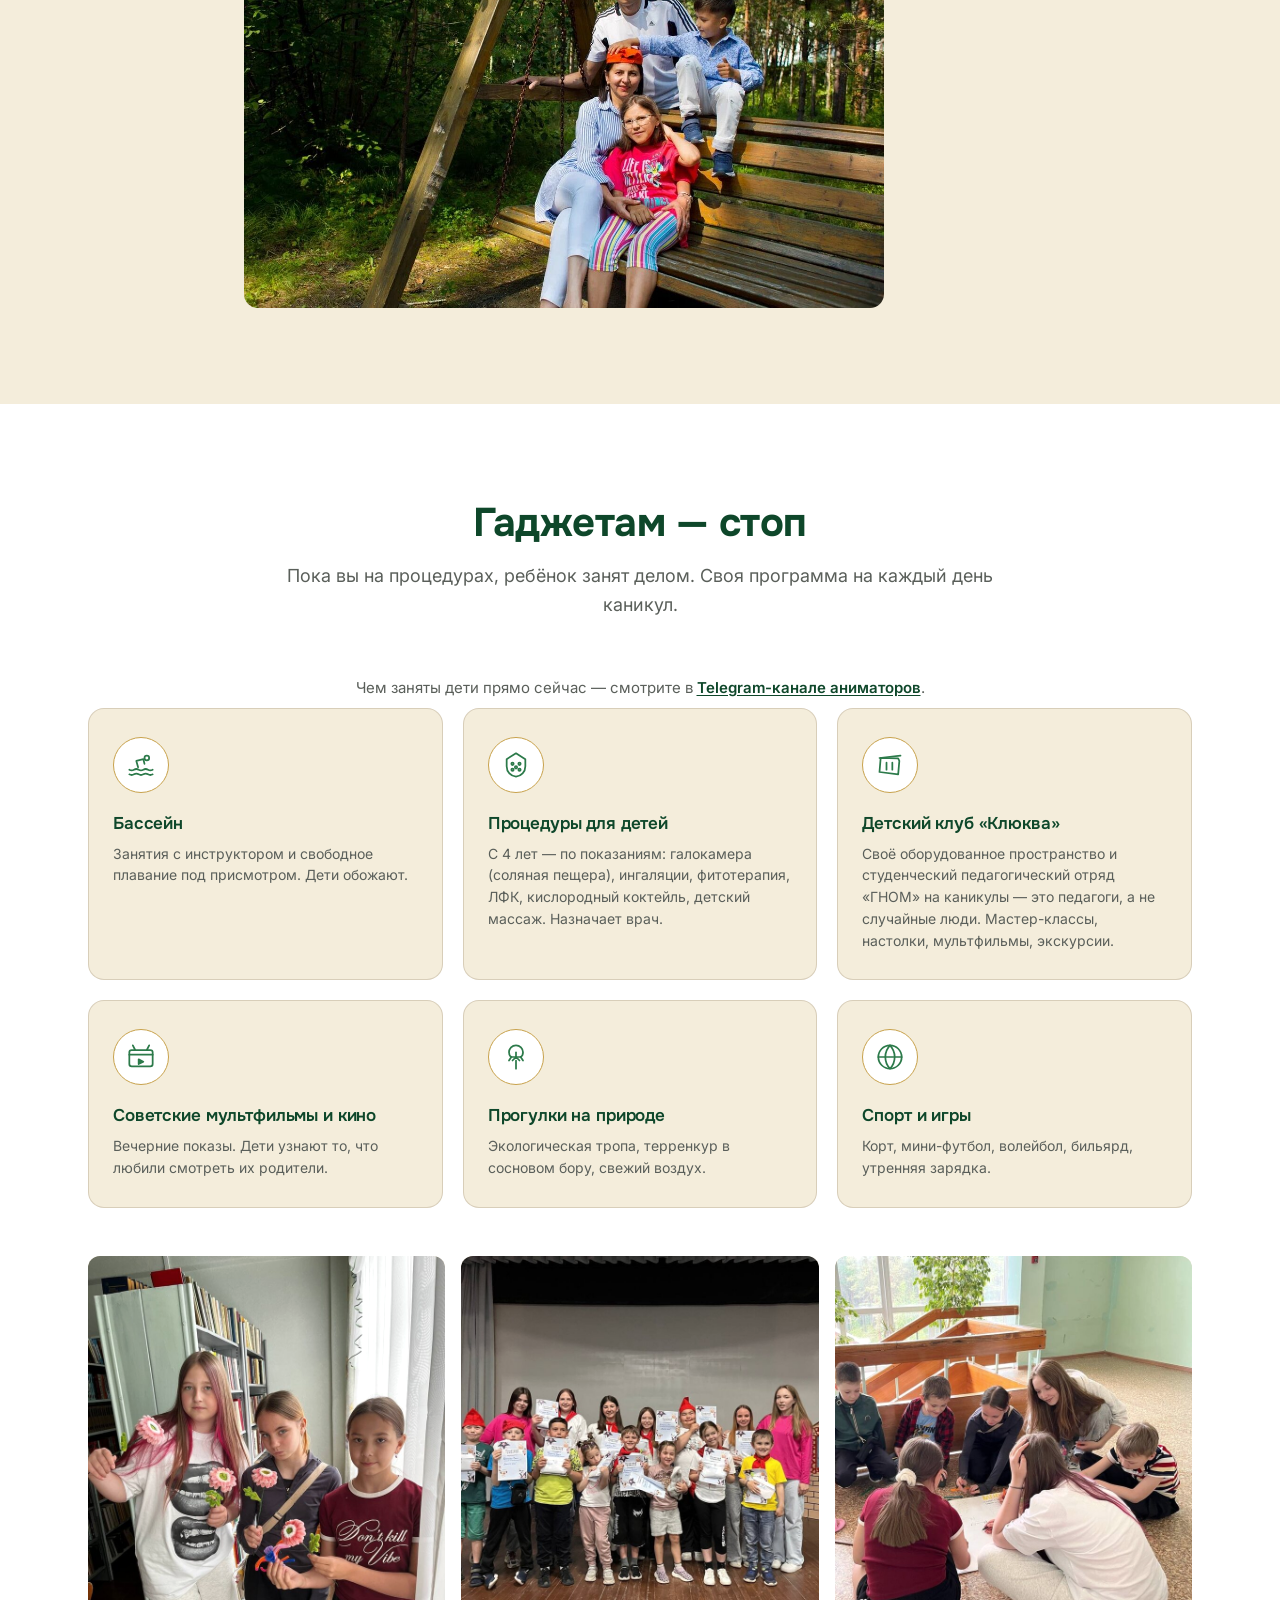
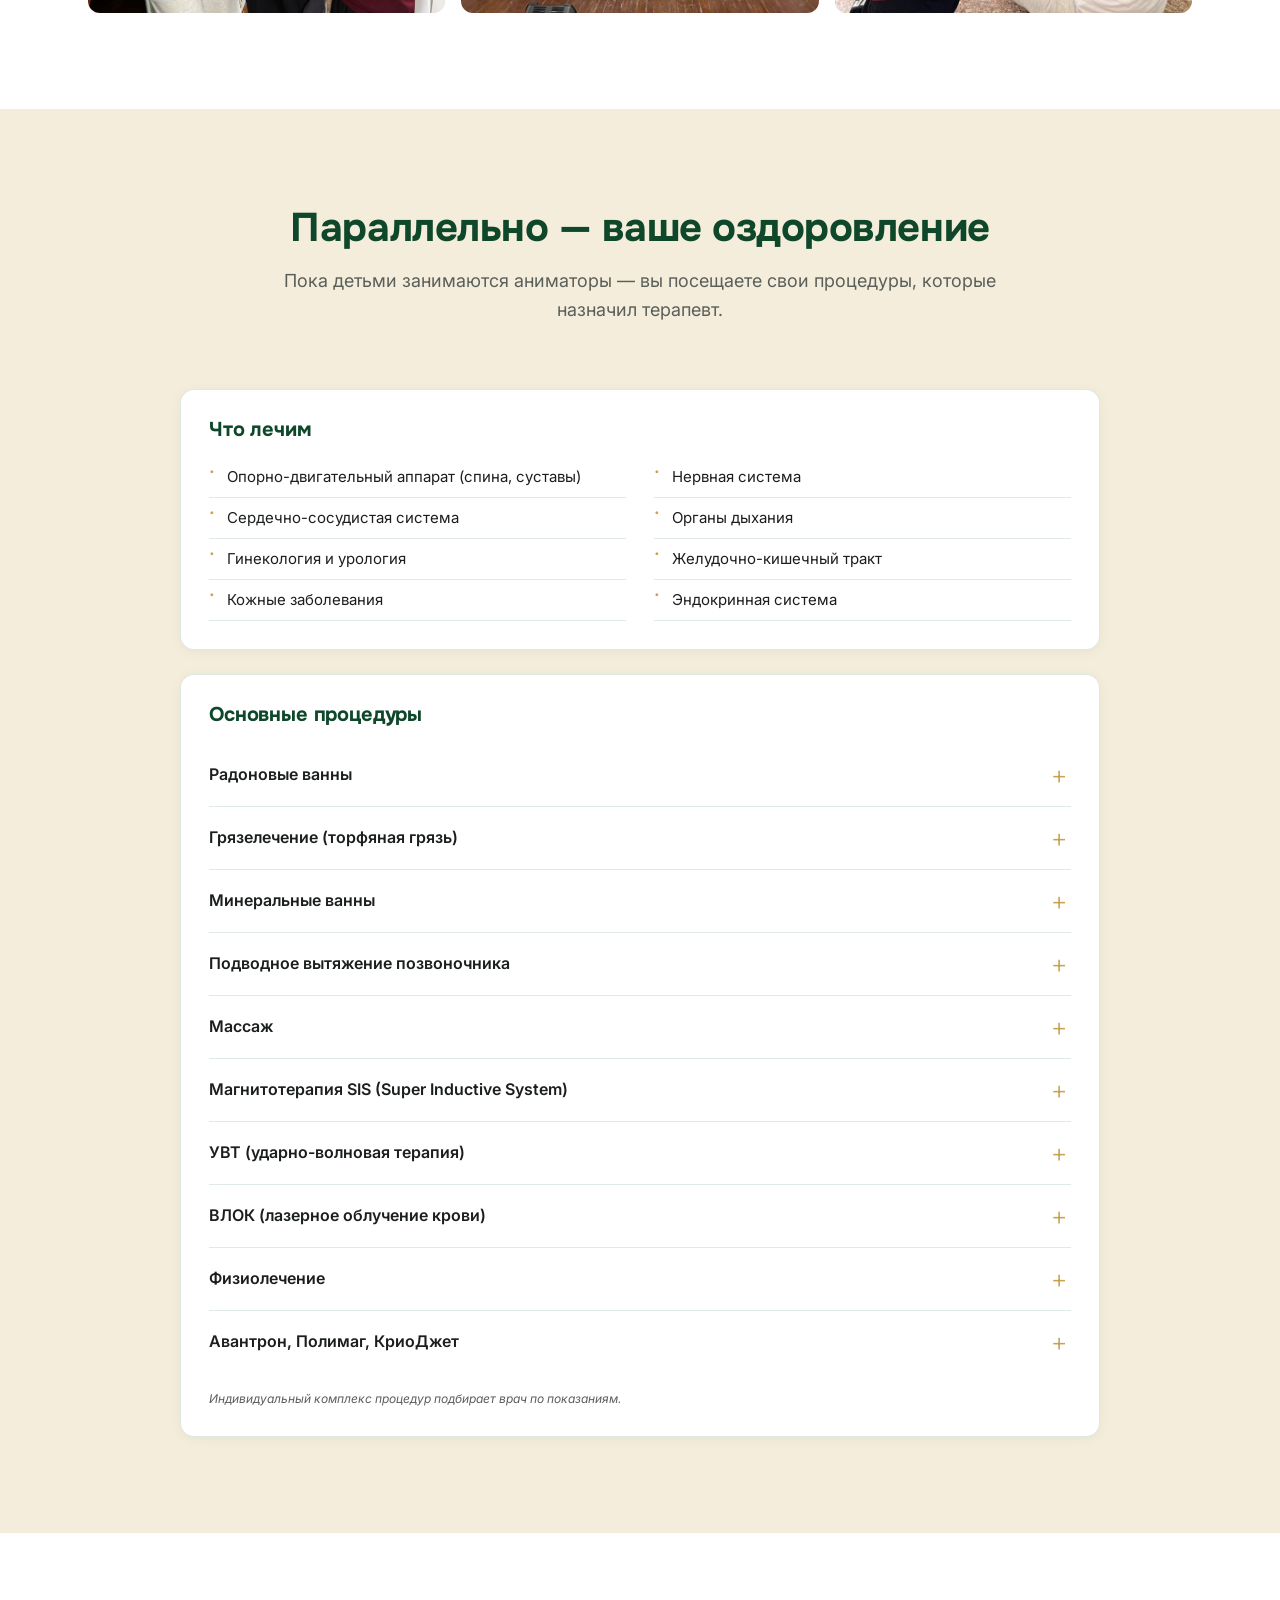
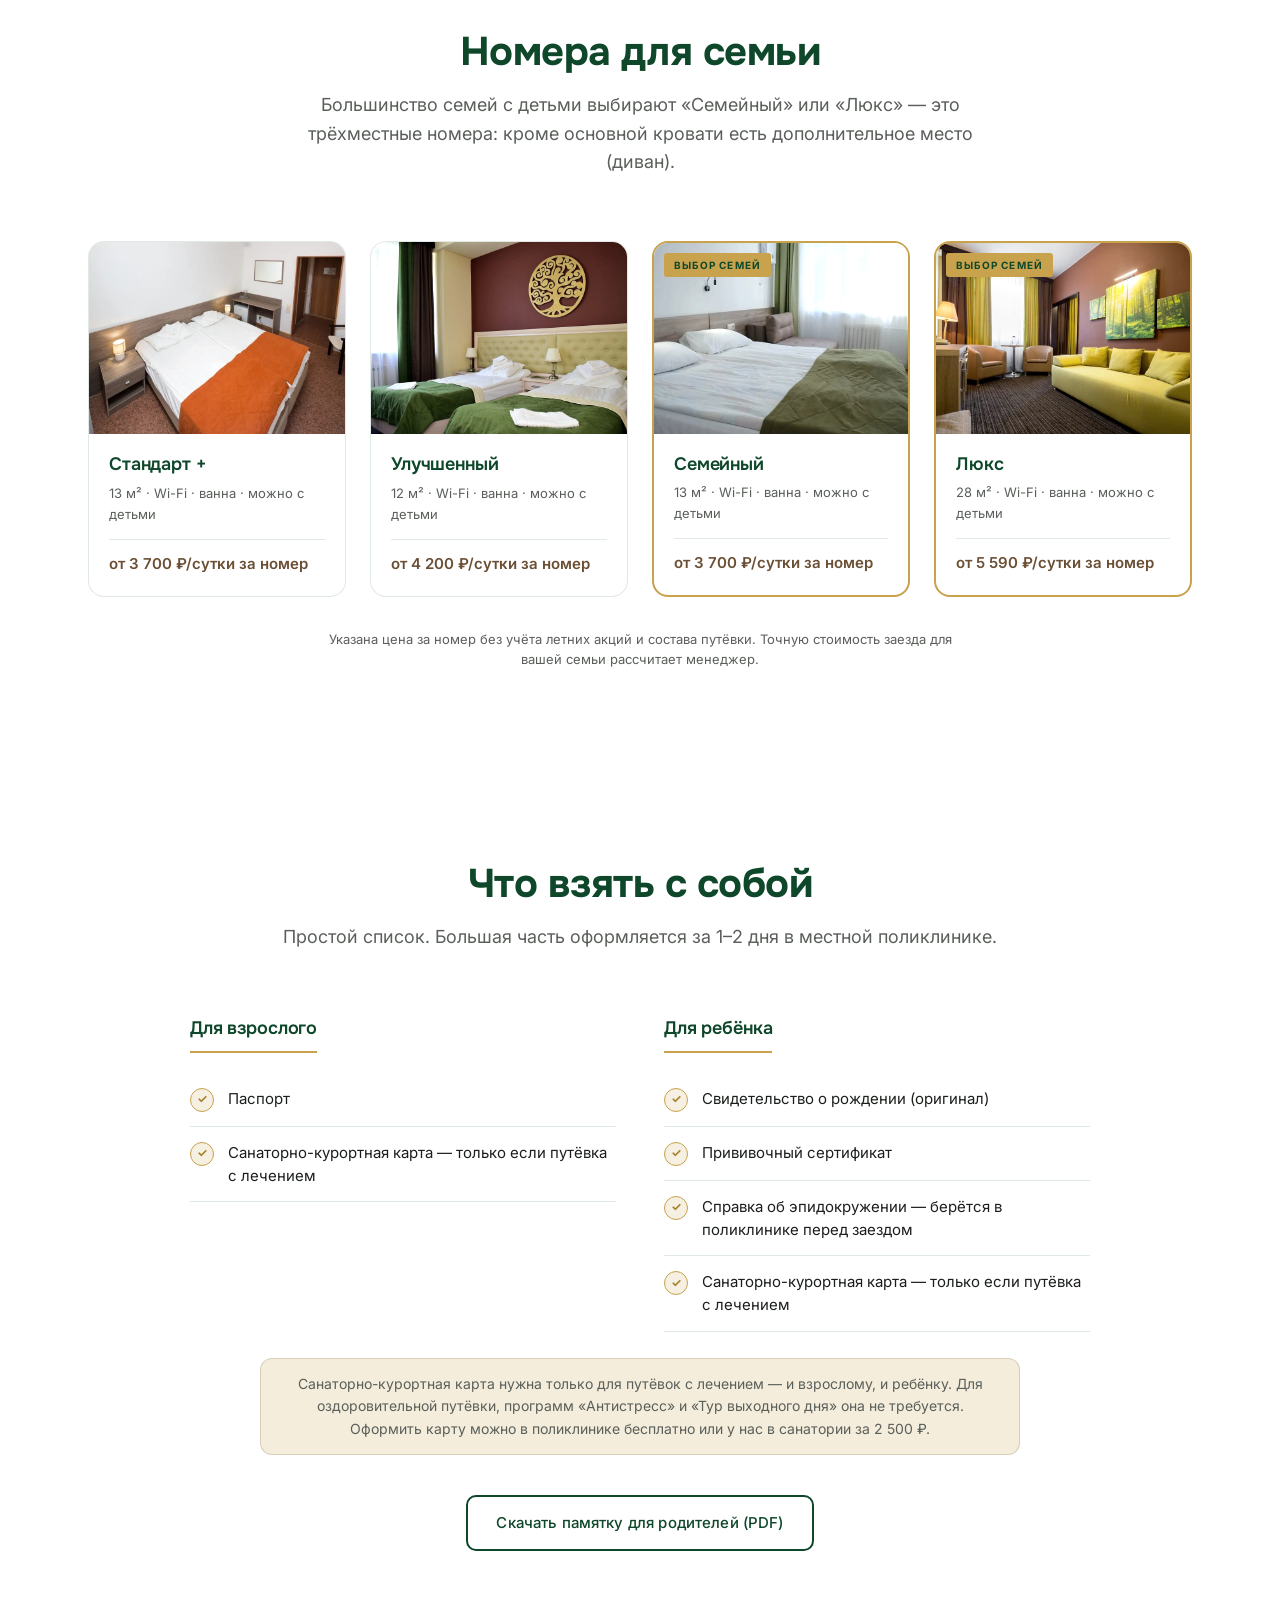
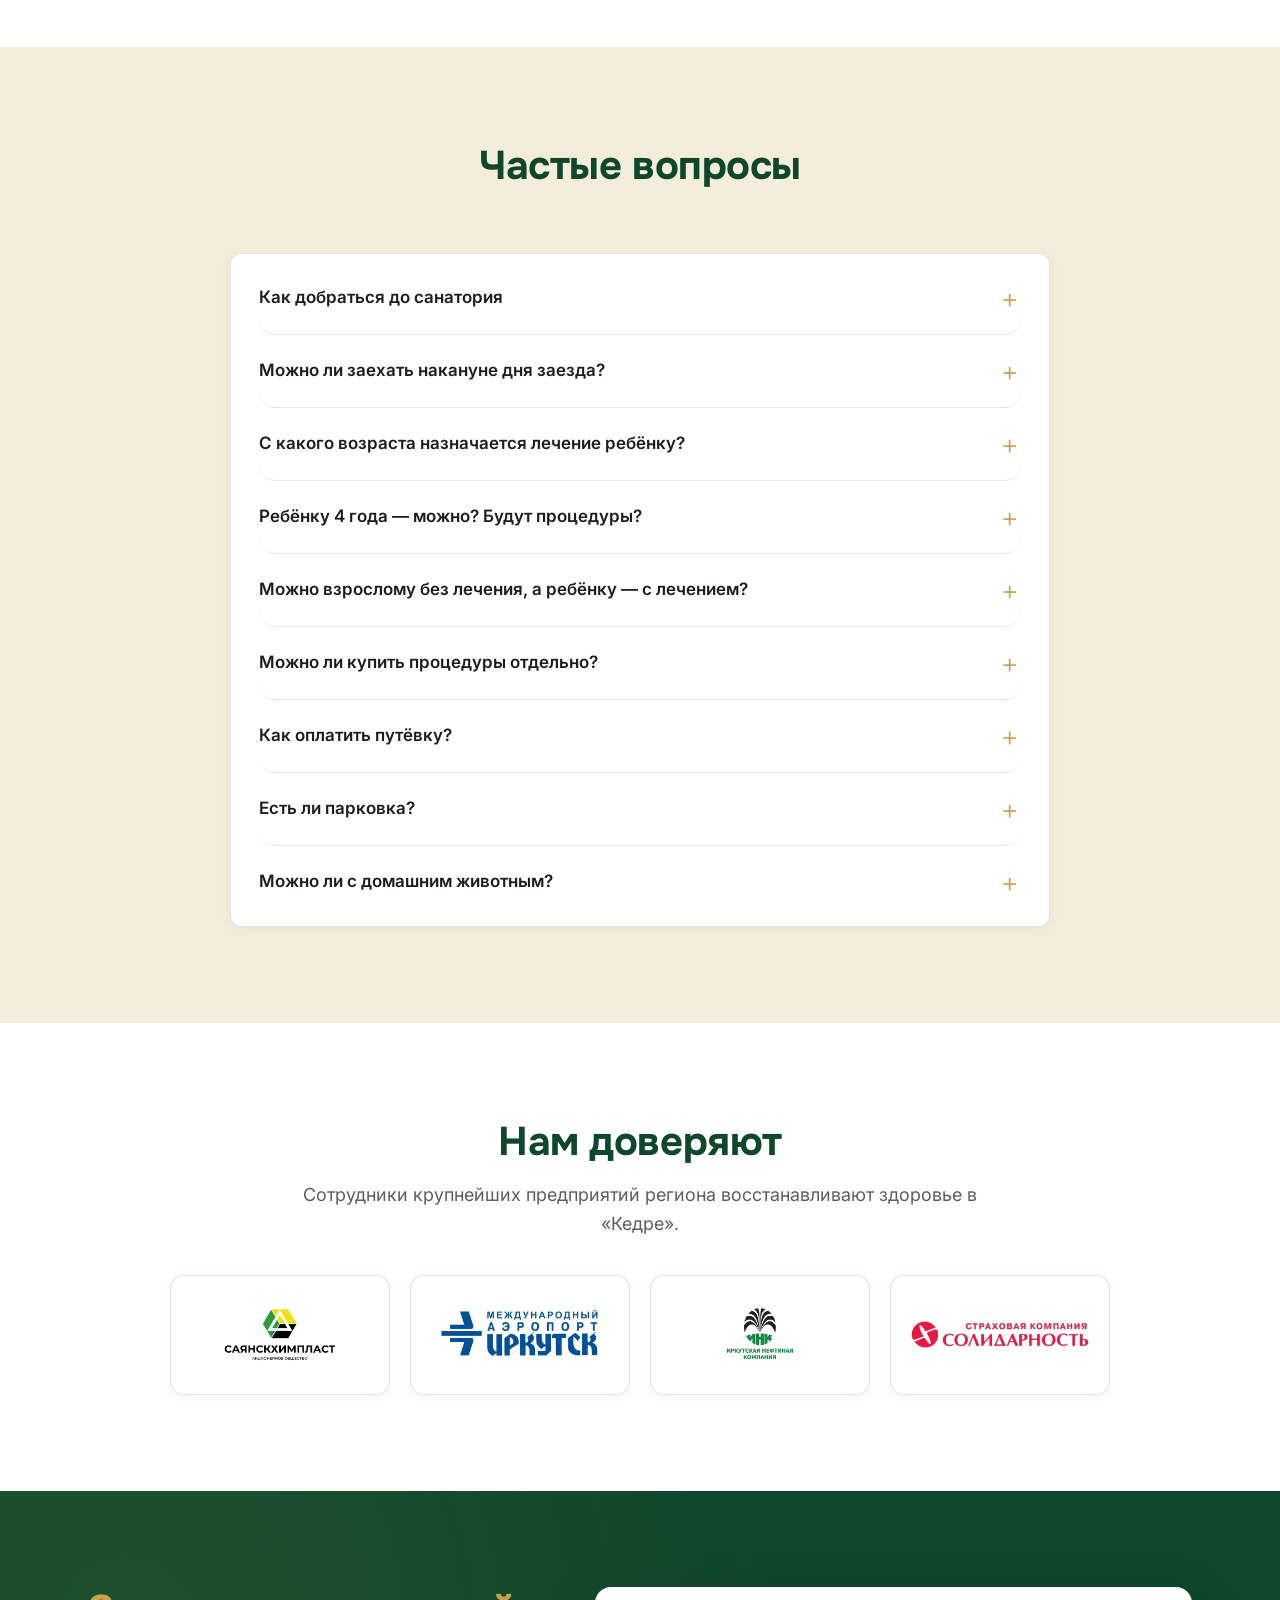
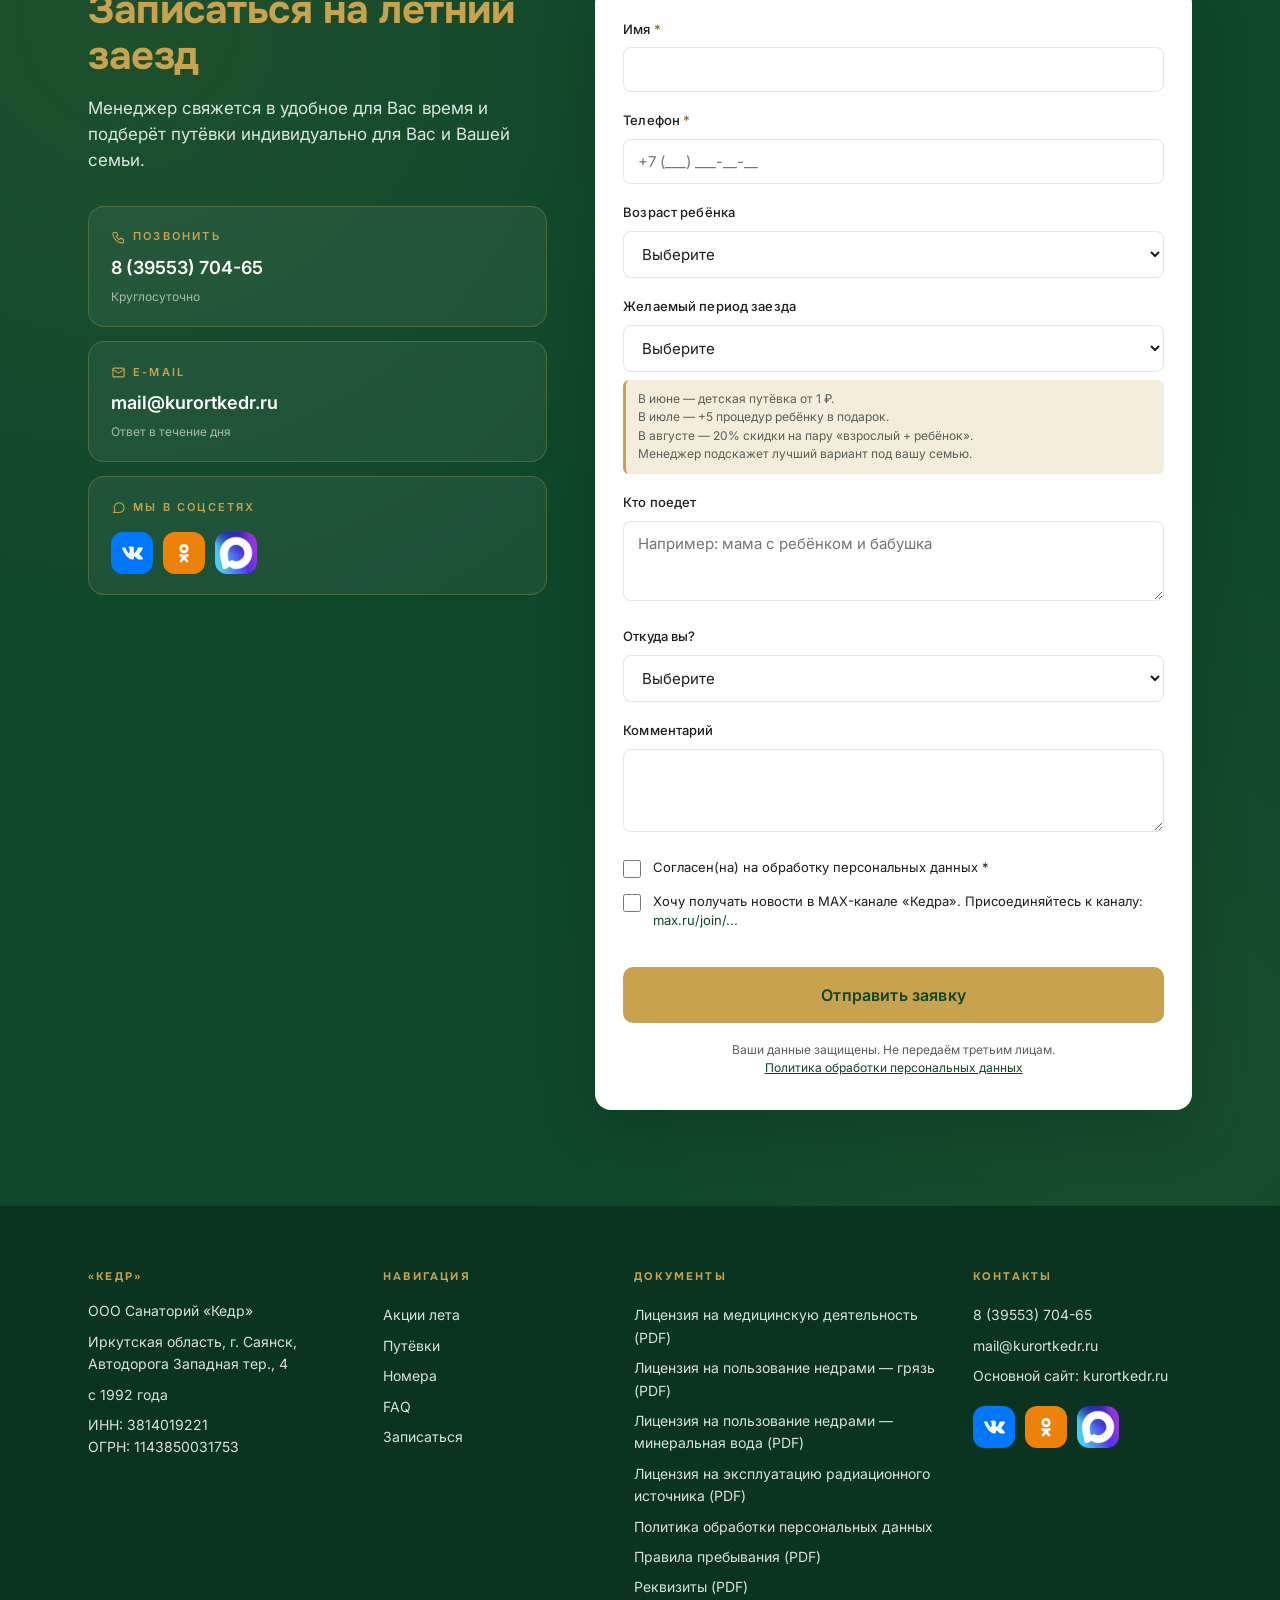
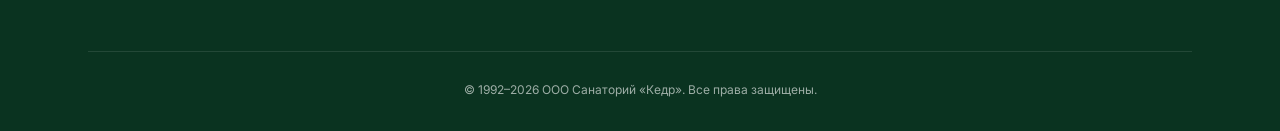
==== commit 4abf39a0: "Fix transportation instructions in index.html" ====
--- a/index.html
+++ b/index.html
@@ -860,7 +860,7 @@
             <div class="faq-answer">
               <p><strong>По железной дороге:</strong> до станции Зима. От ж/д вокзала г. Зима на автобусе или маршрутном такси (около 30 минут) до автовокзала г. Саянска. От автовокзала до санатория на такси можно добраться за 10 минут. Посмотреть расписание ЖД-транспорта можно на сайте <a href="http://www.tutu.ru/" target="_blank" rel="noopener">tutu.ru</a>.</p>
 
-              <p><strong>На автобусе или маршрутном такси</strong> из городов: г. Иркутск, г. Ангарск, г. Тулун, г. Братск и других — до автовокзала г. Саянска. От автовокзала до санатория на такси.</p>
+              <p><strong>На автобусе или маршрутном такси</strong> из городов: г. Иркутск, г. Ангарск, г. Тулун до автовокзала г. Саянска. От автовокзала до санатория на такси.</p>
 
               <p><strong>г. Иркутск, г. Нижнеудинск → Санаторий «Кедр»:</strong> гость самостоятельно приобретает билет на маршруты автобуса № 570, 546, 552 в кассе автовокзала г. Иркутска или г. Нижнеудинска (остановки согласно маршруту) до г. Саянска и сообщает водителю автобуса, что едет до Санатория «Кедр». Можно купить билет онлайн на сайте <a href="https://avtovokzal-on-line.ru/" target="_blank" rel="noopener">avtovokzal-on-line.ru</a>. При посадке в автобус гость предупреждает водителя, что едет до санатория «Кедр».</p>
 
@@ -894,7 +894,7 @@
               <span class="faq-icon">+</span>
             </button>
             <div class="faq-answer">
-              С 4 лет, по показаниям. Индивидуальный комплекс назначает педиатр санатория на приёме в первый день заезда.
+              Да. С 4 лет врач уже назначает процедуры по показаниям: галокамера, физиопроцедуры, ингаляции, фитотерапия, ЛФК, кислородный коктейль, детский массаж.
             </div>
           </div>
 
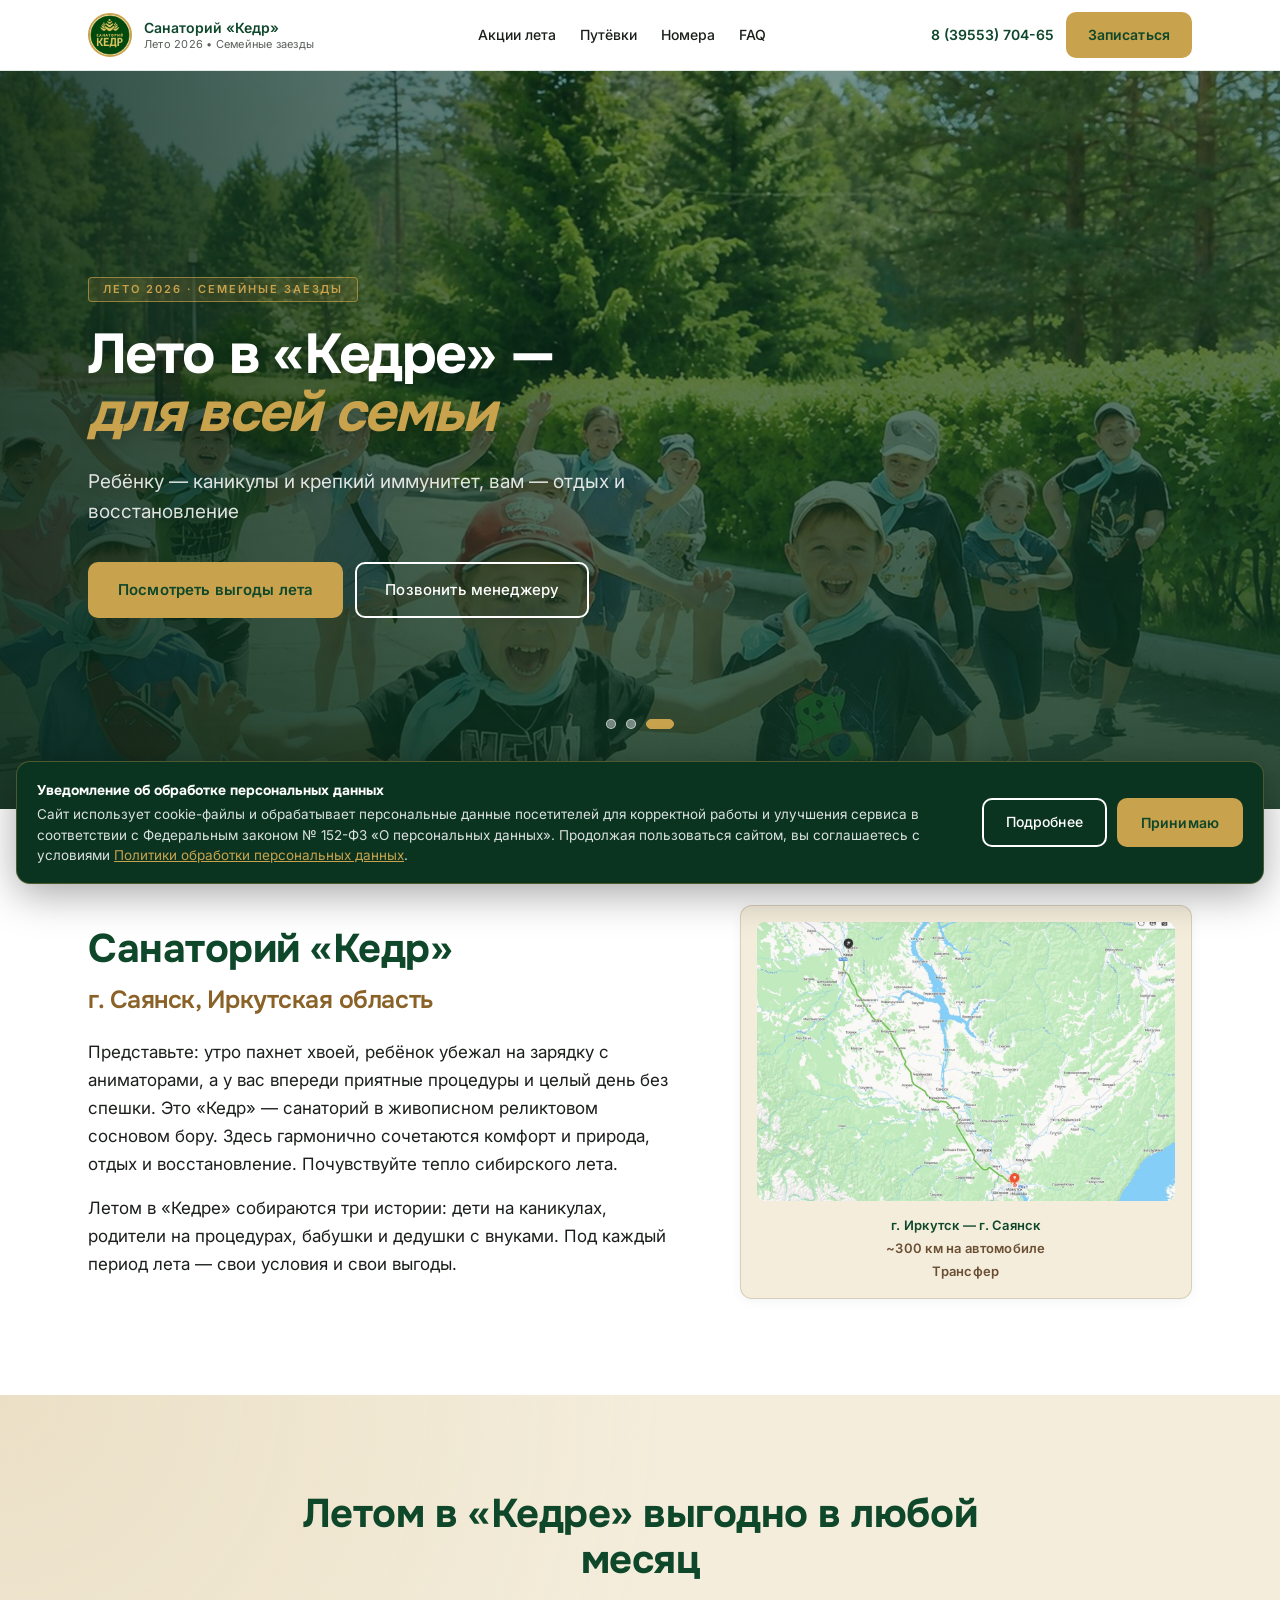
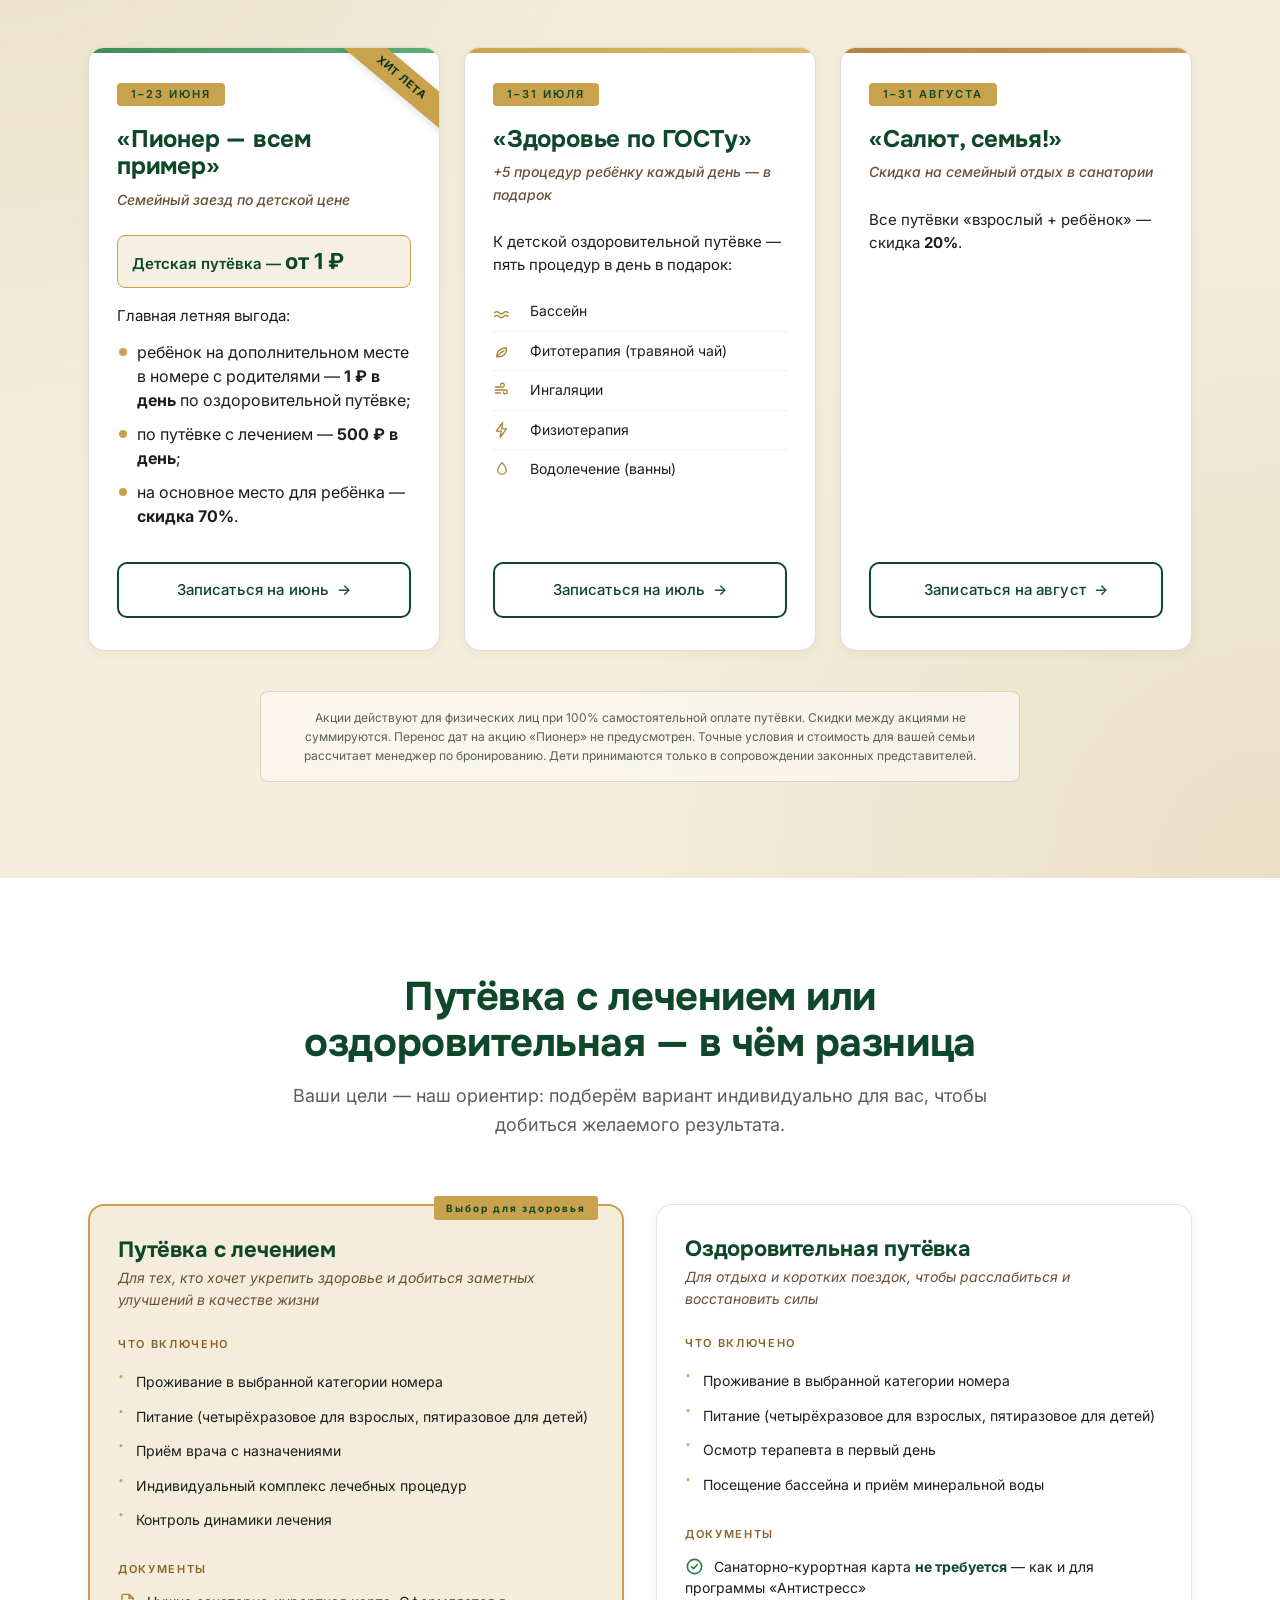
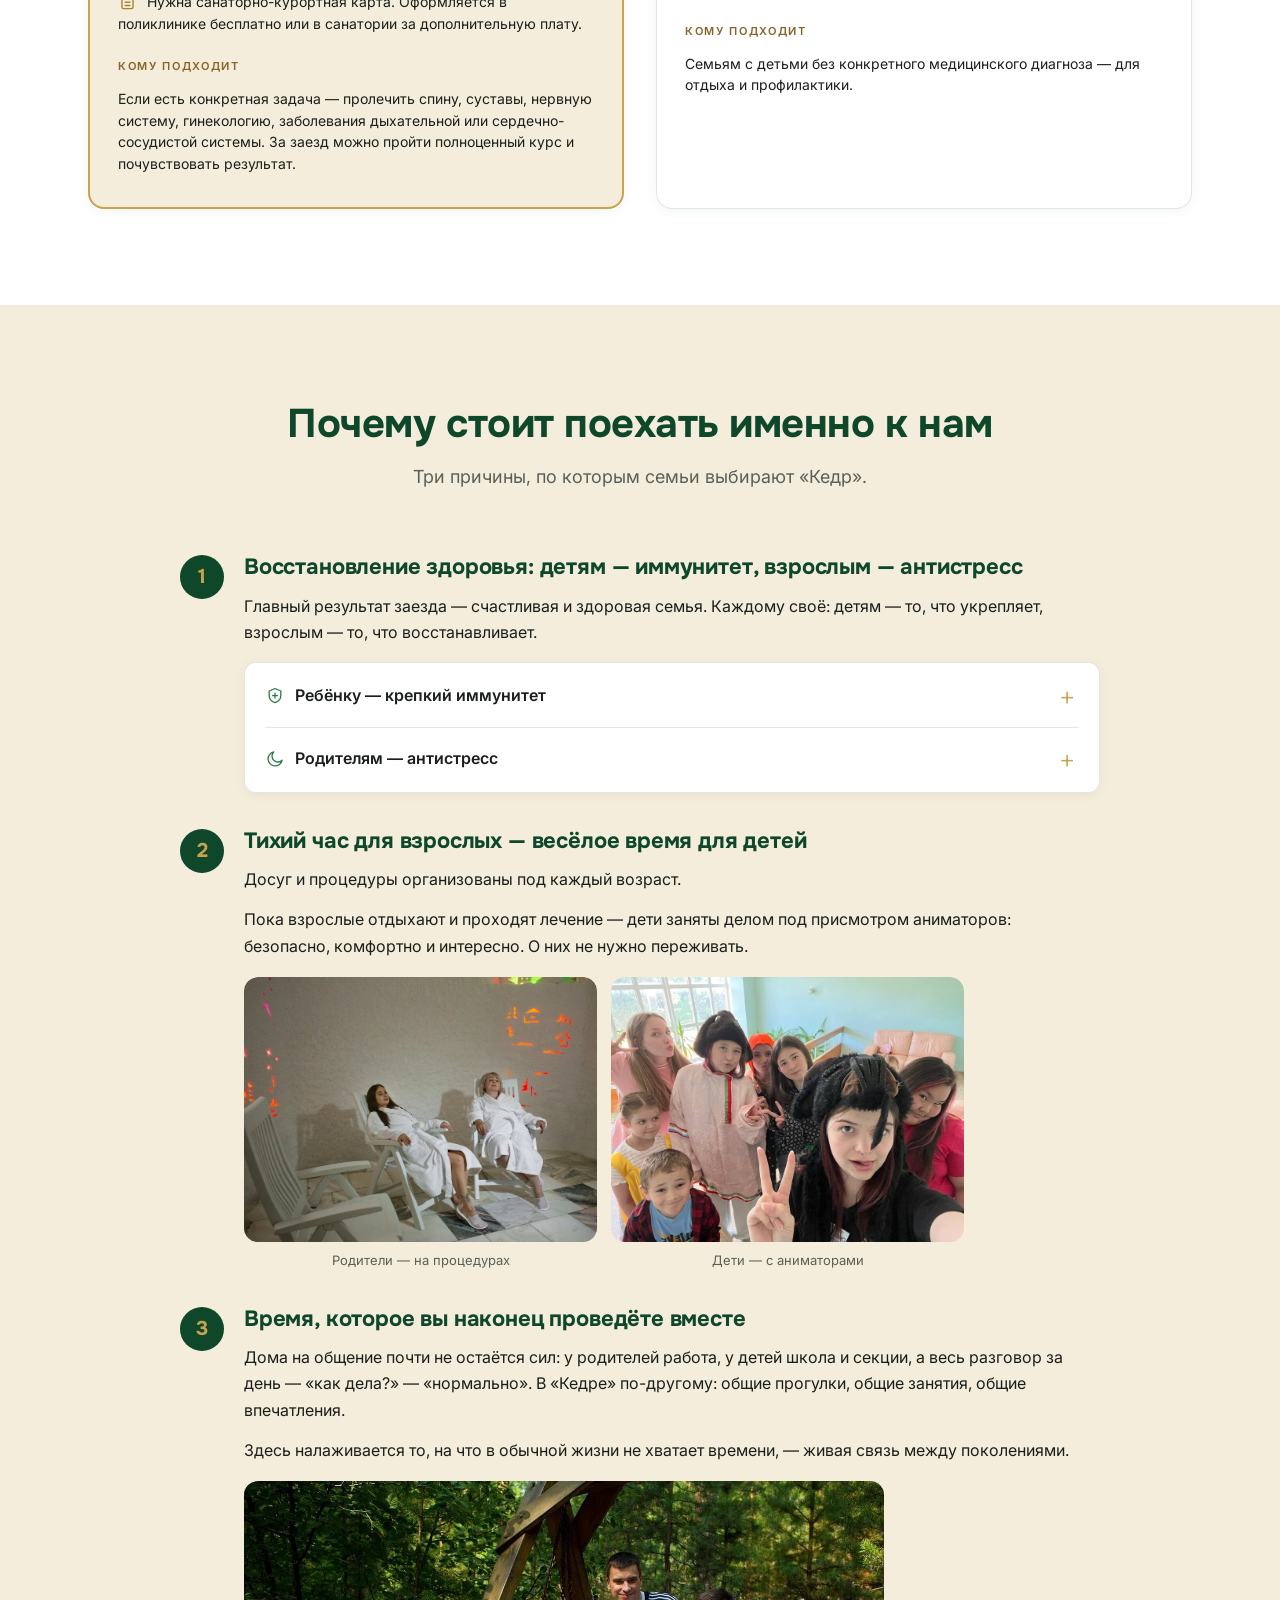
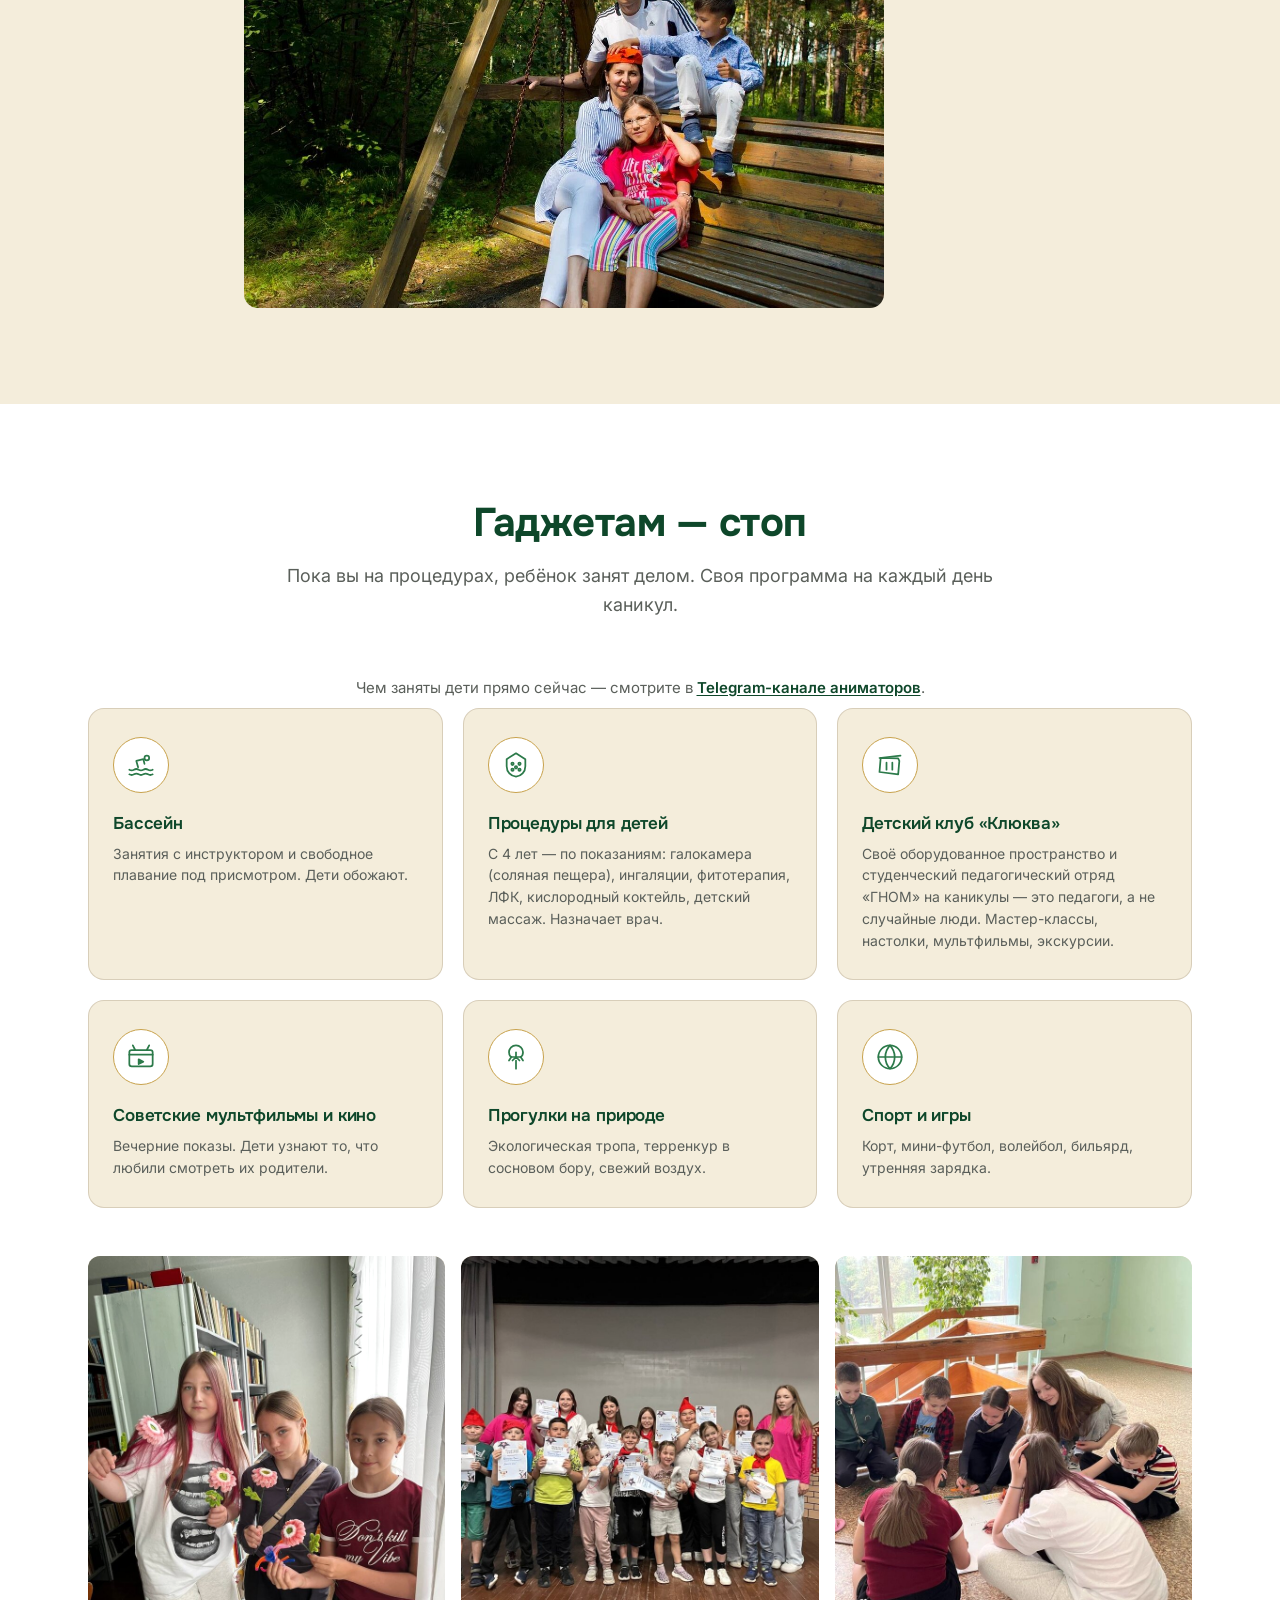
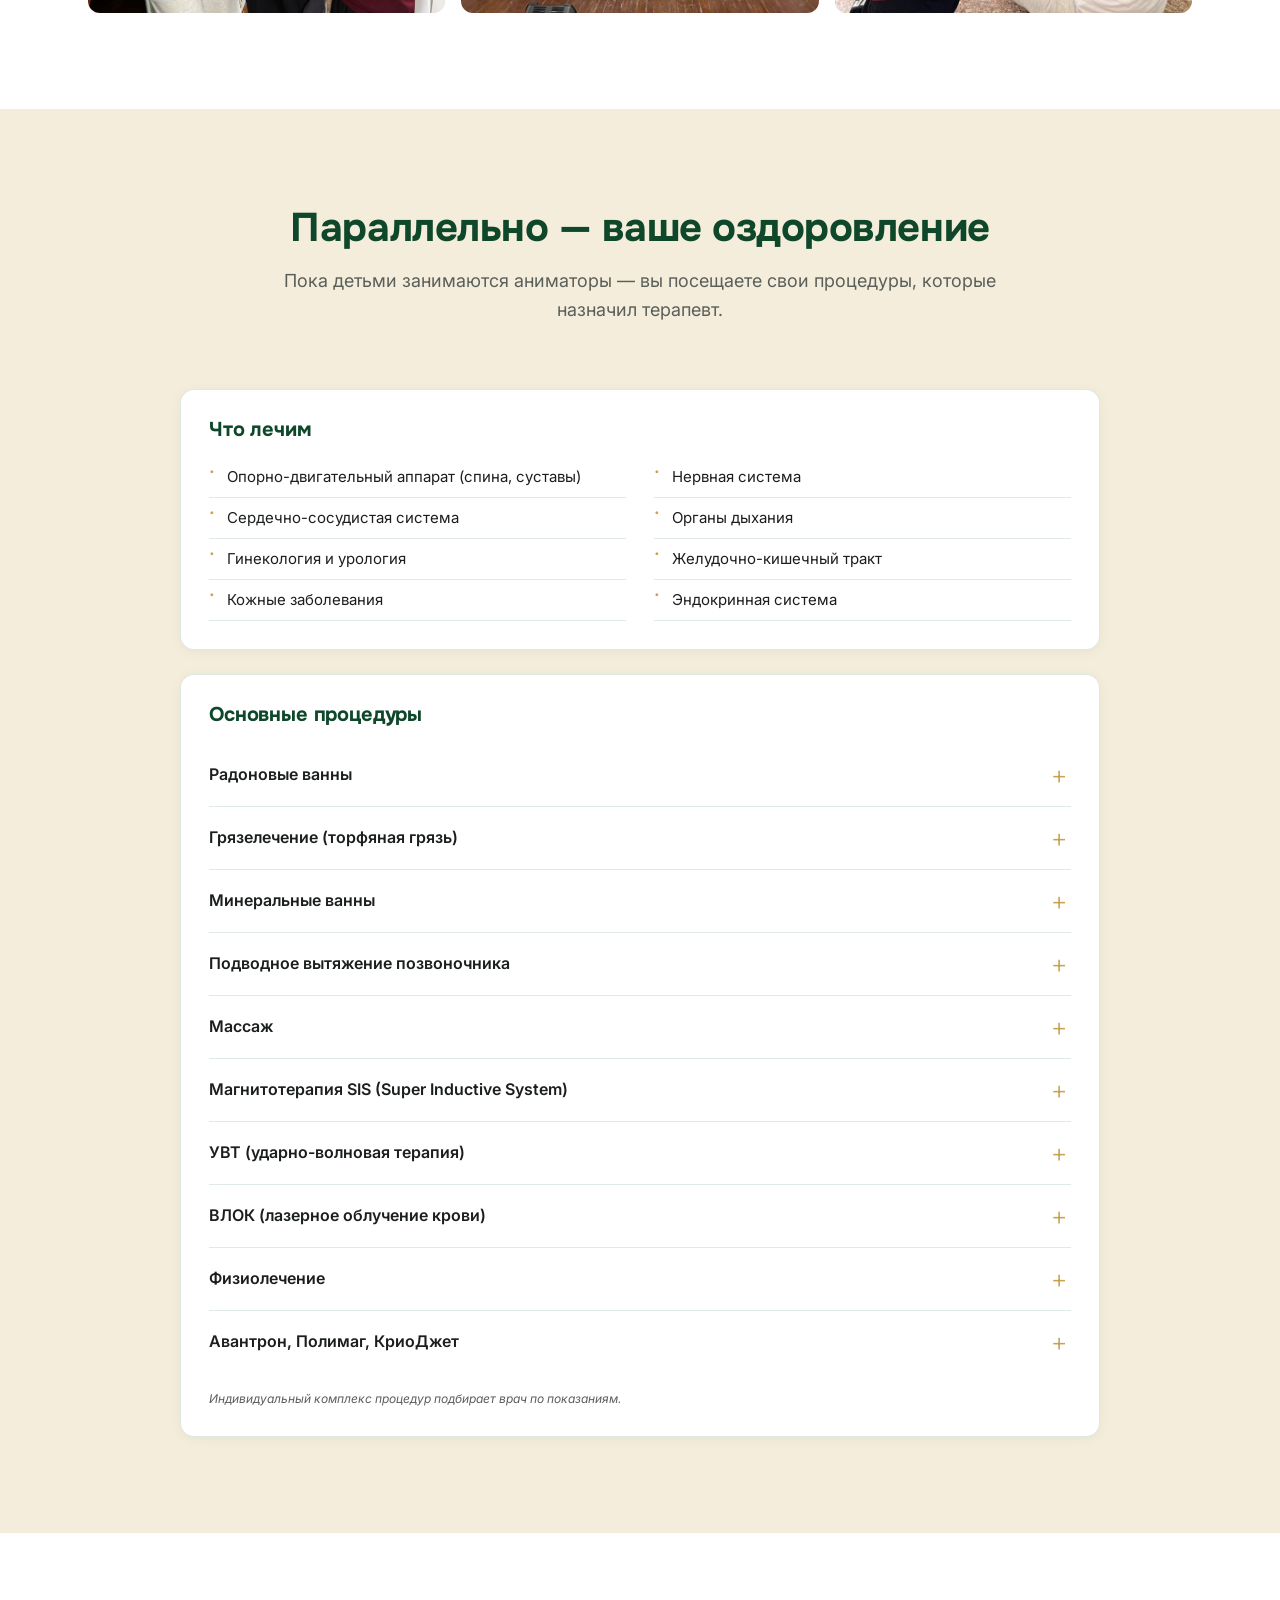
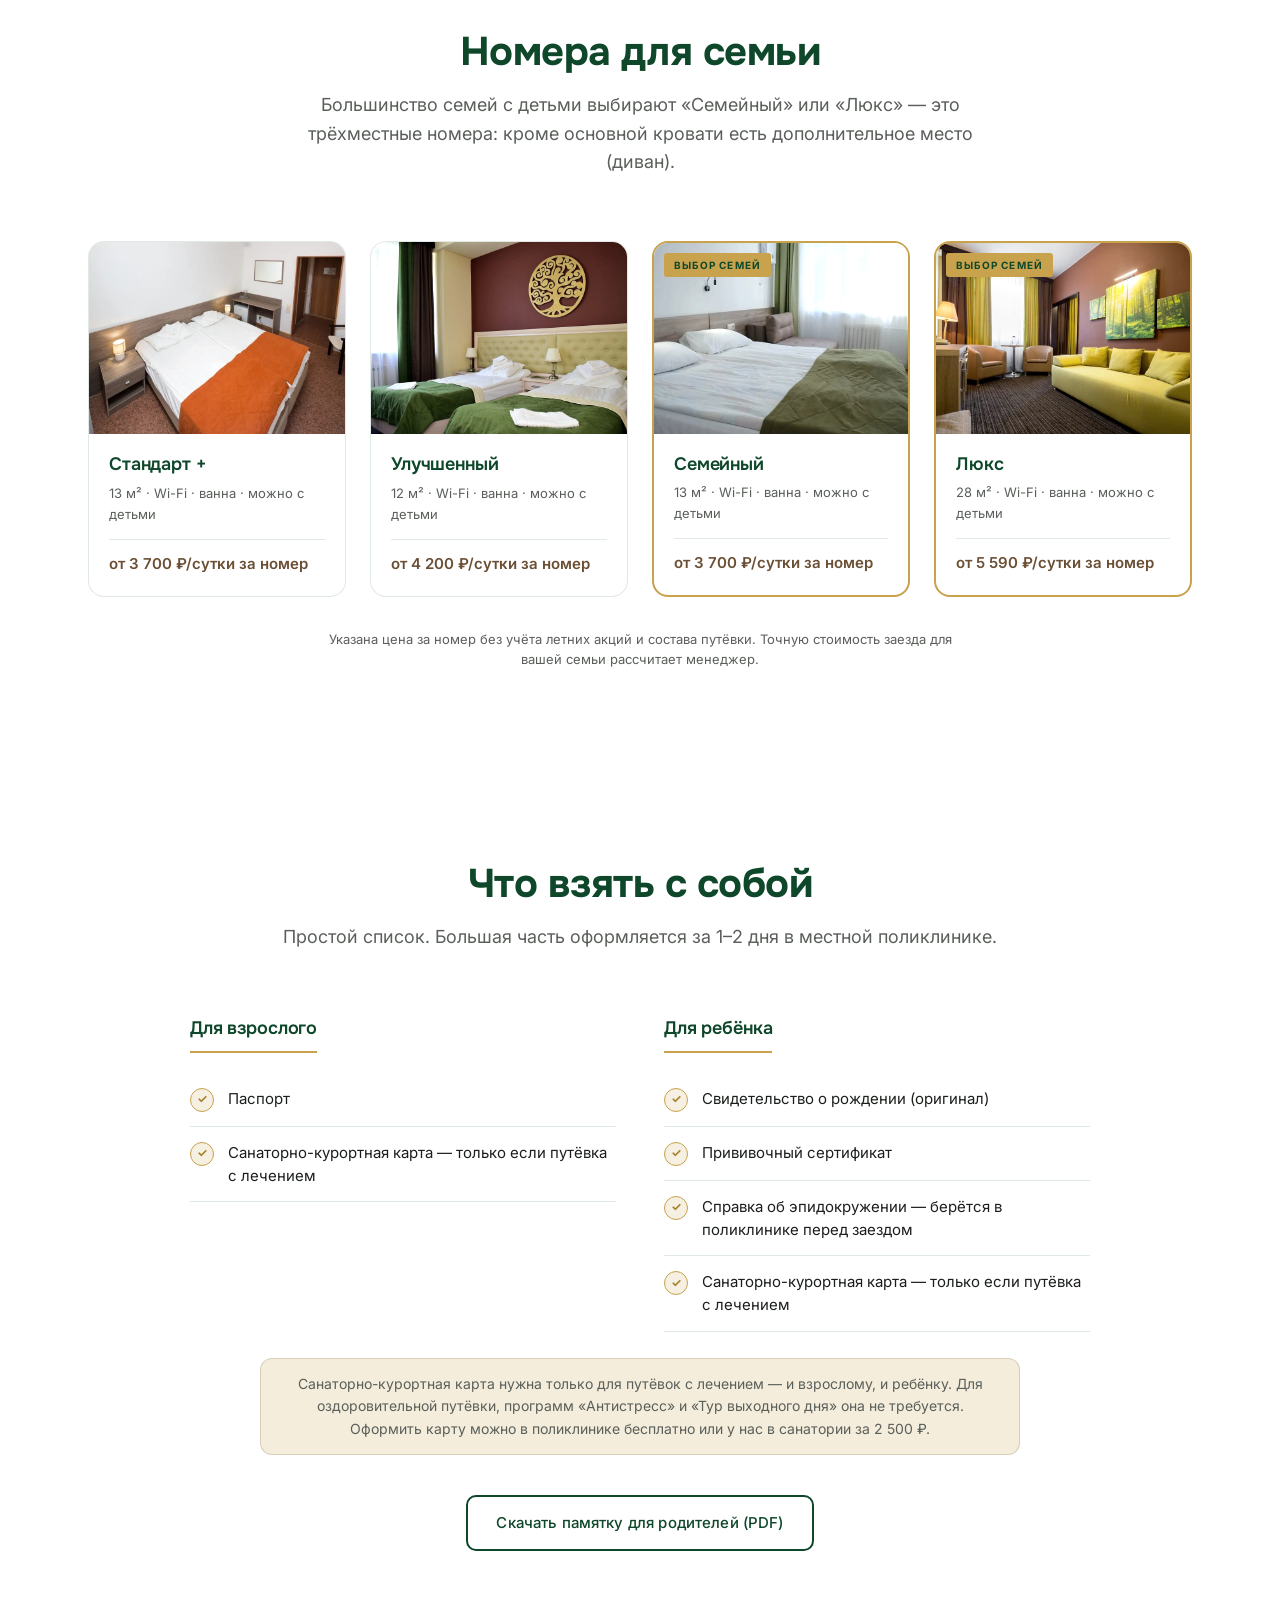
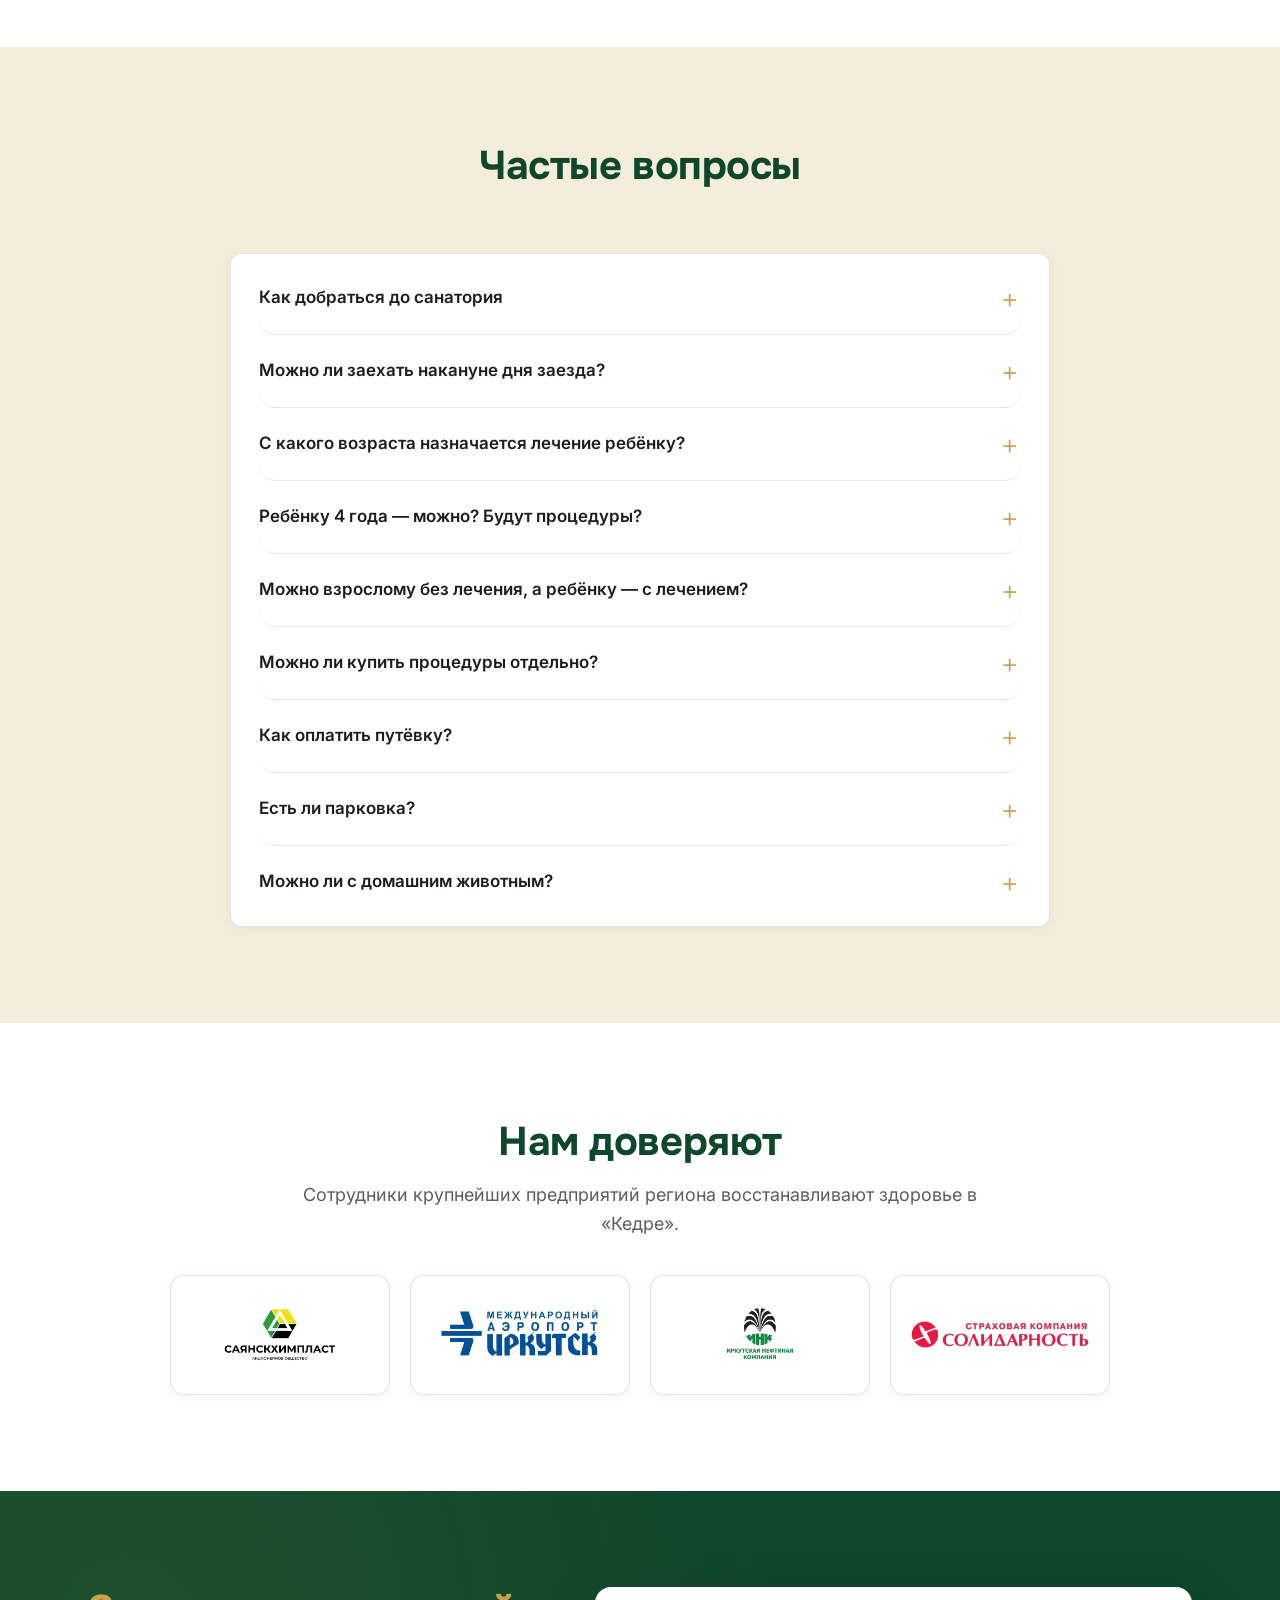
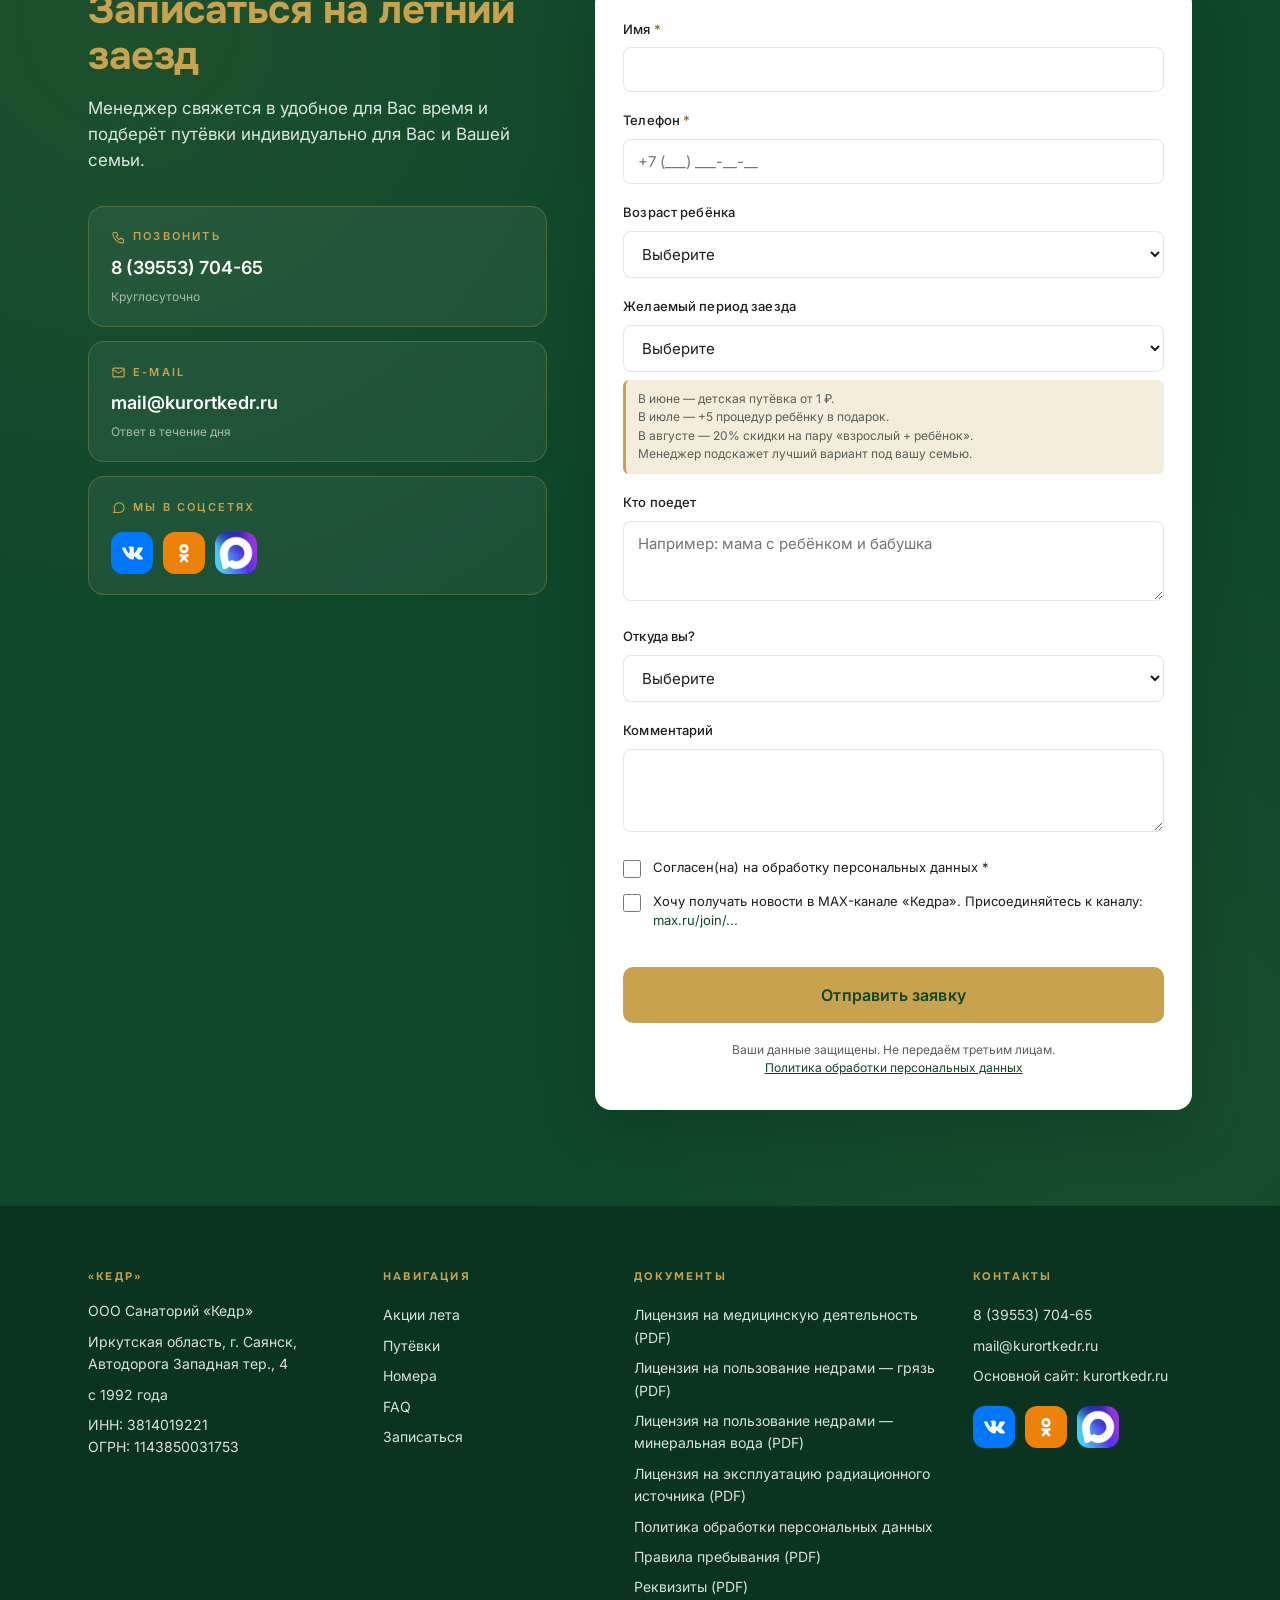
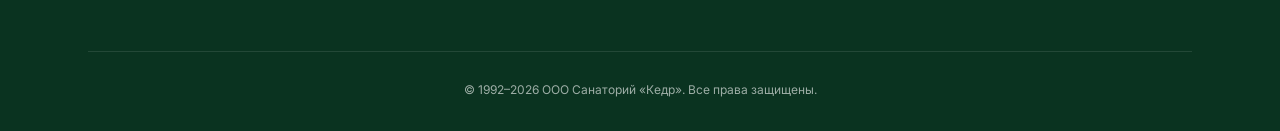
==== commit 6a65a756: "Update bus route information for Sanatorium 'Kedr'" ====
--- a/index.html
+++ b/index.html
@@ -862,9 +862,9 @@
 
               <p><strong>На автобусе или маршрутном такси</strong> из городов: г. Иркутск, г. Ангарск, г. Тулун до автовокзала г. Саянска. От автовокзала до санатория на такси.</p>
 
-              <p><strong>г. Иркутск, г. Нижнеудинск → Санаторий «Кедр»:</strong> гость самостоятельно приобретает билет на маршруты автобуса № 570, 546, 552 в кассе автовокзала г. Иркутска или г. Нижнеудинска (остановки согласно маршруту) до г. Саянска и сообщает водителю автобуса, что едет до Санатория «Кедр». Можно купить билет онлайн на сайте <a href="https://avtovokzal-on-line.ru/" target="_blank" rel="noopener">avtovokzal-on-line.ru</a>. При посадке в автобус гость предупреждает водителя, что едет до санатория «Кедр».</p>
-
-              <p><strong>Санаторий «Кедр» → г. Иркутск, г. Нижнеудинск</strong> на рейсах автобуса № 570, 546, 552: гость бронирует место в автобусе через администратора санатория на ресепшене или по телефону <a href="tel:+73955601351">+7 (3955) 60-13-51</a>.</p>
+              <p><strong>г. Иркутск, г. Нижнеудинск → Санаторий «Кедр»:</strong> гость самостоятельно приобретает билет на маршруты автобуса № 570, 552 в кассе автовокзала г. Иркутска или г. Нижнеудинска (остановки согласно маршруту) до г. Саянска и сообщает водителю автобуса, что едет до Санатория «Кедр». Можно купить билет онлайн на сайте <a href="https://avtovokzal-on-line.ru/" target="_blank" rel="noopener">avtovokzal-on-line.ru</a>. При посадке в автобус гость предупреждает водителя, что едет до санатория «Кедр».</p>
+
+              <p><strong>Санаторий «Кедр» → г. Иркутск, г. Нижнеудинск</strong> на рейсах автобуса № 570, 552: гость бронирует место в автобусе через администратора санатория на ресепшене или по телефону <a href="tel:+73955601351">+7 (3955) 60-13-51</a>.</p>
             </div>
           </div>
 
